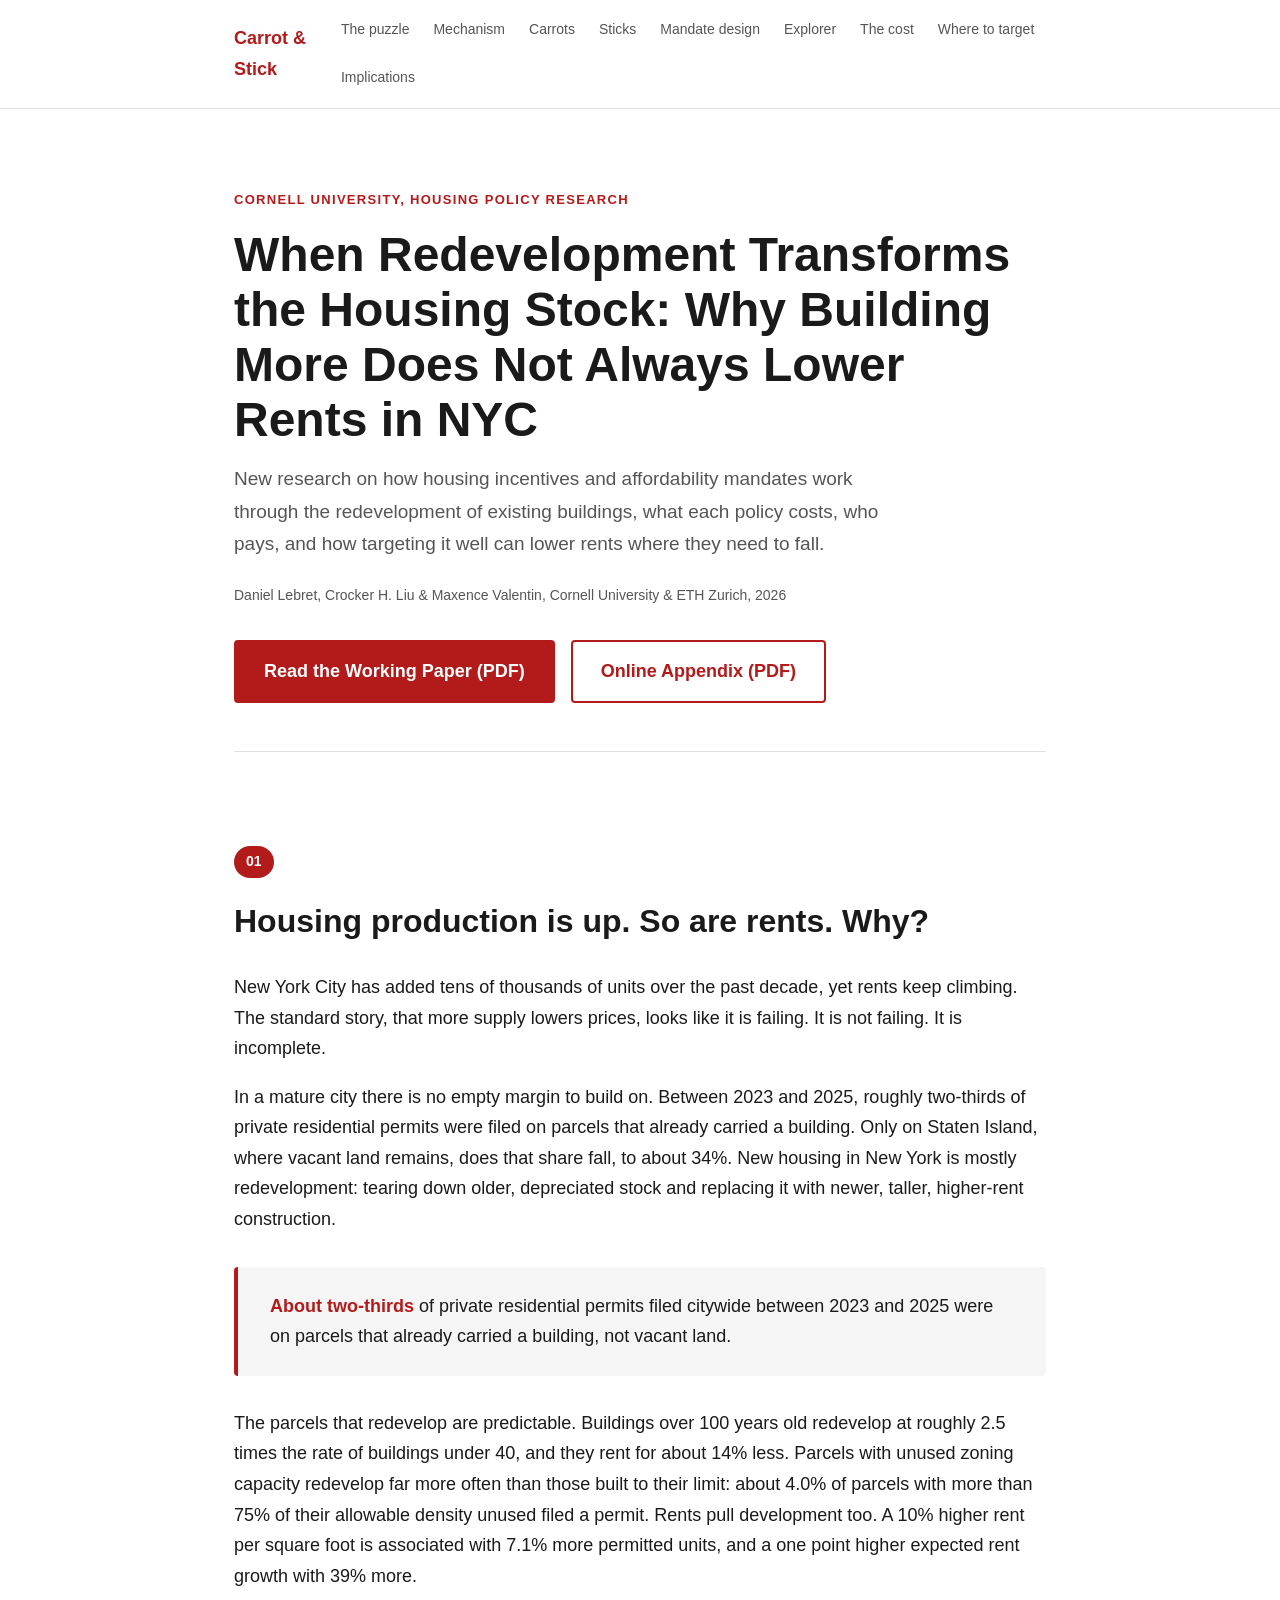
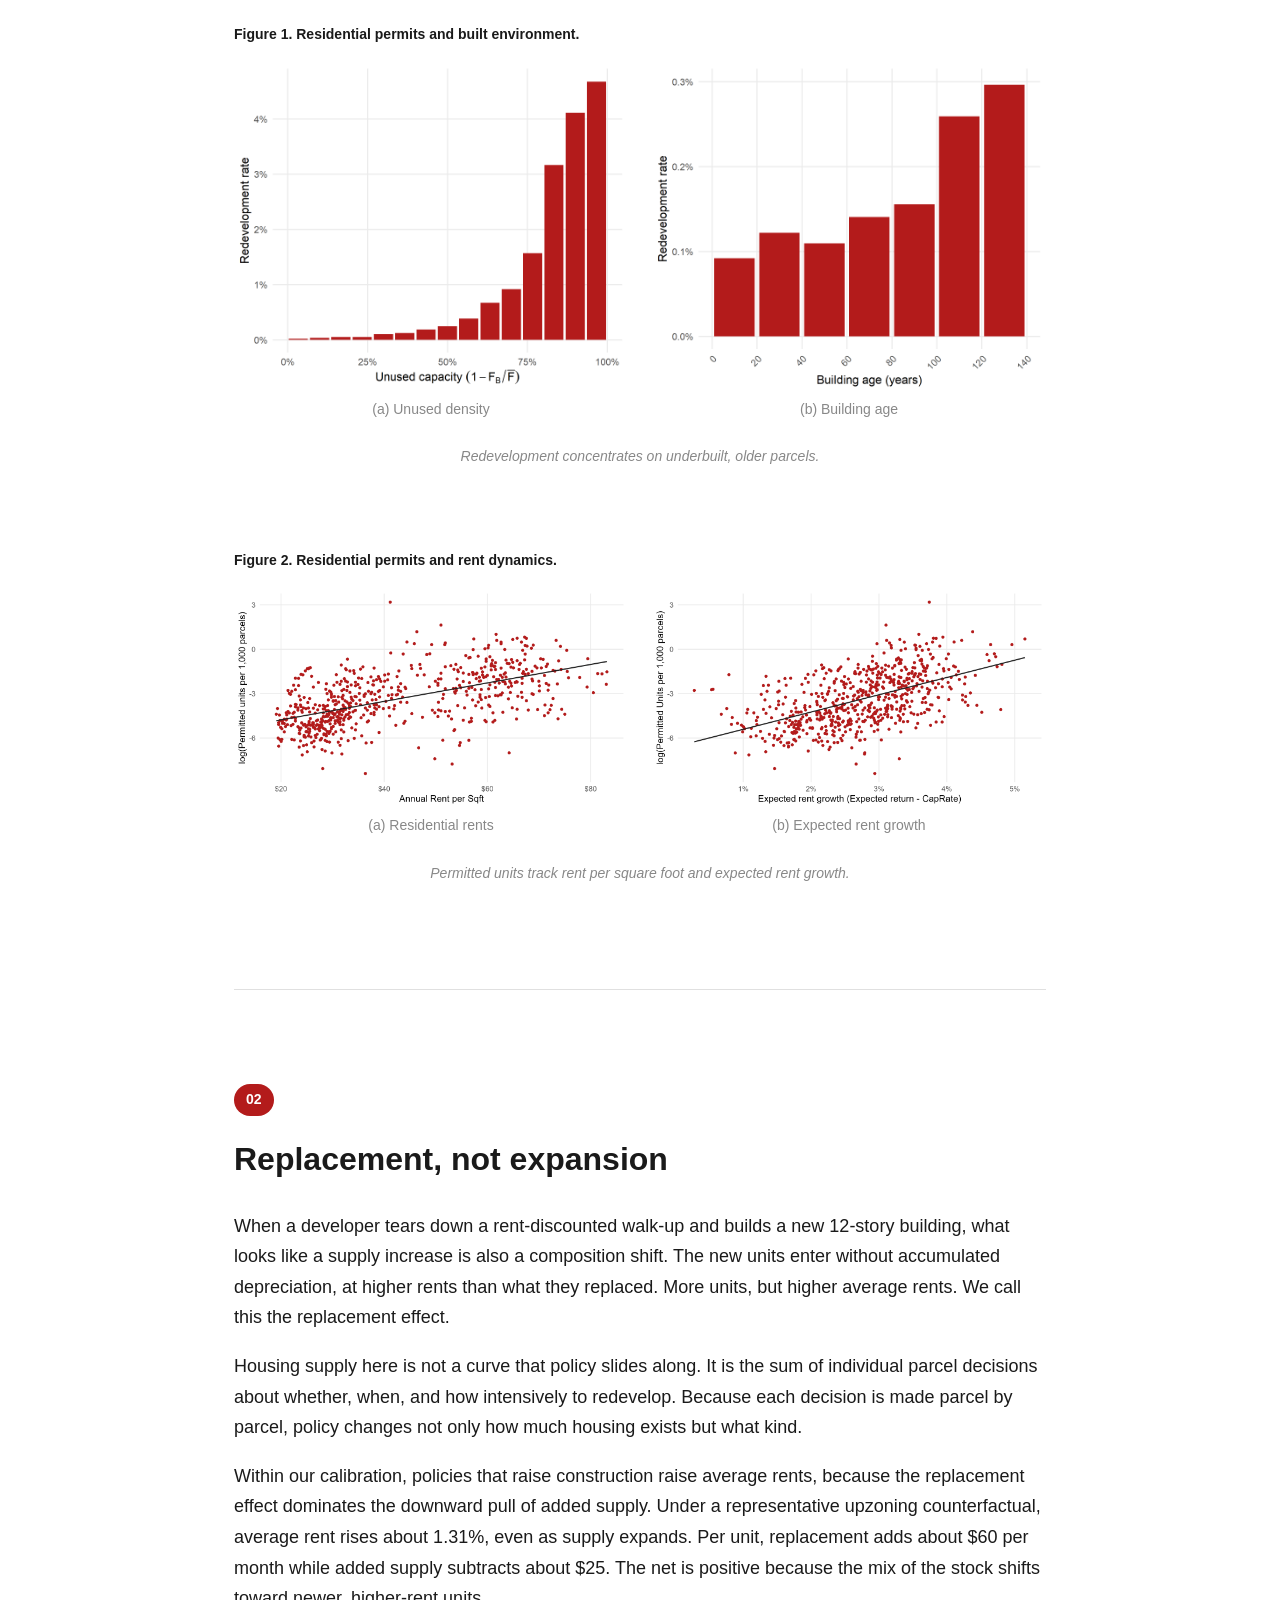
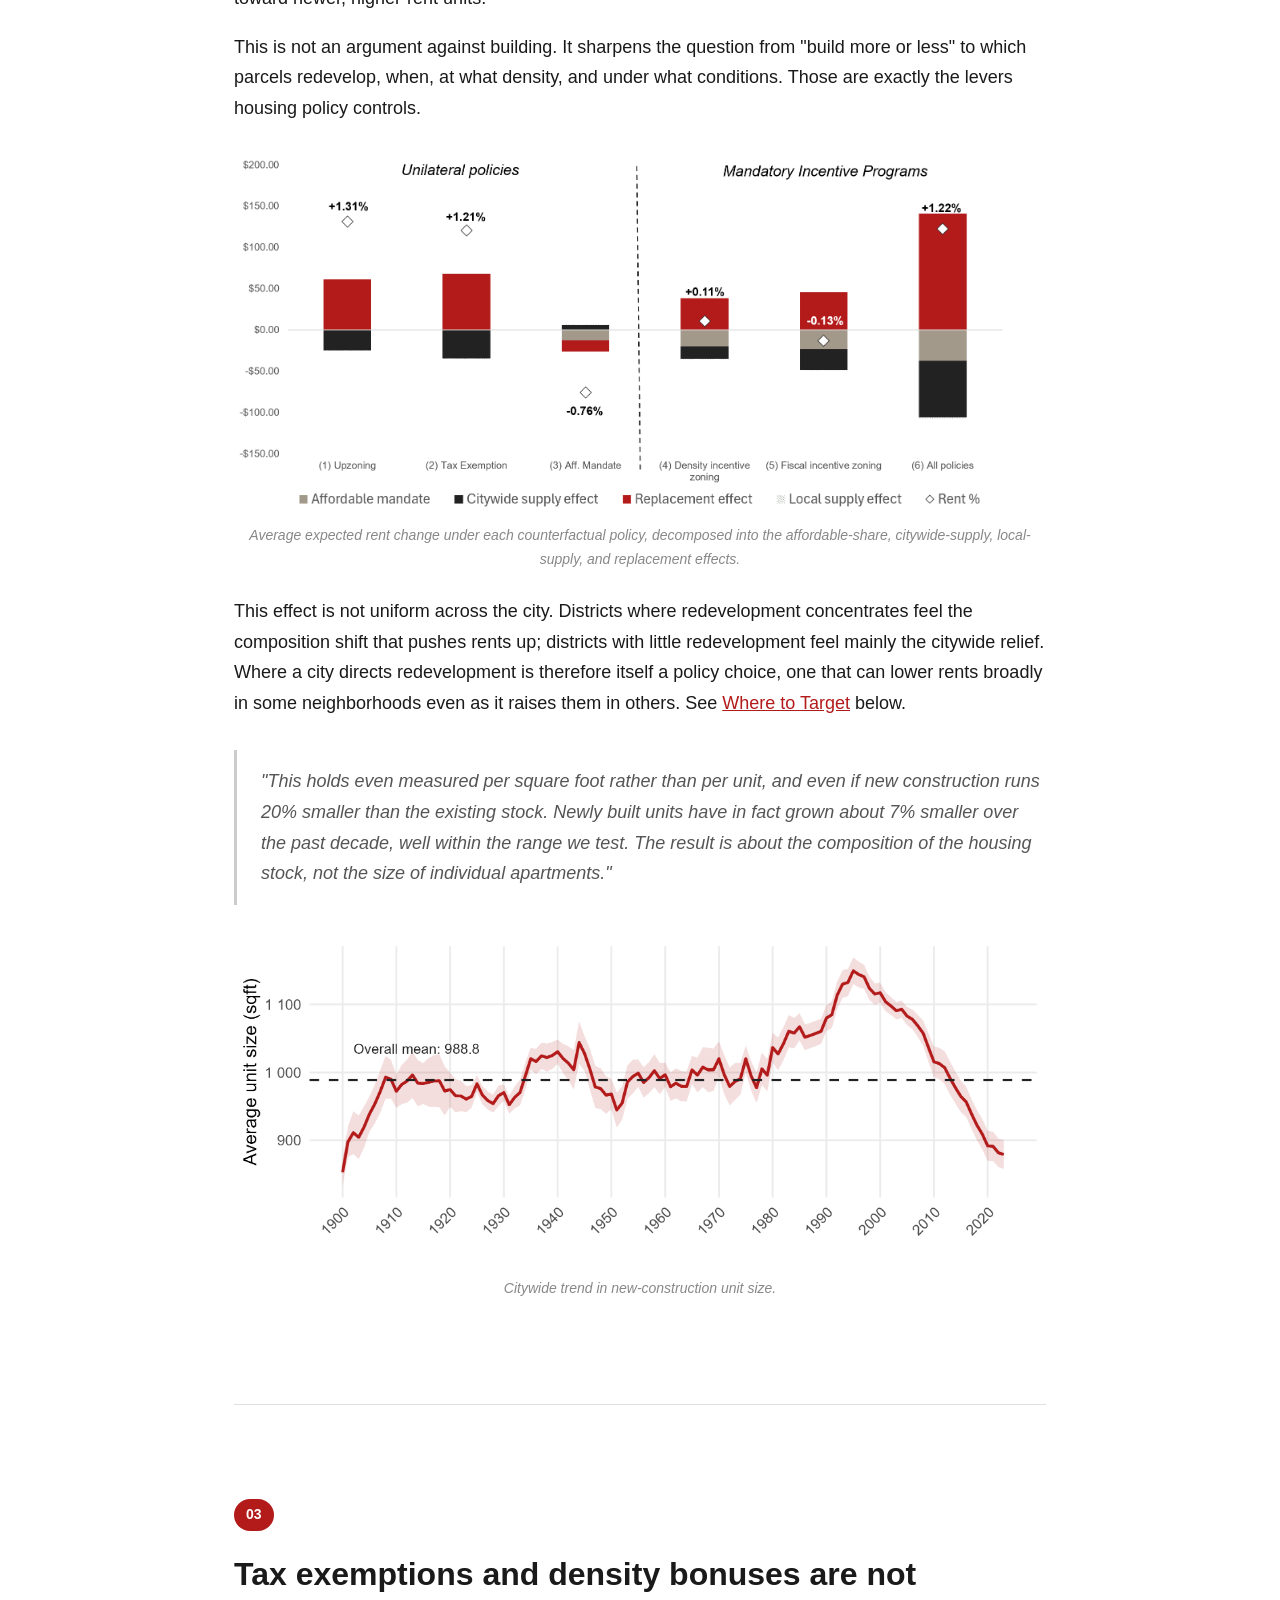
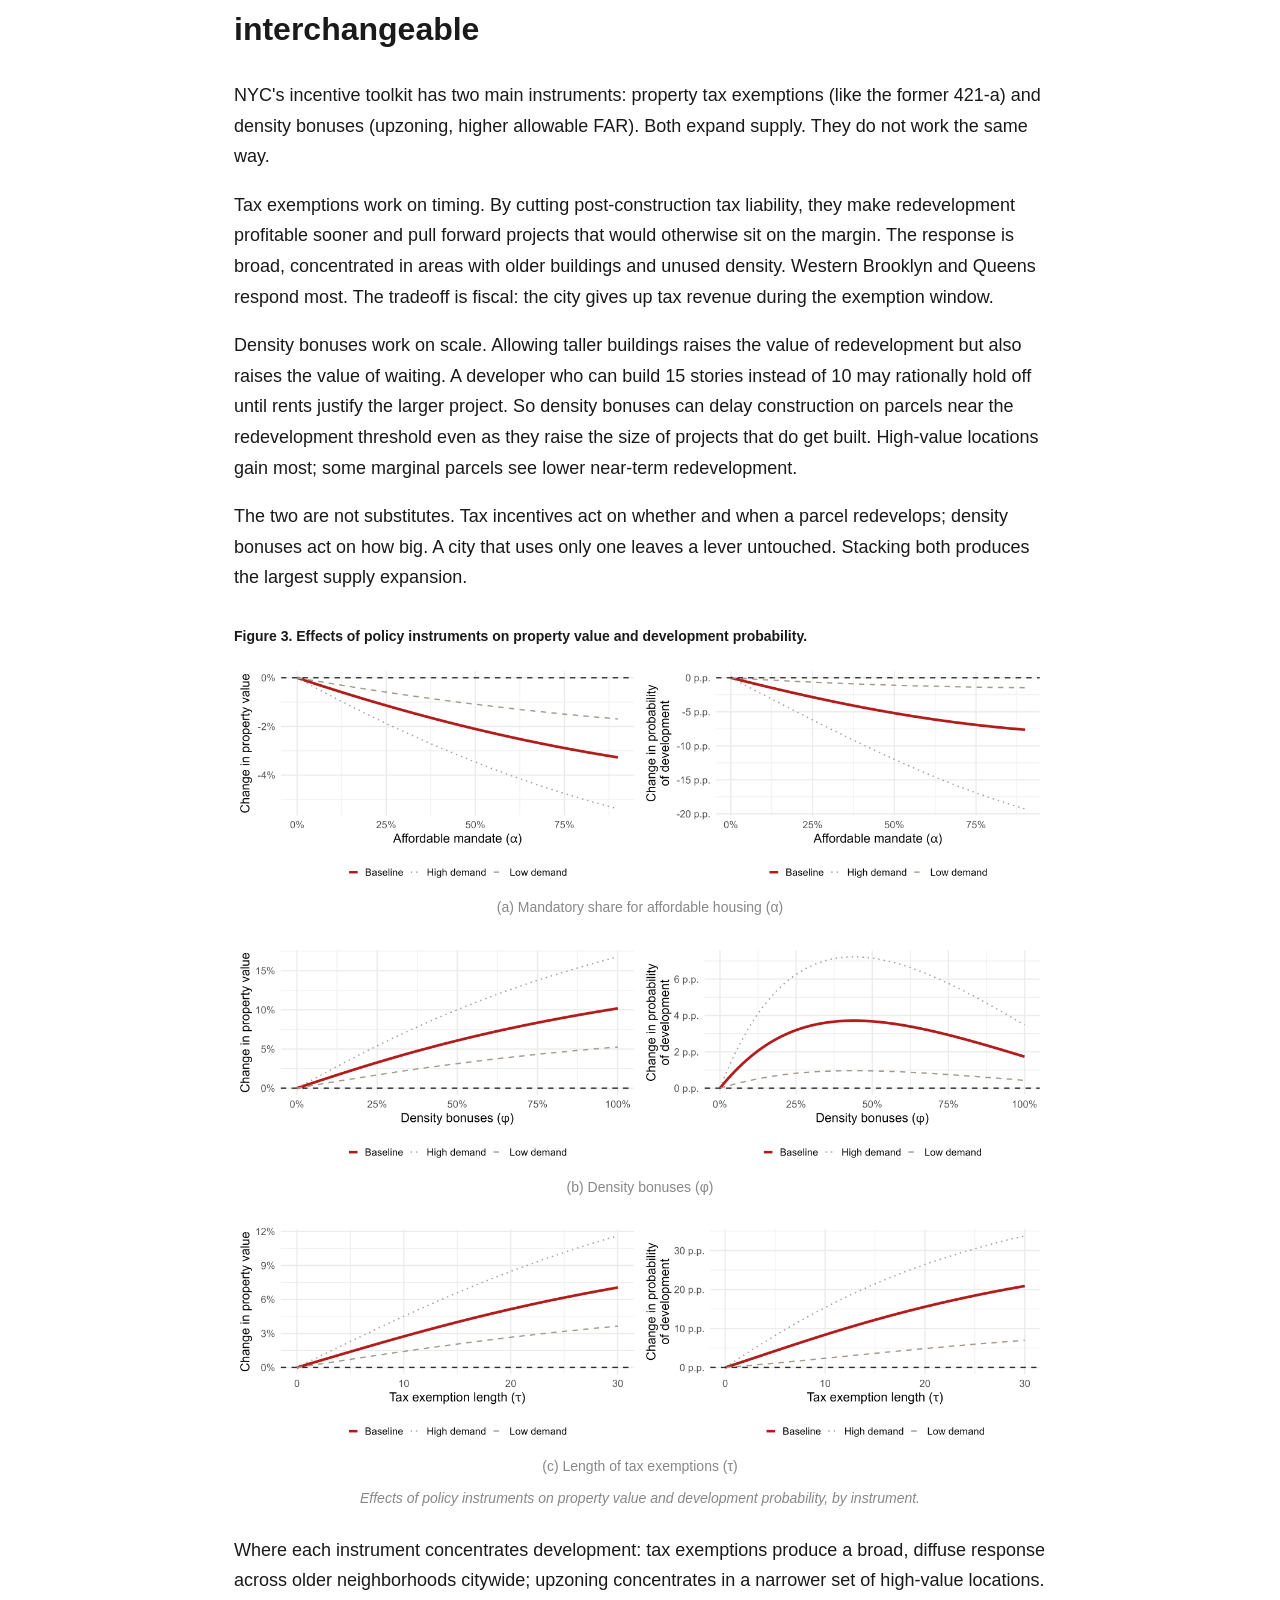
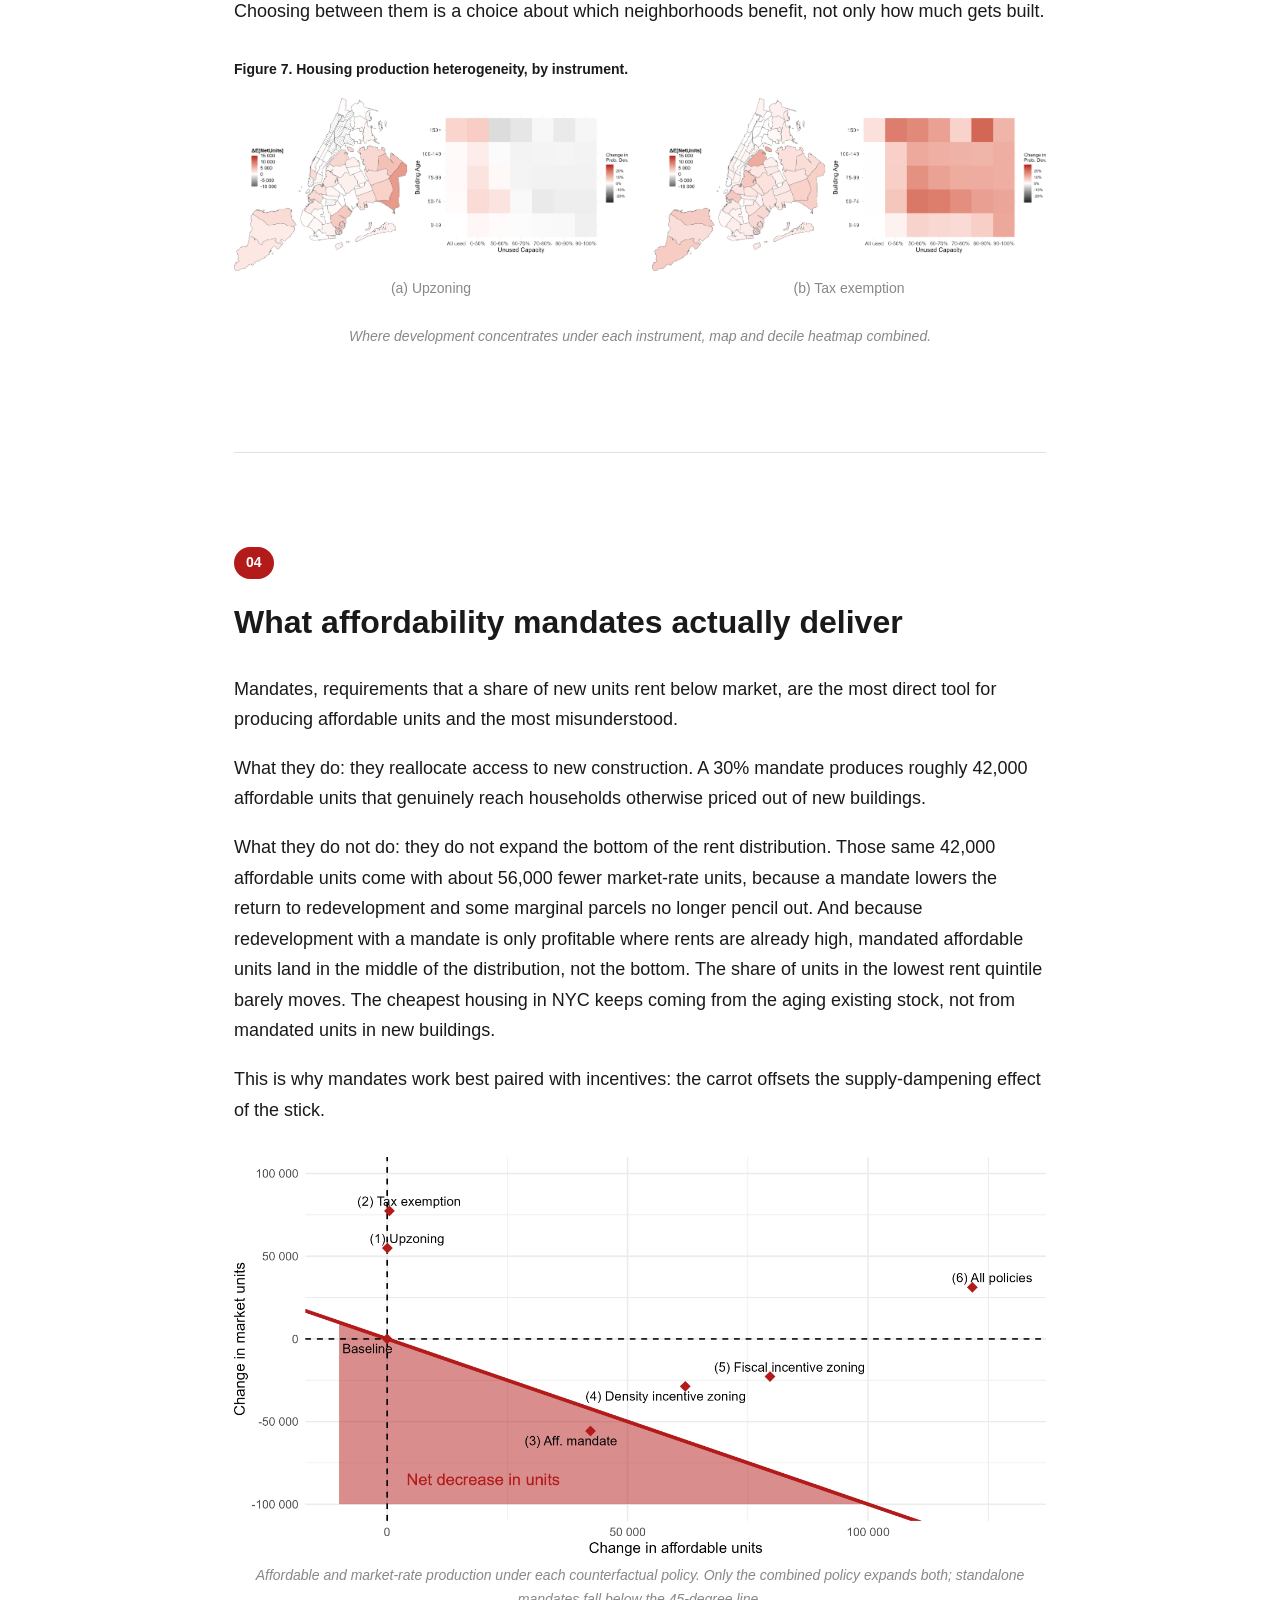
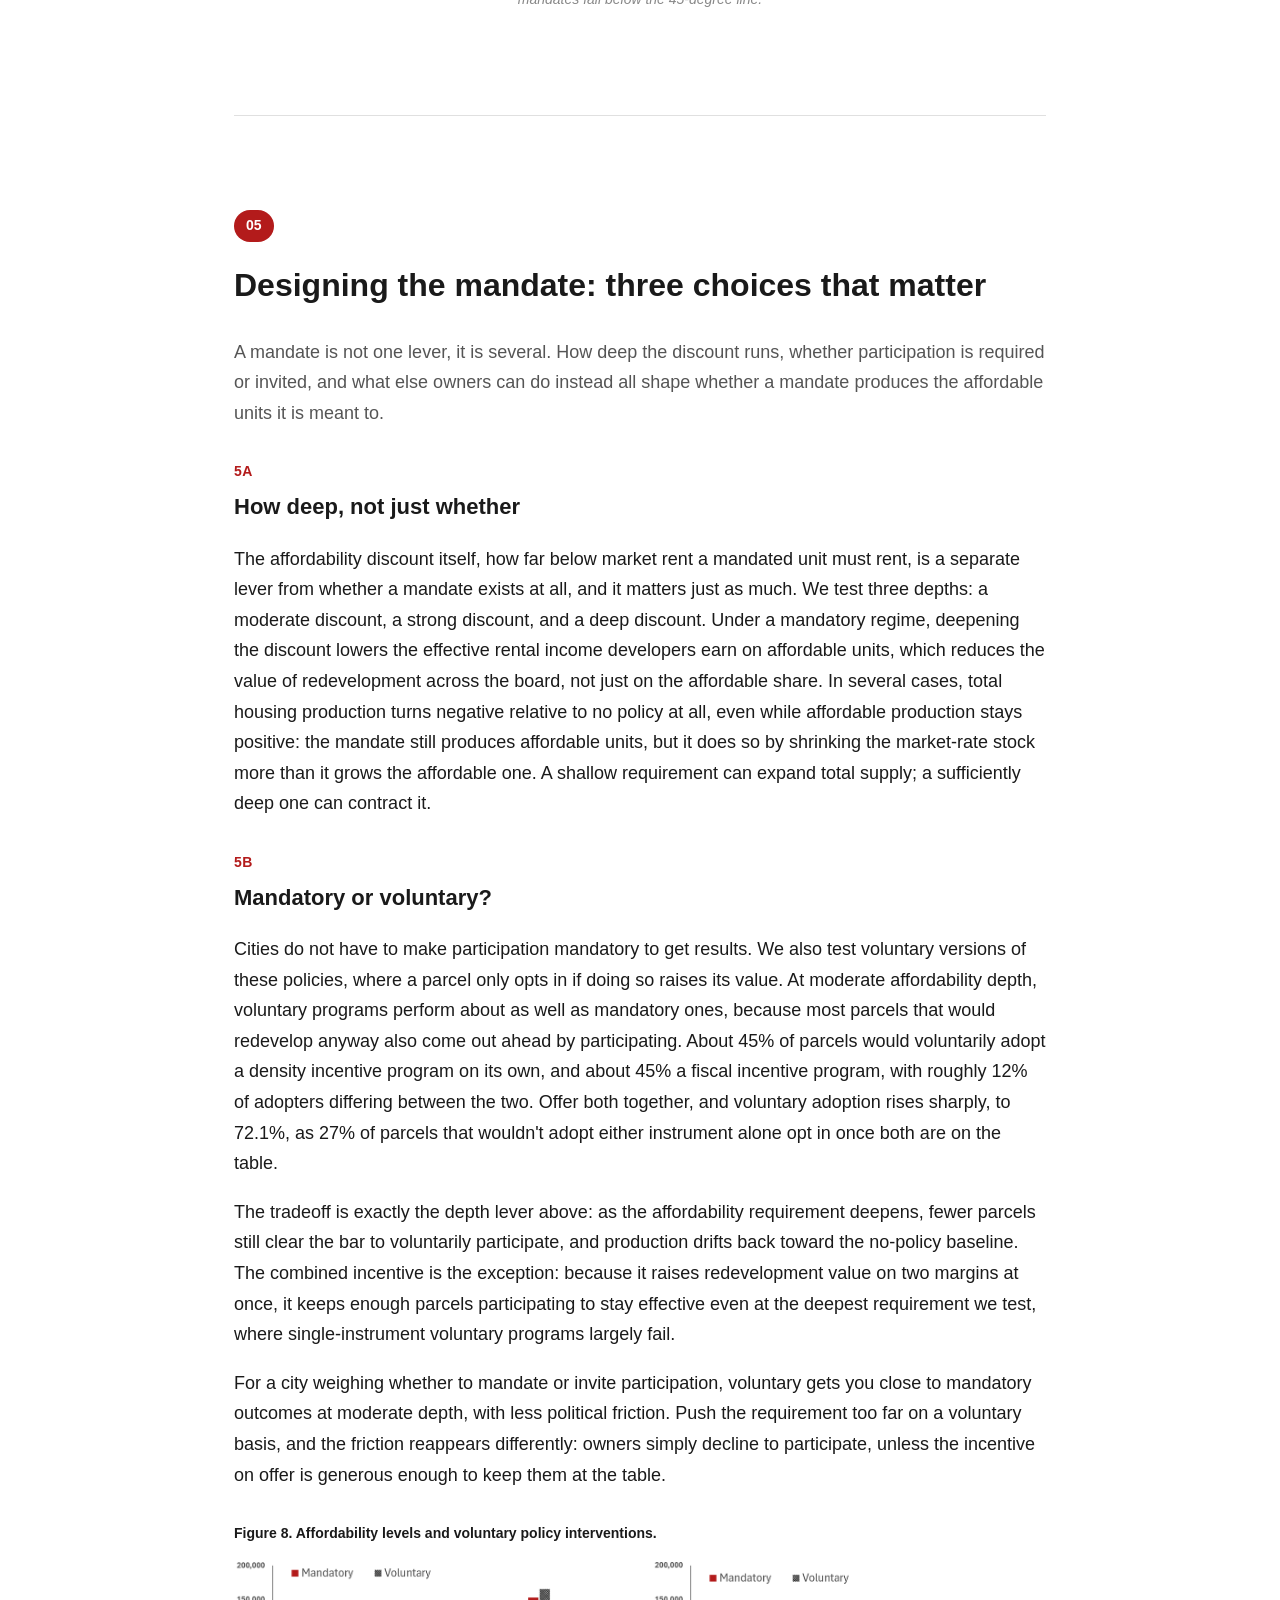
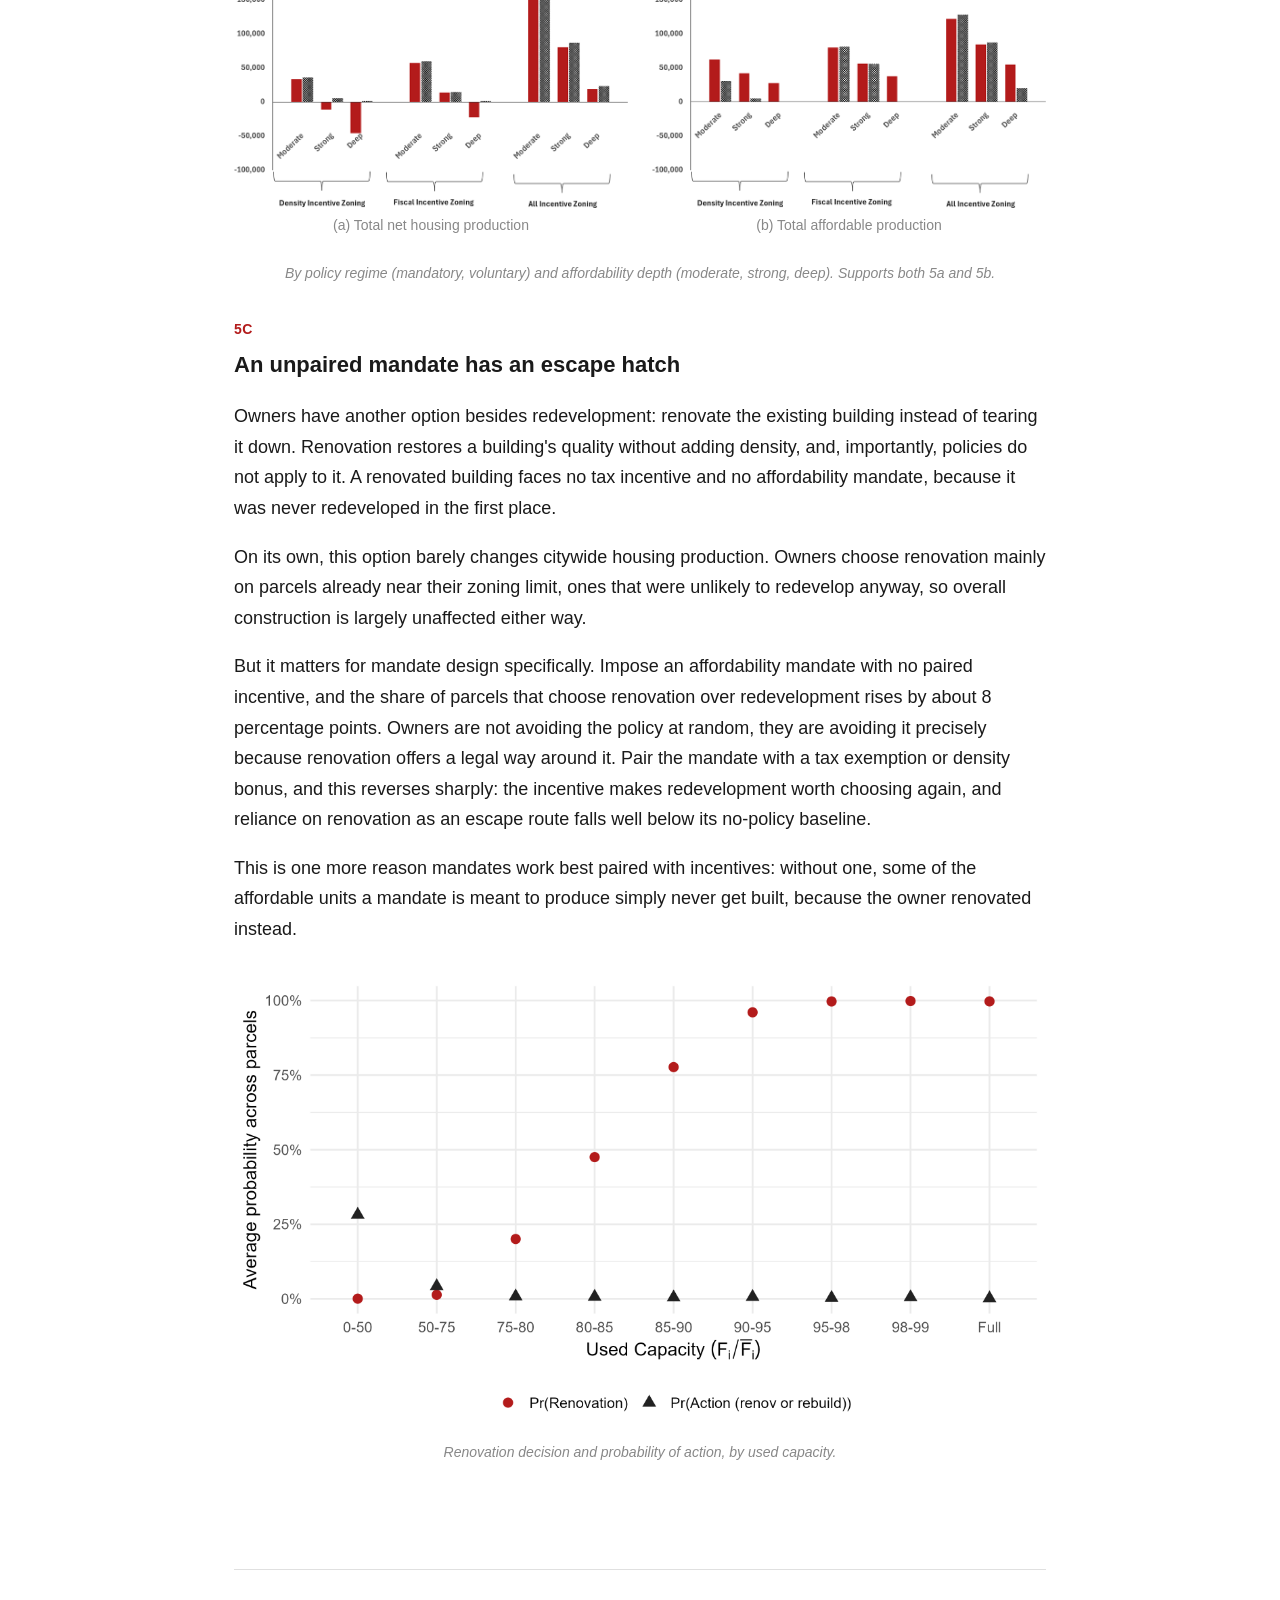
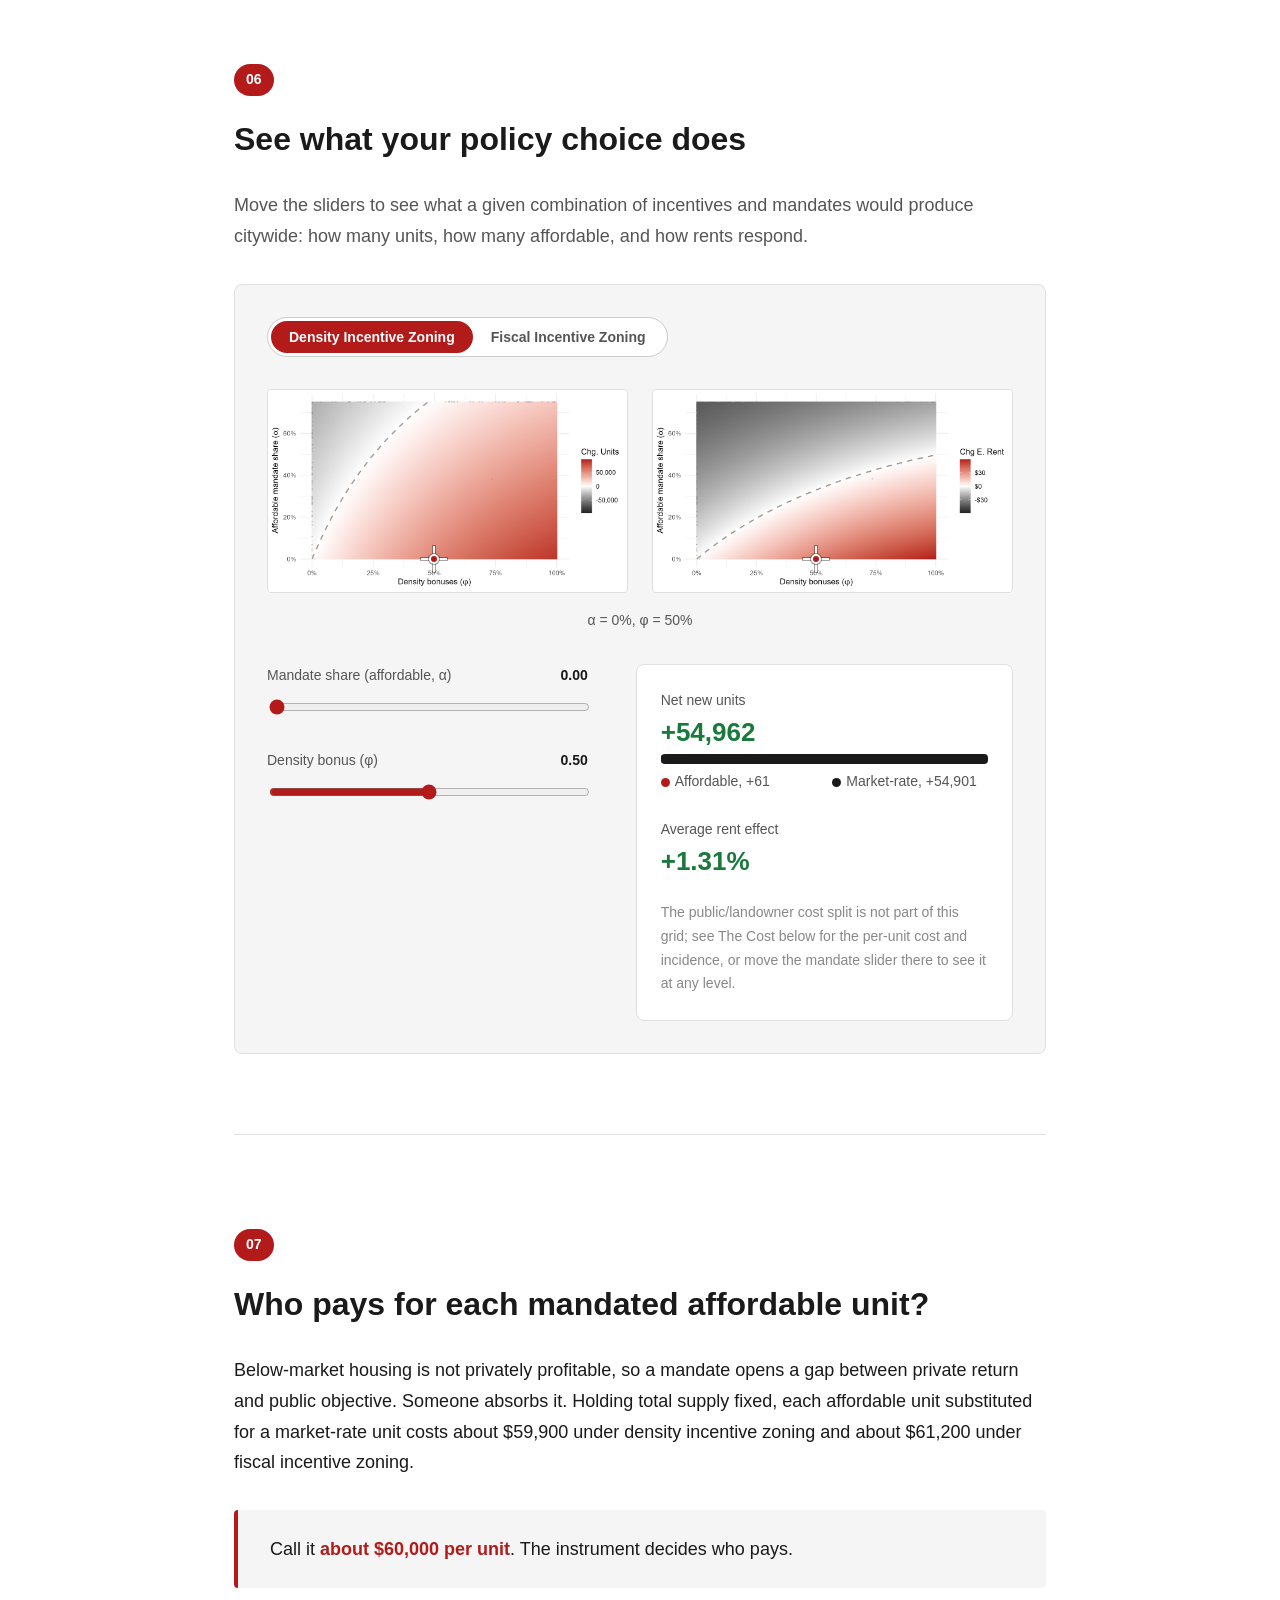
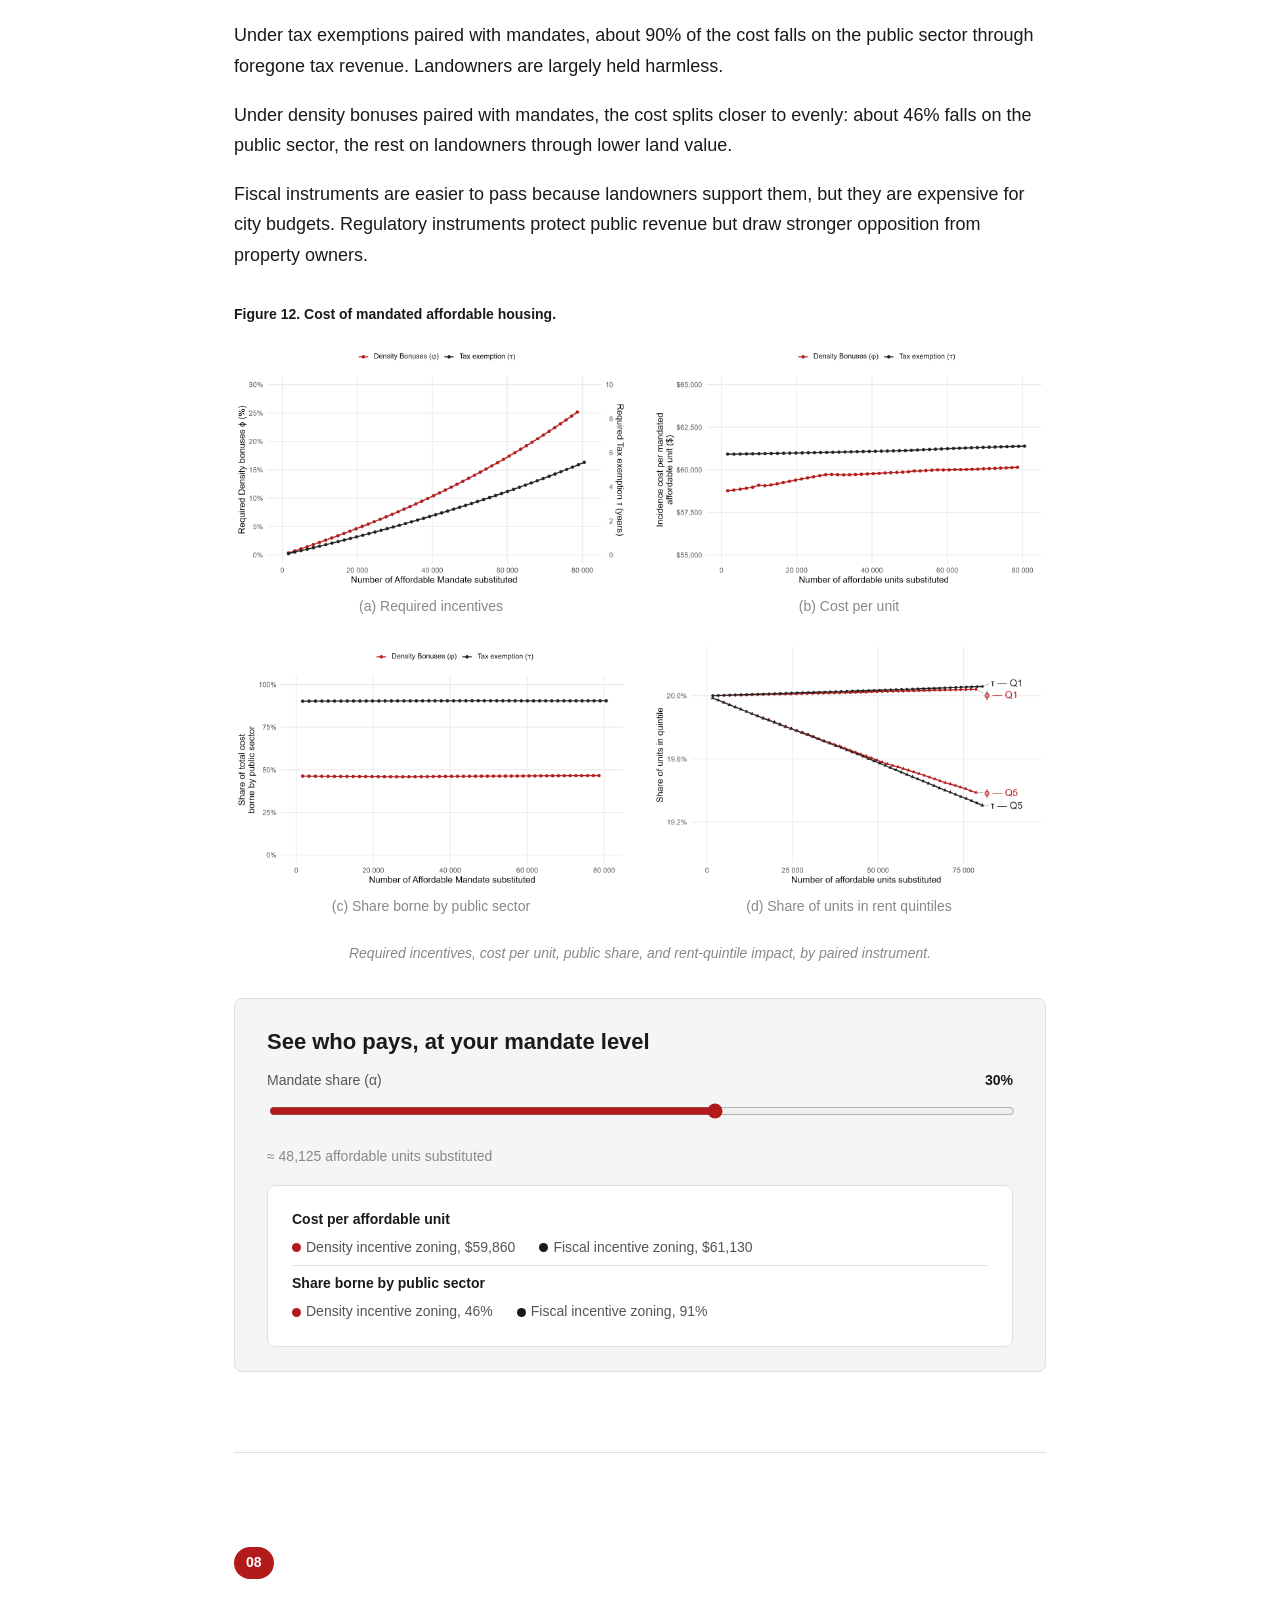
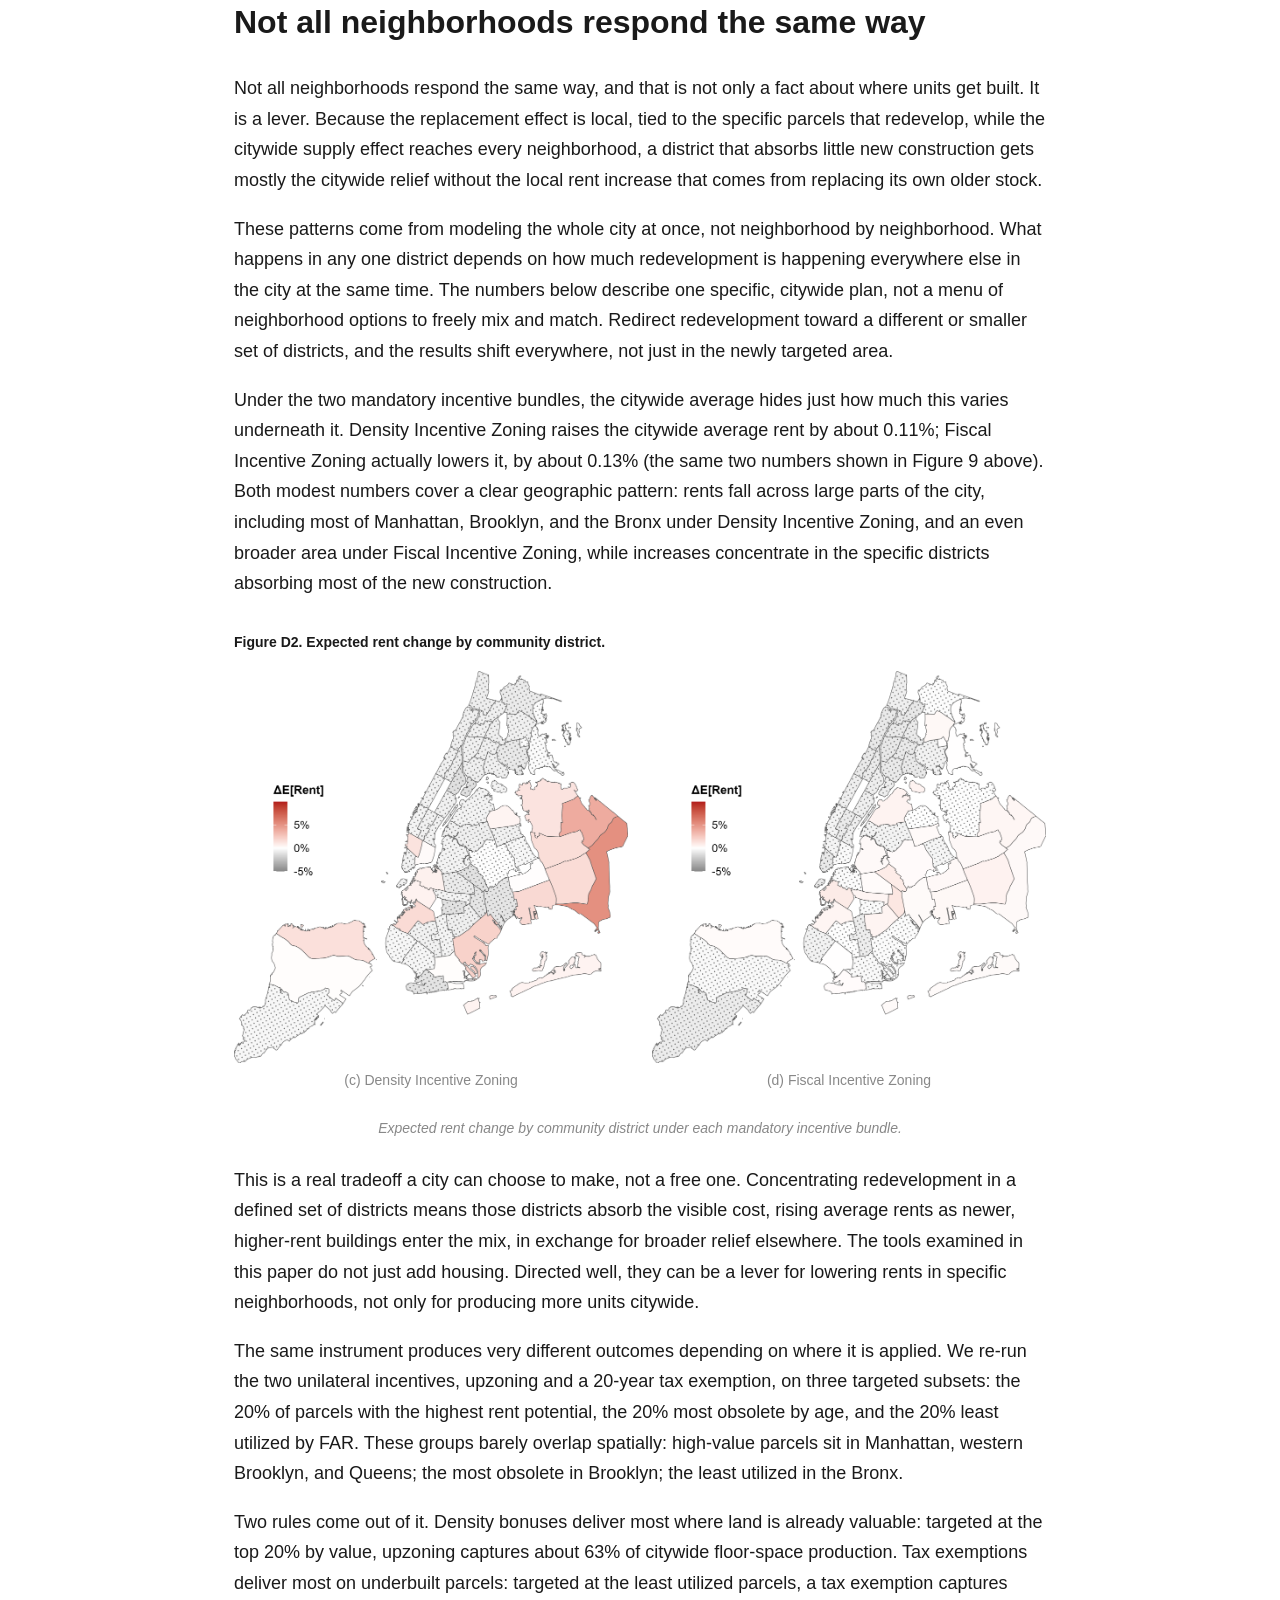
==== policy/index.html @ 5b058e52 "Make the Figure 9 callback explicit in the Where to Target lead-in The D2c/d lead-in paragraph now n" ====
<!DOCTYPE html>
<html lang="en">
<head>
<meta charset="UTF-8" />
<meta name="viewport" content="width=device-width, initial-scale=1.0" />
<title>When Redevelopment Transforms the Housing Stock: A Policy Brief</title>
<meta name="description" content="Why building more does not always lower rents in NYC: what tax exemptions, density bonuses, and affordability mandates each cost, who pays, and where to target them." />
<link rel="stylesheet" href="styles.css" />
<!-- Umami analytics. Same property as the academic site; custom events here
     are prefixed "policy_" (academic uses "academic_") since this property
     is shared across the academic, developer, and policy sites. -->
<script defer src="https://cloud.umami.is/script.js" data-website-id="394d1bdc-4a93-44ba-962a-d291e82db58c"></script>
<script>
  // Defined in <head>, ahead of any <img> in the body, so it exists before a
  // same-origin 404 on a figure can fire onerror. Same pattern as the
  // academic site: the wrapping div is a plain .figure-media box by default
  // (no border, no background) so a loaded image renders edge to edge; on
  // failure this adds .figure-placeholder (base.css: dashed border, gray
  // fill, min-height) and swaps the image for a centered text label. Every
  // figure this site references already exists in resources/figures/ as of
  // this build, so this is defensive, not currently load-bearing.
  function handleFigureImgError(img) {
    var wrapper = img.parentElement;
    if (wrapper) wrapper.classList.add("figure-placeholder");
    var span = document.createElement("span");
    span.textContent = img.alt;
    img.replaceWith(span);
  }
</script>
</head>
<body>

<header class="site-header">
  <div class="nav-container">
    <a class="brand" href="#top">Carrot &amp; Stick</a>
    <button class="nav-toggle" aria-label="Toggle navigation" aria-expanded="false">
      <span></span><span></span><span></span>
    </button>
    <nav class="nav-links">
      <a href="#puzzle">The puzzle</a>
      <a href="#mechanism">Mechanism</a>
      <a href="#carrots">Carrots</a>
      <a href="#sticks">Sticks</a>
      <a href="#mandate-design">Mandate design</a>
      <a href="#explorer">Explorer</a>
      <a href="#cost">The cost</a>
      <a href="#target">Where to target</a>
      <a href="#implications">Implications</a>
    </nav>
  </div>
</header>

<main id="top">

  <!-- ============================== HERO ============================== -->
  <section class="hero">
    <p class="eyebrow">Cornell University, Housing Policy Research</p>
    <h1>When Redevelopment Transforms the Housing Stock: Why Building More Does Not Always Lower Rents in NYC</h1>
    <p class="subtitle">
      New research on how housing incentives and affordability mandates work
      through the redevelopment of existing buildings, what each policy
      costs, who pays, and how targeting it well can lower rents where they
      need to fall.
    </p>
    <p class="byline">Daniel Lebret, Crocker H. Liu &amp; Maxence Valentin, Cornell University &amp; ETH Zurich, 2026</p>
    <div class="hero-actions">
      <a class="button button-primary" href="../resources/papers/Carrot_and_Stick_Policy.pdf" target="_blank" rel="noopener" data-umami-event="policy_download_working_paper">Read the Working Paper (PDF)</a>
      <a class="button button-secondary" href="../resources/papers/Carrot_and_Stick_Policy.pdf#page=61" target="_blank" rel="noopener" data-umami-event="policy_download_appendix">Online Appendix (PDF)</a>
    </div>
  </section>

  <!-- ============================== 01 THE PUZZLE ============================== -->
  <section id="puzzle">
    <p class="section-badge">01</p>
    <h2>Housing production is up. So are rents. Why?</h2>

    <p>
      New York City has added tens of thousands of units over the past
      decade, yet rents keep climbing. The standard story, that more supply
      lowers prices, looks like it is failing. It is not failing. It is
      incomplete.
    </p>

    <p>
      In a mature city there is no empty margin to build on. Between 2023
      and 2025, roughly two-thirds of private residential permits were
      filed on parcels that already carried a building. Only on Staten
      Island, where vacant land remains, does that share fall, to about
      34%. New housing in New York is mostly redevelopment: tearing down
      older, depreciated stock and replacing it with newer, taller,
      higher-rent construction.
    </p>

    <div class="key-finding">
      <p>
        <strong>About two-thirds</strong> of private residential permits
        filed citywide between 2023 and 2025 were on parcels that already
        carried a building, not vacant land.
      </p>
    </div>

    <p>
      The parcels that redevelop are predictable. Buildings over 100 years
      old redevelop at roughly 2.5 times the rate of buildings under 40,
      and they rent for about 14% less. Parcels with unused zoning
      capacity redevelop far more often than those built to their limit:
      about 4.0% of parcels with more than 75% of their allowable density
      unused filed a permit. Rents pull development too. A 10% higher rent
      per square foot is associated with 7.1% more permitted units, and a
      one point higher expected rent growth with 39% more.
    </p>

    <div class="figure-block">
      <p class="figure-group-title">Figure 1. Residential permits and built environment.</p>
      <div class="figure-grid">
        <figure class="figure-sub">
          <div class="figure-media">
            <img src="../resources/figures/figure-01a-permits-unused-density.png" alt="Figure 1a. Redevelopment by unused zoning capacity." onerror="handleFigureImgError(this)" />
          </div>
          <figcaption>(a) Unused density</figcaption>
        </figure>
        <figure class="figure-sub">
          <div class="figure-media">
            <img src="../resources/figures/figure-01b-permits-building-age.png" alt="Figure 1b. Redevelopment by building age." onerror="handleFigureImgError(this)" />
          </div>
          <figcaption>(b) Building age</figcaption>
        </figure>
      </div>
      <p class="figure-caption">Redevelopment concentrates on underbuilt, older parcels.</p>
    </div>

    <div class="figure-block">
      <p class="figure-group-title">Figure 2. Residential permits and rent dynamics.</p>
      <div class="figure-grid">
        <figure class="figure-sub">
          <div class="figure-media">
            <img src="../resources/figures/figure-02a-rent-vs-permits.png" alt="Figure 2a. Permitted units and residential rents." onerror="handleFigureImgError(this)" />
          </div>
          <figcaption>(a) Residential rents</figcaption>
        </figure>
        <figure class="figure-sub">
          <div class="figure-media">
            <img src="../resources/figures/figure-02b-rent-growth-vs-permits.png" alt="Figure 2b. Permitted units and expected rent growth." onerror="handleFigureImgError(this)" />
          </div>
          <figcaption>(b) Expected rent growth</figcaption>
        </figure>
      </div>
      <p class="figure-caption">Permitted units track rent per square foot and expected rent growth.</p>
    </div>
  </section>

  <!-- ============================== 02 THE MECHANISM ============================== -->
  <section id="mechanism">
    <p class="section-badge">02</p>
    <h2>Replacement, not expansion</h2>

    <p>
      When a developer tears down a rent-discounted walk-up and builds a
      new 12-story building, what looks like a supply increase is also a
      composition shift. The new units enter without accumulated
      depreciation, at higher rents than what they replaced. More units,
      but higher average rents. We call this the replacement effect.
    </p>

    <p>
      Housing supply here is not a curve that policy slides along. It is
      the sum of individual parcel decisions about whether, when, and how
      intensively to redevelop. Because each decision is made parcel by
      parcel, policy changes not only how much housing exists but what
      kind.
    </p>

    <p>
      Within our calibration, policies that raise construction raise
      average rents, because the replacement effect dominates the downward
      pull of added supply. Under a representative upzoning
      counterfactual, average rent rises about 1.31%, even as supply
      expands. Per unit, replacement adds about $60 per month while added
      supply subtracts about $25. The net is positive because the mix of
      the stock shifts toward newer, higher-rent units.
    </p>

    <p>
      This is not an argument against building. It sharpens the question
      from "build more or less" to which parcels redevelop, when, at what
      density, and under what conditions. Those are exactly the levers
      housing policy controls.
    </p>

    <div class="figure-block">
      <div class="figure-media">
        <img src="../resources/figures/figure-09-rent-decomposition.png" alt="Figure 9. Expected rent decomposition, by counterfactual policy." onerror="handleFigureImgError(this)" />
      </div>
      <p class="figure-caption">
        Average expected rent change under each counterfactual policy,
        decomposed into the affordable-share, citywide-supply, local-supply,
        and replacement effects.
      </p>
    </div>

    <p>
      This effect is not uniform across the city. Districts where
      redevelopment concentrates feel the composition shift that pushes
      rents up; districts with little redevelopment feel mainly the
      citywide relief. Where a city directs redevelopment is therefore
      itself a policy choice, one that can lower rents broadly in some
      neighborhoods even as it raises them in others. See
      <a href="#target">Where to Target</a> below.
    </p>

    <div class="quote-block">
      <p>
        "This holds even measured per square foot rather than per unit, and
        even if new construction runs 20% smaller than the existing stock.
        Newly built units have in fact grown about 7% smaller over the past
        decade, well within the range we test. The result is about the
        composition of the housing stock, not the size of individual
        apartments."
      </p>
    </div>

    <div class="figure-block">
      <div class="figure-media">
        <img src="../resources/figures/figure-d7-unit-size-trend.png" alt="Figure D7. Citywide unit-size trend, new construction." onerror="handleFigureImgError(this)" />
      </div>
      <p class="figure-caption">Citywide trend in new-construction unit size.</p>
    </div>
  </section>

  <!-- ============================== 03 CARROTS ============================== -->
  <section id="carrots">
    <p class="section-badge">03</p>
    <h2>Tax exemptions and density bonuses are not interchangeable</h2>

    <p>
      NYC's incentive toolkit has two main instruments: property tax
      exemptions (like the former 421-a) and density bonuses (upzoning,
      higher allowable FAR). Both expand supply. They do not work the same
      way.
    </p>

    <p>
      Tax exemptions work on timing. By cutting post-construction tax
      liability, they make redevelopment profitable sooner and pull
      forward projects that would otherwise sit on the margin. The
      response is broad, concentrated in areas with older buildings and
      unused density. Western Brooklyn and Queens respond most. The
      tradeoff is fiscal: the city gives up tax revenue during the
      exemption window.
    </p>

    <p>
      Density bonuses work on scale. Allowing taller buildings raises the
      value of redevelopment but also raises the value of waiting. A
      developer who can build 15 stories instead of 10 may rationally hold
      off until rents justify the larger project. So density bonuses can
      delay construction on parcels near the redevelopment threshold even
      as they raise the size of projects that do get built. High-value
      locations gain most; some marginal parcels see lower near-term
      redevelopment.
    </p>

    <p>
      The two are not substitutes. Tax incentives act on whether and when
      a parcel redevelops; density bonuses act on how big. A city that
      uses only one leaves a lever untouched. Stacking both produces the
      largest supply expansion.
    </p>

    <div class="figure-block">
      <p class="figure-group-title">Figure 3. Effects of policy instruments on property value and development probability.</p>
      <div class="figure-stack">
        <figure class="figure-sub">
          <div class="figure-media">
            <img src="../resources/figures/figure-03a-policy-instrument-alpha.png" alt="Figure 3a. Mandatory share for affordable housing, alpha." onerror="handleFigureImgError(this)" />
          </div>
          <figcaption>(a) Mandatory share for affordable housing (&alpha;)</figcaption>
        </figure>
        <figure class="figure-sub">
          <div class="figure-media">
            <img src="../resources/figures/figure-03b-policy-instrument-phi.png" alt="Figure 3b. Density bonuses, phi." onerror="handleFigureImgError(this)" />
          </div>
          <figcaption>(b) Density bonuses (&phi;)</figcaption>
        </figure>
        <figure class="figure-sub">
          <div class="figure-media">
            <img src="../resources/figures/figure-03c-policy-instrument-tau.png" alt="Figure 3c. Length of tax exemptions, tau." onerror="handleFigureImgError(this)" />
          </div>
          <figcaption>(c) Length of tax exemptions (&tau;)</figcaption>
        </figure>
      </div>
      <p class="figure-caption">Effects of policy instruments on property value and development probability, by instrument.</p>
    </div>

    <p>
      Where each instrument concentrates development: tax exemptions
      produce a broad, diffuse response across older neighborhoods
      citywide; upzoning concentrates in a narrower set of high-value
      locations. Choosing between them is a choice about which
      neighborhoods benefit, not only how much gets built.
    </p>

    <div class="figure-block">
      <p class="figure-group-title">Figure 7. Housing production heterogeneity, by instrument.</p>
      <div class="figure-grid">
        <figure class="figure-sub">
          <div class="figure-media">
            <img src="../resources/figures/figure-07a-upzoning.png" alt="Figure 7a. Housing production heterogeneity, upzoning." onerror="handleFigureImgError(this)" />
          </div>
          <figcaption>(a) Upzoning</figcaption>
        </figure>
        <figure class="figure-sub">
          <div class="figure-media">
            <img src="../resources/figures/figure-07b-tax-exemption.png" alt="Figure 7b. Housing production heterogeneity, tax exemption." onerror="handleFigureImgError(this)" />
          </div>
          <figcaption>(b) Tax exemption</figcaption>
        </figure>
      </div>
      <p class="figure-caption">Where development concentrates under each instrument, map and decile heatmap combined.</p>
    </div>
  </section>

  <!-- ============================== 04 STICKS ============================== -->
  <section id="sticks">
    <p class="section-badge">04</p>
    <h2>What affordability mandates actually deliver</h2>

    <p>
      Mandates, requirements that a share of new units rent below market,
      are the most direct tool for producing affordable units and the most
      misunderstood.
    </p>

    <p>
      What they do: they reallocate access to new construction. A 30%
      mandate produces roughly 42,000 affordable units that genuinely
      reach households otherwise priced out of new buildings.
    </p>

    <p>
      What they do not do: they do not expand the bottom of the rent
      distribution. Those same 42,000 affordable units come with about
      56,000 fewer market-rate units, because a mandate lowers the return
      to redevelopment and some marginal parcels no longer pencil out. And
      because redevelopment with a mandate is only profitable where rents
      are already high, mandated affordable units land in the middle of
      the distribution, not the bottom. The share of units in the lowest
      rent quintile barely moves. The cheapest housing in NYC keeps coming
      from the aging existing stock, not from mandated units in new
      buildings.
    </p>

    <p>
      This is why mandates work best paired with incentives: the carrot
      offsets the supply-dampening effect of the stick.
    </p>

    <div class="figure-block">
      <div class="figure-media">
        <img src="../resources/figures/figure-06-production-counterfactuals.png" alt="Figure 6. Housing production counterfactuals: affordable vs. market-rate scatter." onerror="handleFigureImgError(this)" />
      </div>
      <p class="figure-caption">
        Affordable and market-rate production under each counterfactual
        policy. Only the combined policy expands both; standalone mandates
        fall below the 45-degree line.
      </p>
    </div>
  </section>

  <!-- ============================== 05 DESIGNING THE MANDATE ============================== -->
  <section id="mandate-design">
    <p class="section-badge">05</p>
    <h2>Designing the mandate: three choices that matter</h2>
    <p class="section-intro">
      A mandate is not one lever, it is several. How deep the discount
      runs, whether participation is required or invited, and what else
      owners can do instead all shape whether a mandate produces the
      affordable units it is meant to.
    </p>

    <div class="subsection">
      <p class="subsection-badge">5a</p>
      <h3>How deep, not just whether</h3>
      <p>
        The affordability discount itself, how far below market rent a
        mandated unit must rent, is a separate lever from whether a
        mandate exists at all, and it matters just as much. We test three
        depths: a moderate discount, a strong discount, and a deep
        discount. Under a mandatory regime, deepening the discount lowers
        the effective rental income developers earn on affordable units,
        which reduces the value of redevelopment across the board, not
        just on the affordable share. In several cases, total housing
        production turns negative relative to no policy at all, even while
        affordable production stays positive: the mandate still produces
        affordable units, but it does so by shrinking the market-rate
        stock more than it grows the affordable one. A shallow requirement
        can expand total supply; a sufficiently deep one can contract it.
      </p>
    </div>

    <div class="subsection">
      <p class="subsection-badge">5b</p>
      <h3>Mandatory or voluntary?</h3>
      <p>
        Cities do not have to make participation mandatory to get results.
        We also test voluntary versions of these policies, where a parcel
        only opts in if doing so raises its value. At moderate
        affordability depth, voluntary programs perform about as well as
        mandatory ones, because most parcels that would redevelop anyway
        also come out ahead by participating. About 45% of parcels would
        voluntarily adopt a density incentive program on its own, and
        about 45% a fiscal incentive program, with roughly 12% of adopters
        differing between the two. Offer both together, and voluntary
        adoption rises sharply, to 72.1%, as 27% of parcels that wouldn't
        adopt either instrument alone opt in once both are on the table.
      </p>
      <p>
        The tradeoff is exactly the depth lever above: as the
        affordability requirement deepens, fewer parcels still clear the
        bar to voluntarily participate, and production drifts back toward
        the no-policy baseline. The combined incentive is the exception:
        because it raises redevelopment value on two margins at once, it
        keeps enough parcels participating to stay effective even at the
        deepest requirement we test, where single-instrument voluntary
        programs largely fail.
      </p>
      <p>
        For a city weighing whether to mandate or invite participation,
        voluntary gets you close to mandatory outcomes at moderate depth,
        with less political friction. Push the requirement too far on a
        voluntary basis, and the friction reappears differently: owners
        simply decline to participate, unless the incentive on offer is
        generous enough to keep them at the table.
      </p>
    </div>

    <div class="figure-block">
      <p class="figure-group-title">Figure 8. Affordability levels and voluntary policy interventions.</p>
      <div class="figure-grid">
        <figure class="figure-sub">
          <div class="figure-media">
            <img src="../resources/figures/figure-08a-affordability-levels-total.png" alt="Figure 8a. Total net housing production, by policy regime and affordability depth." onerror="handleFigureImgError(this)" />
          </div>
          <figcaption>(a) Total net housing production</figcaption>
        </figure>
        <figure class="figure-sub">
          <div class="figure-media">
            <img src="../resources/figures/figure-08b-affordability-levels-affordable.png" alt="Figure 8b. Total affordable production, by policy regime and affordability depth." onerror="handleFigureImgError(this)" />
          </div>
          <figcaption>(b) Total affordable production</figcaption>
        </figure>
      </div>
      <p class="figure-caption">
        By policy regime (mandatory, voluntary) and affordability depth
        (moderate, strong, deep). Supports both 5a and 5b.
      </p>
    </div>

    <div class="subsection">
      <p class="subsection-badge">5c</p>
      <h3>An unpaired mandate has an escape hatch</h3>
      <p>
        Owners have another option besides redevelopment: renovate the
        existing building instead of tearing it down. Renovation restores
        a building's quality without adding density, and, importantly,
        policies do not apply to it. A renovated building faces no tax
        incentive and no affordability mandate, because it was never
        redeveloped in the first place.
      </p>
      <p>
        On its own, this option barely changes citywide housing
        production. Owners choose renovation mainly on parcels already
        near their zoning limit, ones that were unlikely to redevelop
        anyway, so overall construction is largely unaffected either way.
      </p>
      <p>
        But it matters for mandate design specifically. Impose an
        affordability mandate with no paired incentive, and the share of
        parcels that choose renovation over redevelopment rises by about 8
        percentage points. Owners are not avoiding the policy at random,
        they are avoiding it precisely because renovation offers a legal
        way around it. Pair the mandate with a tax exemption or density
        bonus, and this reverses sharply: the incentive makes
        redevelopment worth choosing again, and reliance on renovation as
        an escape route falls well below its no-policy baseline.
      </p>
      <p>
        This is one more reason mandates work best paired with incentives:
        without one, some of the affordable units a mandate is meant to
        produce simply never get built, because the owner renovated
        instead.
      </p>
      <div class="figure-block">
        <div class="figure-media">
          <img src="../resources/figures/figure-e1-renovation-probability.png" alt="Figure E1. Renovation decision and probability of action by used capacity." onerror="handleFigureImgError(this)" />
        </div>
        <p class="figure-caption">Renovation decision and probability of action, by used capacity.</p>
      </div>
    </div>
  </section>

  <!-- ============================== 06 EXPLORE THE POLICY SPACE ============================== -->
  <section id="explorer">
    <p class="section-badge">06</p>
    <h2>See what your policy choice does</h2>
    <p class="section-intro">
      Move the sliders to see what a given combination of incentives and
      mandates would produce citywide: how many units, how many
      affordable, and how rents respond.
    </p>

    <div id="explorer-root" class="explorer" aria-label="Policy explorer">
      <!-- Populated by resources/explorer/explorer.js via explorer-config.js -->
      <noscript>The interactive explorer requires JavaScript. The same policy points are reported as figures throughout this page.</noscript>
    </div>
  </section>

  <!-- ============================== 07 THE COST ============================== -->
  <section id="cost">
    <p class="section-badge">07</p>
    <h2>Who pays for each mandated affordable unit?</h2>

    <p>
      Below-market housing is not privately profitable, so a mandate opens
      a gap between private return and public objective. Someone absorbs
      it. Holding total supply fixed, each affordable unit substituted for
      a market-rate unit costs about $59,900 under density incentive
      zoning and about $61,200 under fiscal incentive zoning.
    </p>

    <div class="key-finding">
      <p>Call it <strong>about $60,000 per unit</strong>. The instrument decides who pays.</p>
    </div>

    <p>
      Under tax exemptions paired with mandates, about 90% of the cost
      falls on the public sector through foregone tax revenue. Landowners
      are largely held harmless.
    </p>

    <p>
      Under density bonuses paired with mandates, the cost splits closer
      to evenly: about 46% falls on the public sector, the rest on
      landowners through lower land value.
    </p>

    <p>
      Fiscal instruments are easier to pass because landowners support
      them, but they are expensive for city budgets. Regulatory
      instruments protect public revenue but draw stronger opposition from
      property owners.
    </p>

    <div class="figure-block">
      <p class="figure-group-title">Figure 12. Cost of mandated affordable housing.</p>
      <div class="figure-grid">
        <figure class="figure-sub">
          <div class="figure-media">
            <img src="../resources/figures/figure-12a-required-incentives.png" alt="Figure 12a. Required incentives." onerror="handleFigureImgError(this)" />
          </div>
          <figcaption>(a) Required incentives</figcaption>
        </figure>
        <figure class="figure-sub">
          <div class="figure-media">
            <img src="../resources/figures/figure-12b-cost-per-unit.png" alt="Figure 12b. Cost per unit." onerror="handleFigureImgError(this)" />
          </div>
          <figcaption>(b) Cost per unit</figcaption>
        </figure>
        <figure class="figure-sub">
          <div class="figure-media">
            <img src="../resources/figures/figure-12c-public-share.png" alt="Figure 12c. Share borne by public sector." onerror="handleFigureImgError(this)" />
          </div>
          <figcaption>(c) Share borne by public sector</figcaption>
        </figure>
        <figure class="figure-sub">
          <div class="figure-media">
            <img src="../resources/figures/figure-12d-rent-quintiles.png" alt="Figure 12d. Share of units in rent quintiles." onerror="handleFigureImgError(this)" />
          </div>
          <figcaption>(d) Share of units in rent quintiles</figcaption>
        </figure>
      </div>
      <p class="figure-caption">Required incentives, cost per unit, public share, and rent-quintile impact, by paired instrument.</p>
    </div>

    <div class="incidence-widget">
      <h3>See who pays, at your mandate level</h3>
      <div class="incidence-slider-row">
        <label for="incidence-alpha">Mandate share (&alpha;)
          <output id="incidence-alpha-out">30%</output>
        </label>
        <input type="range" id="incidence-alpha" min="0" max="50" step="1" value="30" />
      </div>
      <p class="incidence-note">
        <span data-out="units-note">&asymp; 48,125 affordable units substituted</span>
      </p>

      <!-- Reuses the main explorer's dot-legend pattern (resources/explorer/
           explorer.css: .explorer-legend, .dot.affordable = red, .dot.market
           = black), same as the academic site, not rebuilt as separate
           cards. Colors map to density/fiscal here, matching the red/black
           convention already used in the Figure 12 legend above. -->
      <div class="incidence-card">
        <div class="incidence-row">
          <div class="incidence-row-label">Cost per affordable unit</div>
          <div class="explorer-legend">
            <span><span class="dot affordable"></span>Density incentive zoning, <span data-out="cost-density">$59,860</span></span>
            <span><span class="dot market"></span>Fiscal incentive zoning, <span data-out="cost-fiscal">$61,130</span></span>
          </div>
        </div>
        <div class="incidence-row">
          <div class="incidence-row-label">Share borne by public sector</div>
          <div class="explorer-legend">
            <span><span class="dot affordable"></span>Density incentive zoning, <span data-out="share-density">46%</span></span>
            <span><span class="dot market"></span>Fiscal incentive zoning, <span data-out="share-fiscal">91%</span></span>
          </div>
        </div>
      </div>
    </div>
  </section>

  <!-- ============================== 08 WHERE TO TARGET ============================== -->
  <section id="target">
    <p class="section-badge">08</p>
    <h2>Not all neighborhoods respond the same way</h2>

    <p>
      Not all neighborhoods respond the same way, and that is not only a
      fact about where units get built. It is a lever. Because the
      replacement effect is local, tied to the specific parcels that
      redevelop, while the citywide supply effect reaches every
      neighborhood, a district that absorbs little new construction gets
      mostly the citywide relief without the local rent increase that comes
      from replacing its own older stock.
    </p>

    <p>
      These patterns come from modeling the whole city at once, not
      neighborhood by neighborhood. What happens in any one district
      depends on how much redevelopment is happening everywhere else in
      the city at the same time. The numbers below describe one specific,
      citywide plan, not a menu of neighborhood options to freely mix and
      match. Redirect redevelopment toward a different or smaller set of
      districts, and the results shift everywhere, not just in the newly
      targeted area.
    </p>

    <p>
      Under the two mandatory incentive bundles, the citywide average hides
      just how much this varies underneath it. Density Incentive Zoning
      raises the citywide average rent by about 0.11%; Fiscal Incentive
      Zoning actually lowers it, by about 0.13% (the same two numbers shown
      in Figure 9 above). Both modest numbers cover a clear geographic
      pattern: rents fall across large parts of the city, including most
      of Manhattan, Brooklyn, and the Bronx under Density Incentive Zoning,
      and an even broader area under Fiscal Incentive Zoning, while
      increases concentrate in the specific districts absorbing most of
      the new construction.
    </p>

    <div class="figure-block">
      <p class="figure-group-title">Figure D2. Expected rent change by community district.</p>
      <div class="figure-grid">
        <figure class="figure-sub">
          <div class="figure-media">
            <img src="../resources/figures/figure-d2c-rent-map-diz.png" alt="Figure D2c. Expected rent change by community district, Density Incentive Zoning." onerror="handleFigureImgError(this)" />
          </div>
          <figcaption>(c) Density Incentive Zoning</figcaption>
        </figure>
        <figure class="figure-sub">
          <div class="figure-media">
            <img src="../resources/figures/figure-d2d-rent-map-fiz.png" alt="Figure D2d. Expected rent change by community district, Fiscal Incentive Zoning." onerror="handleFigureImgError(this)" />
          </div>
          <figcaption>(d) Fiscal Incentive Zoning</figcaption>
        </figure>
      </div>
      <p class="figure-caption">Expected rent change by community district under each mandatory incentive bundle.</p>
    </div>

    <p>
      This is a real tradeoff a city can choose to make, not a free one.
      Concentrating redevelopment in a defined set of districts means those
      districts absorb the visible cost, rising average rents as newer,
      higher-rent buildings enter the mix, in exchange for broader relief
      elsewhere. The tools examined in this paper do not just add housing.
      Directed well, they can be a lever for lowering rents in specific
      neighborhoods, not only for producing more units citywide.
    </p>

    <p>
      The same instrument produces very different outcomes depending on
      where it is applied. We re-run the two unilateral incentives,
      upzoning and a 20-year tax exemption, on three targeted subsets: the
      20% of parcels with the highest rent potential, the 20% most
      obsolete by age, and the 20% least utilized by FAR. These groups
      barely overlap spatially: high-value parcels sit in Manhattan,
      western Brooklyn, and Queens; the most obsolete in Brooklyn; the
      least utilized in the Bronx.
    </p>

    <p>
      Two rules come out of it. Density bonuses deliver most where land is
      already valuable: targeted at the top 20% by value, upzoning
      captures about 63% of citywide floor-space production. Tax
      exemptions deliver most on underbuilt parcels: targeted at the least
      utilized parcels, a tax exemption captures about 79% of citywide
      production. Match the instrument to the parcel.
    </p>

    <p>
      Targeting the least-utilized parcels also produces the smallest rent
      increase of any scenario. That is the cleanest confirmation of the
      replacement effect: those parcels are closer to vacant, so
      redevelopment there expands the stock rather than replacing it, and
      the upward rent pressure that defines dense-city redevelopment is
      largely absent.
    </p>

    <div class="targeting-table-wrap">
      <table class="targeting-table">
        <thead>
          <tr>
            <th rowspan="2">Target group</th>
            <th colspan="2">Upzoning</th>
            <th colspan="2">Tax exemption</th>
          </tr>
          <tr>
            <th>Net units</th>
            <th>Rent</th>
            <th>Net units</th>
            <th>Rent</th>
          </tr>
        </thead>
        <tbody>
          <tr>
            <td>All parcels</td>
            <td>+55,008</td>
            <td>+1.31%</td>
            <td>+77,877</td>
            <td>+1.21%</td>
          </tr>
          <tr>
            <td>Most valuable (20%)</td>
            <td>+38,159</td>
            <td>+1.19%</td>
            <td>+40,341</td>
            <td>+1.28%</td>
          </tr>
          <tr>
            <td>Most obsolete (20%)</td>
            <td>+16,918</td>
            <td>+0.59%</td>
            <td>+22,501</td>
            <td>+0.66%</td>
          </tr>
          <tr>
            <td>Least utilized (20%)</td>
            <td>+27,490</td>
            <td>+0.23%</td>
            <td>+60,827</td>
            <td>+0.28%</td>
          </tr>
        </tbody>
      </table>
    </div>

    <div class="figure-block">
      <div class="figure-media">
        <img src="../resources/figures/figure-d5-targeted-parcels.png" alt="Figure D5. Targeted parcels by criterion: rent potential, age, and unused capacity." onerror="handleFigureImgError(this)" />
      </div>
      <p class="figure-caption">
        Targeted parcels by criterion: top 20% by rent potential, top 20% by
        age, bottom 20% by unused capacity.
      </p>
    </div>
  </section>

  <!-- ============================== 09 POLICY IMPLICATIONS ============================== -->
  <section id="implications">
    <p class="section-badge">09</p>
    <h2>Policy implications</h2>

    <div class="implication-grid">
      <div class="implication-card">
        <span class="implication-number">01</span>
        <h3>Stack the tools</h3>
        <p>
          The largest gains in both market-rate and affordable units come
          from combining tax exemptions, density bonuses, and mandates.
          Each acts on a different margin.
        </p>
      </div>
      <div class="implication-card">
        <span class="implication-number">02</span>
        <h3>Target deliberately, for both production and rents</h3>
        <p>
          Parcels near their threshold respond to tax incentives but
          weakly to density bonuses; high-value parcels respond to density
          bonuses. And because the rent effect is local, not just the
          production effect, directing redevelopment toward specific
          districts can lower rents broadly elsewhere in the city, not
          only shift where units get built.
        </p>
      </div>
      <div class="implication-card">
        <span class="implication-number">03</span>
        <h3>Mandates will not reach the lowest-rent households</h3>
        <p>
          Mandated units cluster in new buildings on higher-value sites,
          above the bottom quintile. Reaching the lowest incomes means
          preserving and improving the aging stock, not only mandating
          affordability in new construction.
        </p>
      </div>
    </div>
  </section>

</main>

<footer class="site-footer">
  <div class="footer-inner">
    <div class="footer-left">
      <p class="footer-brand">Carrot &amp; Stick</p>
      <p class="footer-small">
        Cornell University Housing Policy Research &middot; 2026<br />
        Daniel Lebret &middot; Crocker H. Liu &middot; Maxence Valentin
      </p>
      <p class="footer-small">
        This research is based on a forward-looking spatial model
        calibrated to 765,305 residential parcels in New York City.
      </p>
    </div>
    <div class="footer-right">
      <a class="footer-link" href="../resources/papers/Carrot_and_Stick_Policy.pdf" target="_blank" rel="noopener" data-umami-event="policy_download_working_paper">Working Paper (PDF)</a><br />
      <a class="footer-link" href="../resources/papers/Carrot_and_Stick_Policy.pdf#page=61" target="_blank" rel="noopener" data-umami-event="policy_download_appendix">Online Appendix (PDF)</a><br />
      <a class="footer-link" href="../academic/index.html">Full technical paper and model details</a><br />
      <!-- Temporary: developer/ isn't built in this repo yet, so this points
           to the existing live developer site. Replace with
           ../developer/index.html once that subfolder is built here. -->
      <a class="footer-link" href="https://daniellebret.github.io/carrot-and-stick-developer">For development professionals</a>
    </div>
  </div>
  <p class="footer-note">Cornell University &amp; ETH Zurich, 2026</p>
</footer>

<script>
  // Mobile nav toggle
  (function () {
    var toggle = document.querySelector(".nav-toggle");
    var links = document.querySelector(".nav-links");
    var header = document.querySelector(".site-header");
    if (toggle && links) {
      toggle.addEventListener("click", function () {
        var open = links.classList.toggle("open");
        toggle.setAttribute("aria-expanded", open ? "true" : "false");
      });
    }
    window.addEventListener("scroll", function () {
      if (header) header.classList.toggle("scrolled", window.scrollY > 4);
    });
  })();

  // Explore the incidence (The Cost companion widget). Same implementation
  // as the academic site's: one slider driving four numbers, each looked up
  // from Max's real incidence-diz.csv/incidence-fiz.csv (alpha, 0-50% in 1%
  // steps) with linear interpolation between adjacent rows. No chart, no
  // "approximate" caveat, this is exact data.
  (function () {
    var slider = document.getElementById("incidence-alpha");
    if (!slider) return;

    var dataPath = "../resources/explorer/";

    function parseCSV(text) {
      var lines = text.trim().split(/\r?\n/);
      var headers = lines[0].split(",").map(function (h) { return h.trim(); });
      return lines.slice(1).filter(Boolean).map(function (line) {
        var cells = line.split(",");
        var row = {};
        headers.forEach(function (h, i) { row[h] = parseFloat(cells[i]); });
        return row;
      }).sort(function (a, b) { return a.alpha - b.alpha; });
    }

    function lookup(rows, alphaPct, key) {
      var alpha = alphaPct / 100;
      var first = rows[0], last = rows[rows.length - 1];
      if (alpha <= first.alpha) return first[key];
      if (alpha >= last.alpha) return last[key];
      for (var i = 0; i < rows.length - 1; i++) {
        var r0 = rows[i], r1 = rows[i + 1];
        if (alpha >= r0.alpha && alpha <= r1.alpha) {
          var t = r1.alpha === r0.alpha ? 0 : (alpha - r0.alpha) / (r1.alpha - r0.alpha);
          return r0[key] + (r1[key] - r0[key]) * t;
        }
      }
      return last[key];
    }

    function fmtDollar(n) {
      return "$" + (Math.round(n / 10) * 10).toLocaleString("en-US");
    }

    var out = document.getElementById("incidence-alpha-out");
    var costDensityEl = document.querySelector('[data-out="cost-density"]');
    var costFiscalEl = document.querySelector('[data-out="cost-fiscal"]');
    var shareDensityEl = document.querySelector('[data-out="share-density"]');
    var shareFiscalEl = document.querySelector('[data-out="share-fiscal"]');
    var unitsNoteEl = document.querySelector('[data-out="units-note"]');

    var dizRows = null;
    var fizRows = null;

    function render() {
      if (!dizRows || !fizRows) return;
      var alphaPct = parseFloat(slider.value);
      out.textContent = alphaPct.toFixed(0) + "%";

      costDensityEl.textContent = fmtDollar(lookup(dizRows, alphaPct, "cost_per_unit"));
      costFiscalEl.textContent = fmtDollar(lookup(fizRows, alphaPct, "cost_per_unit"));
      shareDensityEl.textContent = Math.round(lookup(dizRows, alphaPct, "public_share_pct")) + "%";
      shareFiscalEl.textContent = Math.round(lookup(fizRows, alphaPct, "public_share_pct")) + "%";

      var units = Math.round(lookup(dizRows, alphaPct, "affordable_units"));
      unitsNoteEl.textContent = "≈ " + units.toLocaleString("en-US") + " affordable units substituted";
    }

    slider.addEventListener("input", render);

    Promise.all([
      fetch(dataPath + "incidence-diz.csv").then(function (r) { return r.text(); }),
      fetch(dataPath + "incidence-fiz.csv").then(function (r) { return r.text(); })
    ]).then(function (results) {
      dizRows = parseCSV(results[0]);
      fizRows = parseCSV(results[1]);
      render();
    }).catch(function (err) {
      console.error("Incidence widget data failed to load:", err);
    });
  })();

  // Umami: fire once, the first time a visitor moves any slider in either
  // the main explorer (its sliders are created dynamically by explorer.js,
  // hence delegation on document) or the incidence widget above.
  (function () {
    var fired = false;
    document.addEventListener("input", function (e) {
      if (fired) return;
      var el = e.target;
      if (!el || el.tagName !== "INPUT" || el.type !== "range") return;
      var id = el.id || "";
      if (id.indexOf("explorer-") !== 0 && id !== "incidence-alpha") return;
      fired = true;
      if (typeof umami !== "undefined") {
        umami.track("policy_explorer_interaction");
      }
    }, true);
  })();

  // Umami: track each major section scrolling into view, once per page load
  // per section, measured against the viewport's own center line (see the
  // academic site for why: a literal 50%-of-target threshold never fires
  // for sections taller than the viewport). Deferred to DOMContentLoaded so
  // the umami.track guard sees the real global rather than racing the
  // <script defer> Umami tag in <head>.
  document.addEventListener("DOMContentLoaded", function () {
    if (!("IntersectionObserver" in window)) return;

    var sectionEvents = {
      puzzle: "policy_view_puzzle",
      mechanism: "policy_view_mechanism",
      carrots: "policy_view_carrots",
      sticks: "policy_view_sticks",
      "mandate-design": "policy_view_mandate_design",
      explorer: "policy_view_explorer",
      cost: "policy_view_cost",
      target: "policy_view_target",
      implications: "policy_view_implications"
    };

    var observer = new IntersectionObserver(function (entries) {
      entries.forEach(function (entry) {
        if (!entry.isIntersecting) return;
        observer.unobserve(entry.target);
        var eventName = sectionEvents[entry.target.id];
        if (eventName && typeof umami !== "undefined") {
          umami.track(eventName);
        }
      });
    }, { rootMargin: "-50% 0px -50% 0px", threshold: 0 });

    Object.keys(sectionEvents).forEach(function (id) {
      var el = document.getElementById(id);
      if (el) observer.observe(el);
    });
  });
</script>
<script src="../resources/explorer/explorer.js"></script>
<script src="explorer-config.js"></script>

</body>
</html>
---- policy/styles.css ----
@import url("../resources/tokens.css");
@import url("../resources/base.css");
@import url("../resources/explorer/explorer.css");

/*
  Policy site layout and section styling. Register: direct, concrete, "here
  is what this costs and who pays," not hedged academic caveating (see
  policy/CLAUDE.md). Persuasion-register components (.section-badge,
  .key-finding, .quote-block, .implication-grid/.implication-card,
  .targeting-table) are deliberately not in resources/base.css (see its
  header comment) and are built here using the shared tokens. There is no
  reference-policy-styles.css in resources/ despite root CLAUDE.md
  mentioning one; these were designed fresh against the class names that
  file's absence implies (base.css's own "deliberately excluded" comment
  names them), not copied from a source file.
*/

main {
  max-width: var(--content-max-width);
  margin: 0 auto;
  padding: 0 var(--space-3);
}

section {
  padding: var(--space-6) 0;
  border-bottom: 1px solid var(--border-light);
}

section:last-of-type {
  border-bottom: none;
}

section h2 {
  font-size: var(--font-size-h2);
  margin: 0 0 var(--space-3);
}

section h3 {
  font-size: var(--font-size-h3);
  margin: var(--space-4) 0 var(--space-1);
}

section > .section-intro {
  color: var(--text-mid);
  margin: 0 0 var(--space-4);
}

/* Hero: text and buttons only, no hero figure (Figure 9 runs in Mechanism
   instead, per content-draft.md; unlike academic, which leads with it). */

.hero {
  padding: var(--space-6) 0 var(--space-5);
  border-bottom: 1px solid var(--border-light);
}

.hero .eyebrow {
  margin-bottom: var(--space-2);
}

.hero h1 {
  font-size: var(--font-size-h1);
  line-height: 1.15;
  margin: 0 0 var(--space-2);
}

.hero .subtitle {
  font-size: 19px;
  color: var(--text-mid);
  margin: 0 0 var(--space-3);
  max-width: 680px;
}

.hero .byline {
  color: var(--text-mid);
  font-size: var(--font-size-small);
  margin: 0 0 var(--space-4);
}

.hero-actions {
  display: flex;
  flex-wrap: wrap;
  gap: var(--space-2);
}

/* Figures: same treatment as the academic site (capped at the text column,
   centered, images render edge to edge with no placeholder chrome unless
   handleFigureImgError actually fires). */

.figure-block,
.figure-grid,
.figure-stack {
  max-width: var(--content-max-width);
}

.figure-block {
  margin-left: auto;
  margin-right: auto;
}

.figure-block img {
  max-width: 100%;
}

.figure-block + .figure-block {
  margin-top: var(--space-6);
}

.figure-media {
}

.figure-group-title {
  font-weight: 600;
  font-size: var(--font-size-small);
  color: var(--text-dark);
  margin: 0 0 var(--space-2);
}

.figure-sub {
  margin: 0;
}

.figure-sub figcaption {
  font-size: var(--font-size-small);
  color: var(--text-light);
  text-align: center;
  margin-top: 6px;
}

.figure-stack .figure-sub {
  margin-bottom: var(--space-3);
}

.figure-stack .figure-sub:last-child {
  margin-bottom: 0;
}

/* Section badge: a numbered pill above each major heading (01-08), matching
   content-draft.md's own numbering. The one deliberately "generic tell"
   pattern the academic site avoids on purpose; here it's appropriate: this
   register is meant to read as a structured briefing, not a paper. */

.section-badge {
  display: inline-block;
  background: var(--red);
  color: var(--white);
  font-size: var(--font-size-small);
  font-weight: 700;
  padding: 4px 12px;
  border-radius: var(--radius-pill);
  margin-bottom: var(--space-2);
}

/* Key finding: a highlighted callout around one standout number or claim.
   Used sparingly (Puzzle, The Cost), not on every section. */

.key-finding {
  background: var(--gray-100);
  border-left: 4px solid var(--red);
  border-radius: var(--radius-sm);
  padding: var(--space-3) var(--space-4);
  margin: var(--space-4) 0;
}

.key-finding p {
  margin: 0;
}

.key-finding strong {
  color: var(--red);
}

/* Quote block: muted pull-quote, visually distinct from body text. Used for
   the unit-size robustness callout in Mechanism. */

.quote-block {
  border-left: 3px solid var(--gray-300);
  padding: var(--space-2) 0 var(--space-2) var(--space-3);
  margin: var(--space-4) 0;
  font-style: italic;
  color: var(--text-mid);
}

.quote-block p {
  margin: 0 0 var(--space-1);
}

.quote-block p:last-child {
  margin-bottom: 0;
}

/* Designing the mandate (05): three lettered subsections (5a/5b/5c) inside
   one section. .subsection-badge is a lighter-weight echo of .section-badge
   (text, not a filled pill) so each subsection reads as part of section 05
   rather than a peer section of its own. */

.subsection {
  margin-top: var(--space-4);
}

.subsection-badge {
  display: block;
  color: var(--red);
  font-weight: 700;
  font-size: var(--font-size-small);
  letter-spacing: 0.04em;
  text-transform: uppercase;
  margin: 0 0 4px;
}

.subsection h3 {
  margin-top: 0;
}

/* Implication cards: 3-up grid for Policy Implications. */

.implication-grid {
  display: grid;
  grid-template-columns: repeat(3, 1fr);
  gap: var(--space-3);
  margin-top: var(--space-4);
}

@media (max-width: 768px) {
  .implication-grid {
    grid-template-columns: 1fr;
  }
}

.implication-card {
  background: var(--white);
  border: 1px solid var(--border-light);
  border-radius: var(--radius-md);
  padding: var(--space-3);
  box-shadow: 0 2px 8px rgba(0, 0, 0, 0.05);
}

.implication-card .implication-number {
  display: block;
  color: var(--red);
  font-weight: 800;
  font-size: 22px;
  margin-bottom: var(--space-1);
}

.implication-card h3 {
  margin: 0 0 var(--space-1);
  font-size: 18px;
}

.implication-card p {
  margin: 0;
  color: var(--text-mid);
  font-size: var(--font-size-small);
}

/* Targeting table (Where to Target). Scrolls horizontally on narrow screens
   rather than squeezing five columns of numbers. */

.targeting-table-wrap {
  overflow-x: auto;
  margin: var(--space-4) 0;
}

.targeting-table {
  width: 100%;
  min-width: 560px;
  border-collapse: collapse;
  font-size: var(--font-size-small);
}

.targeting-table th,
.targeting-table td {
  padding: 10px var(--space-2);
  text-align: left;
  border-bottom: 1px solid var(--border-light);
}

.targeting-table thead th {
  background: var(--gray-100);
  font-weight: 600;
  color: var(--text-dark);
}

.targeting-table tbody tr:hover {
  background: var(--gray-100);
}

.targeting-table td:not(:first-child),
.targeting-table th:not(:first-child) {
  text-align: right;
}

.targeting-table tbody tr:first-child {
  font-weight: 600;
}

/* Explore the incidence widget: identical pattern to the academic site's
   (resources/explorer/explorer.css supplies .explorer-legend/.dot; only the
   card shell and row label are defined here), reused rather than rebuilt as
   separate cards, per policy/CLAUDE.md. */

.incidence-widget {
  margin-top: var(--space-4);
  padding: var(--space-3) var(--space-4);
  border: 1px solid var(--border-light);
  border-radius: var(--radius-md);
  background: var(--gray-100);
}

.incidence-widget h3 {
  margin-top: 0;
}

.incidence-slider-row {
  margin-bottom: var(--space-2);
}

.incidence-slider-row label {
  display: flex;
  justify-content: space-between;
  font-size: var(--font-size-small);
  color: var(--text-mid);
  margin-bottom: 6px;
}

.incidence-slider-row output {
  font-weight: 600;
  color: var(--text-dark);
}

.incidence-slider-row input[type="range"] {
  width: 100%;
  accent-color: var(--red);
}

.incidence-note {
  font-size: var(--font-size-small);
  color: var(--text-light);
  margin: 0 0 var(--space-2);
}

.incidence-card {
  background: var(--white);
  border: 1px solid var(--border-light);
  border-radius: var(--radius-md);
  padding: var(--space-2) var(--space-3);
}

.incidence-row {
  padding: 6px 0;
  border-bottom: 1px solid var(--border-light);
}

.incidence-row:last-child {
  border-bottom: none;
}

.incidence-row-label {
  font-size: var(--font-size-small);
  font-weight: 600;
  color: var(--text-dark);
}

.incidence-row .explorer-legend {
  margin-top: 4px;
}

/* Explorer section wrapper */

#explorer-root {
  margin-top: var(--space-3);
}

/* Footer links (Working Paper, Appendix, cross-links to academic/developer) */

.footer-links-row {
  display: flex;
  flex-wrap: wrap;
  gap: var(--space-1) var(--space-3);
  margin-top: var(--space-2);
}
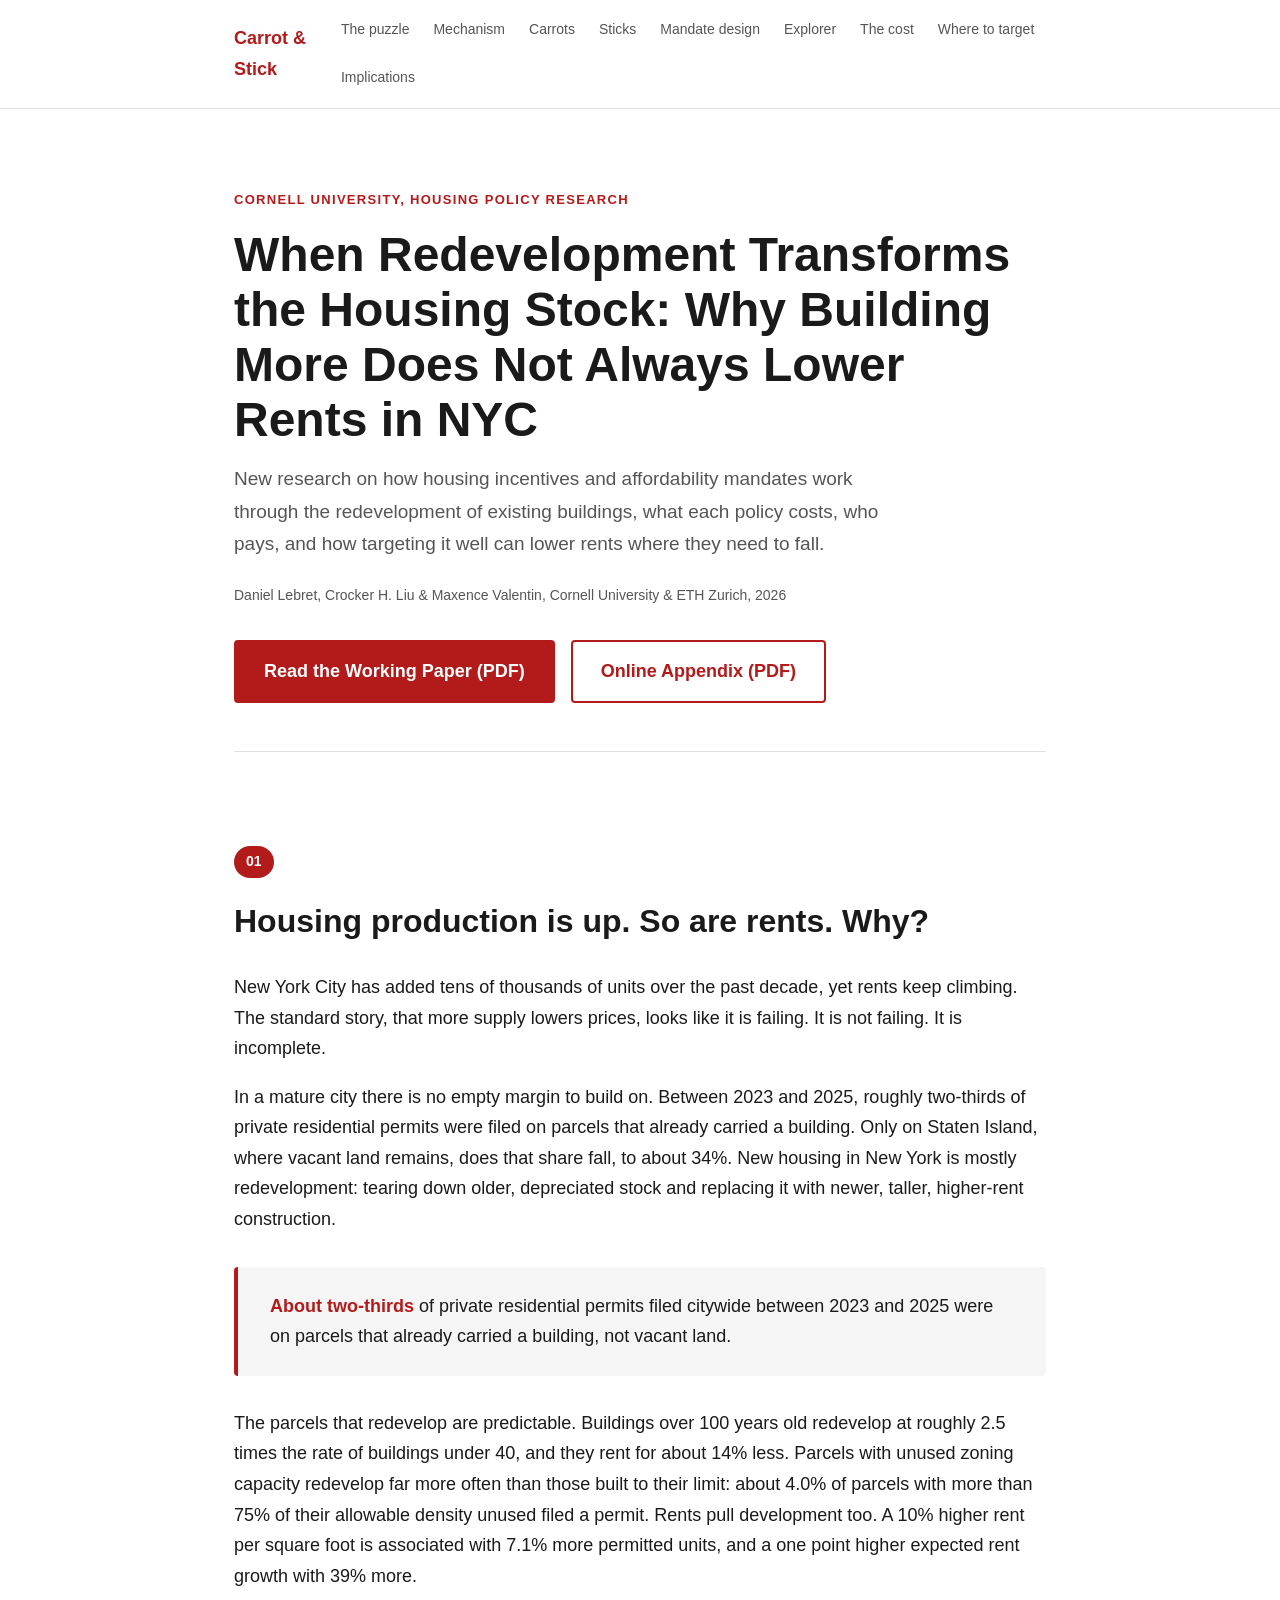
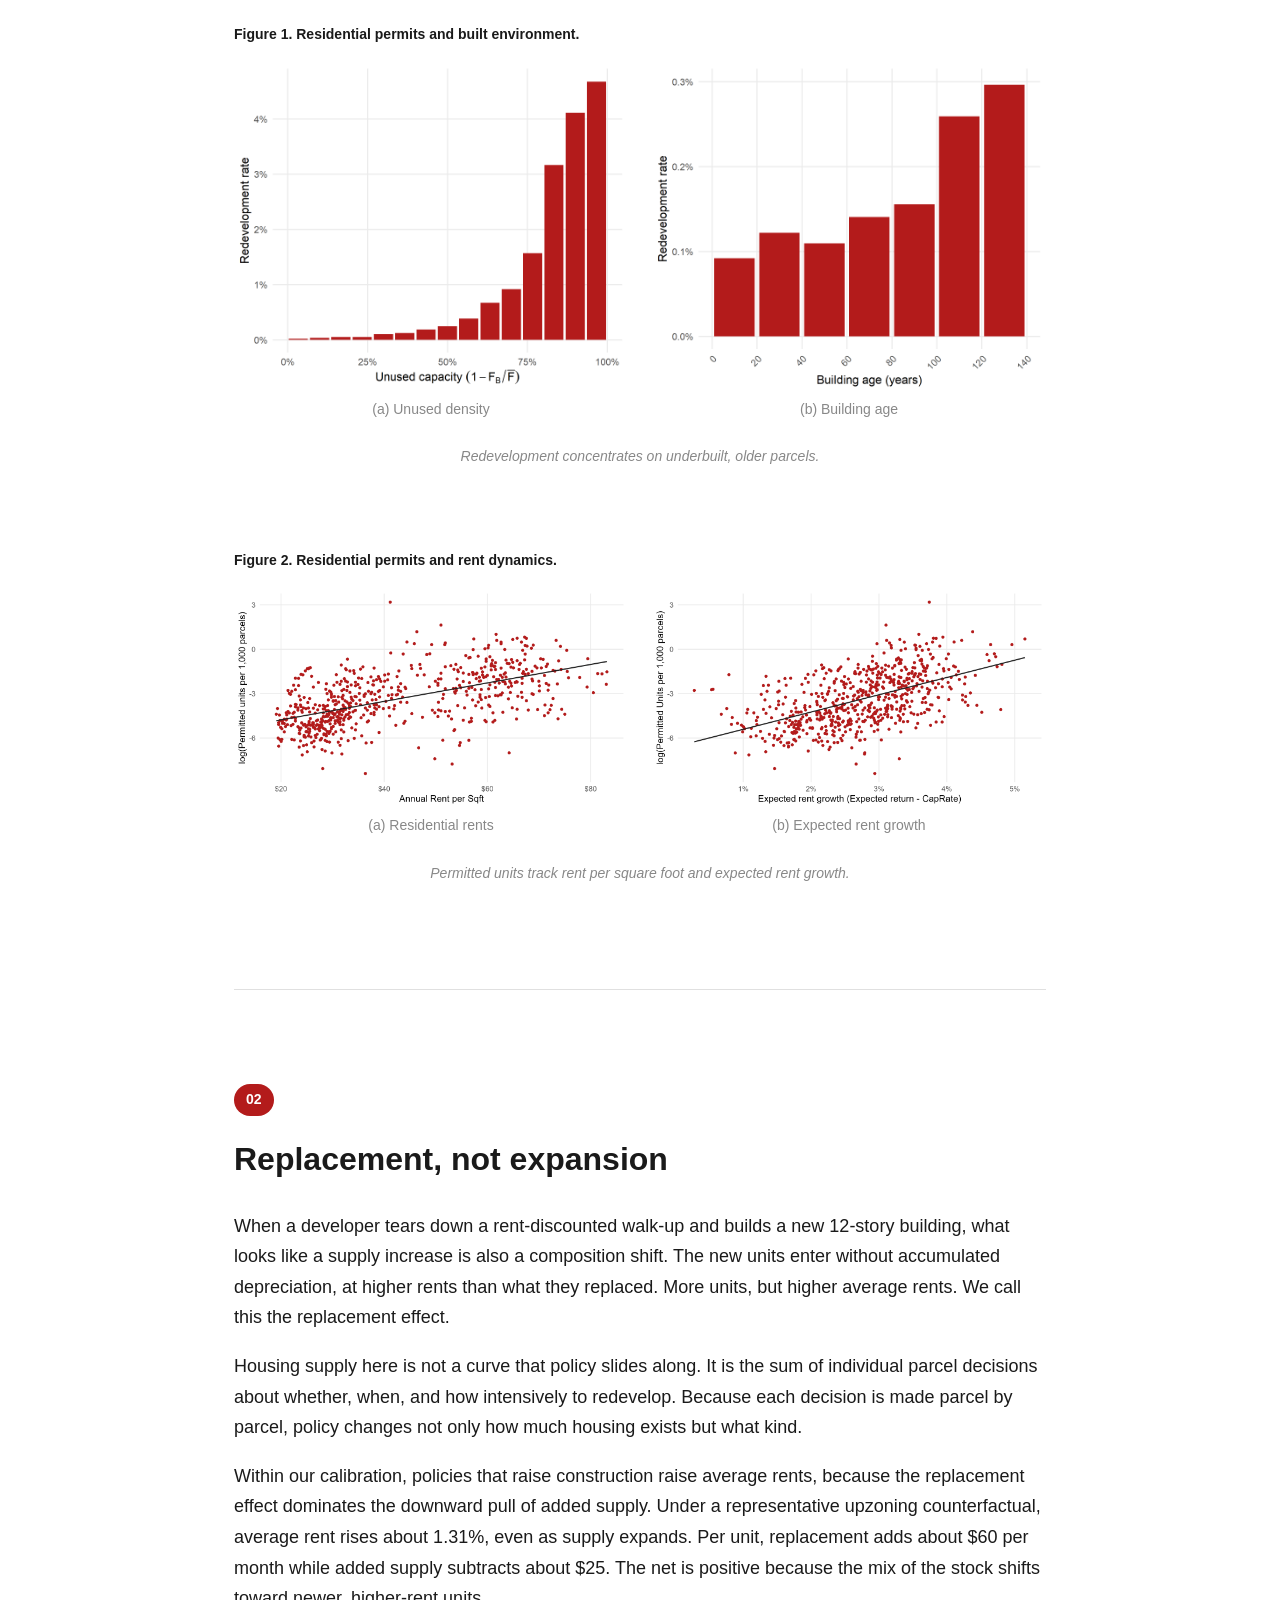
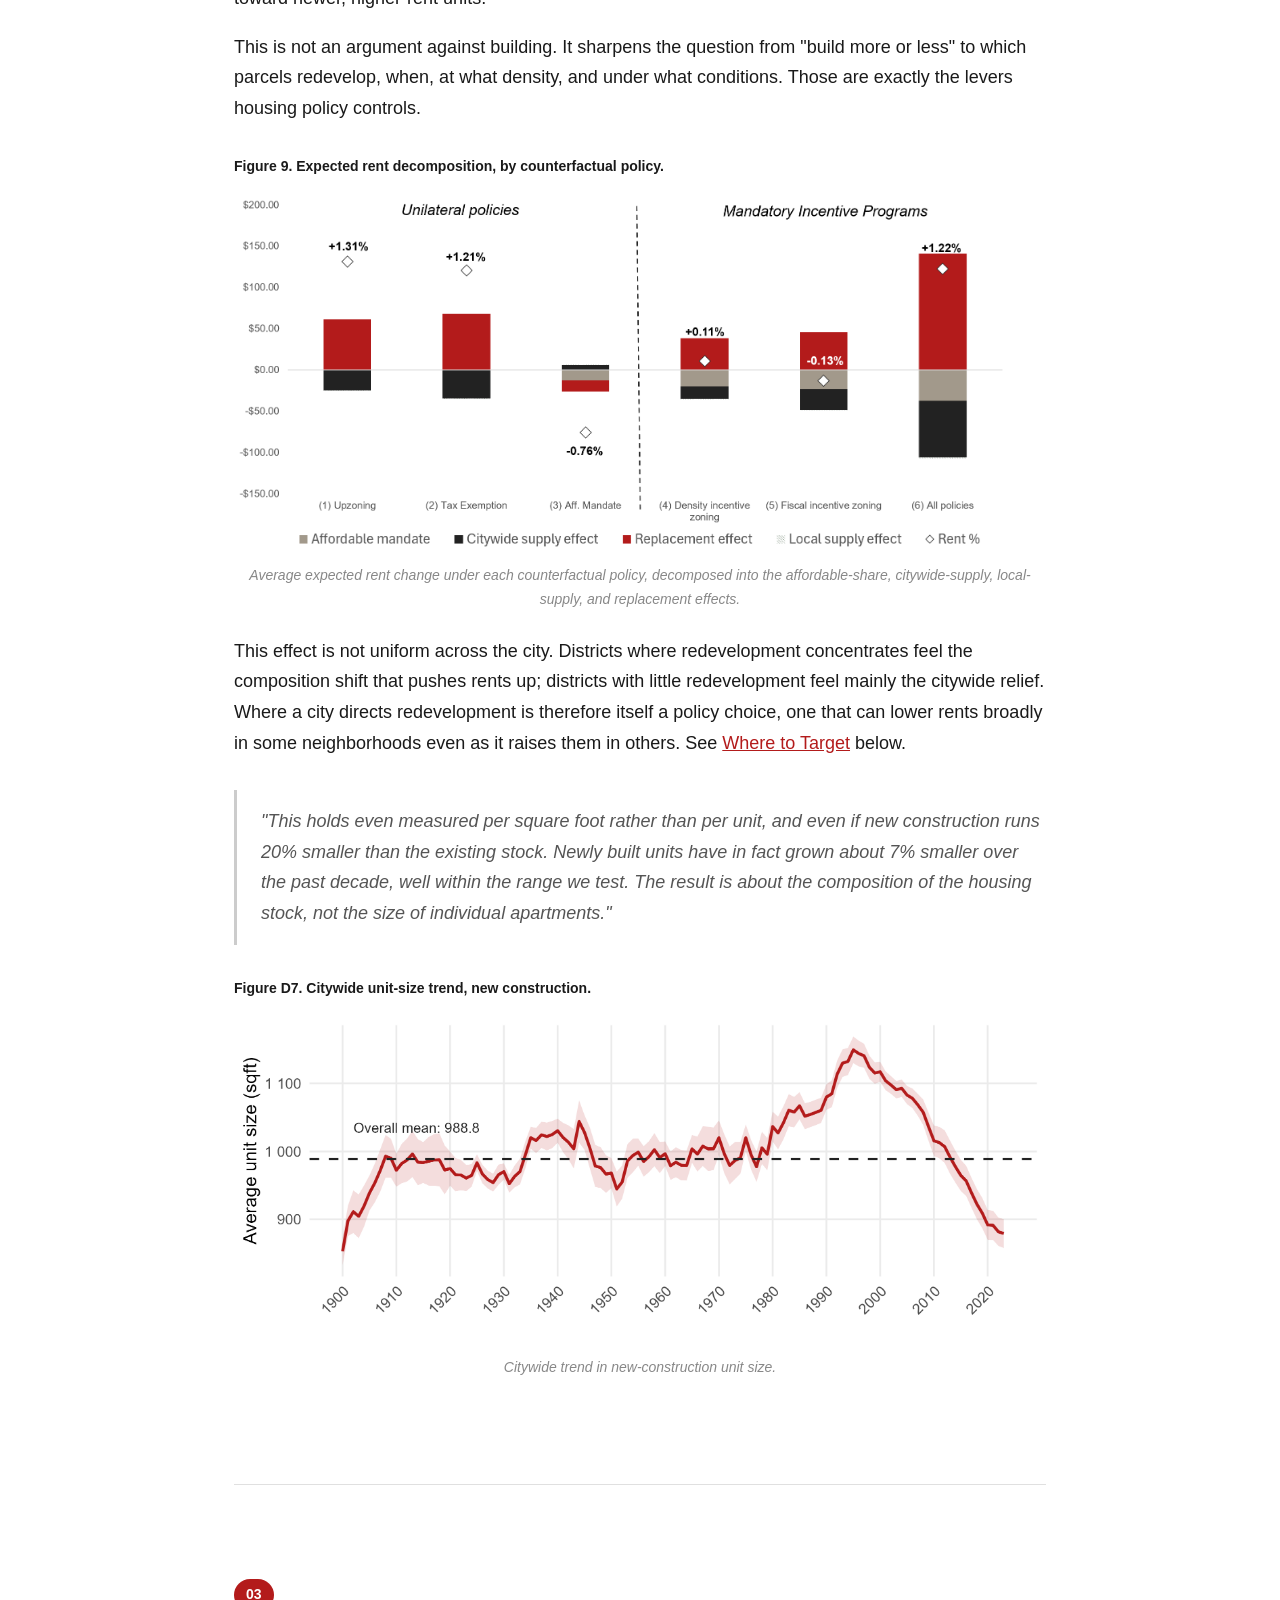
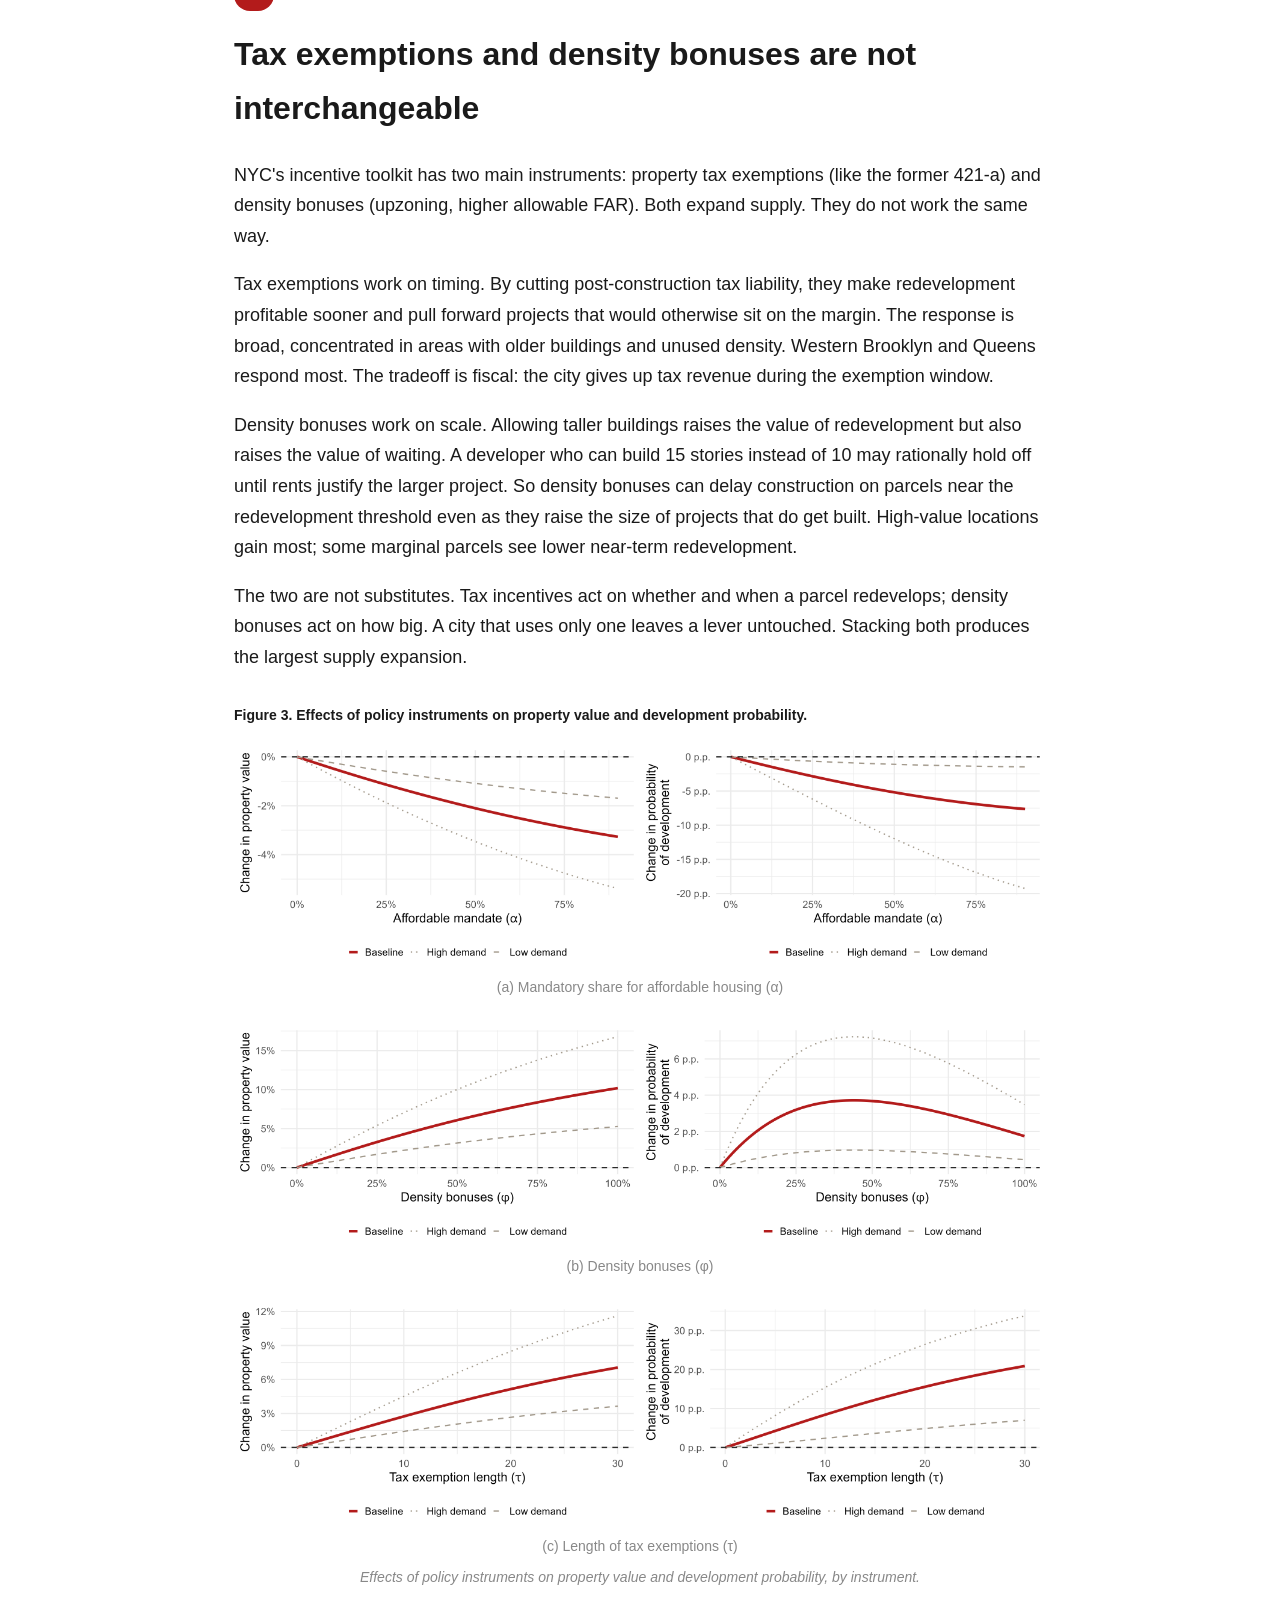
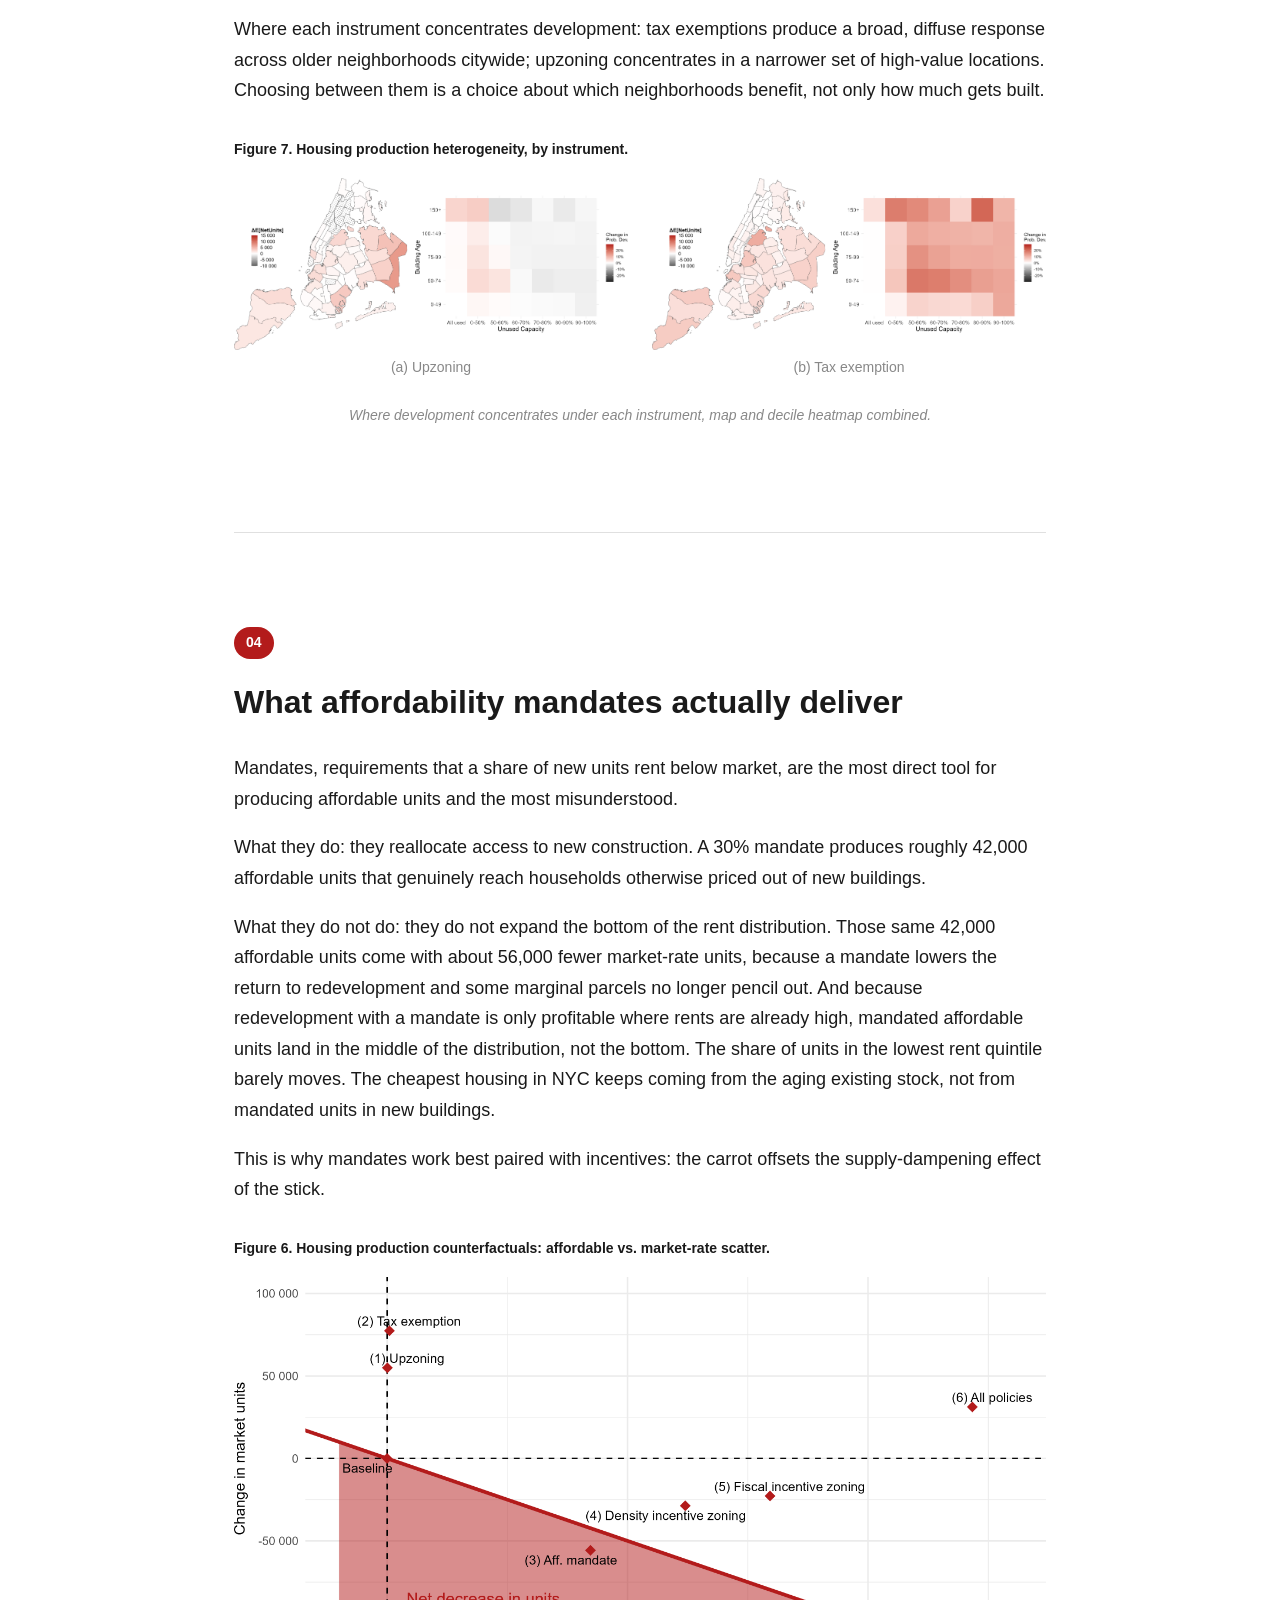
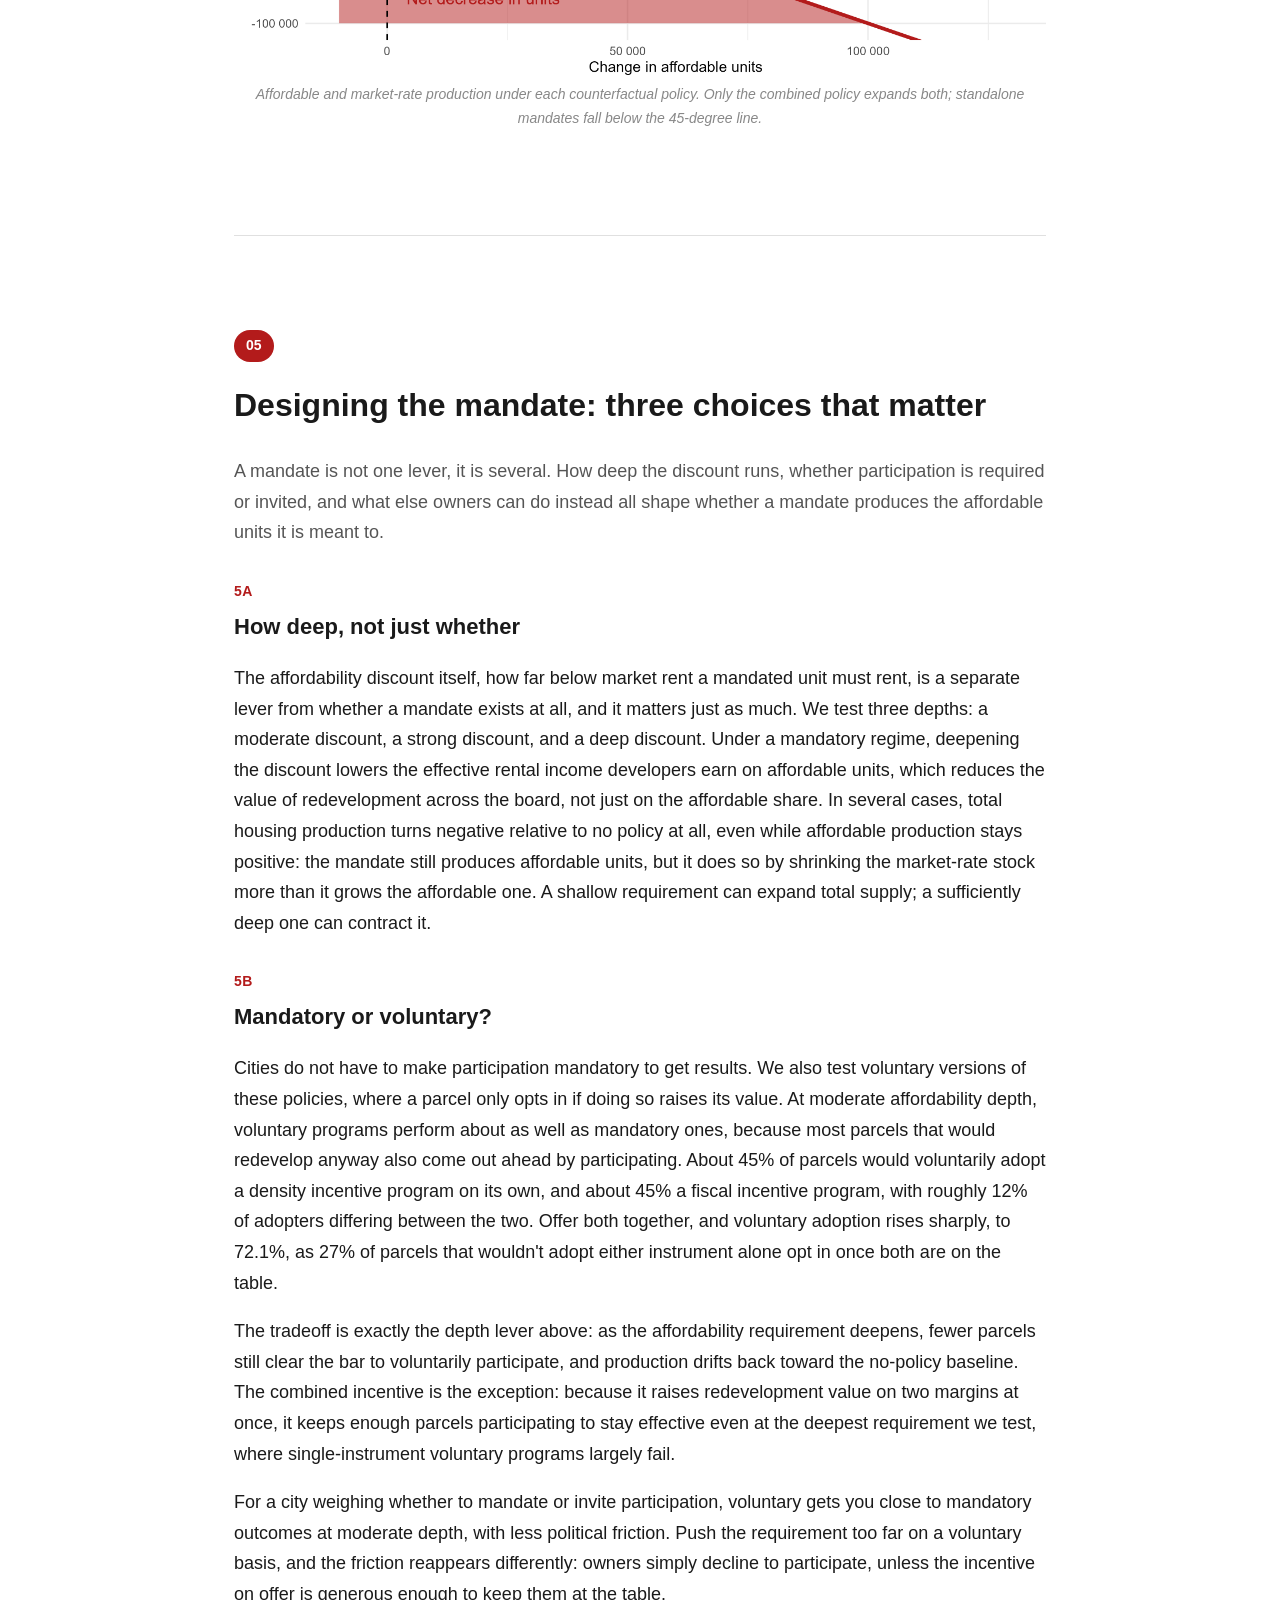
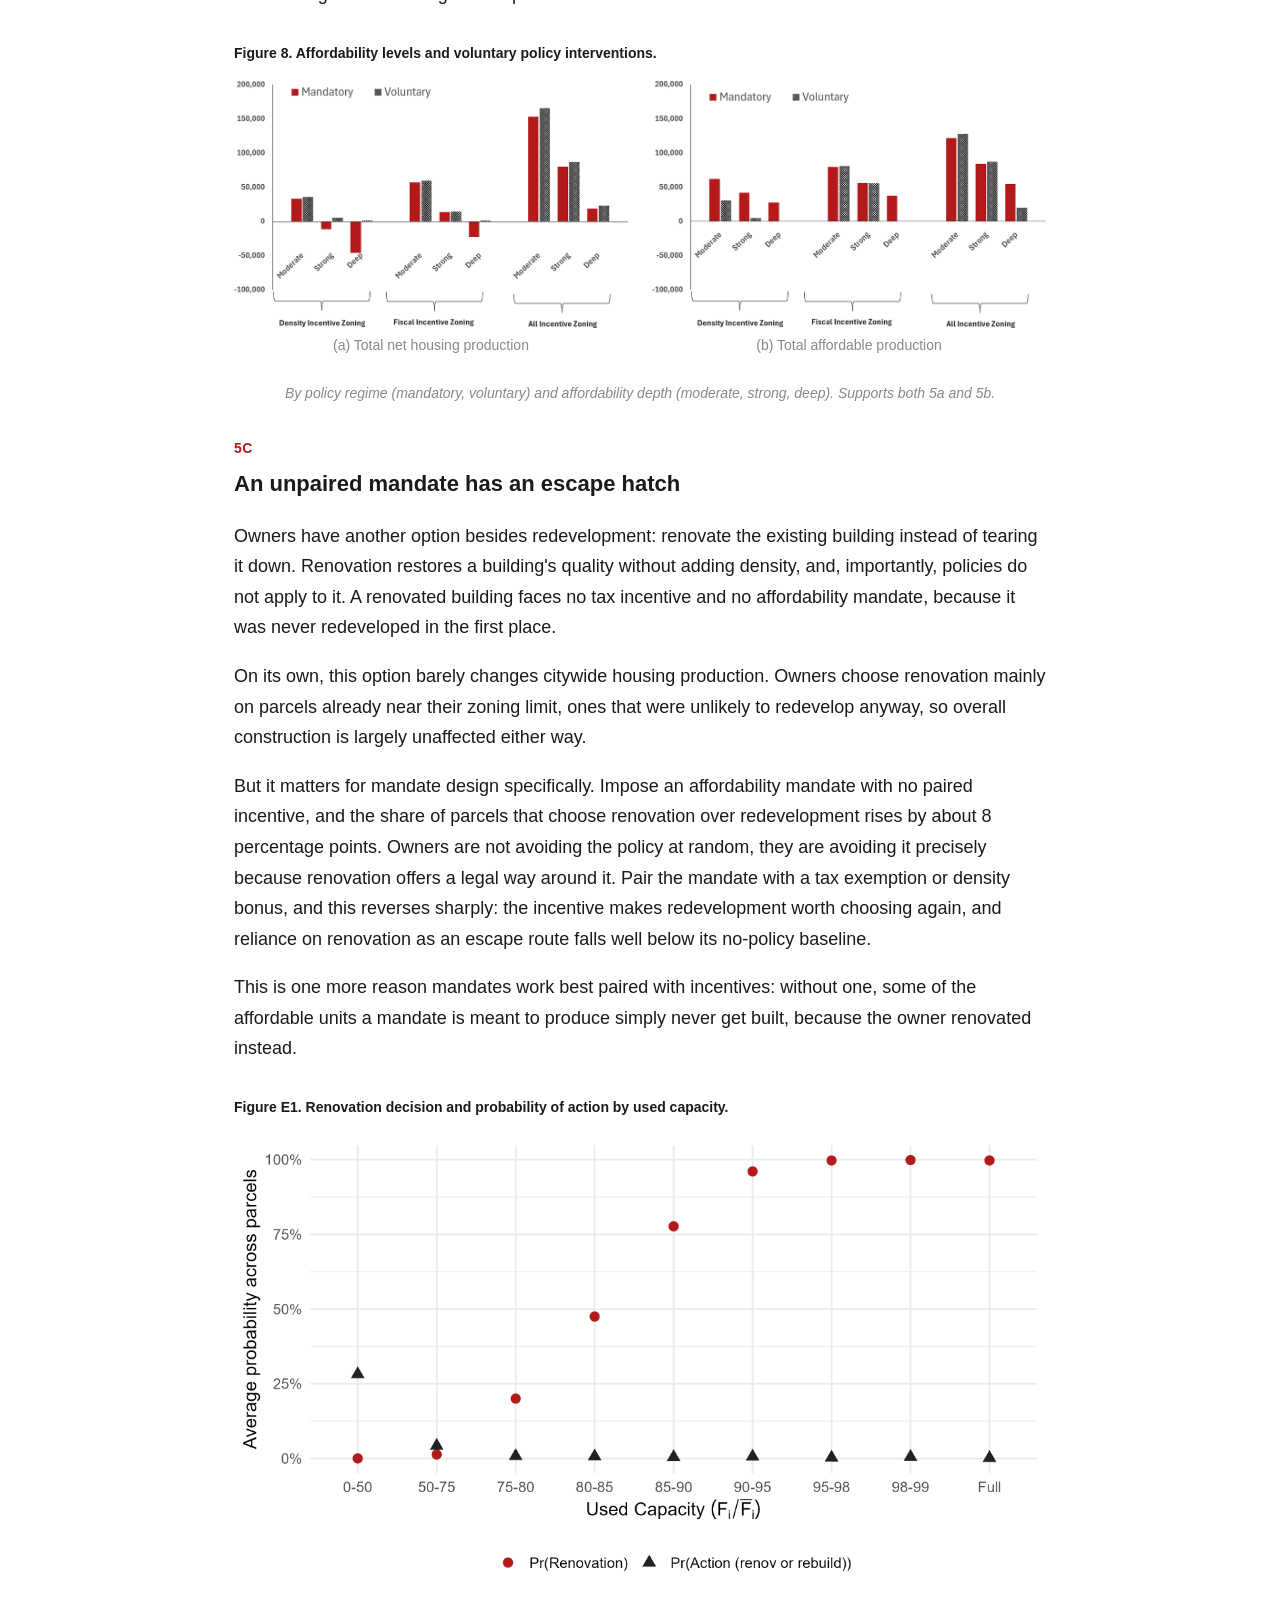
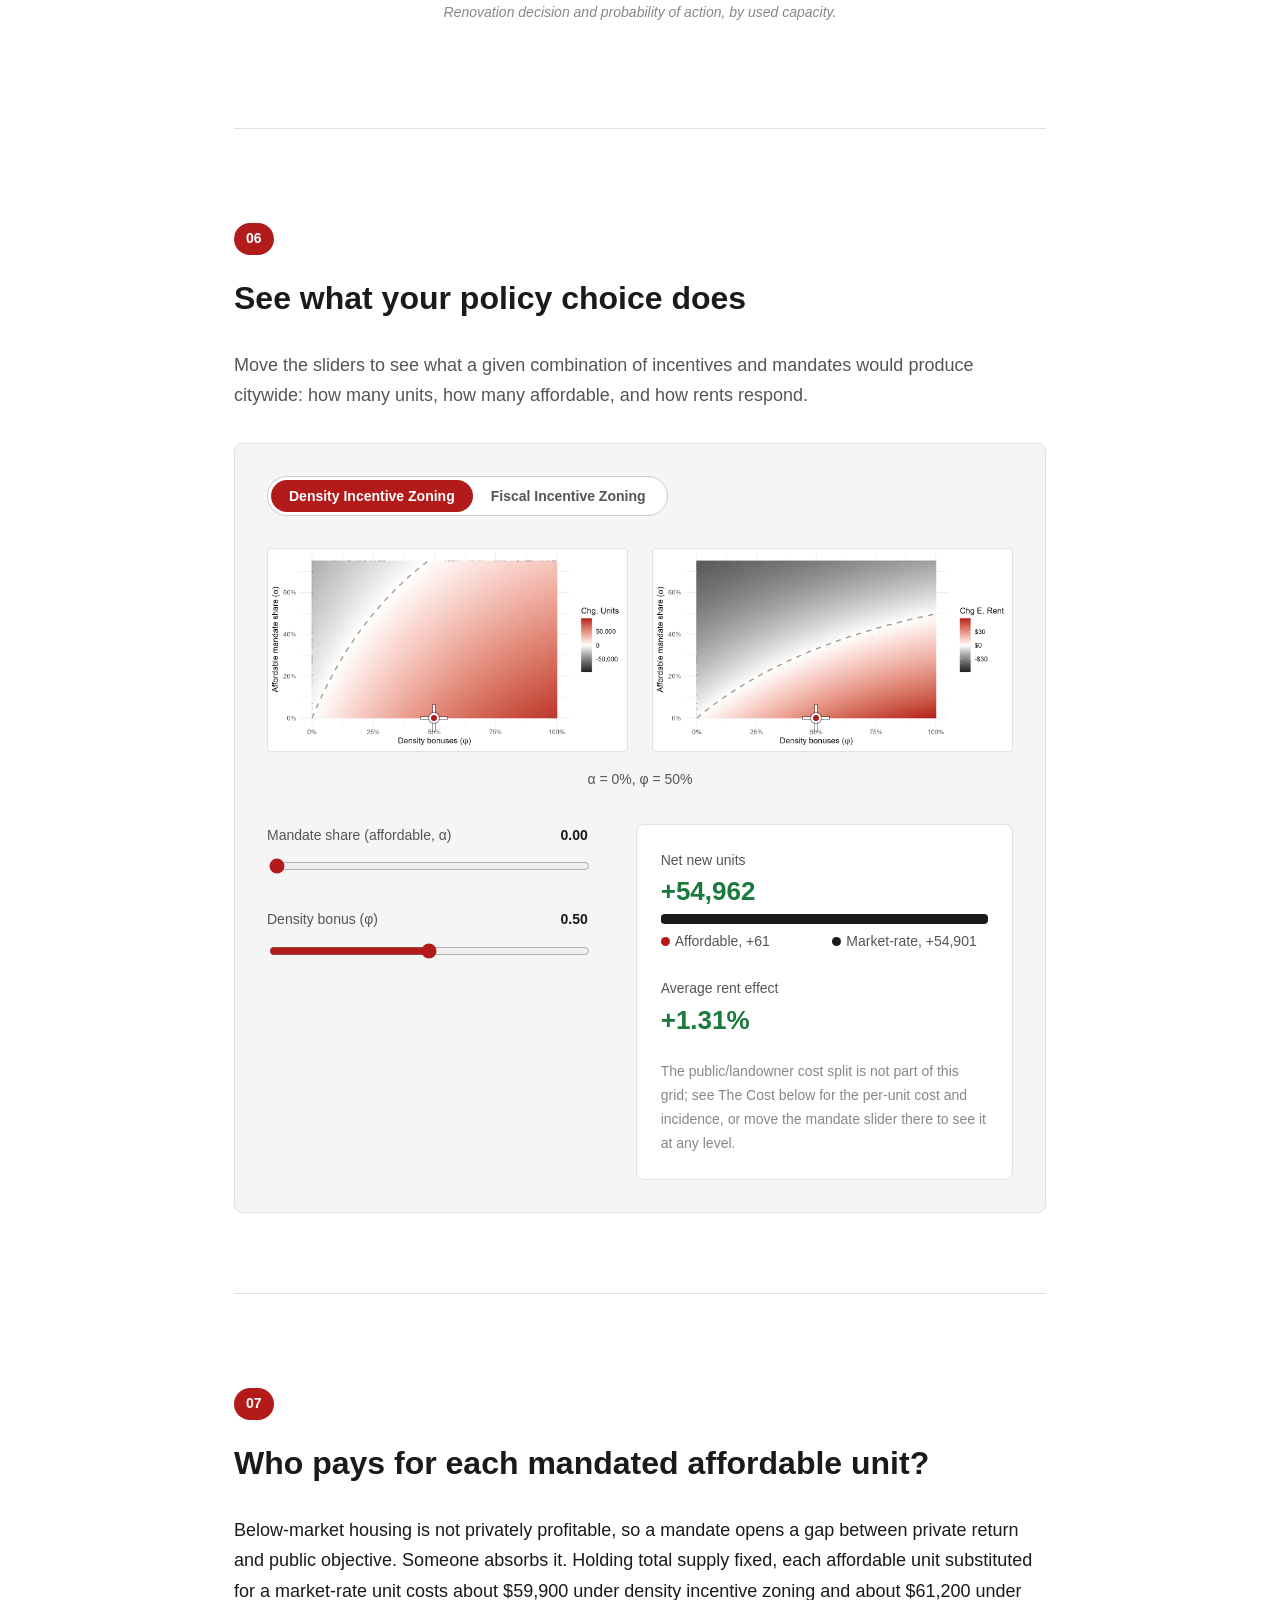
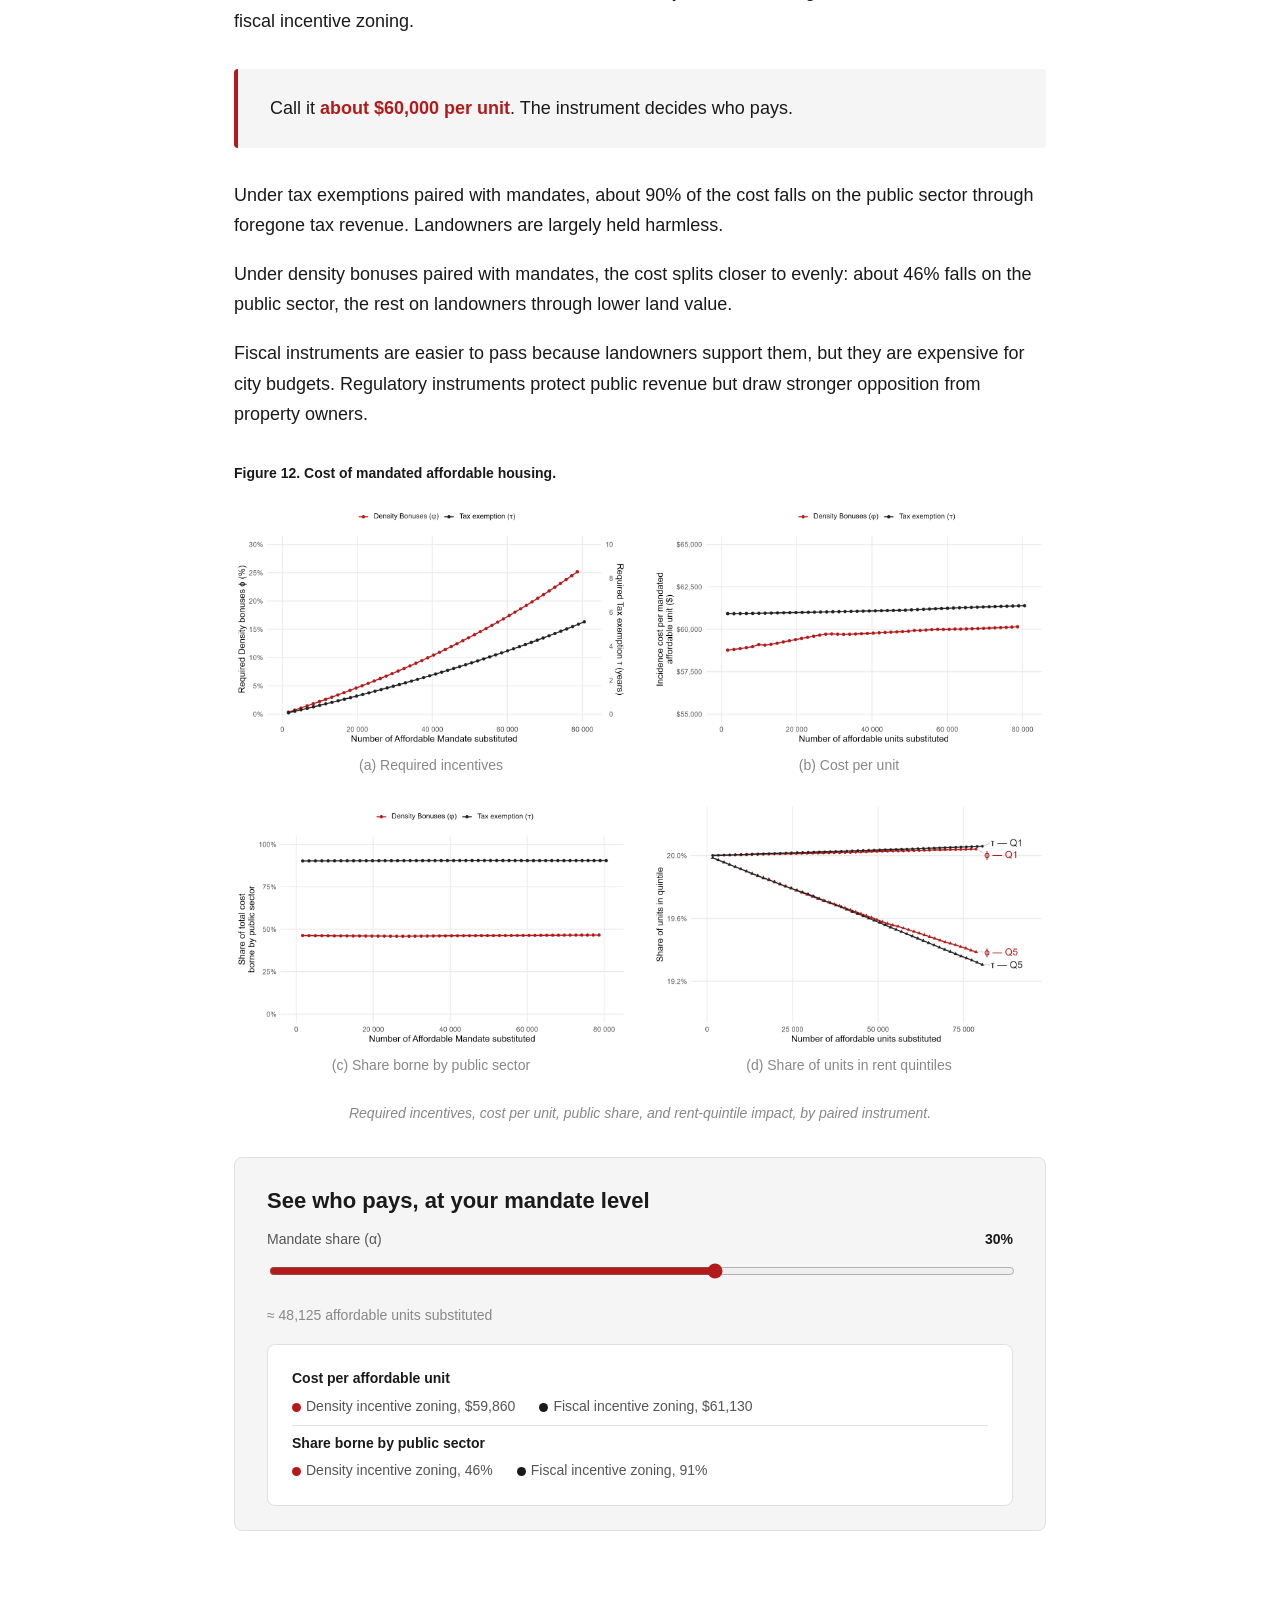
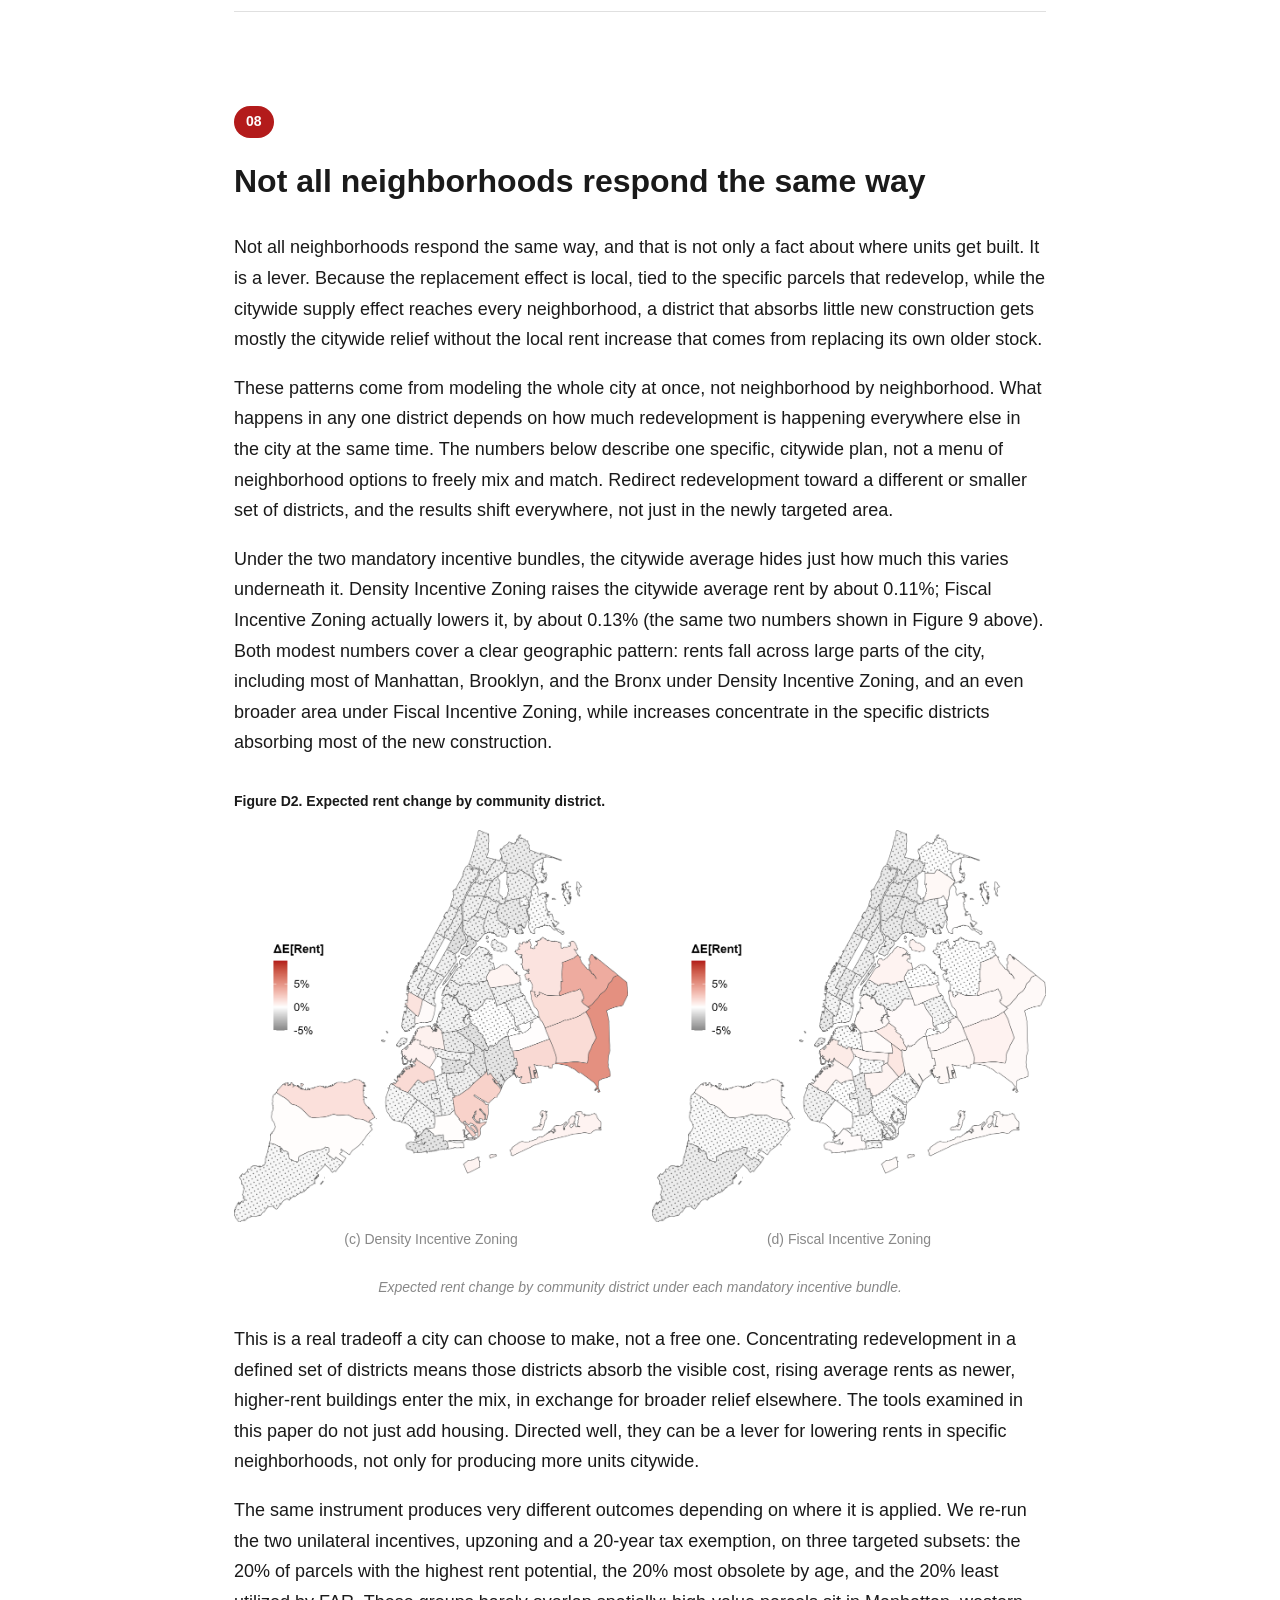
==== commit bac1976f: "Add visible figure captions to the five single-image figures Figures 6, 9, D5, D7, and E1 only had t" ====
--- a/policy/index.html
+++ b/policy/index.html
@@ -188,6 +188,7 @@
     </p>
 
     <div class="figure-block">
+      <p class="figure-group-title">Figure 9. Expected rent decomposition, by counterfactual policy.</p>
       <div class="figure-media">
         <img src="../resources/figures/figure-09-rent-decomposition.png" alt="Figure 9. Expected rent decomposition, by counterfactual policy." onerror="handleFigureImgError(this)" />
       </div>
@@ -220,6 +221,7 @@
     </div>
 
     <div class="figure-block">
+      <p class="figure-group-title">Figure D7. Citywide unit-size trend, new construction.</p>
       <div class="figure-media">
         <img src="../resources/figures/figure-d7-unit-size-trend.png" alt="Figure D7. Citywide unit-size trend, new construction." onerror="handleFigureImgError(this)" />
       </div>
@@ -356,6 +358,7 @@
     </p>
 
     <div class="figure-block">
+      <p class="figure-group-title">Figure 6. Housing production counterfactuals: affordable vs. market-rate scatter.</p>
       <div class="figure-media">
         <img src="../resources/figures/figure-06-production-counterfactuals.png" alt="Figure 6. Housing production counterfactuals: affordable vs. market-rate scatter." onerror="handleFigureImgError(this)" />
       </div>
@@ -491,6 +494,7 @@
         instead.
       </p>
       <div class="figure-block">
+        <p class="figure-group-title">Figure E1. Renovation decision and probability of action by used capacity.</p>
         <div class="figure-media">
           <img src="../resources/figures/figure-e1-renovation-probability.png" alt="Figure E1. Renovation decision and probability of action by used capacity." onerror="handleFigureImgError(this)" />
         </div>
@@ -764,6 +768,7 @@
     </div>
 
     <div class="figure-block">
+      <p class="figure-group-title">Figure D5. Targeted parcels by criterion: rent potential, age, and unused capacity.</p>
       <div class="figure-media">
         <img src="../resources/figures/figure-d5-targeted-parcels.png" alt="Figure D5. Targeted parcels by criterion: rent potential, age, and unused capacity." onerror="handleFigureImgError(this)" />
       </div>
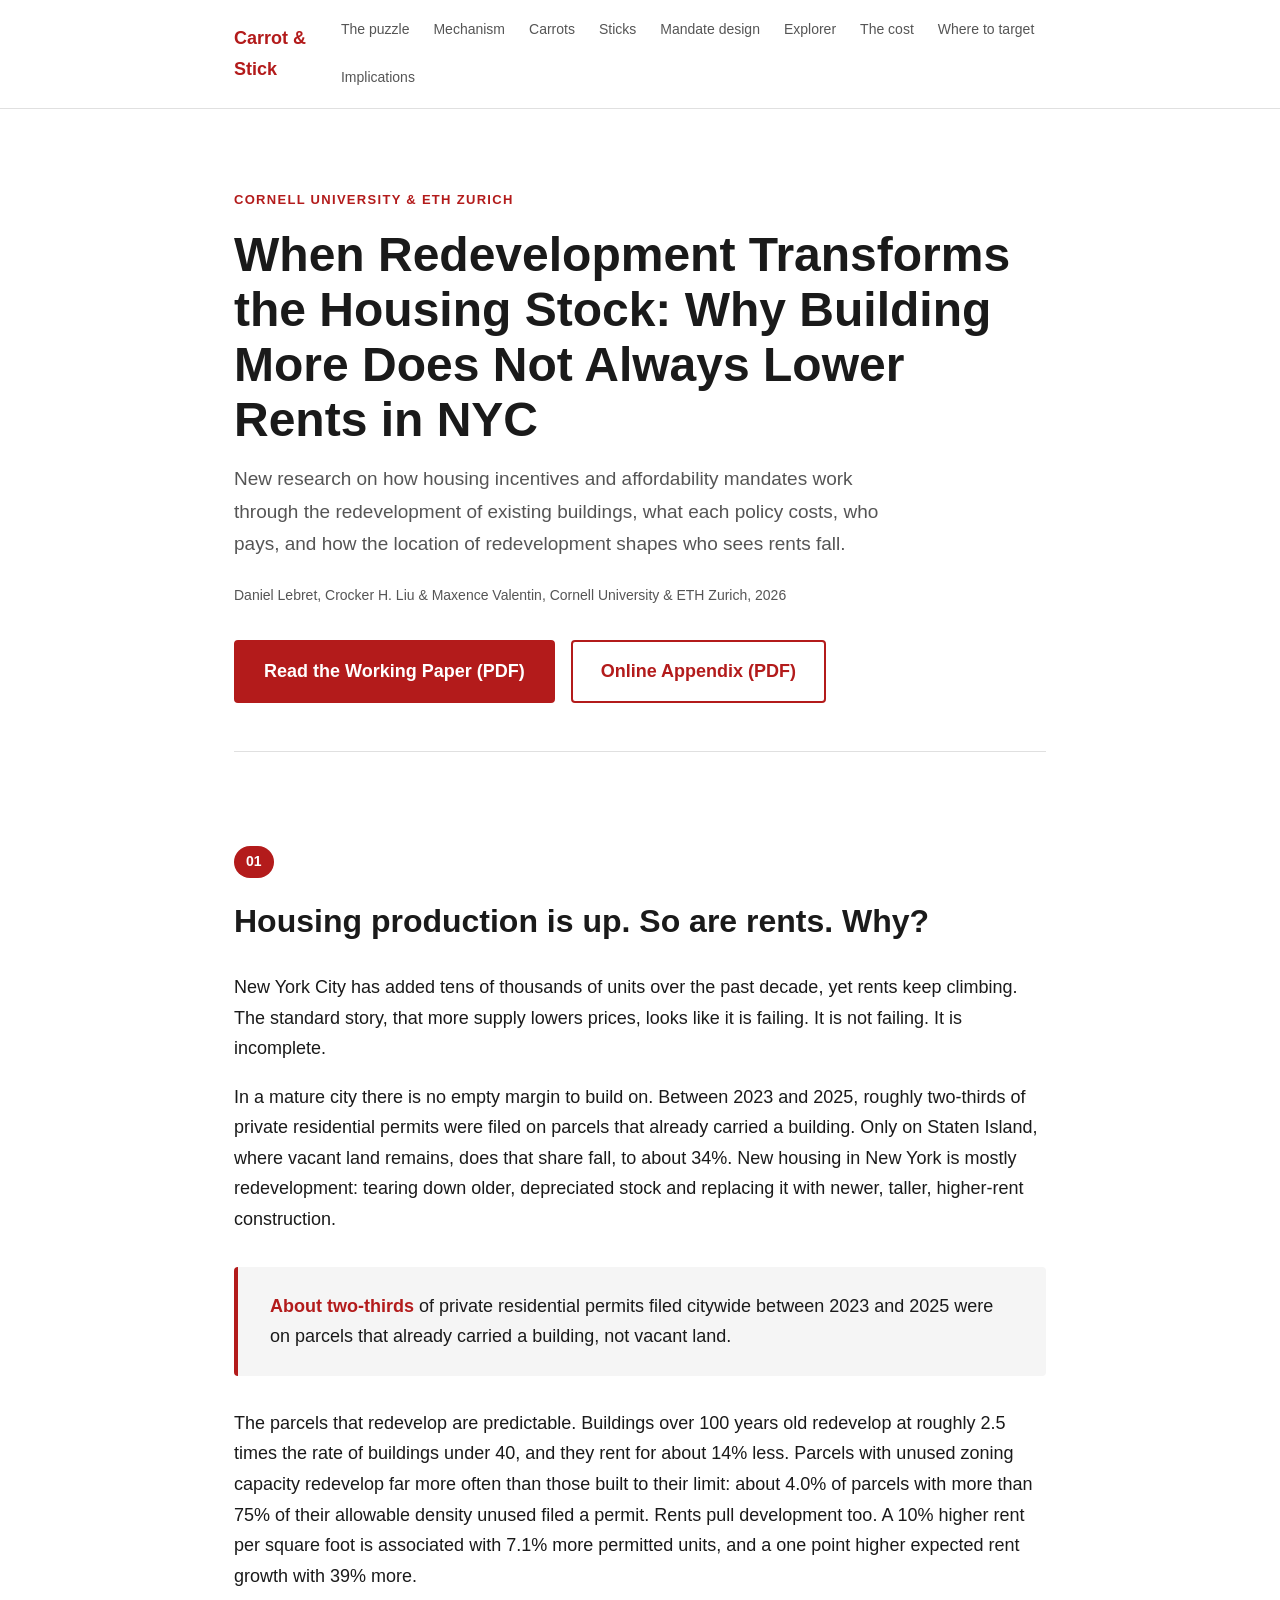
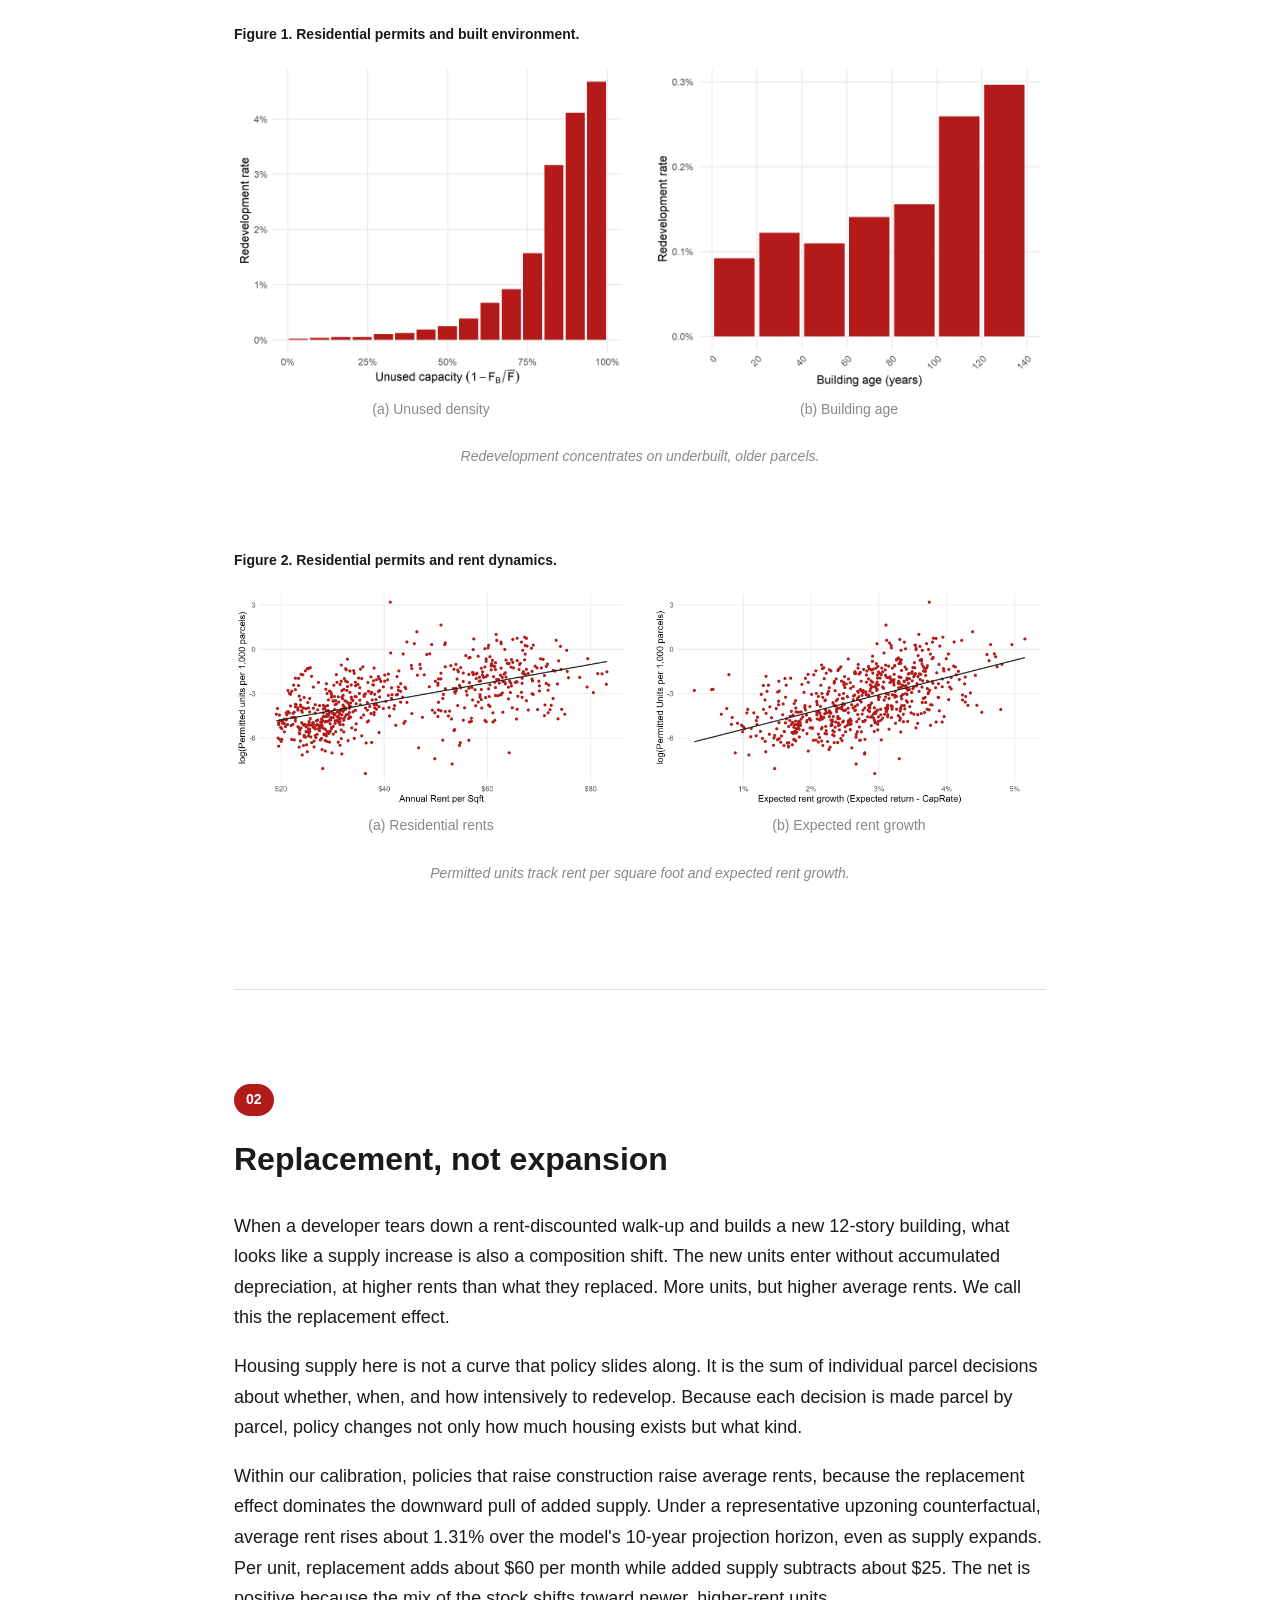
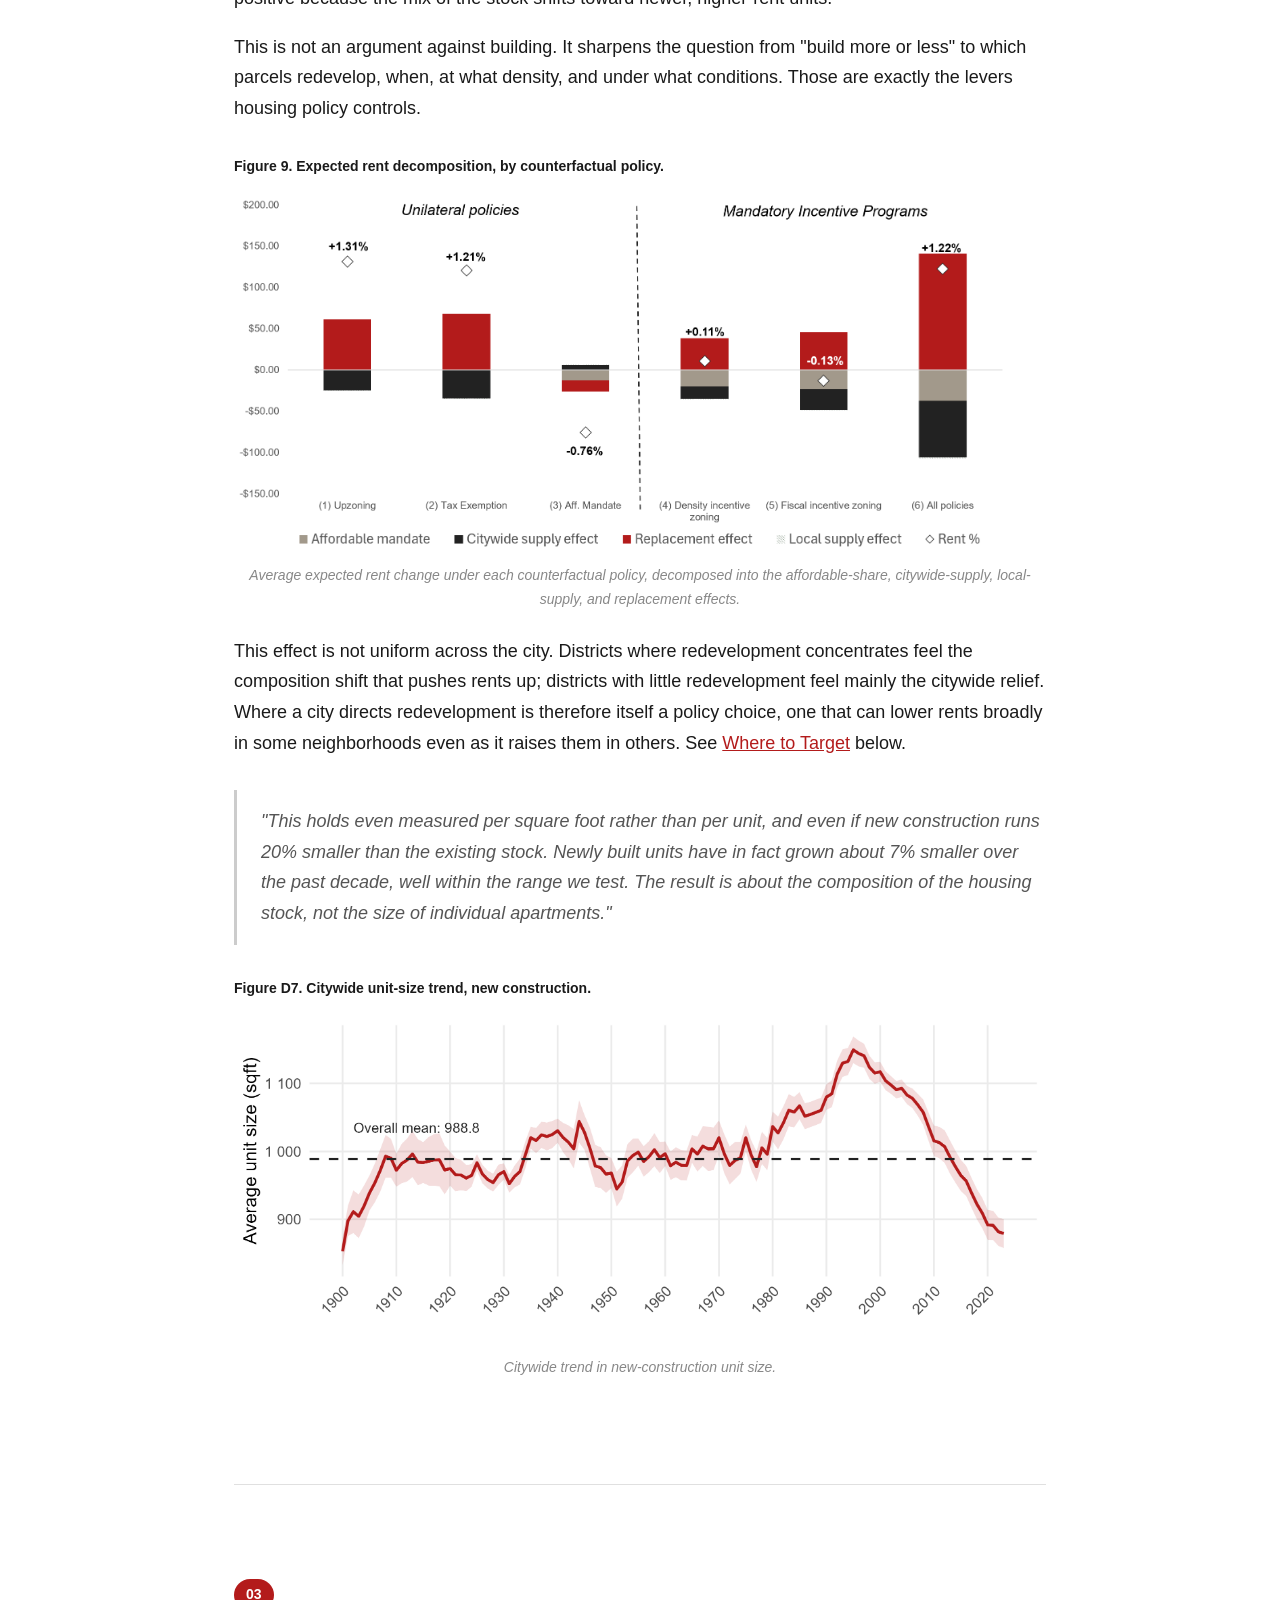
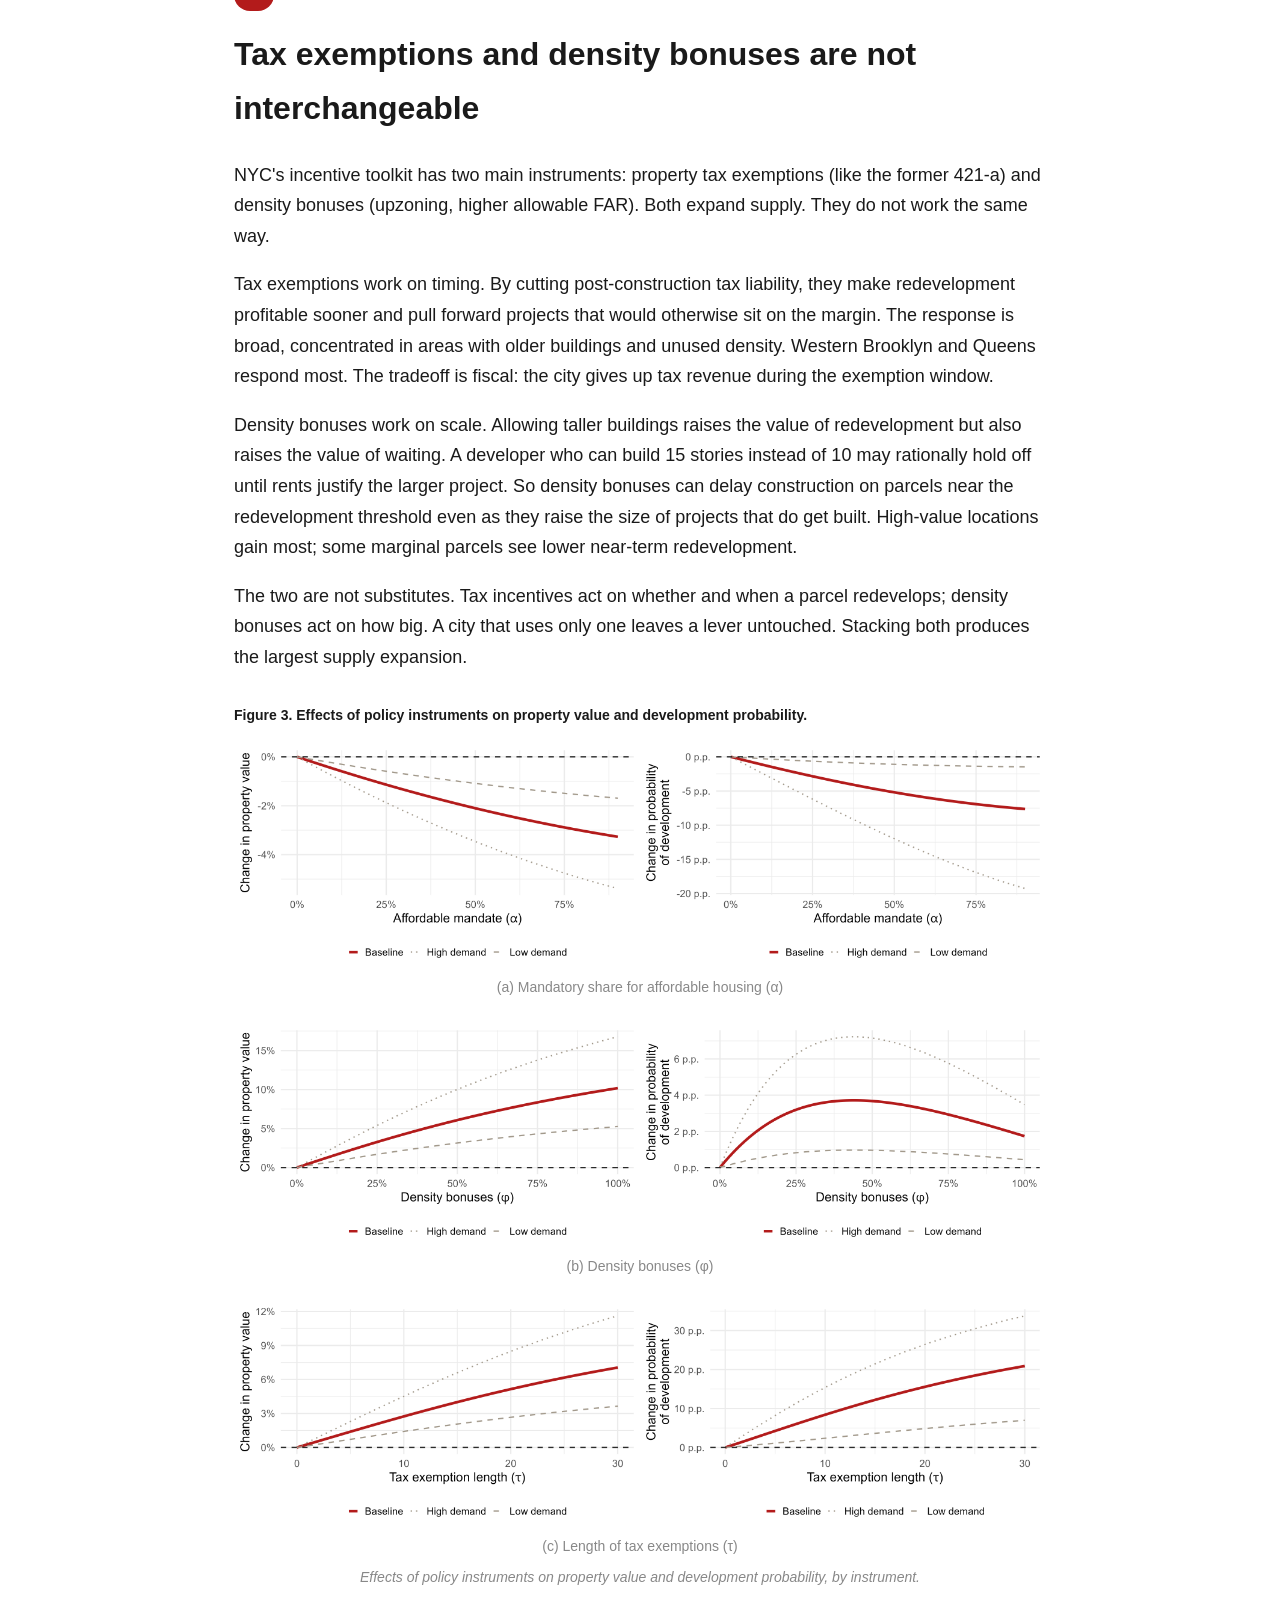
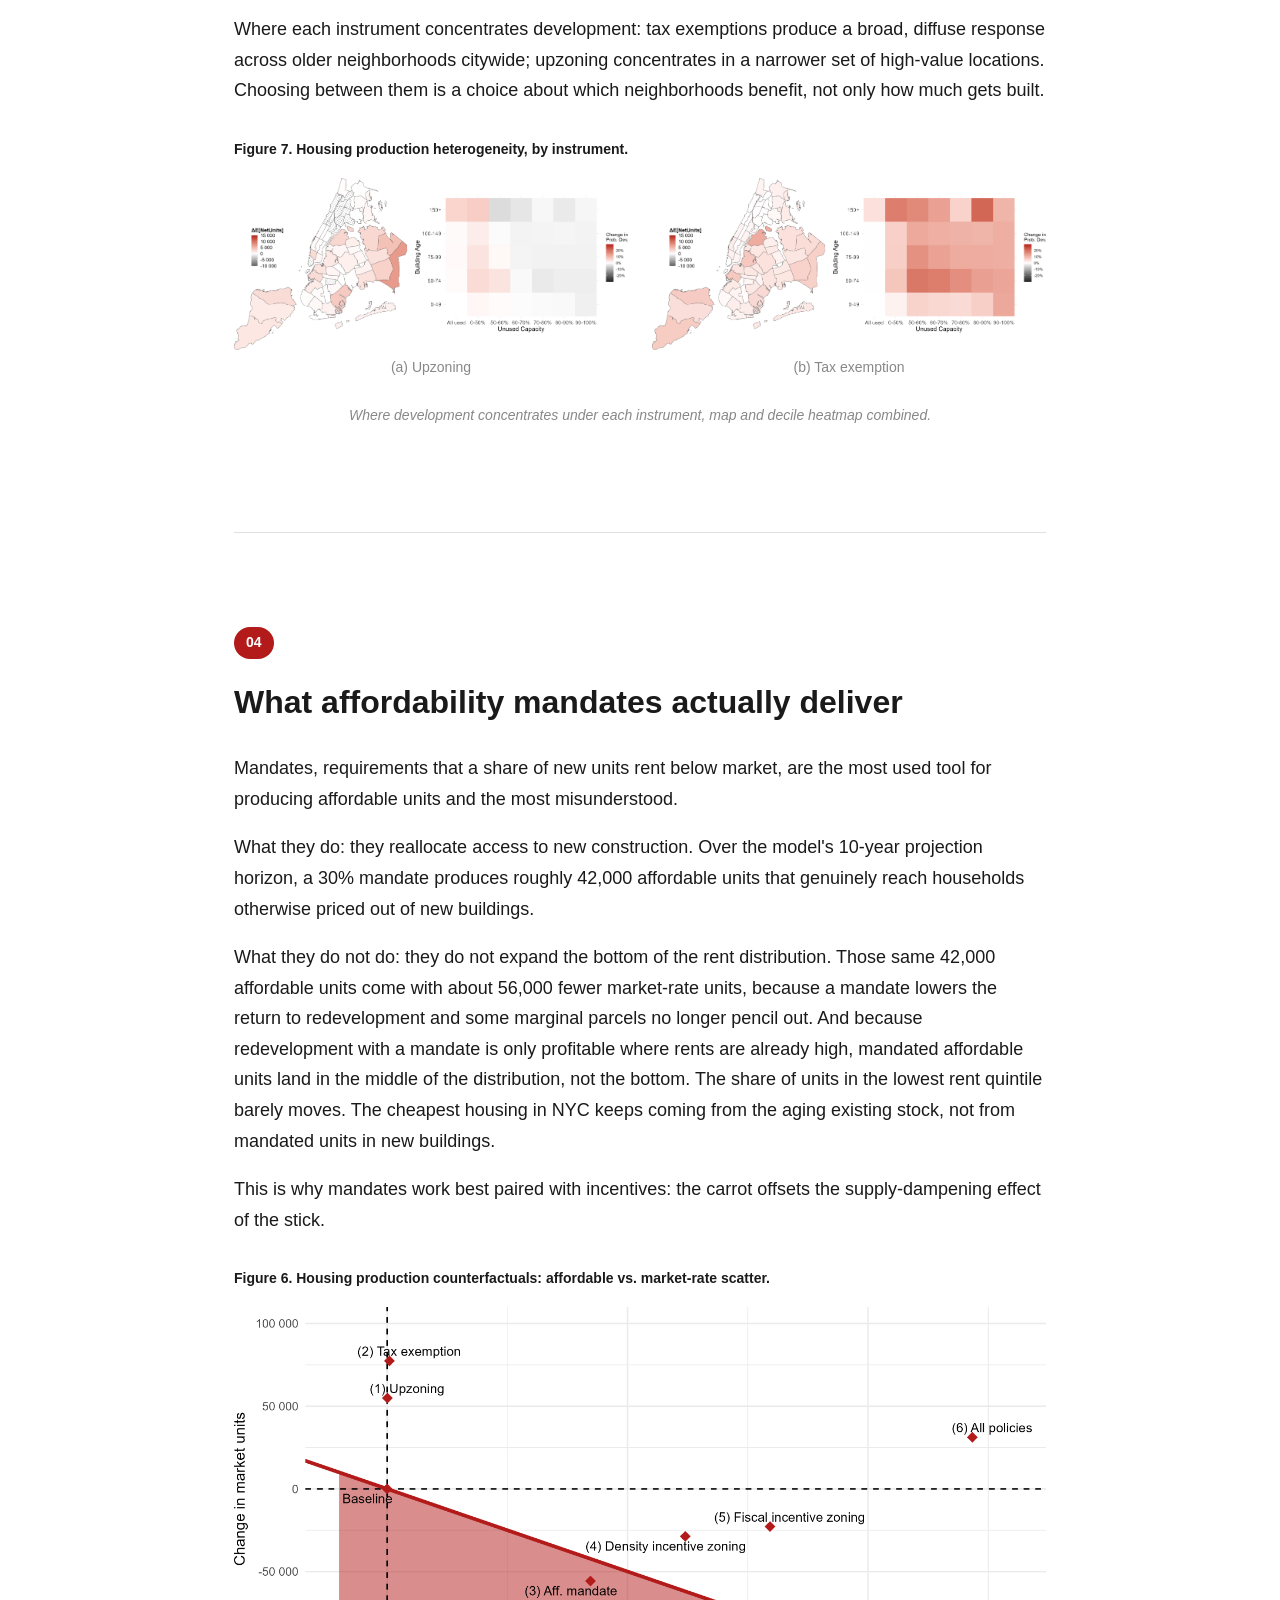
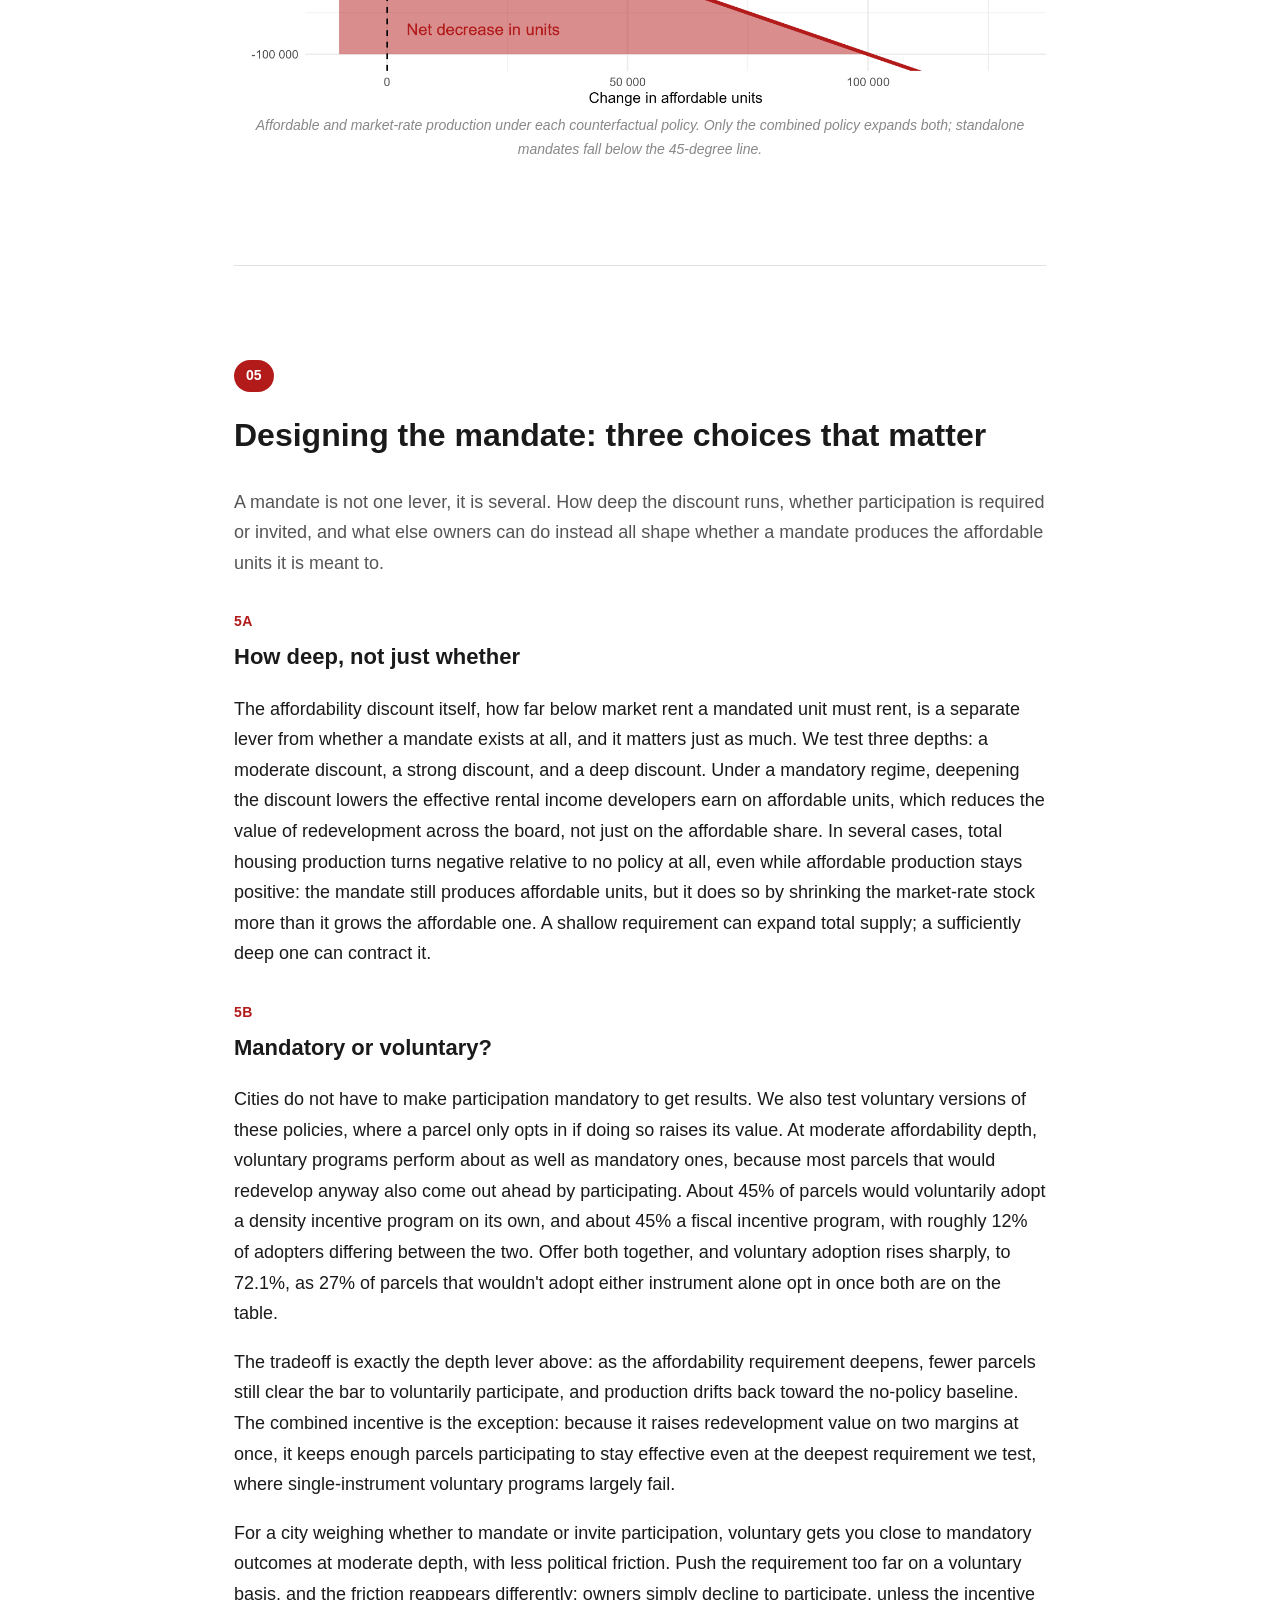
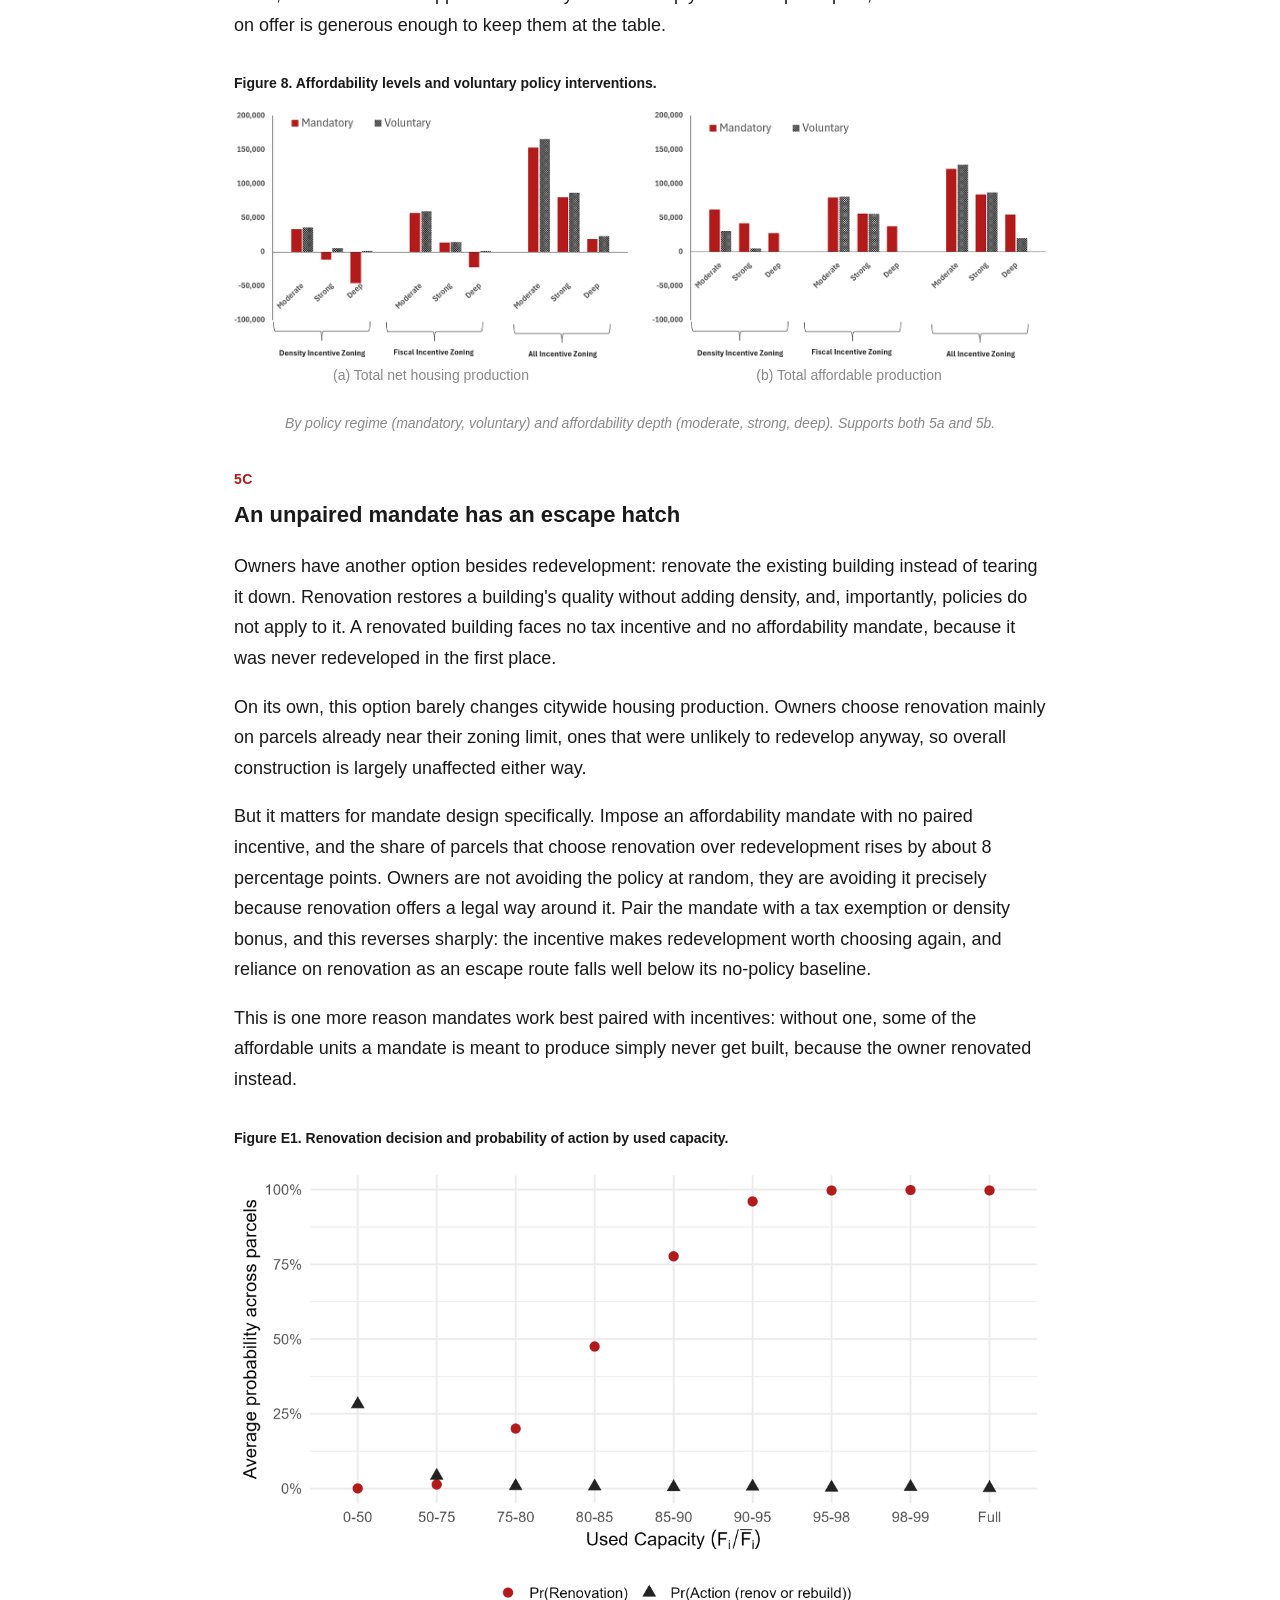
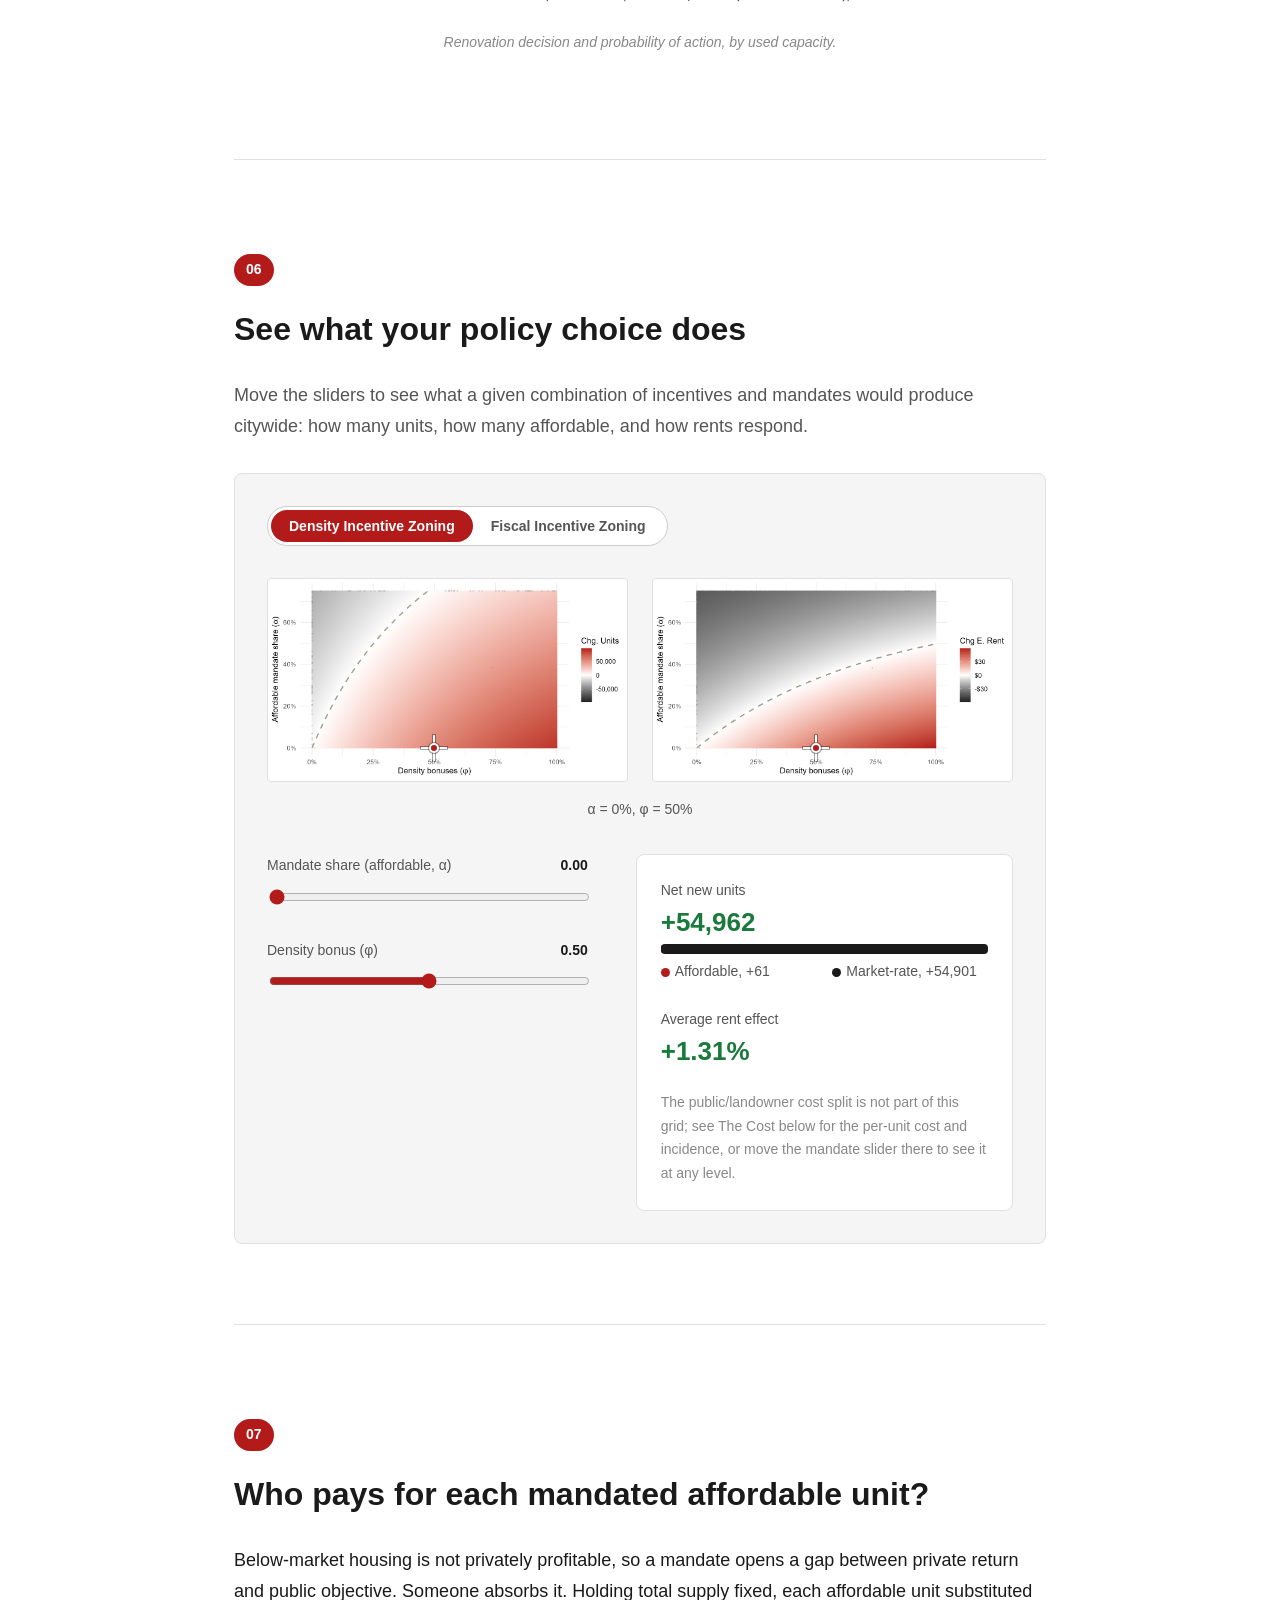
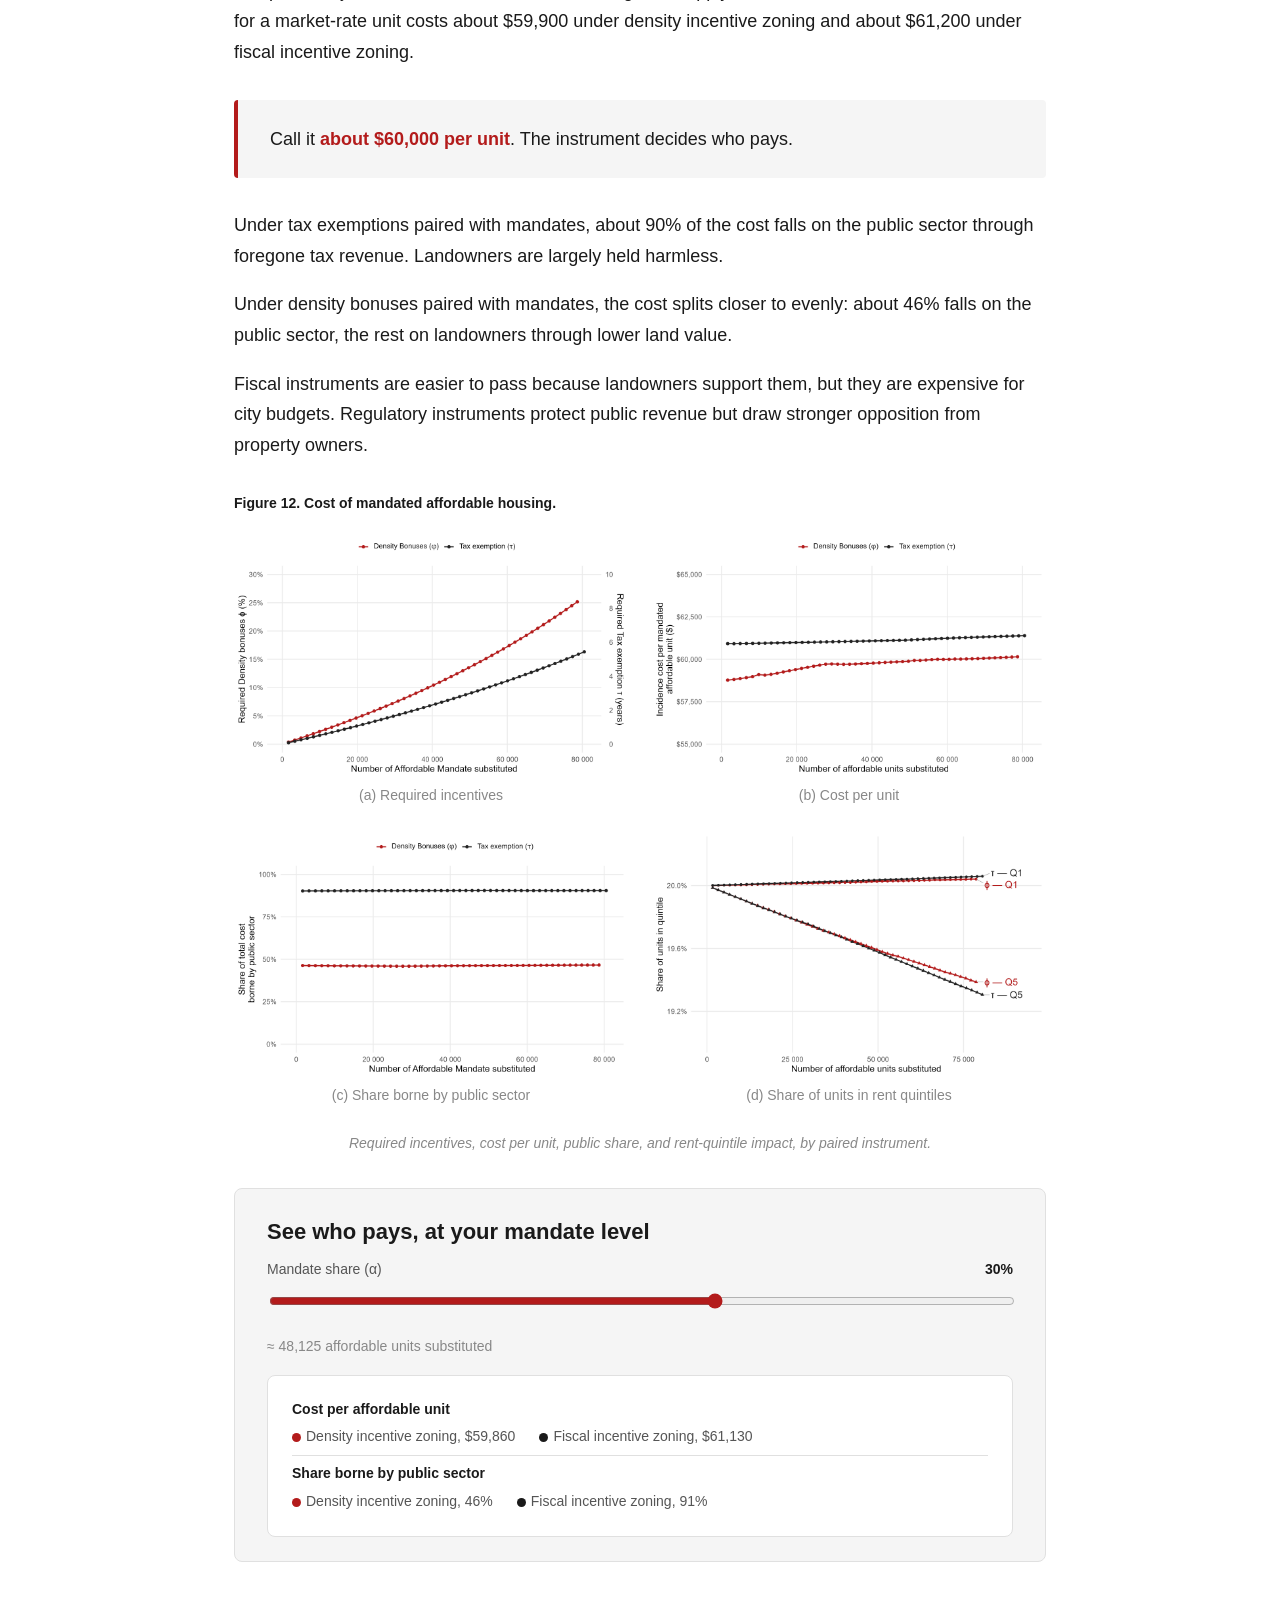
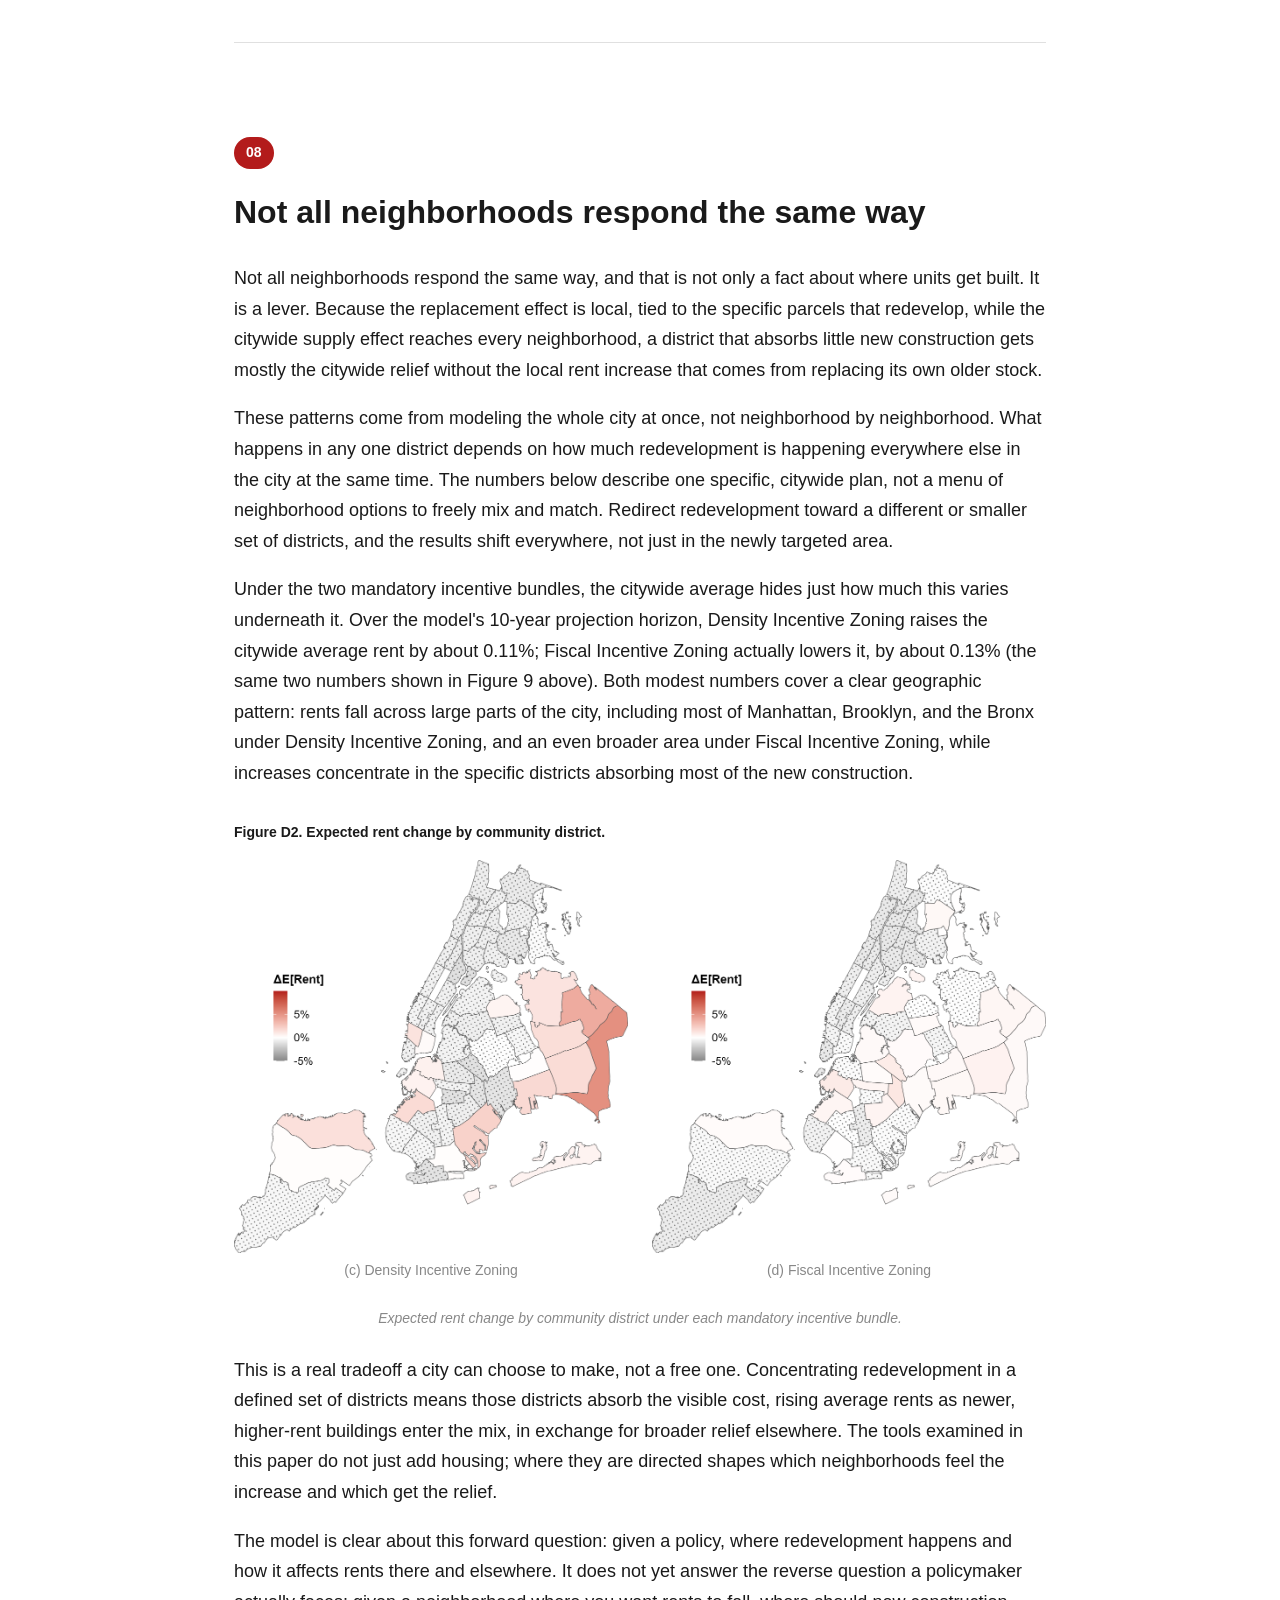
==== commit a5f6248f: "Address Crocker and Max coauthor feedback: targeting-claim framing, branding fix, horizon labeling, " ====
--- a/policy/index.html
+++ b/policy/index.html
@@ -54,13 +54,13 @@
 
   <!-- ============================== HERO ============================== -->
   <section class="hero">
-    <p class="eyebrow">Cornell University, Housing Policy Research</p>
+    <p class="eyebrow">Cornell University &amp; ETH Zurich</p>
     <h1>When Redevelopment Transforms the Housing Stock: Why Building More Does Not Always Lower Rents in NYC</h1>
     <p class="subtitle">
       New research on how housing incentives and affordability mandates work
       through the redevelopment of existing buildings, what each policy
-      costs, who pays, and how targeting it well can lower rents where they
-      need to fall.
+      costs, who pays, and how the location of redevelopment shapes who
+      sees rents fall.
     </p>
     <p class="byline">Daniel Lebret, Crocker H. Liu &amp; Maxence Valentin, Cornell University &amp; ETH Zurich, 2026</p>
     <div class="hero-actions">
@@ -174,10 +174,11 @@
       Within our calibration, policies that raise construction raise
       average rents, because the replacement effect dominates the downward
       pull of added supply. Under a representative upzoning
-      counterfactual, average rent rises about 1.31%, even as supply
-      expands. Per unit, replacement adds about $60 per month while added
-      supply subtracts about $25. The net is positive because the mix of
-      the stock shifts toward newer, higher-rent units.
+      counterfactual, average rent rises about 1.31% over the model's
+      10-year projection horizon, even as supply expands. Per unit,
+      replacement adds about $60 per month while added supply subtracts
+      about $25. The net is positive because the mix of the stock shifts
+      toward newer, higher-rent units.
     </p>
 
     <p>
@@ -329,14 +330,15 @@
 
     <p>
       Mandates, requirements that a share of new units rent below market,
-      are the most direct tool for producing affordable units and the most
+      are the most used tool for producing affordable units and the most
       misunderstood.
     </p>
 
     <p>
-      What they do: they reallocate access to new construction. A 30%
-      mandate produces roughly 42,000 affordable units that genuinely
-      reach households otherwise priced out of new buildings.
+      What they do: they reallocate access to new construction. Over the
+      model's 10-year projection horizon, a 30% mandate produces roughly
+      42,000 affordable units that genuinely reach households otherwise
+      priced out of new buildings.
     </p>
 
     <p>
@@ -576,7 +578,7 @@
           </div>
           <figcaption>(c) Share borne by public sector</figcaption>
         </figure>
-        <figure class="figure-sub">
+        <figure class="figure-sub" id="figure-12d">
           <div class="figure-media">
             <img src="../resources/figures/figure-12d-rent-quintiles.png" alt="Figure 12d. Share of units in rent quintiles." onerror="handleFigureImgError(this)" />
           </div>
@@ -650,15 +652,16 @@
 
     <p>
       Under the two mandatory incentive bundles, the citywide average hides
-      just how much this varies underneath it. Density Incentive Zoning
-      raises the citywide average rent by about 0.11%; Fiscal Incentive
-      Zoning actually lowers it, by about 0.13% (the same two numbers shown
-      in Figure 9 above). Both modest numbers cover a clear geographic
-      pattern: rents fall across large parts of the city, including most
-      of Manhattan, Brooklyn, and the Bronx under Density Incentive Zoning,
-      and an even broader area under Fiscal Incentive Zoning, while
-      increases concentrate in the specific districts absorbing most of
-      the new construction.
+      just how much this varies underneath it. Over the model's 10-year
+      projection horizon, Density Incentive Zoning raises the citywide
+      average rent by about 0.11%; Fiscal Incentive Zoning actually lowers
+      it, by about 0.13% (the same two numbers shown in Figure 9 above).
+      Both modest numbers cover a clear geographic pattern: rents fall
+      across large parts of the city, including most of Manhattan,
+      Brooklyn, and the Bronx under Density Incentive Zoning, and an even
+      broader area under Fiscal Incentive Zoning, while increases
+      concentrate in the specific districts absorbing most of the new
+      construction.
     </p>
 
     <div class="figure-block">
@@ -685,9 +688,19 @@
       Concentrating redevelopment in a defined set of districts means those
       districts absorb the visible cost, rising average rents as newer,
       higher-rent buildings enter the mix, in exchange for broader relief
-      elsewhere. The tools examined in this paper do not just add housing.
-      Directed well, they can be a lever for lowering rents in specific
-      neighborhoods, not only for producing more units citywide.
+      elsewhere. The tools examined in this paper do not just add housing;
+      where they are directed shapes which neighborhoods feel the increase
+      and which get the relief.
+    </p>
+
+    <p>
+      The model is clear about this forward question: given a policy,
+      where redevelopment happens and how it affects rents there and
+      elsewhere. It does not yet answer the reverse question a
+      policymaker actually faces: given a neighborhood where you want
+      rents to fall, where should new construction happen instead, and
+      how much, to achieve it. That is a harder, genuinely open problem,
+      one this research raises rather than solves.
     </p>
 
     <p>
@@ -801,19 +814,23 @@
           Parcels near their threshold respond to tax incentives but
           weakly to density bonuses; high-value parcels respond to density
           bonuses. And because the rent effect is local, not just the
-          production effect, directing redevelopment toward specific
-          districts can lower rents broadly elsewhere in the city, not
-          only shift where units get built.
+          production effect, where redevelopment happens shapes which
+          neighborhoods feel the increase and which mainly get the
+          citywide relief. That is a real pattern worth factoring into
+          siting decisions, not yet a formula for hitting a specific rent
+          target in a specific neighborhood, see
+          <a href="#target">Where to Target</a> above.
         </p>
       </div>
       <div class="implication-card">
         <span class="implication-number">03</span>
-        <h3>Mandates will not reach the lowest-rent households</h3>
+        <h3>Do not expect mandates to reach the lowest-rent households</h3>
         <p>
           Mandated units cluster in new buildings on higher-value sites,
-          above the bottom quintile. Reaching the lowest incomes means
-          preserving and improving the aging stock, not only mandating
-          affordability in new construction.
+          above the bottom quintile (see the rent-quintile breakdown in
+          <a href="#figure-12d">Figure 12d</a>, The Cost). Reaching the
+          lowest incomes means preserving and improving the aging stock,
+          not only mandating affordability in new construction.
         </p>
       </div>
     </div>
@@ -826,8 +843,8 @@
     <div class="footer-left">
       <p class="footer-brand">Carrot &amp; Stick</p>
       <p class="footer-small">
-        Cornell University Housing Policy Research &middot; 2026<br />
-        Daniel Lebret &middot; Crocker H. Liu &middot; Maxence Valentin
+        Daniel Lebret &middot; Crocker H. Liu &middot; Maxence Valentin<br />
+        Cornell University &amp; ETH Zurich &middot; 2026
       </p>
       <p class="footer-small">
         This research is based on a forward-looking spatial model
@@ -837,14 +854,14 @@
     <div class="footer-right">
       <a class="footer-link" href="../resources/papers/Carrot_and_Stick_Policy.pdf" target="_blank" rel="noopener" data-umami-event="policy_download_working_paper">Working Paper (PDF)</a><br />
       <a class="footer-link" href="../resources/papers/Carrot_and_Stick_Policy.pdf#page=61" target="_blank" rel="noopener" data-umami-event="policy_download_appendix">Online Appendix (PDF)</a><br />
-      <a class="footer-link" href="../academic/index.html">Full technical paper and model details</a><br />
-      <!-- Temporary: developer/ isn't built in this repo yet, so this points
-           to the existing live developer site. Replace with
-           ../developer/index.html once that subfolder is built here. -->
-      <a class="footer-link" href="https://daniellebret.github.io/carrot-and-stick-developer">For development professionals</a>
+      <a class="footer-link" href="../academic/index.html">Full technical paper and model details</a>
+      <!-- Developer site link deliberately removed: the old standalone
+           developer site's content reads as negotiation/lobbying advice
+           toward developers, which we don't want actively surfaced from
+           this site while a proper rebuild is pending. Re-add once
+           ../developer/index.html exists in this repo. -->
     </div>
   </div>
-  <p class="footer-note">Cornell University &amp; ETH Zurich, 2026</p>
 </footer>
 
 <script>
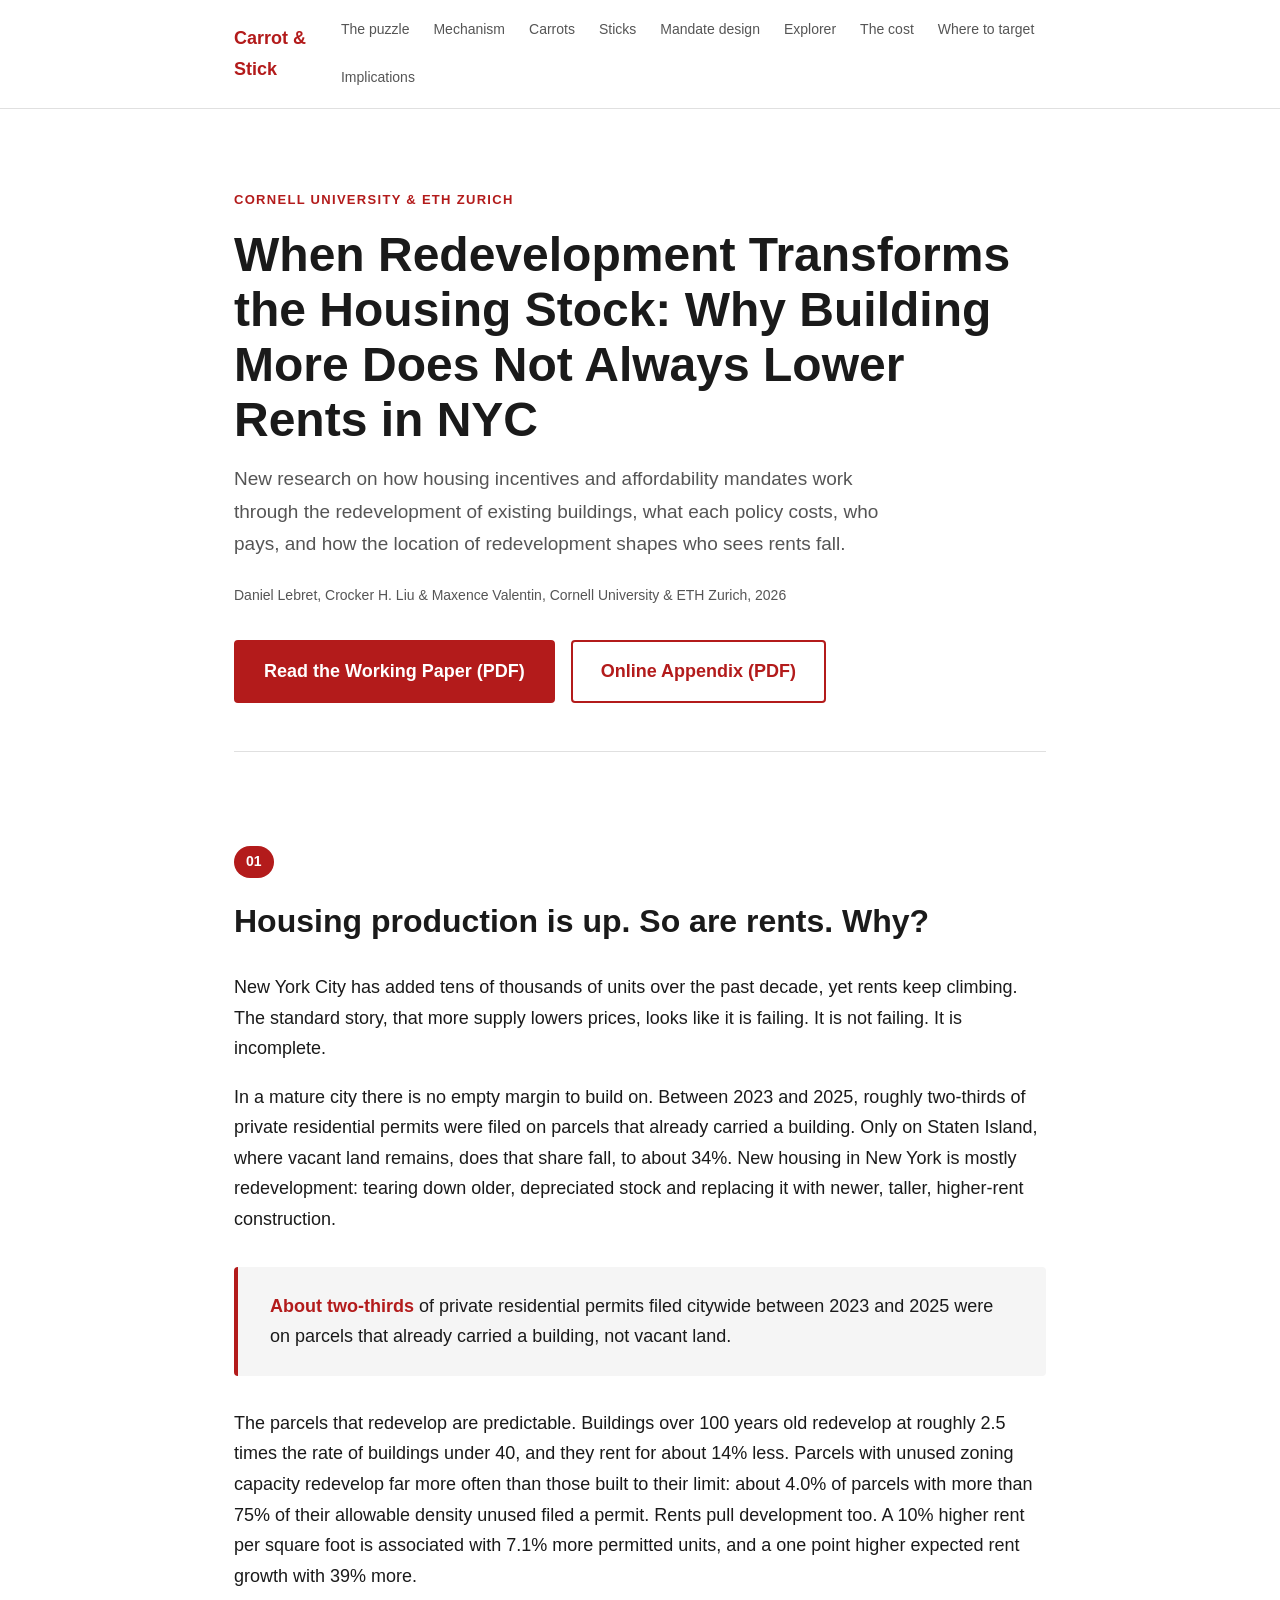
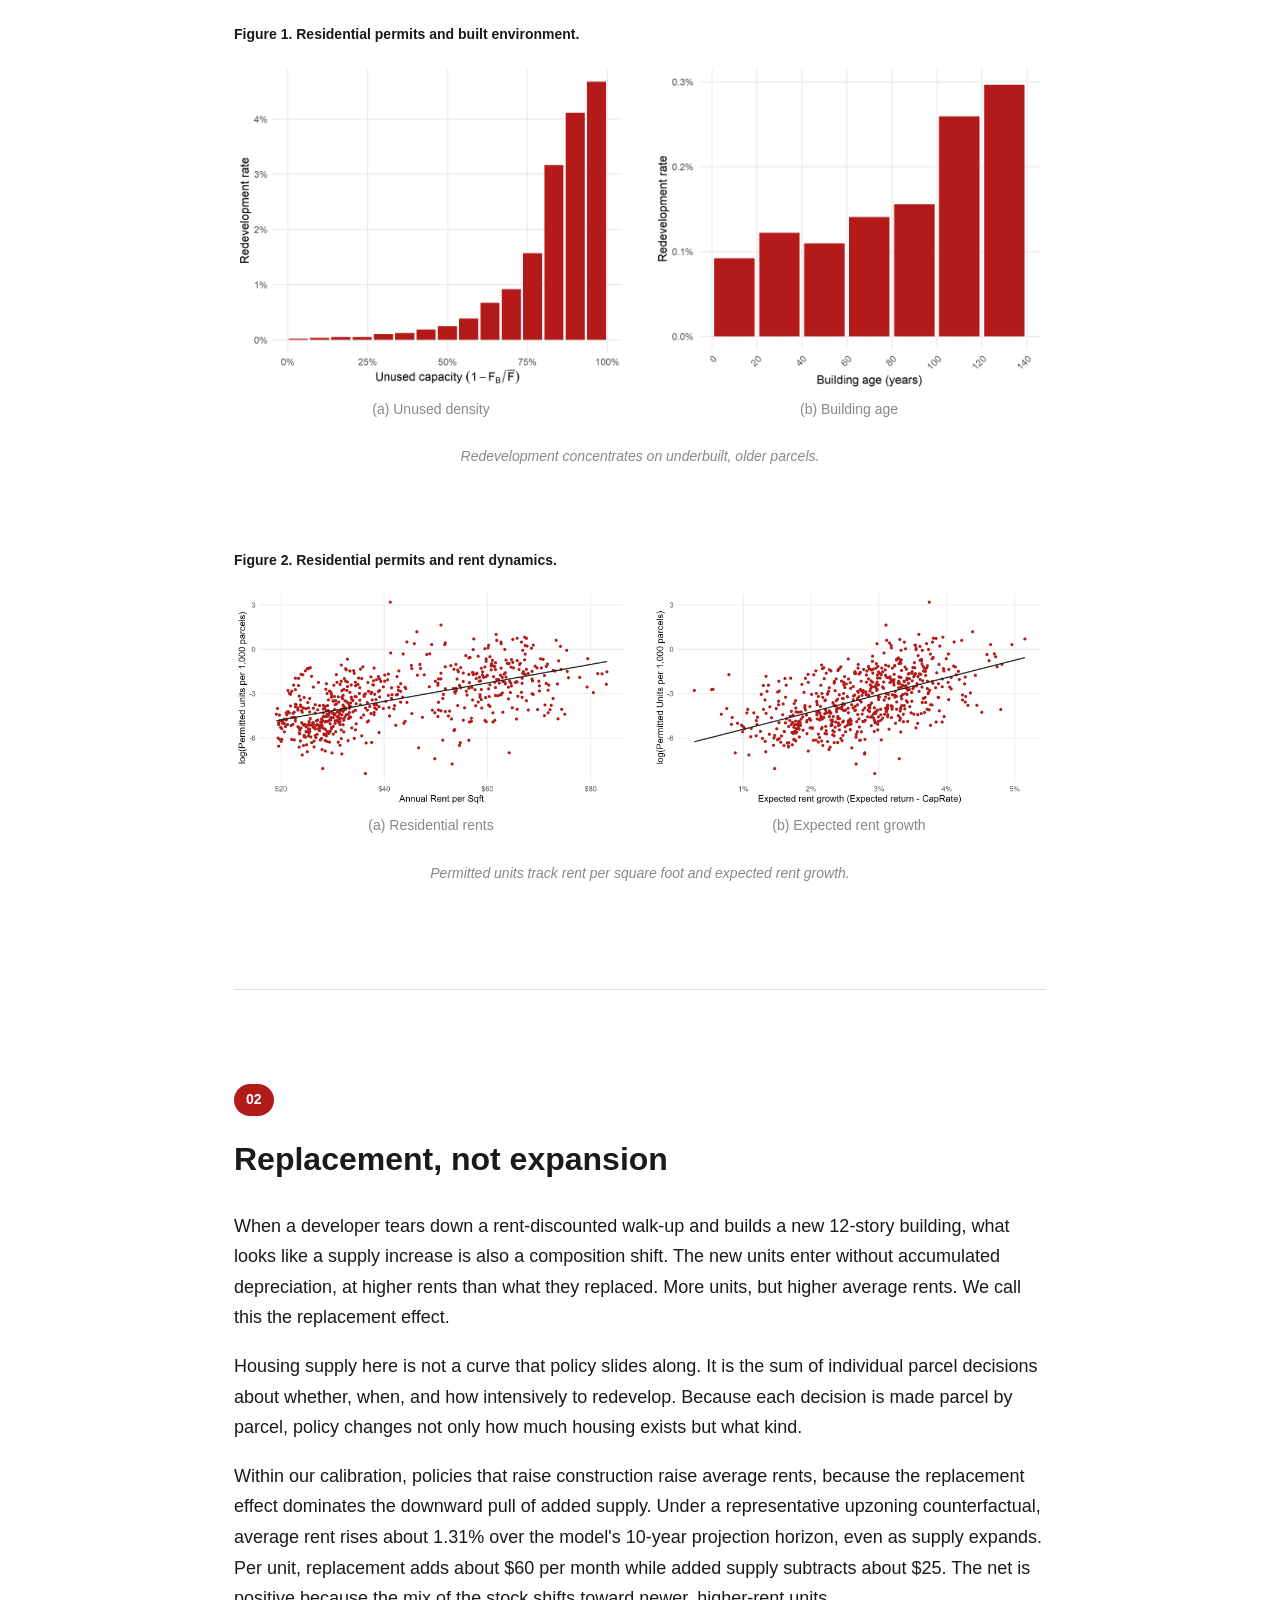
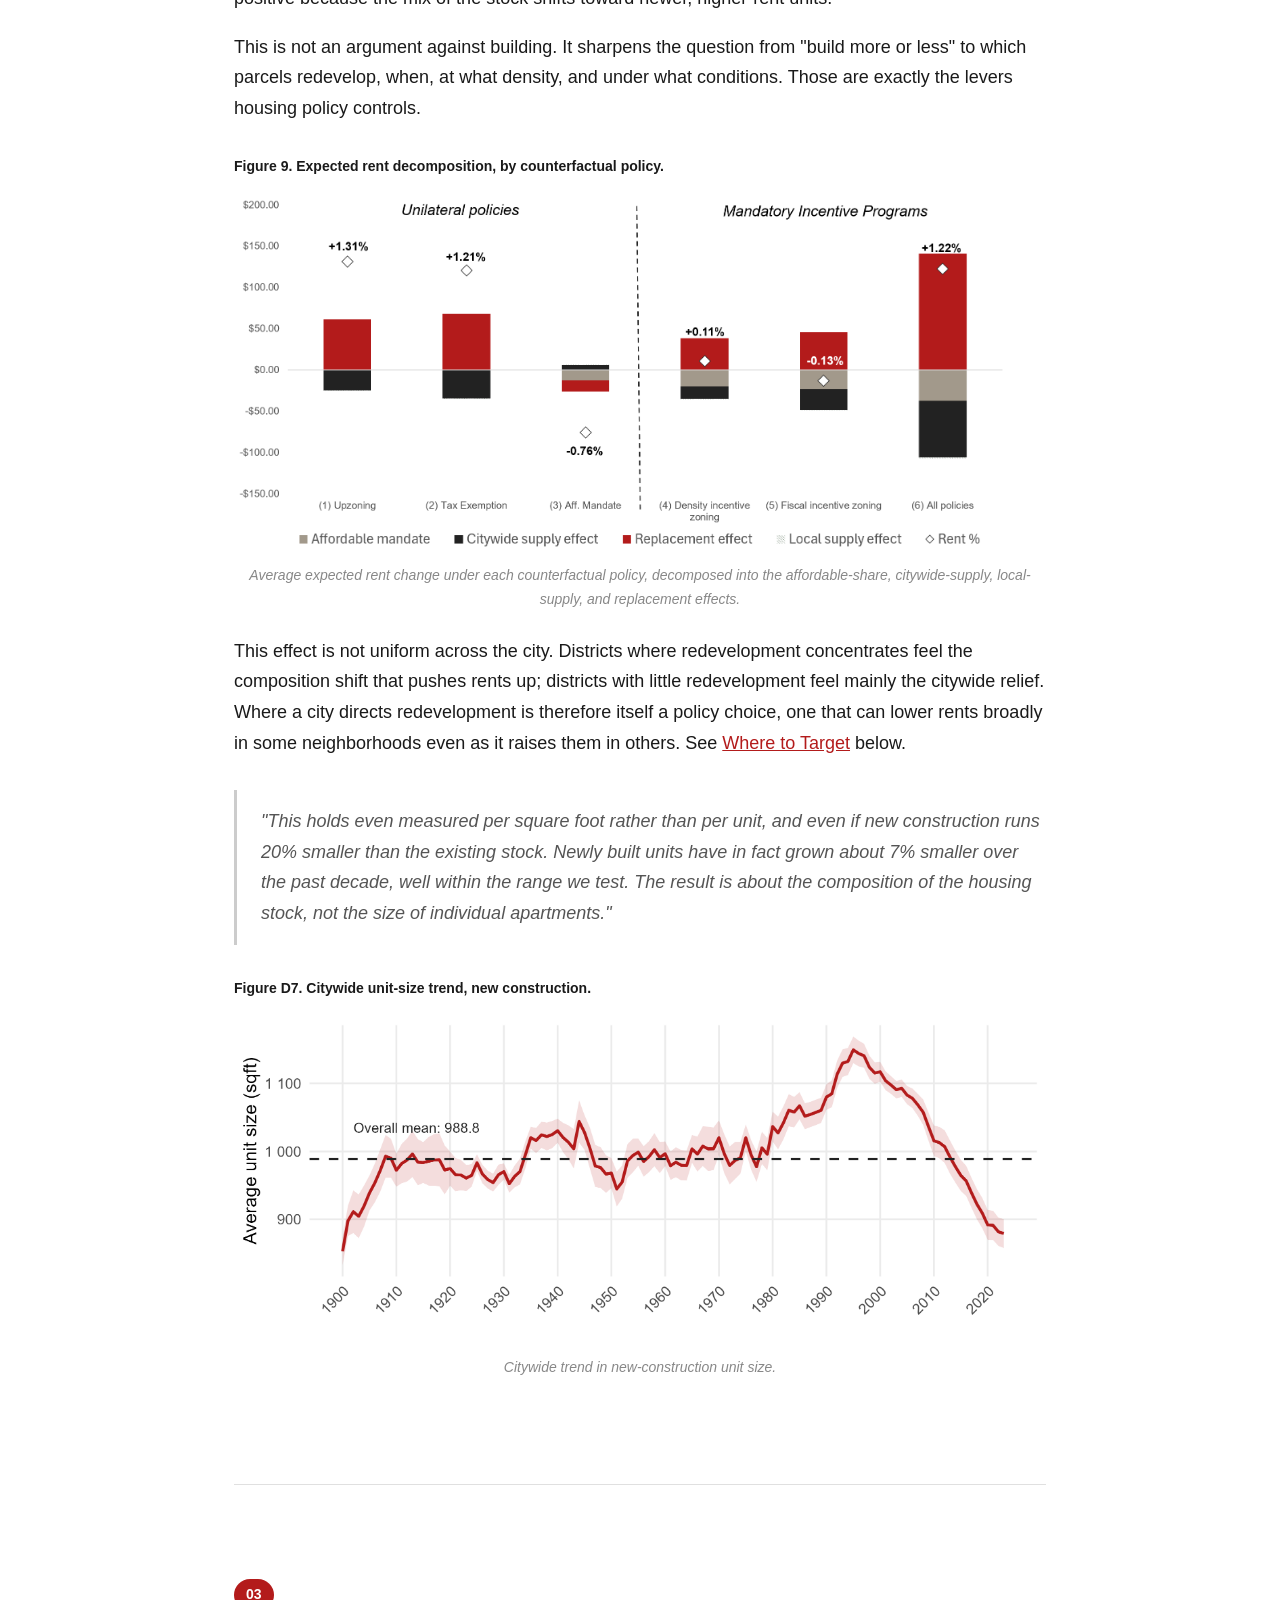
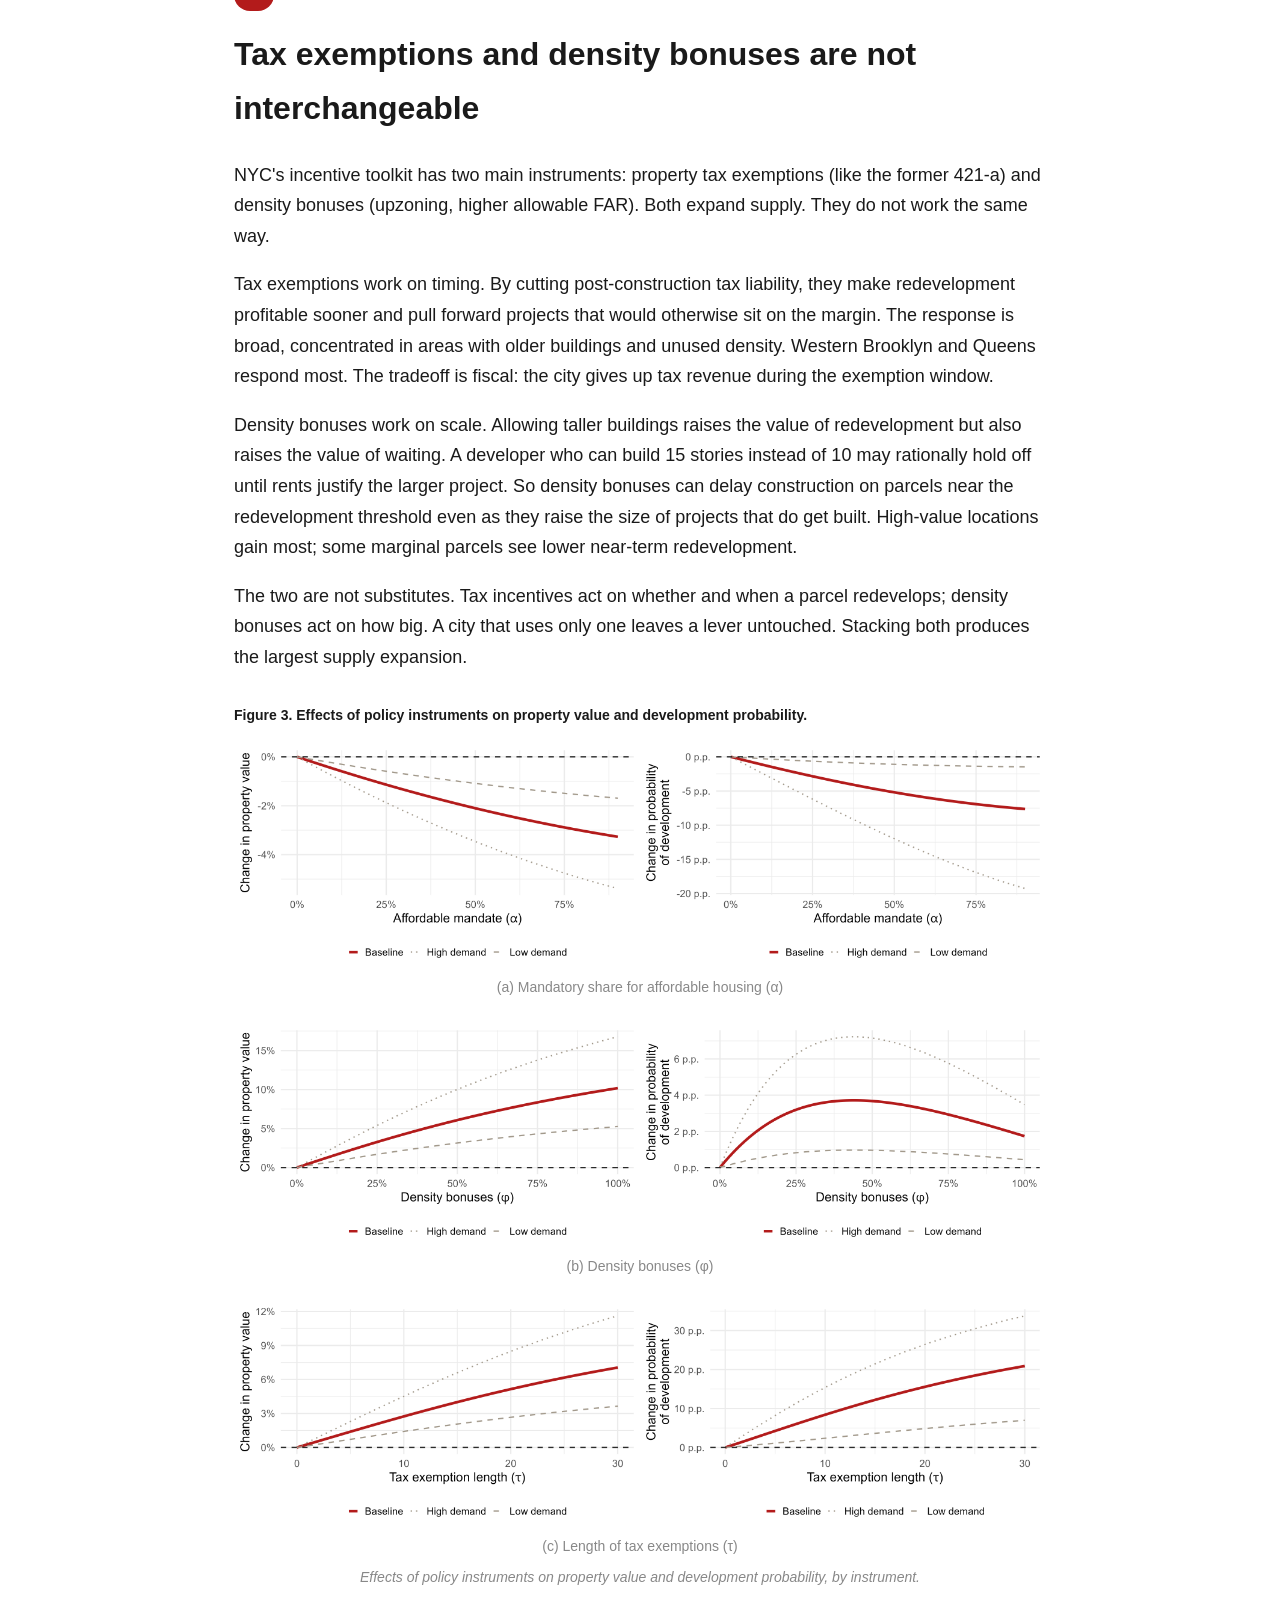
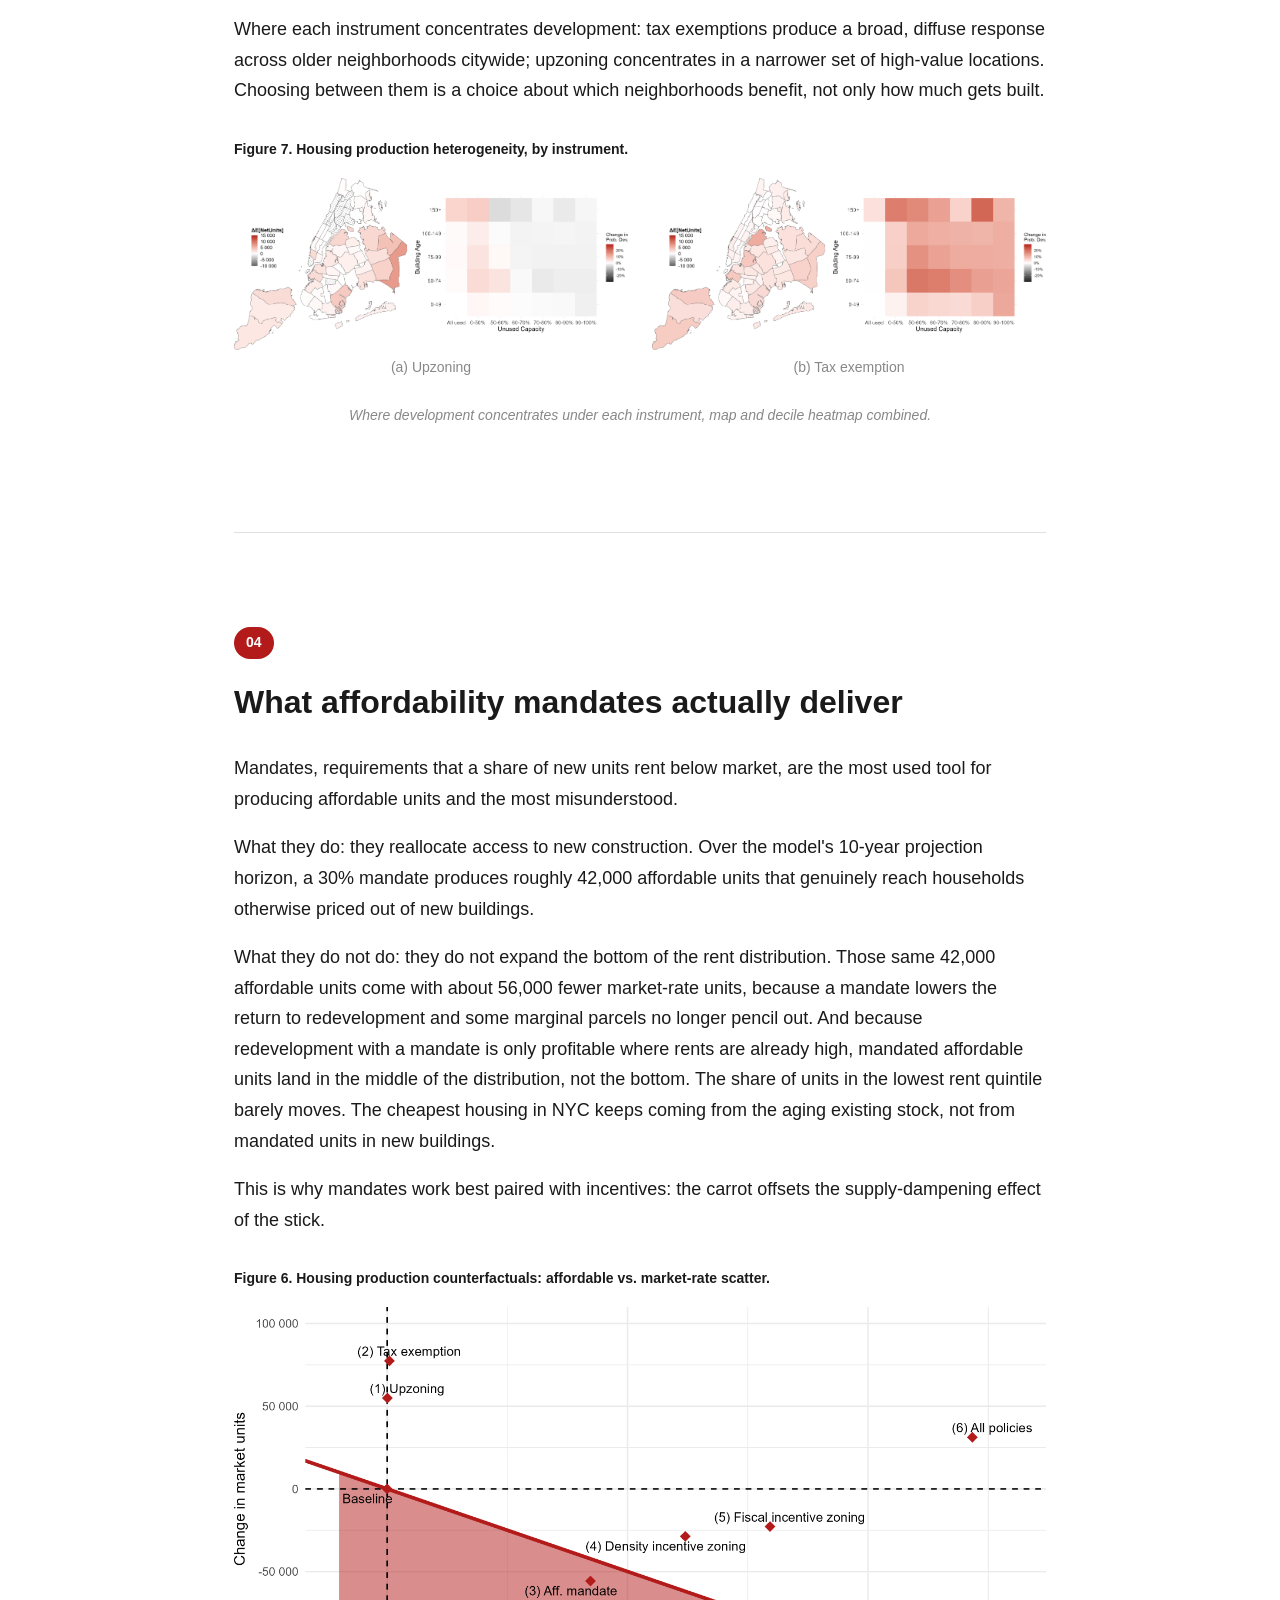
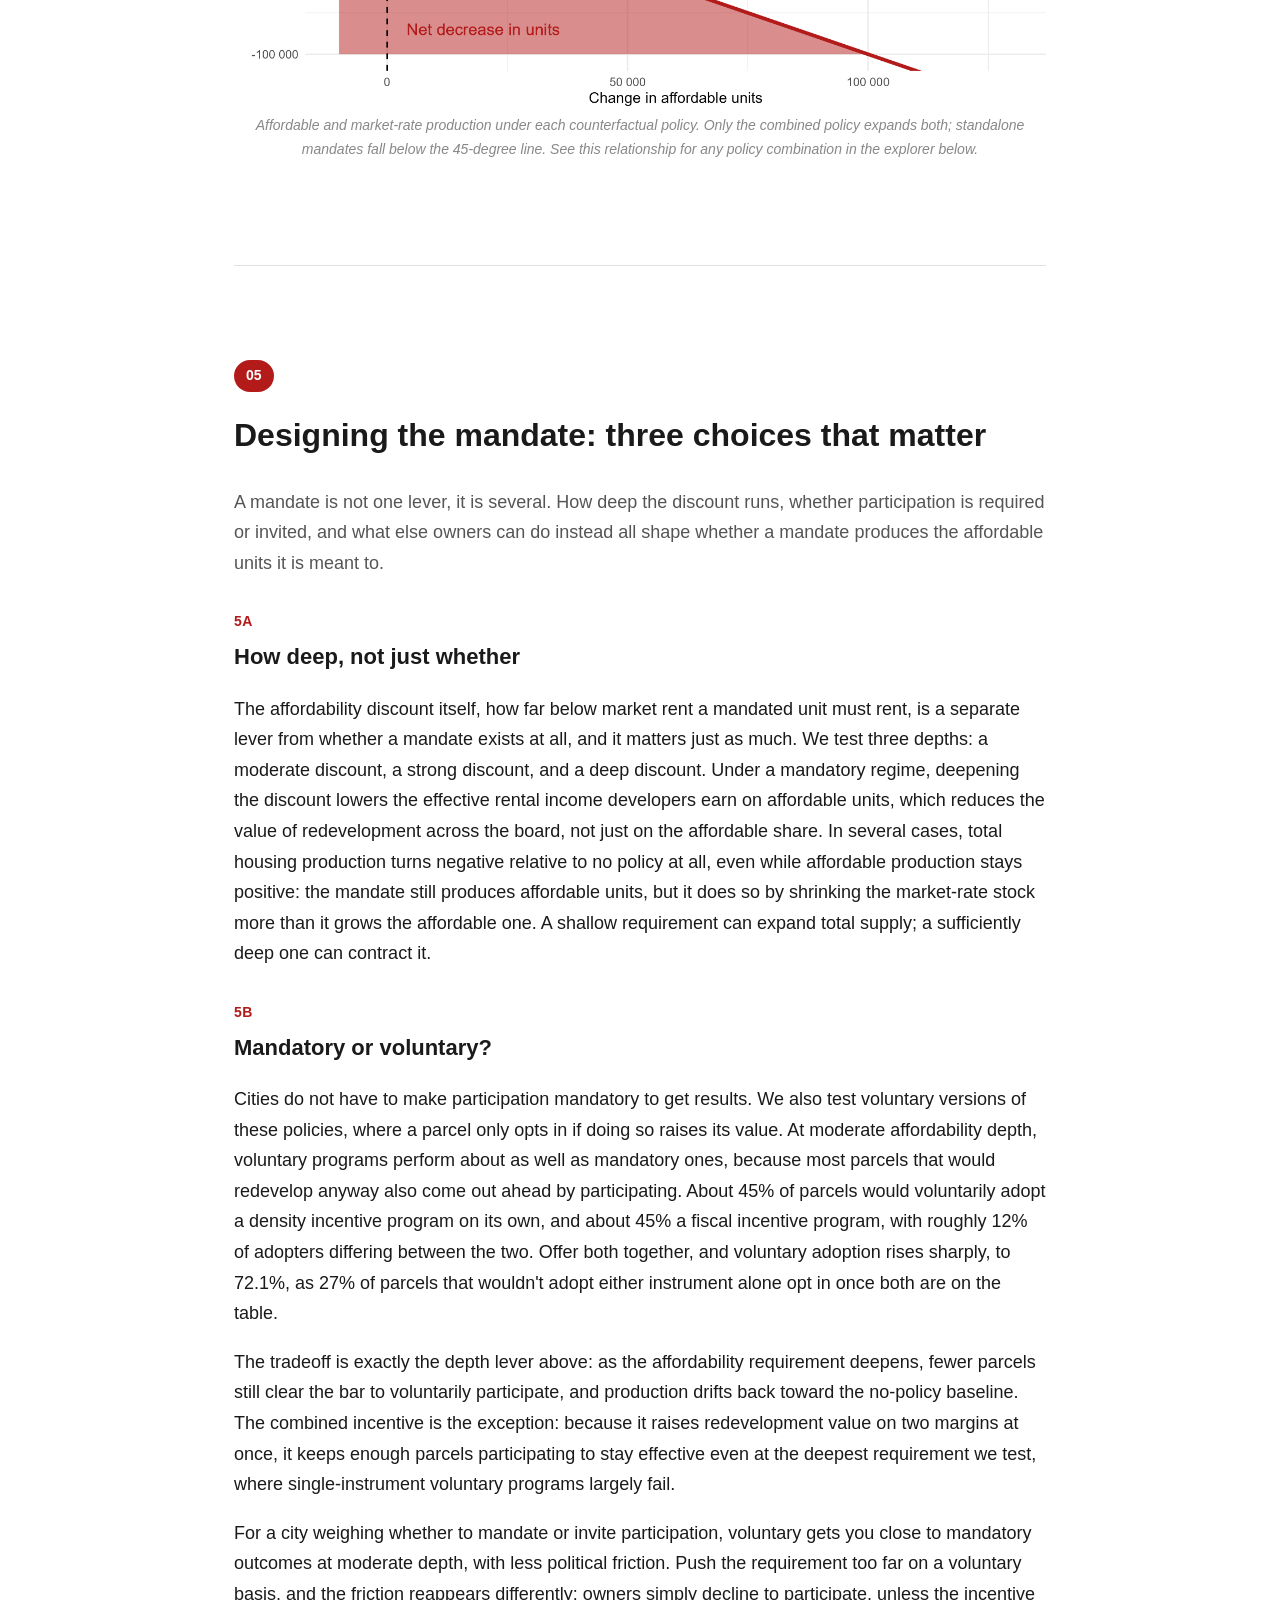
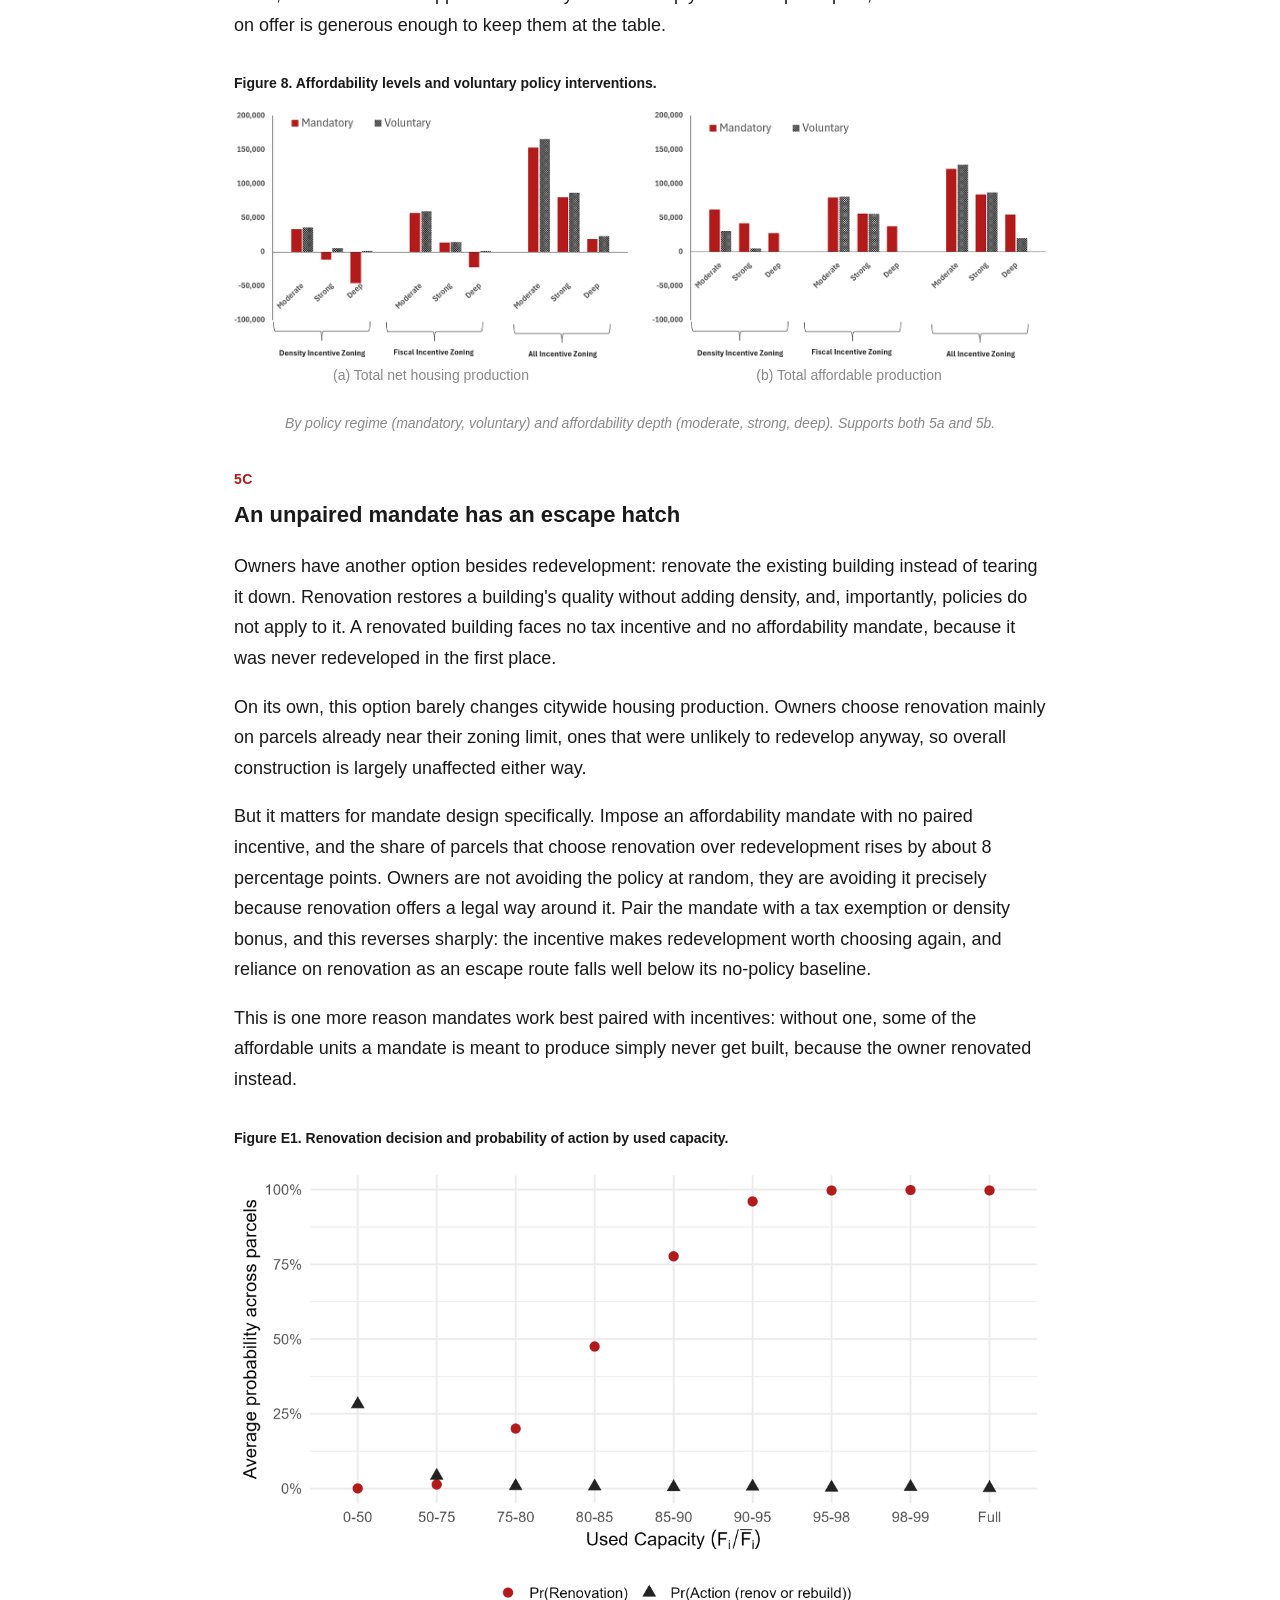
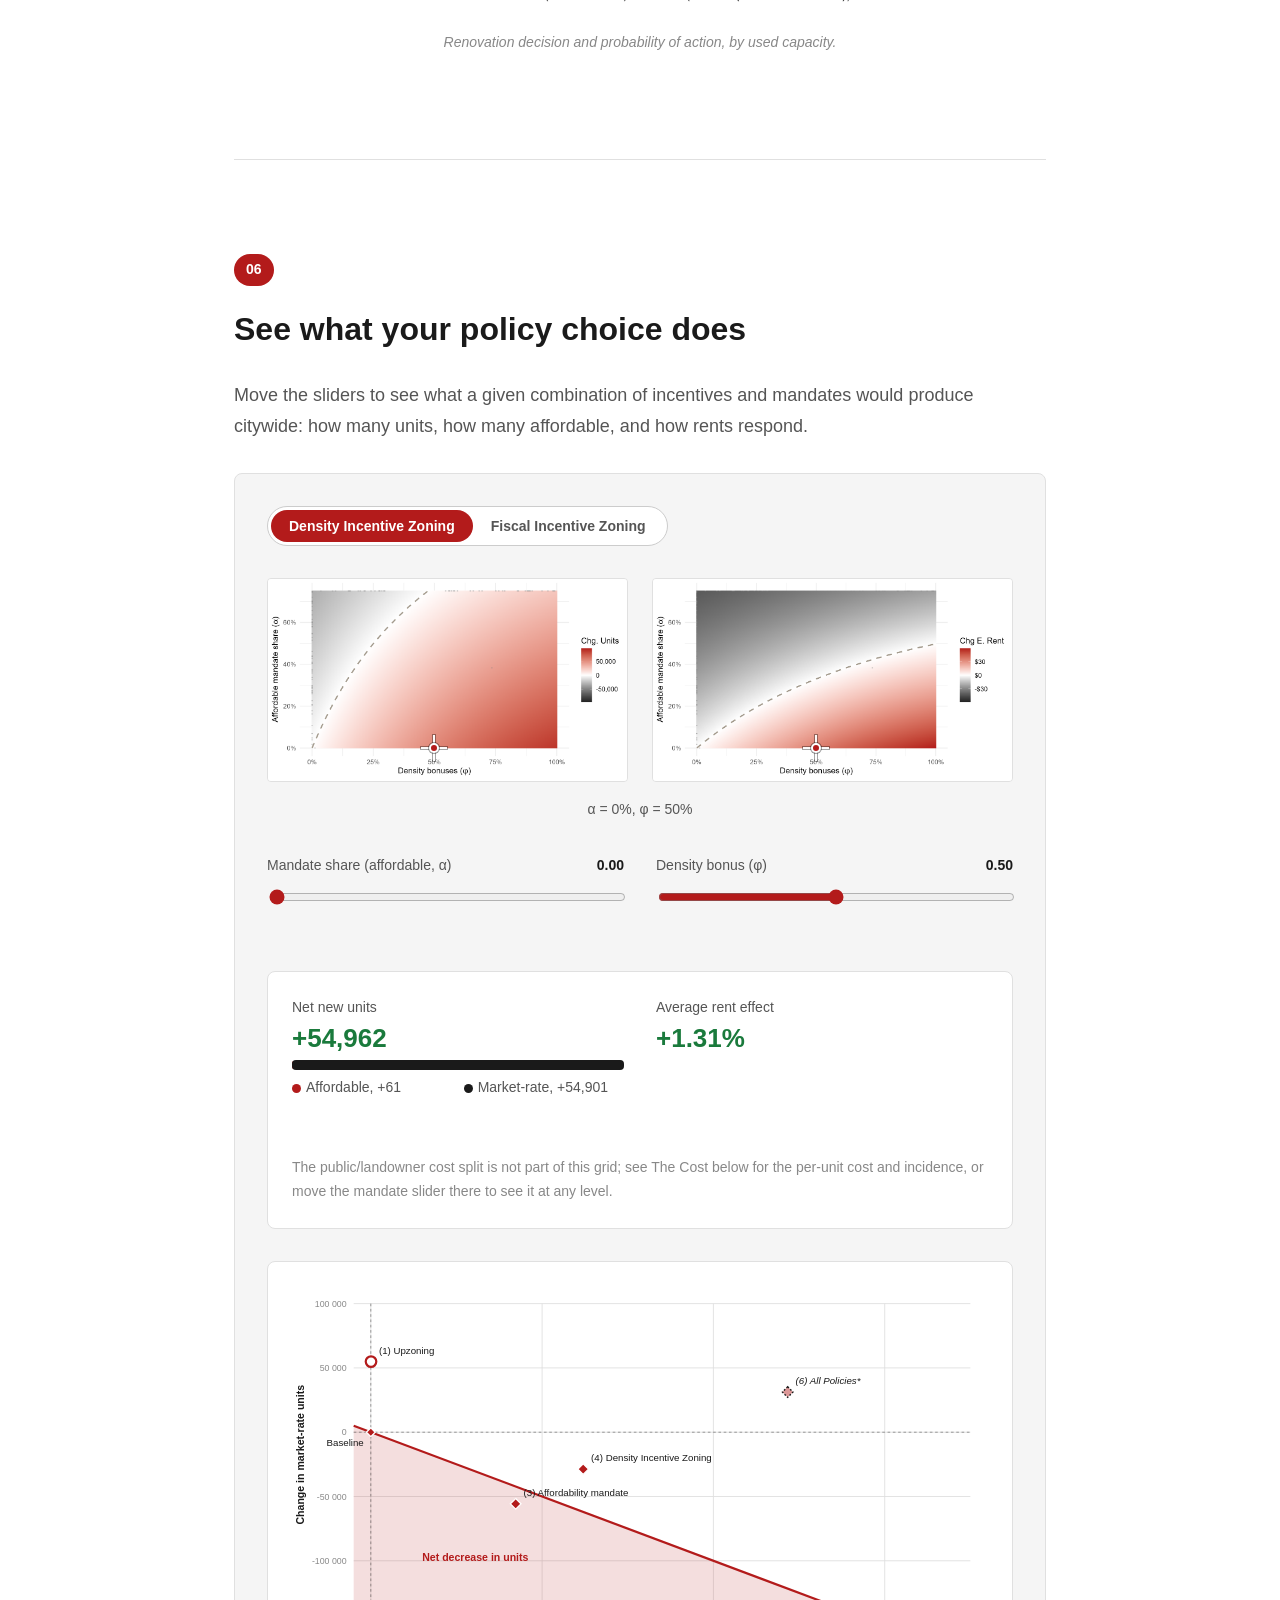
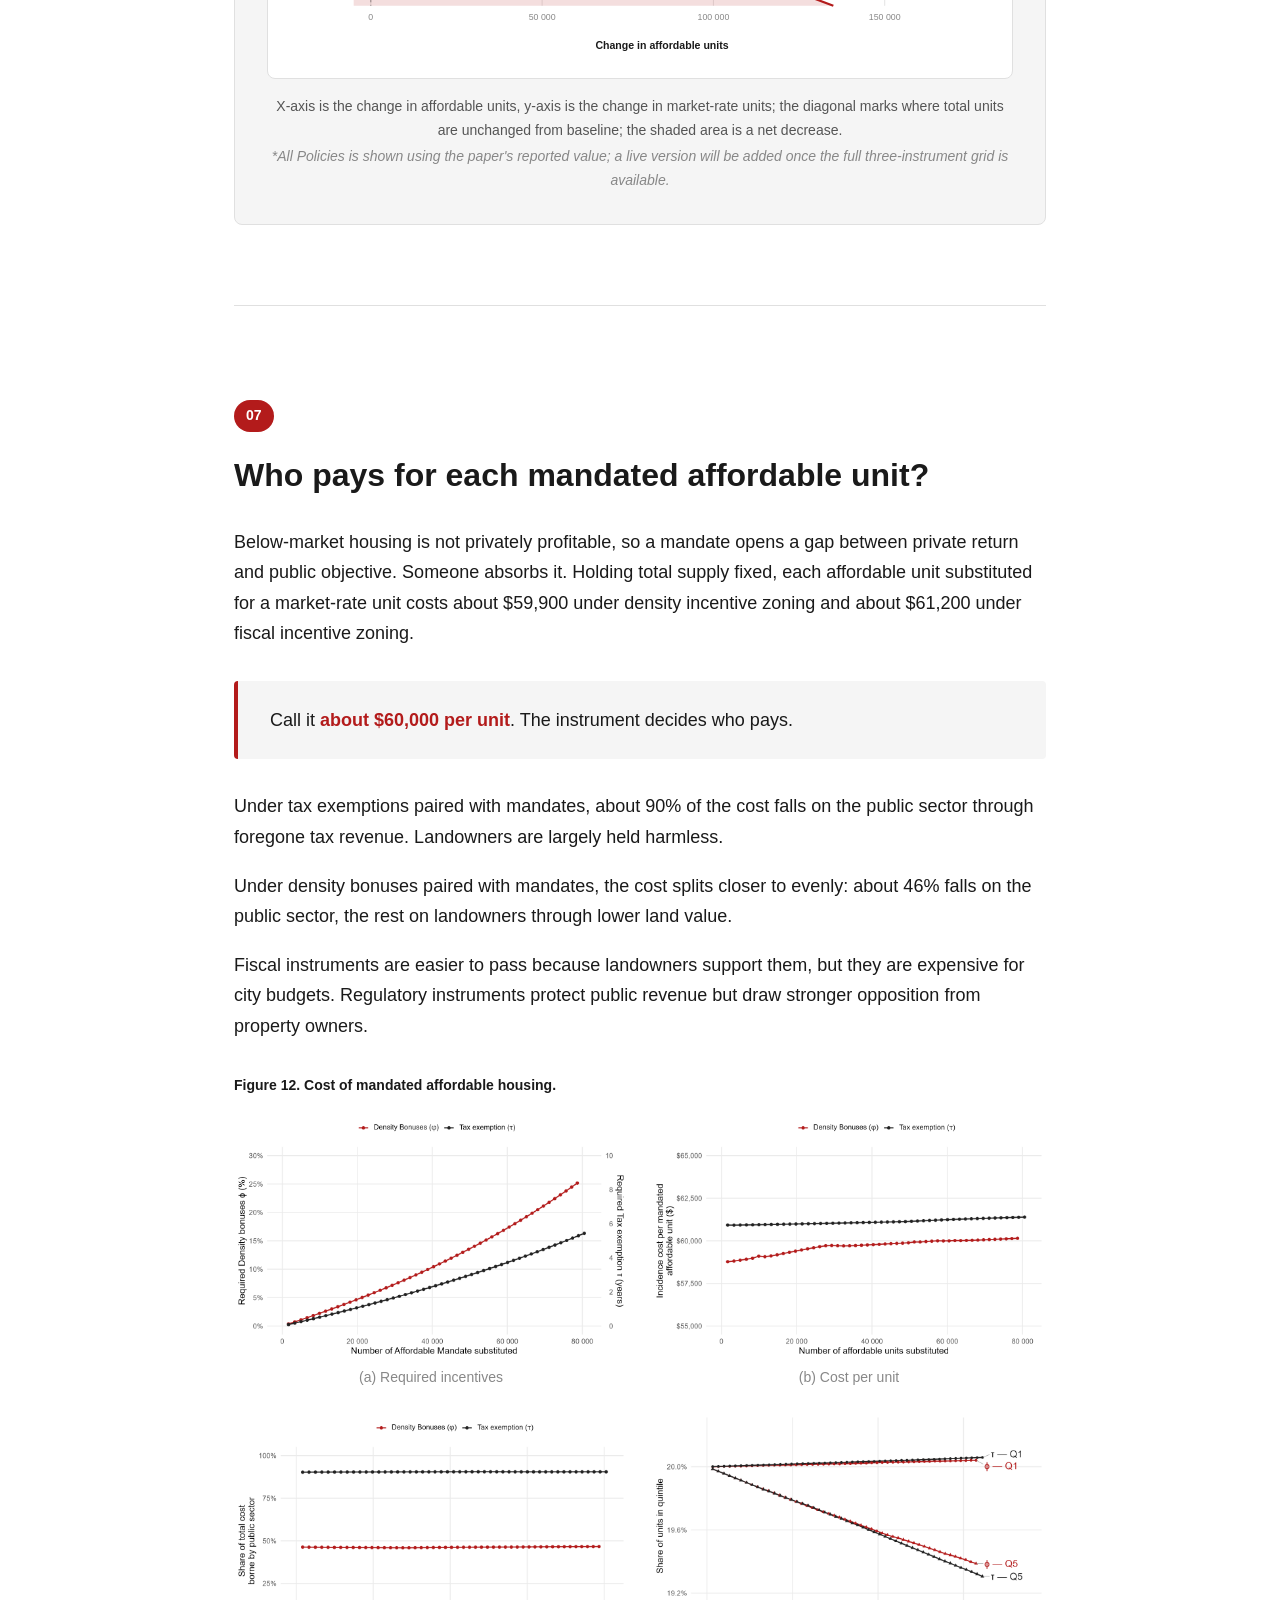
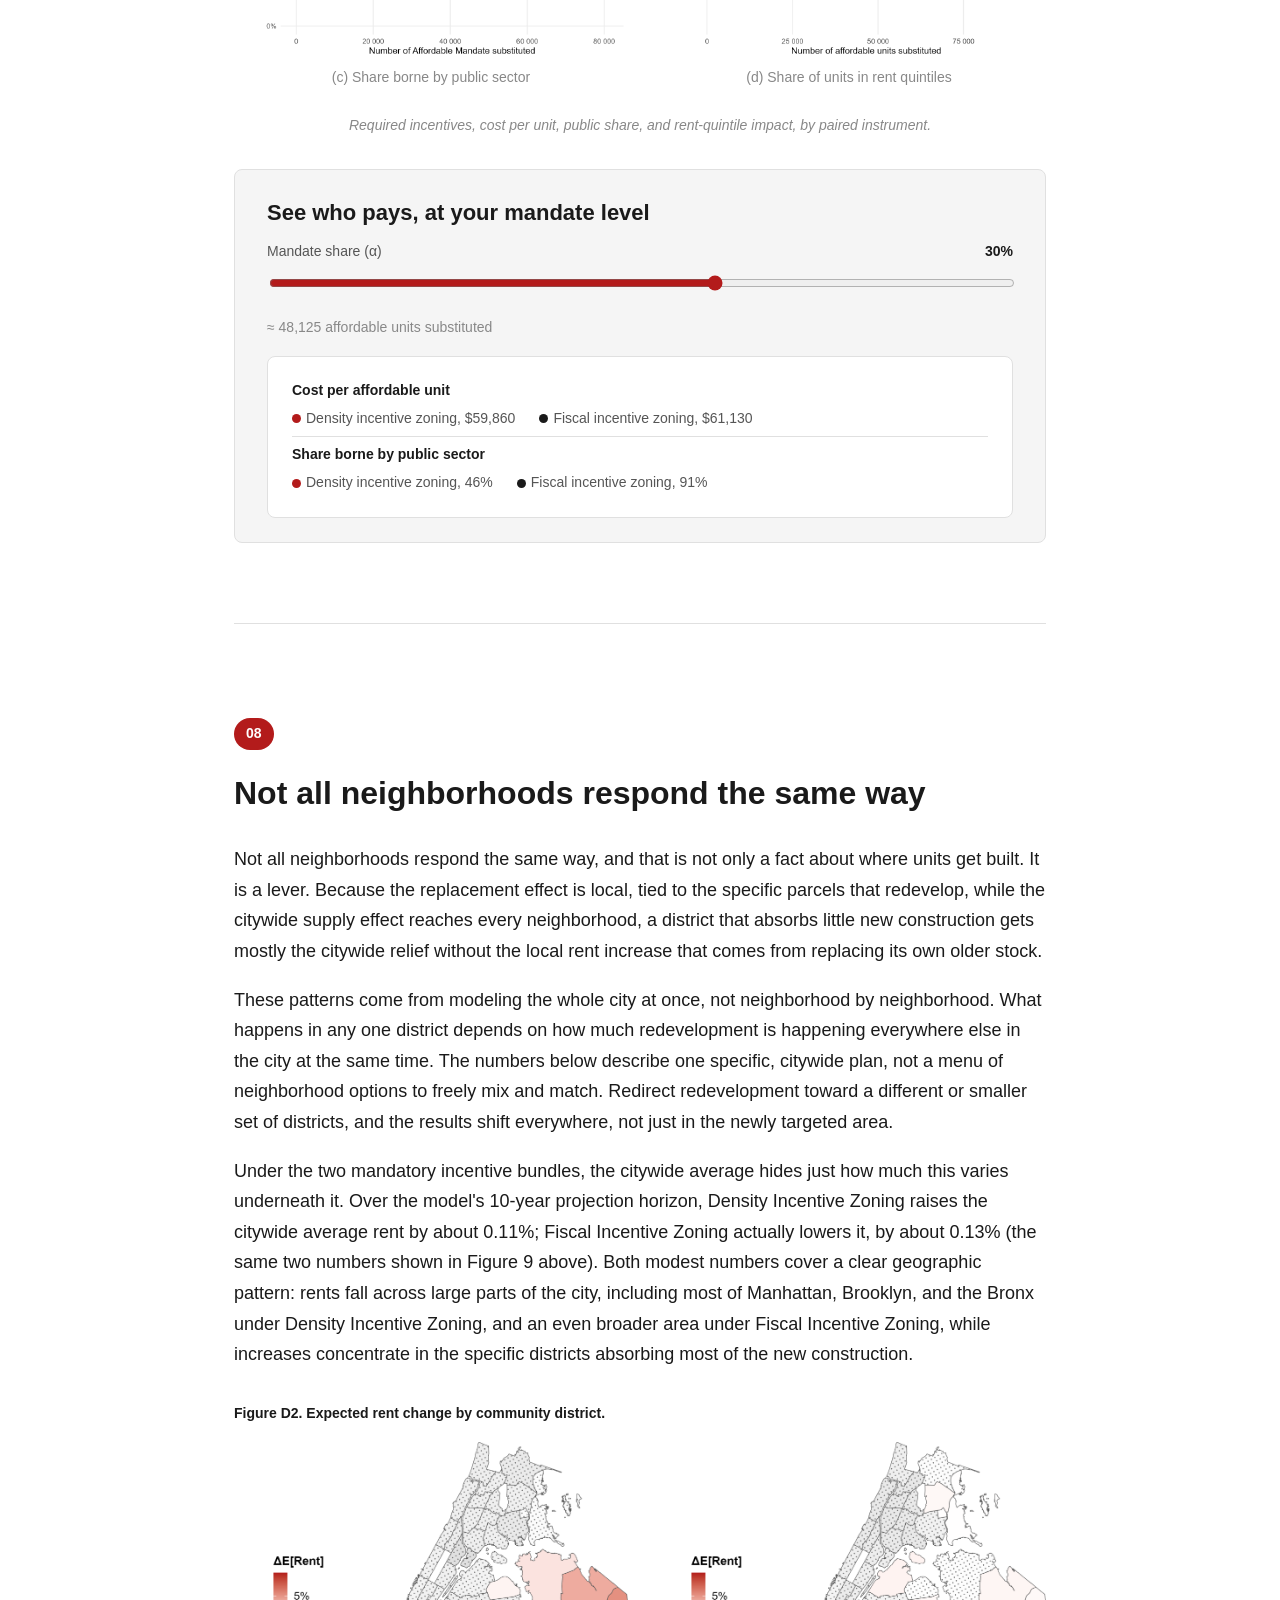
==== commit aa0d29e1: "Add live production-tradeoff scatter to Explorer, restructure layout, address Crocker/Max coauthor f" ====
--- a/policy/index.html
+++ b/policy/index.html
@@ -367,7 +367,8 @@
       <p class="figure-caption">
         Affordable and market-rate production under each counterfactual
         policy. Only the combined policy expands both; standalone mandates
-        fall below the 45-degree line.
+        fall below the 45-degree line. See this relationship for any policy
+        combination in the explorer below.
       </p>
     </div>
   </section>
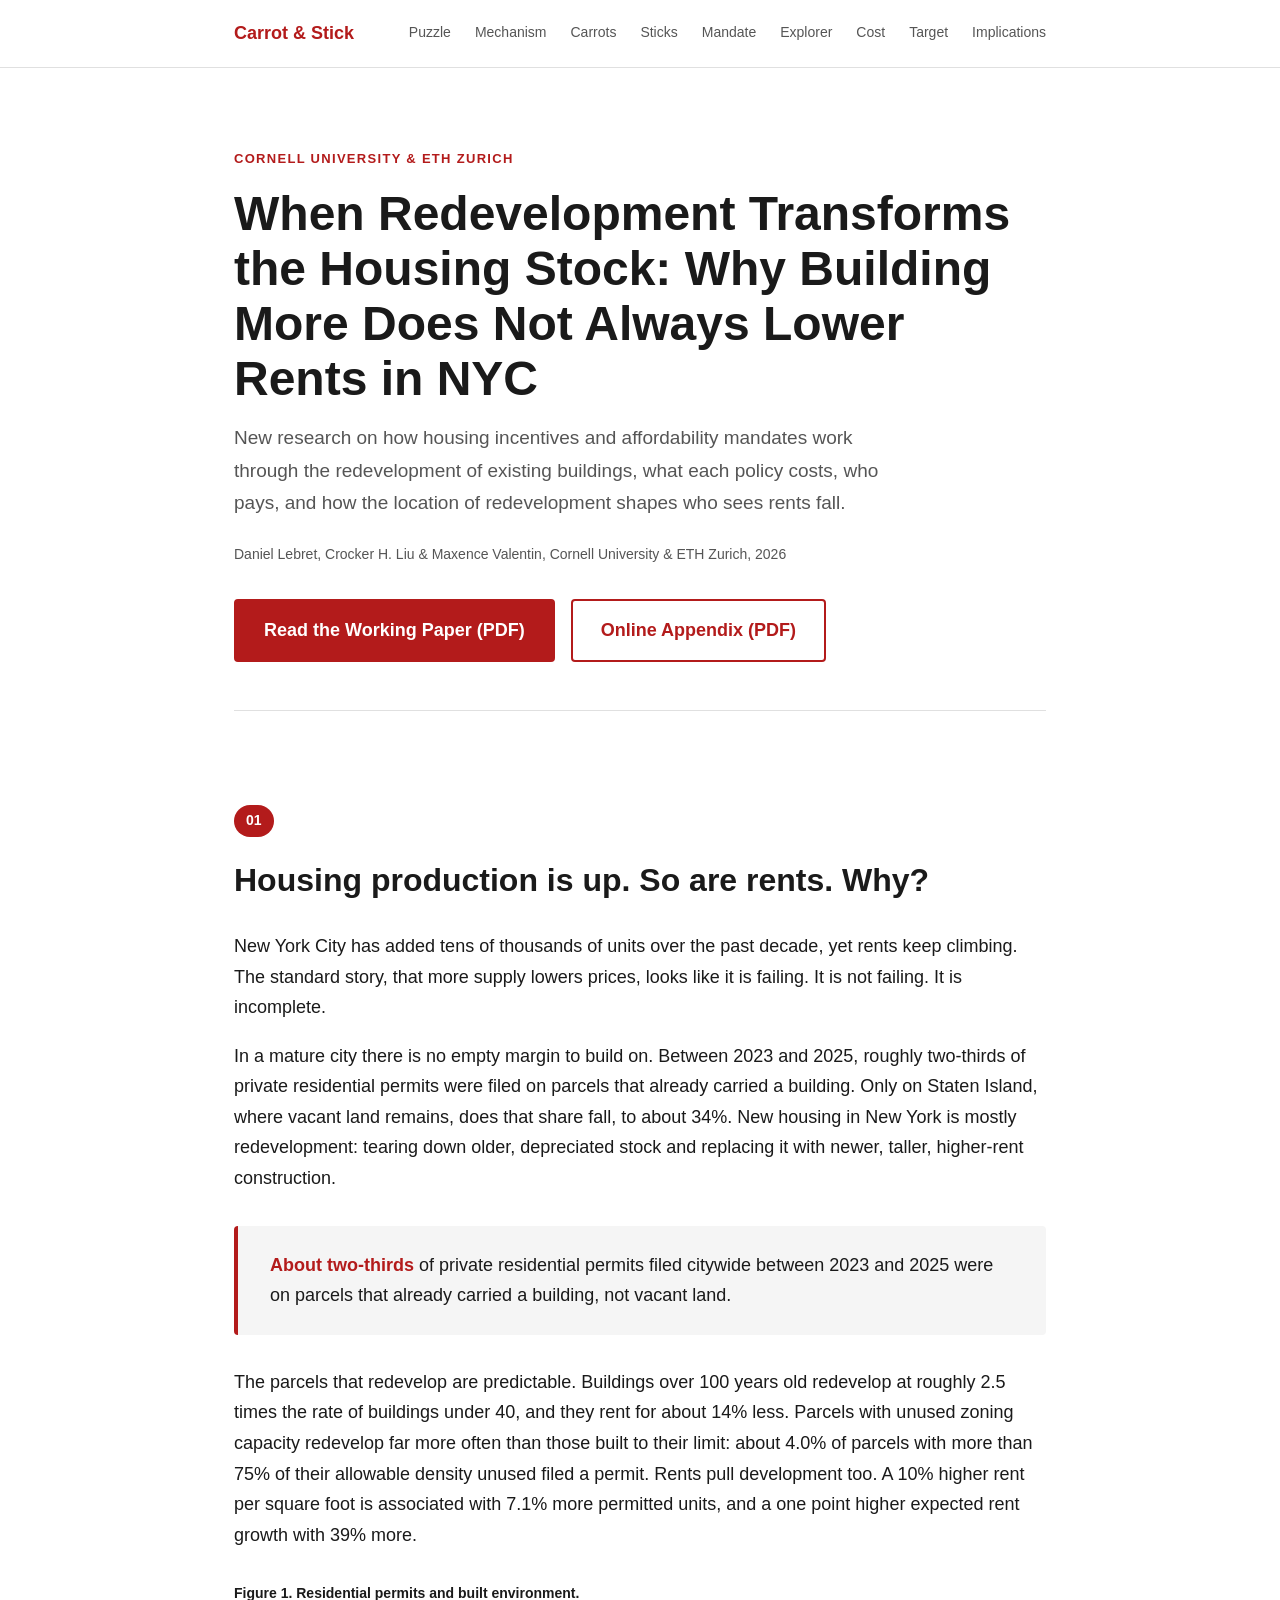
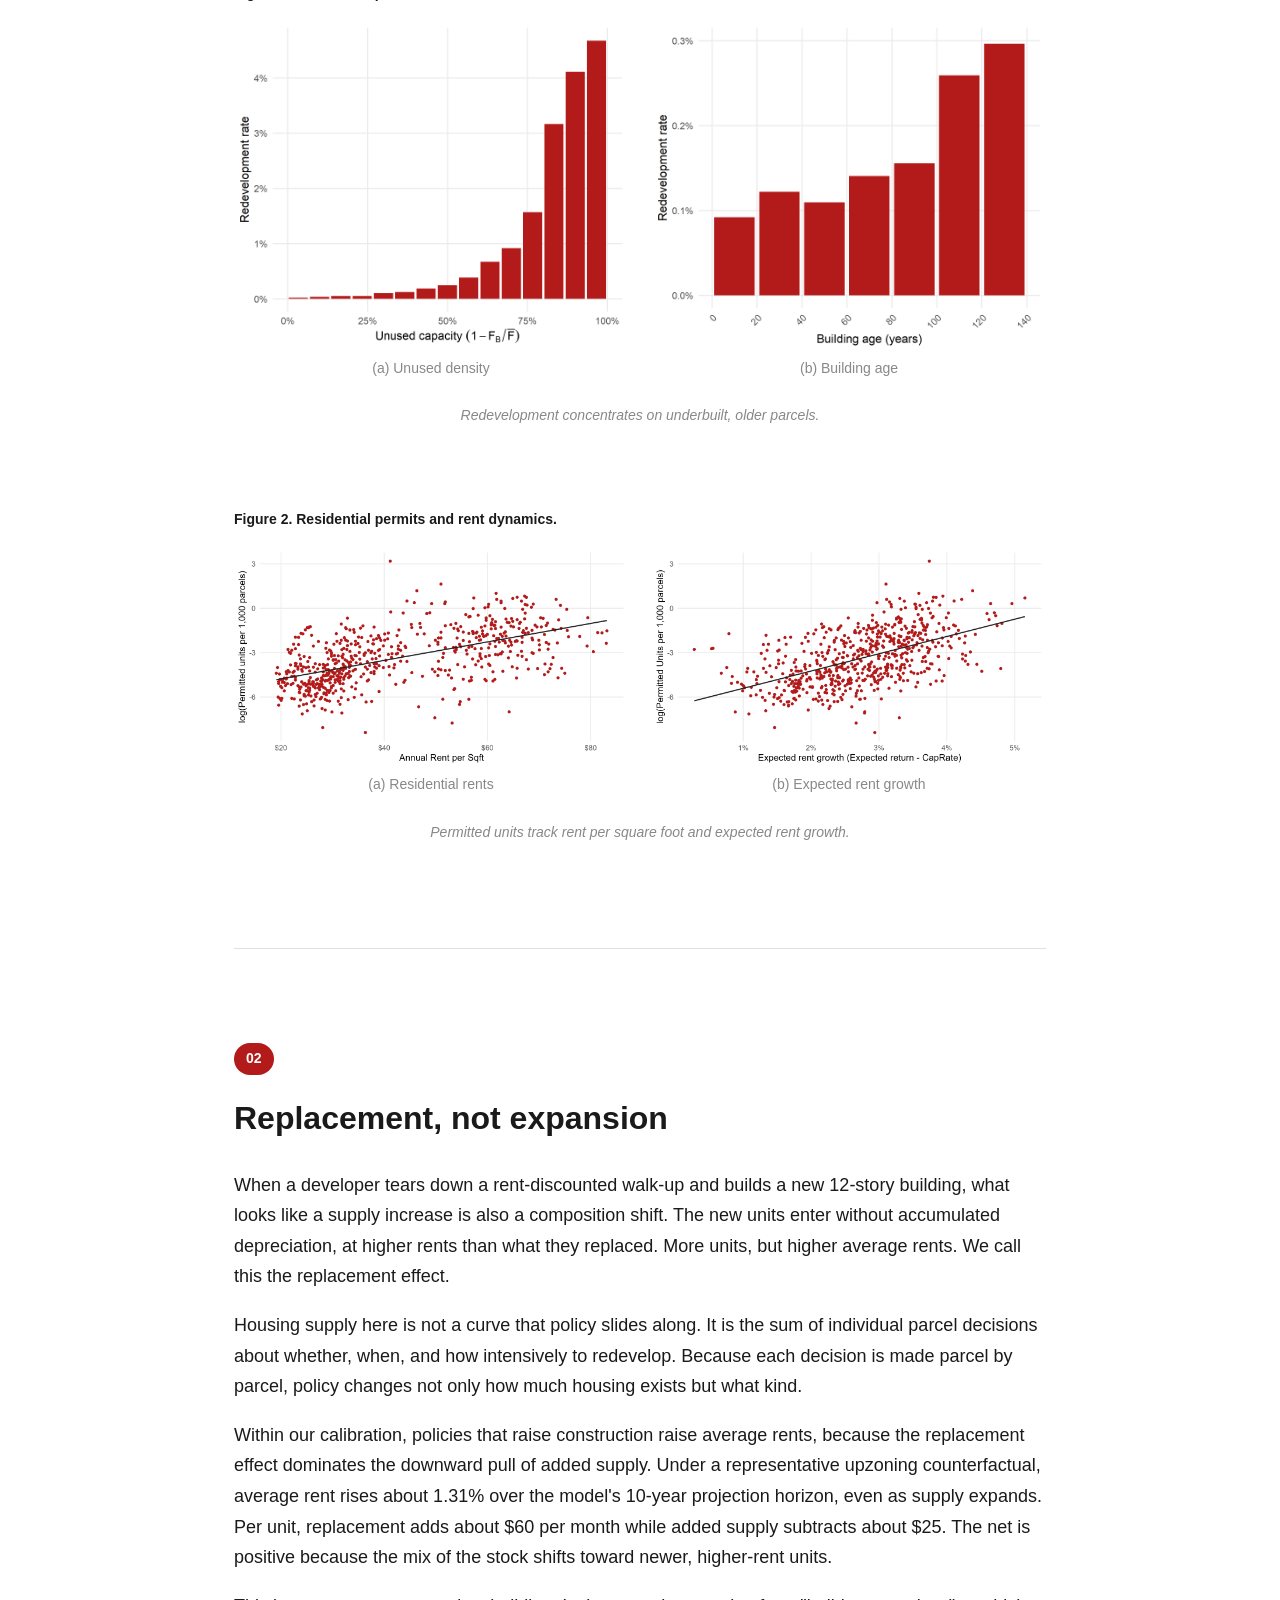
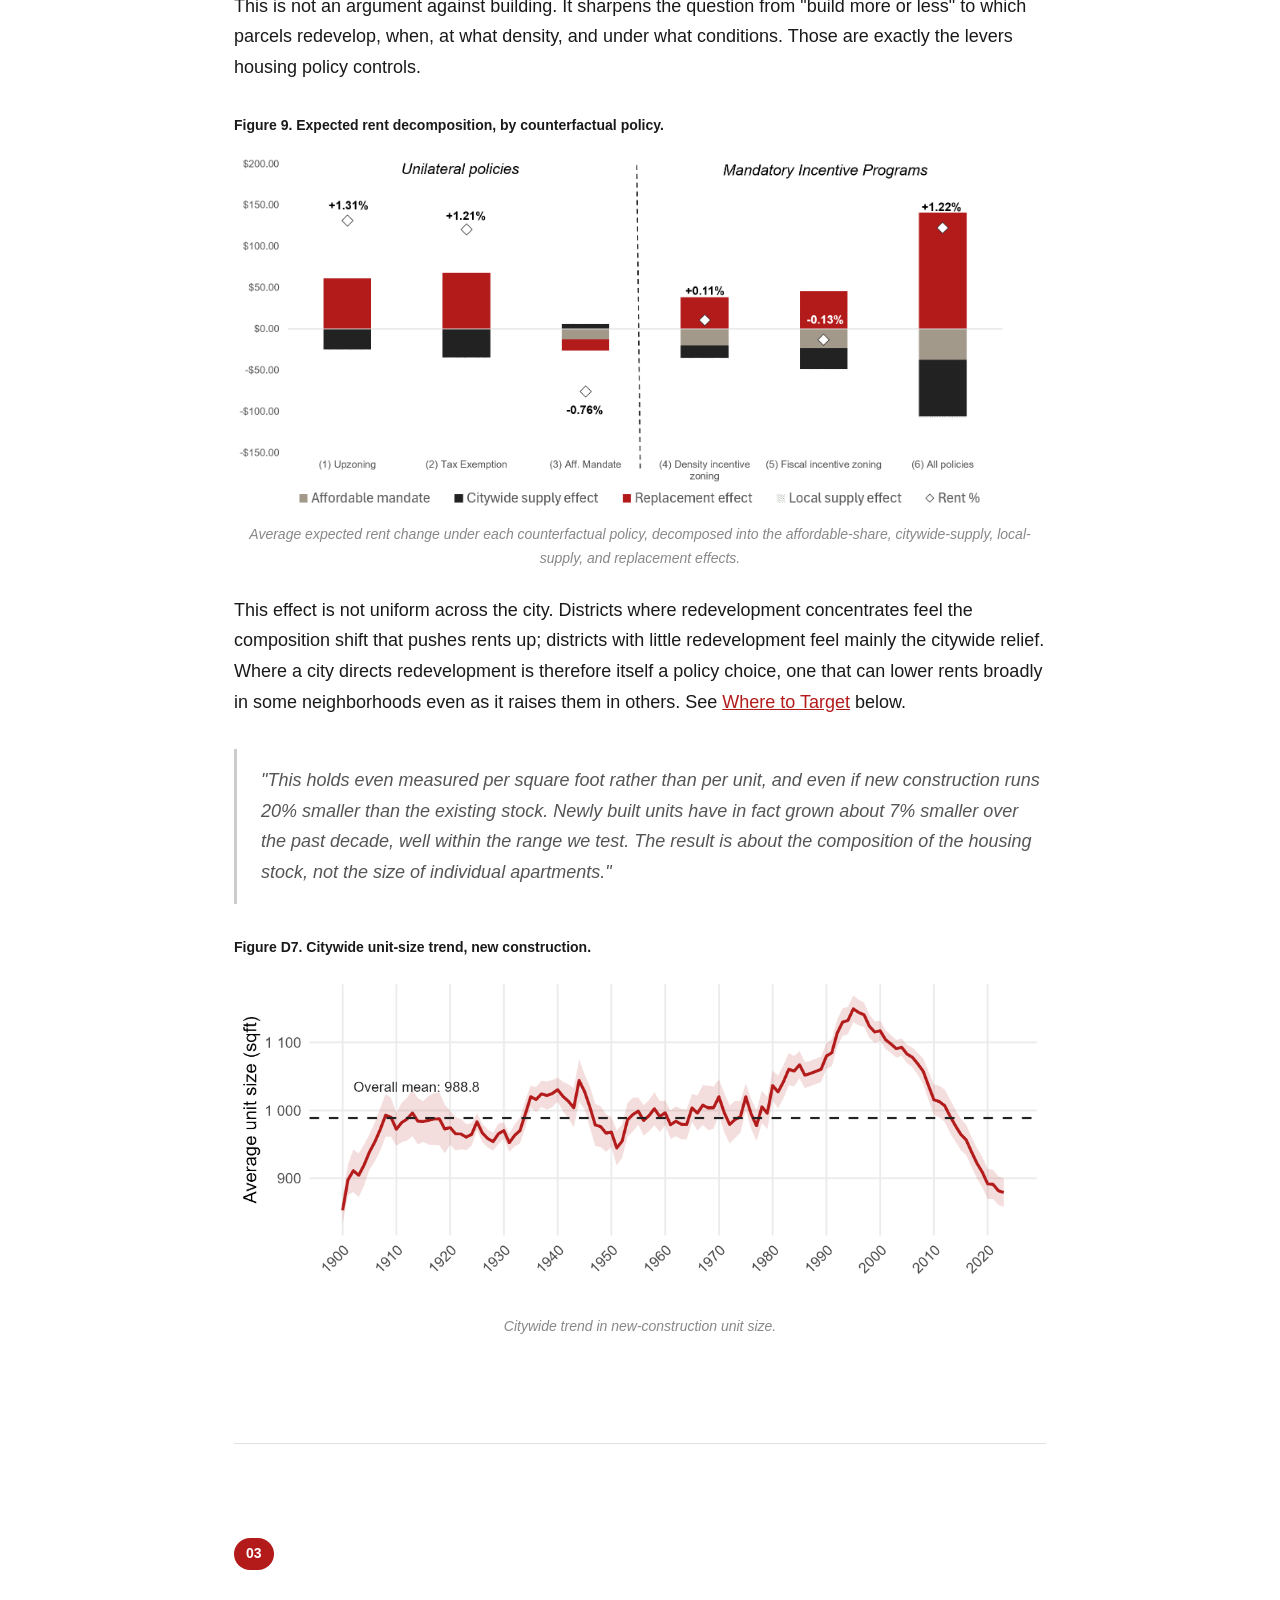
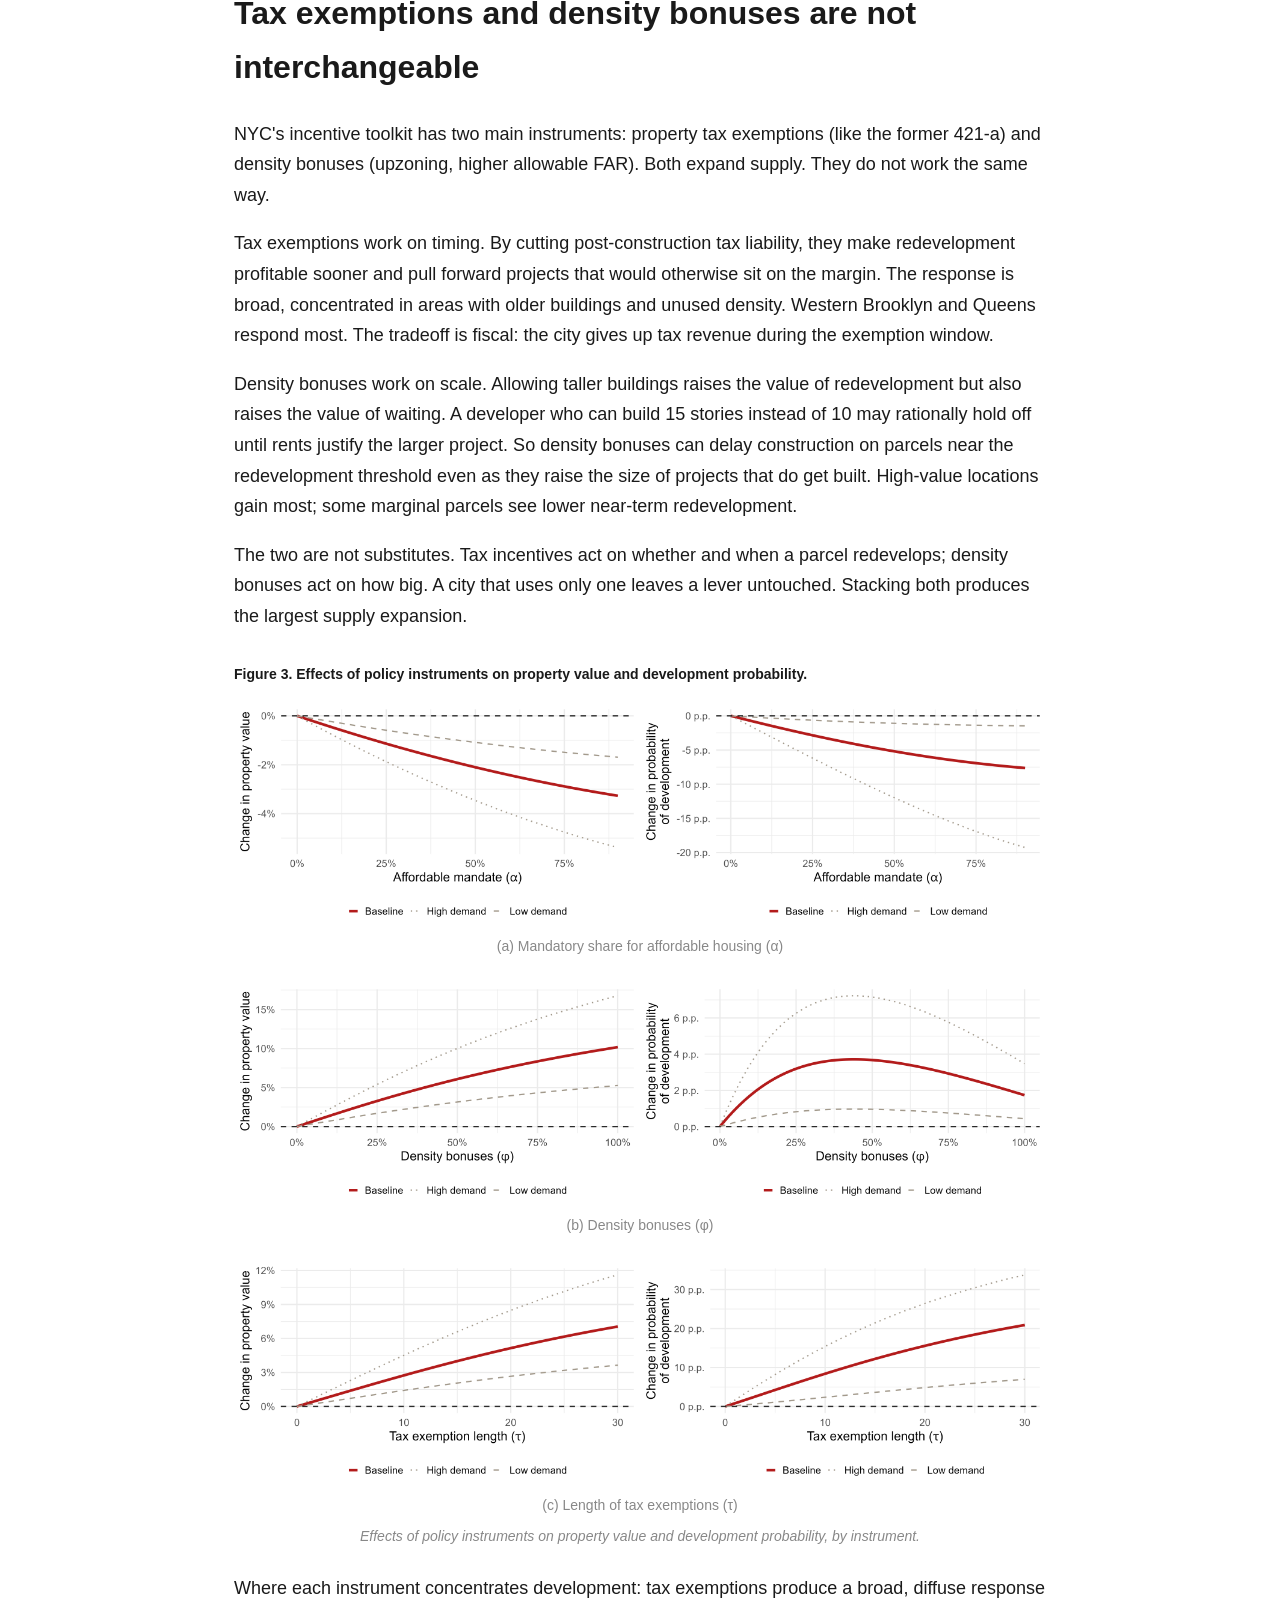
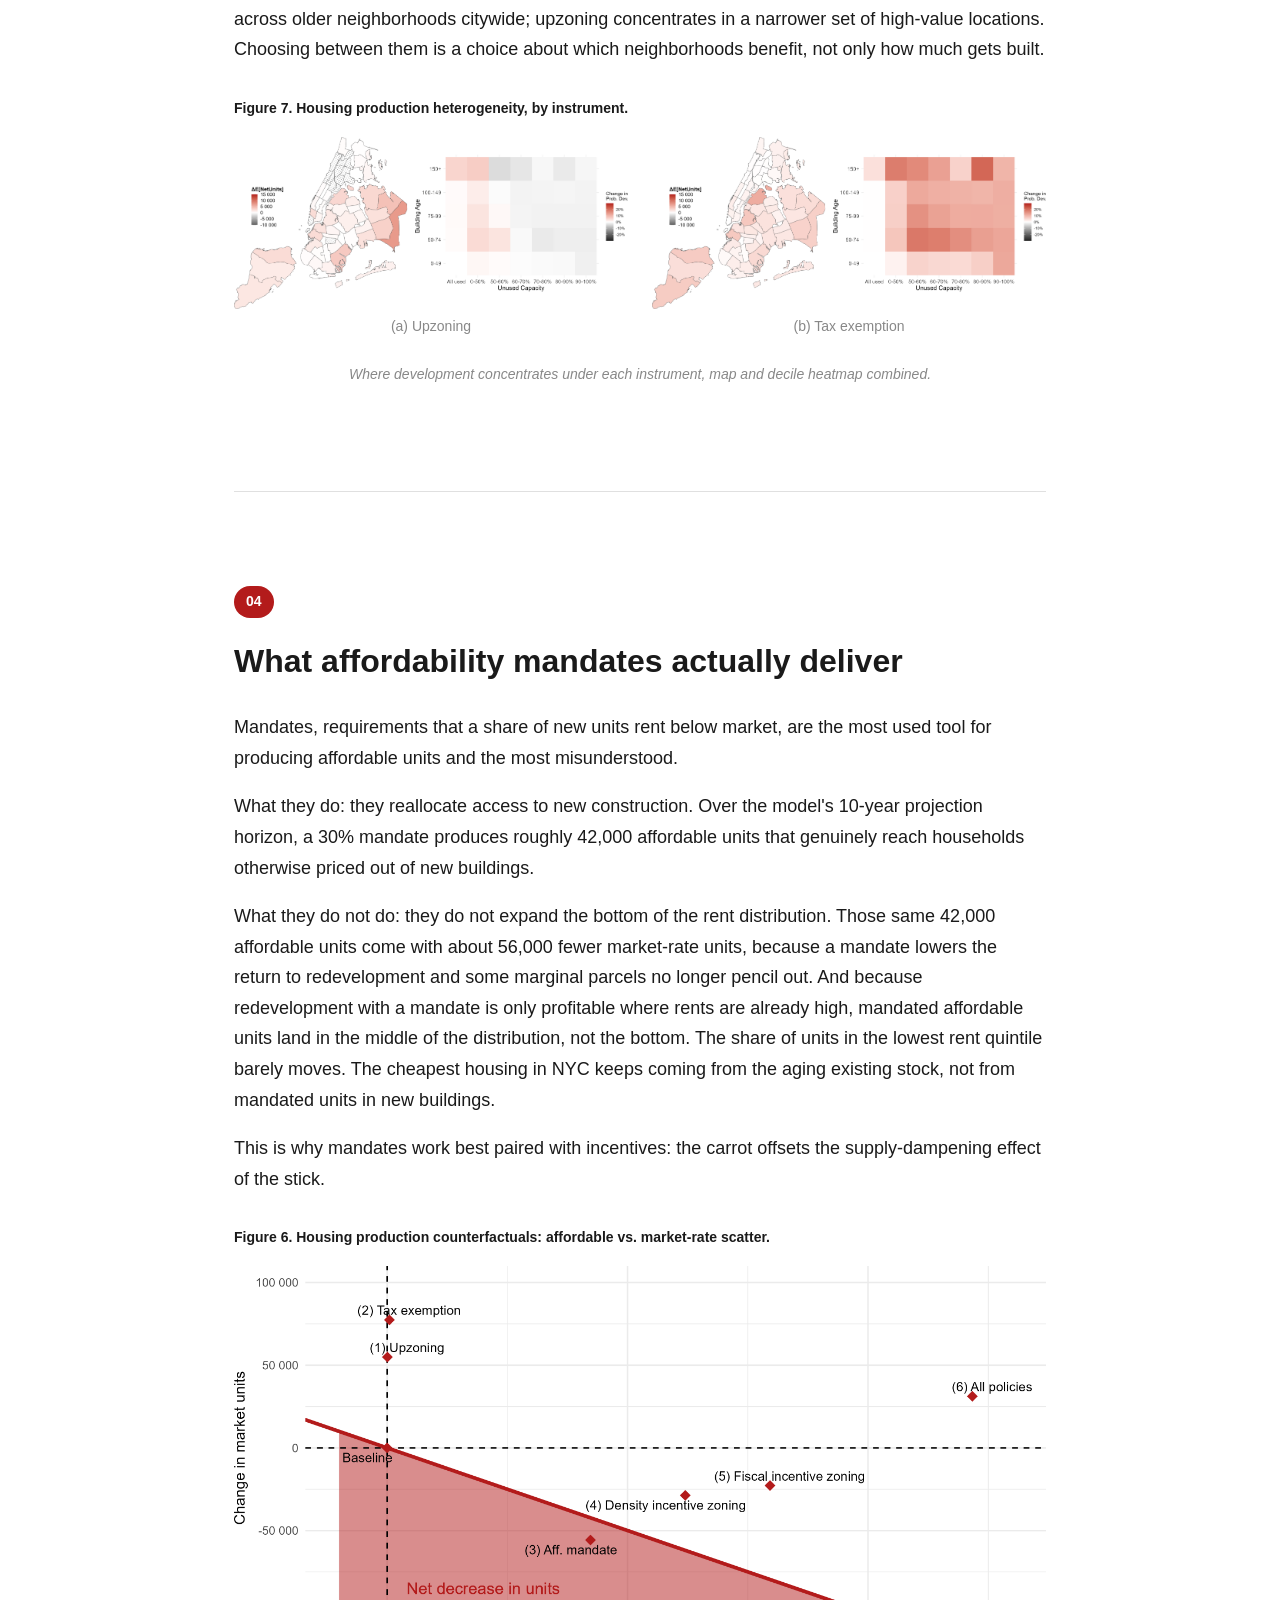
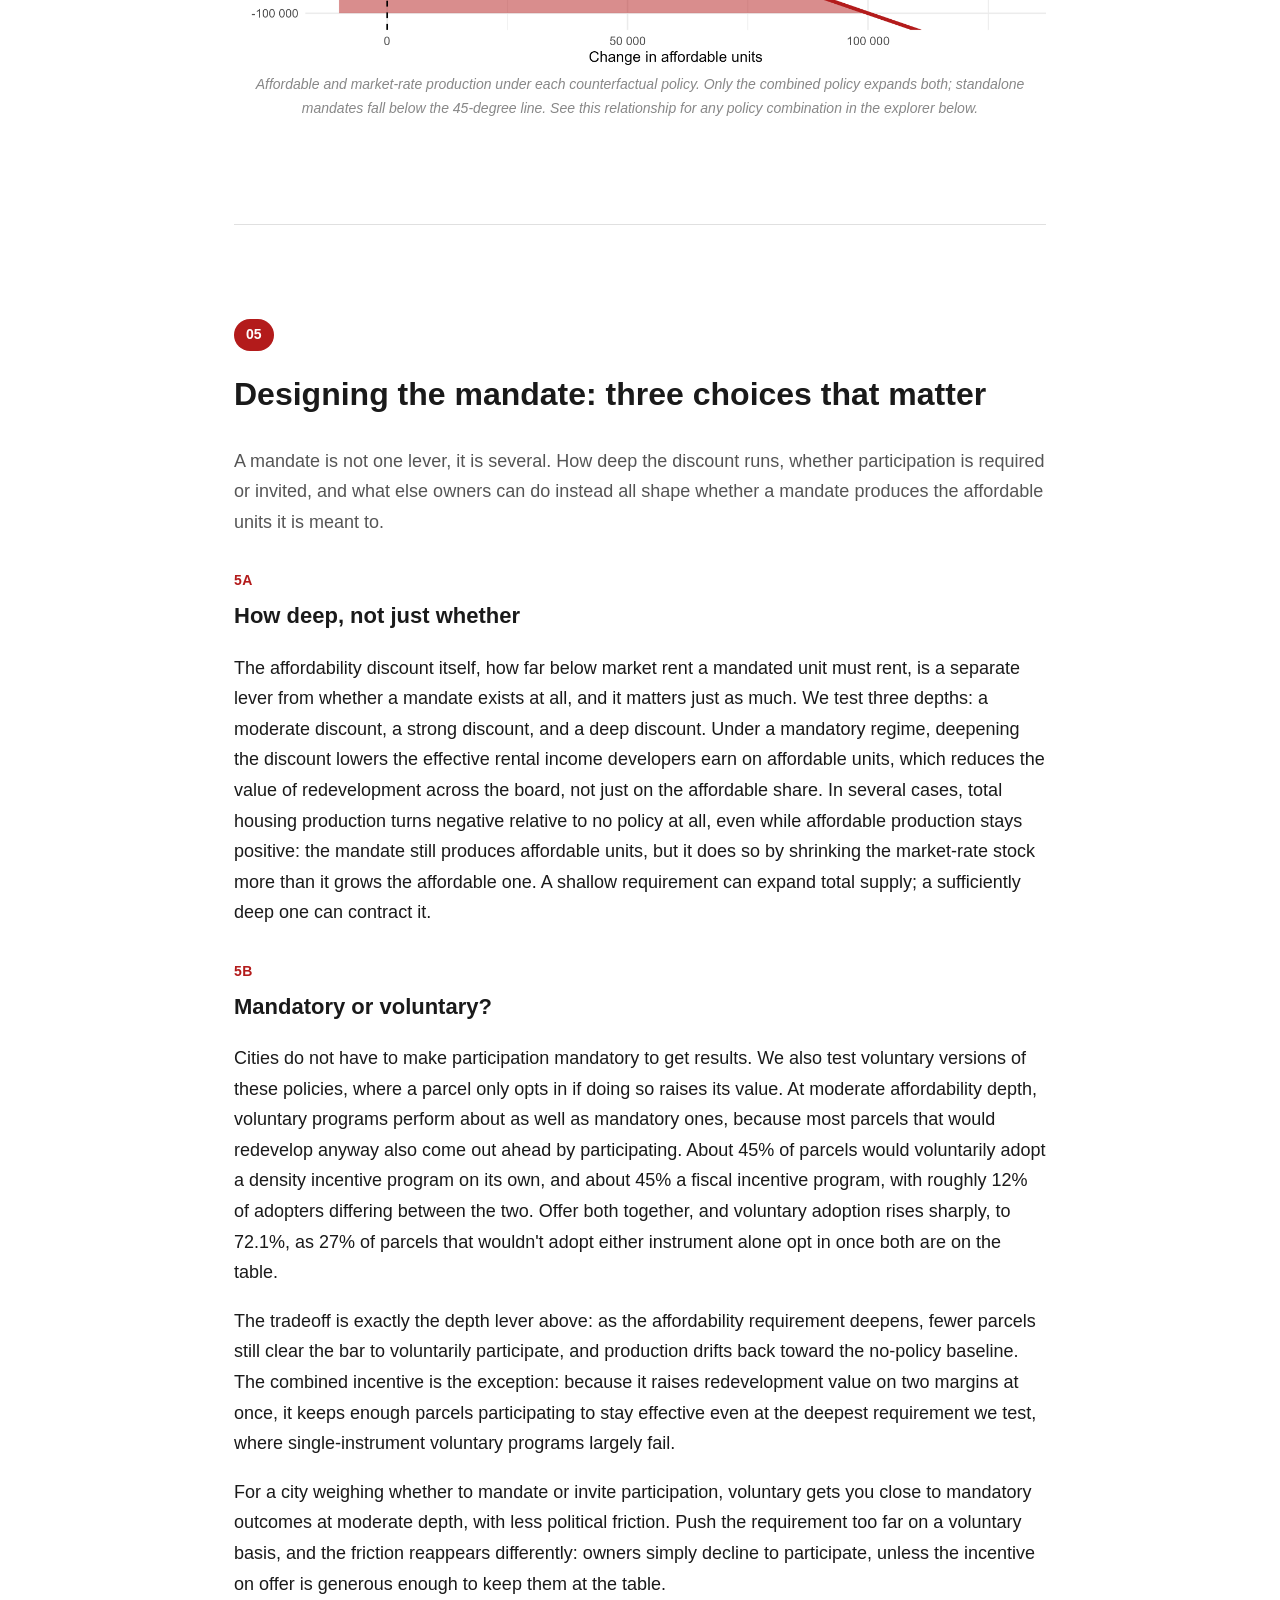
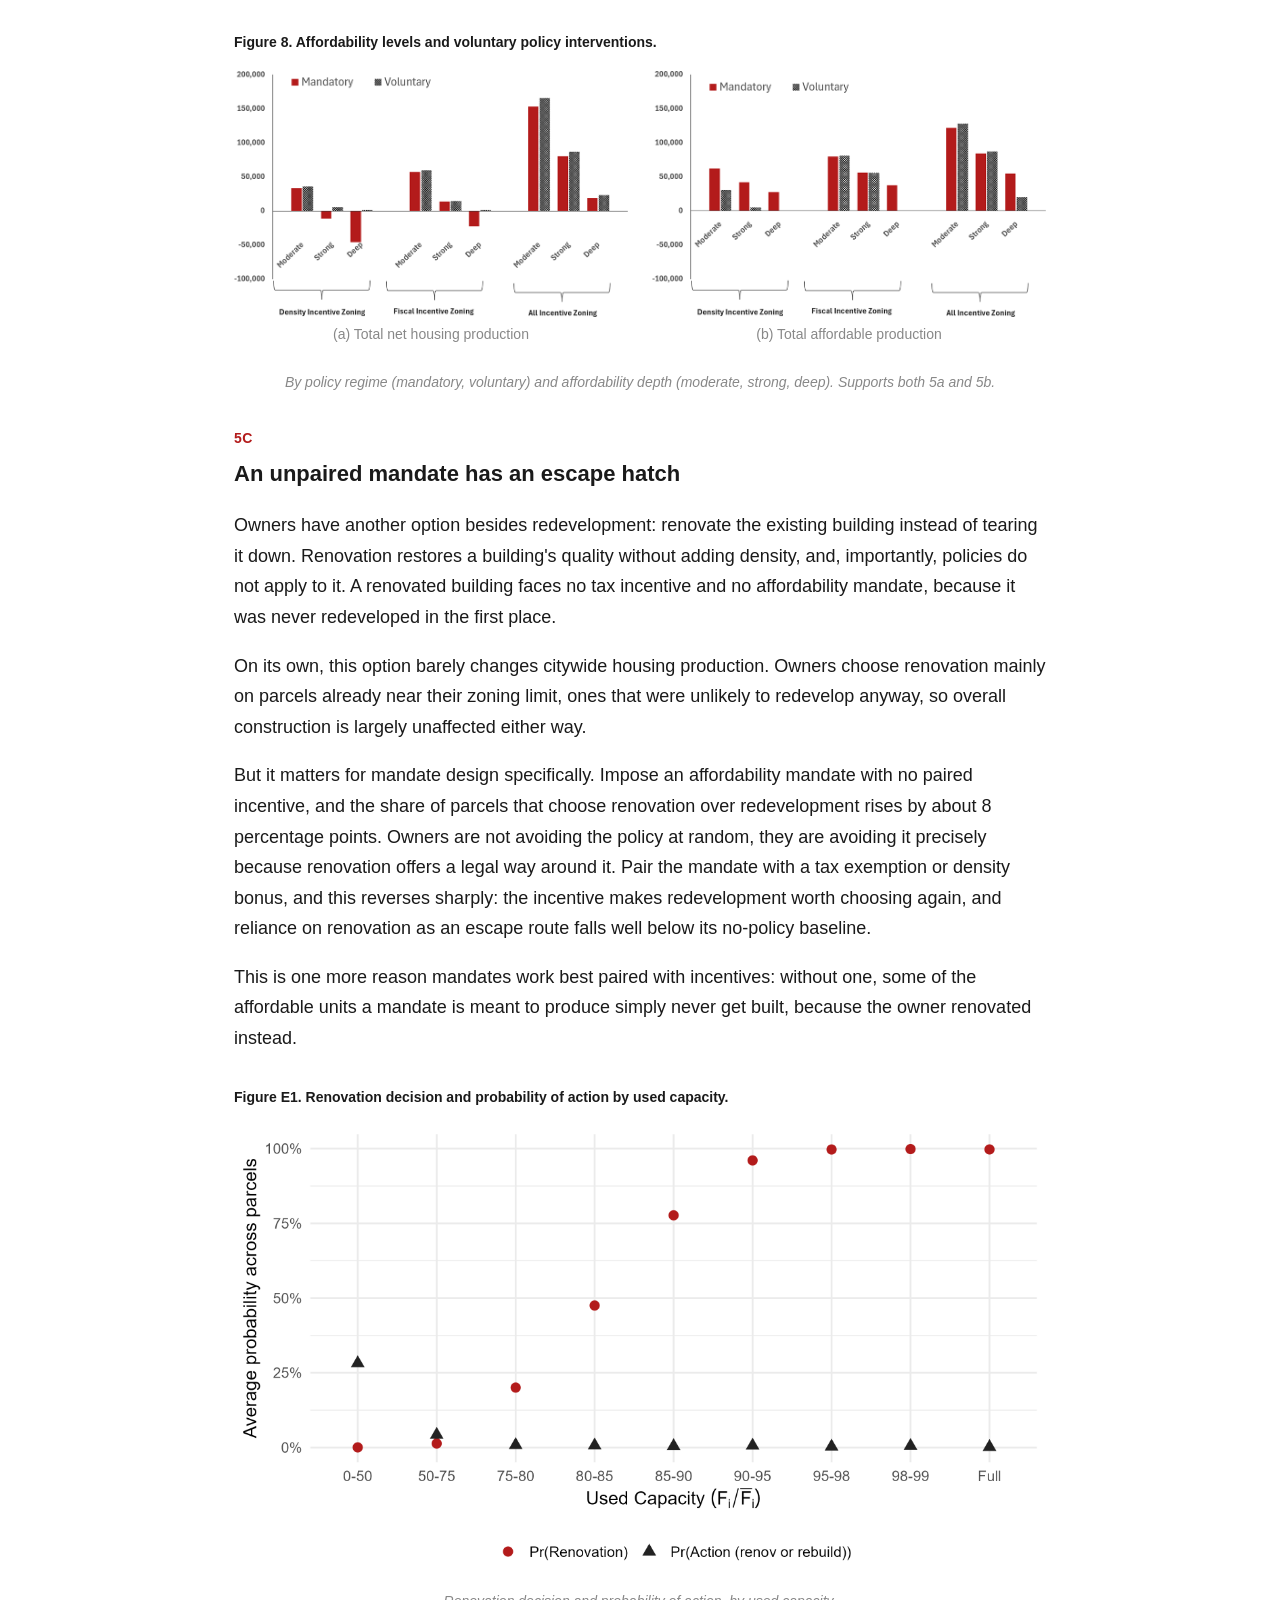
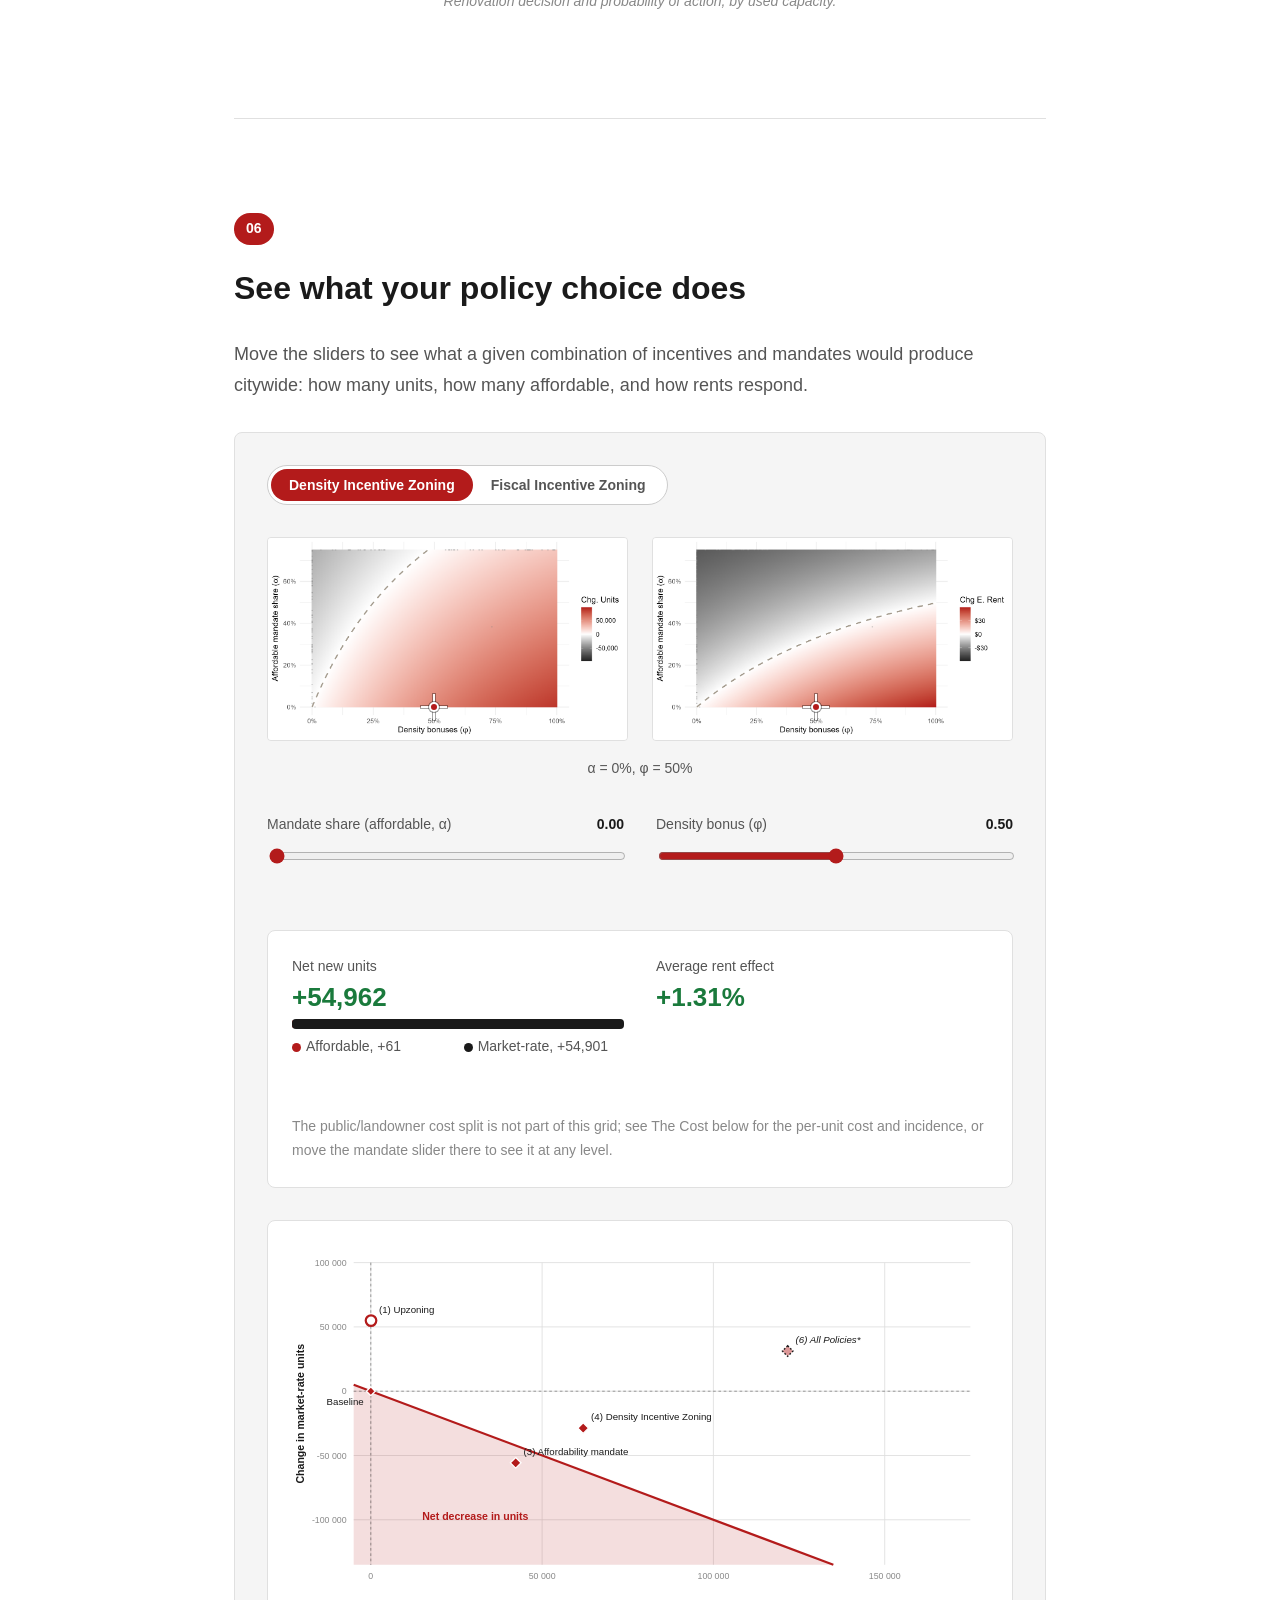
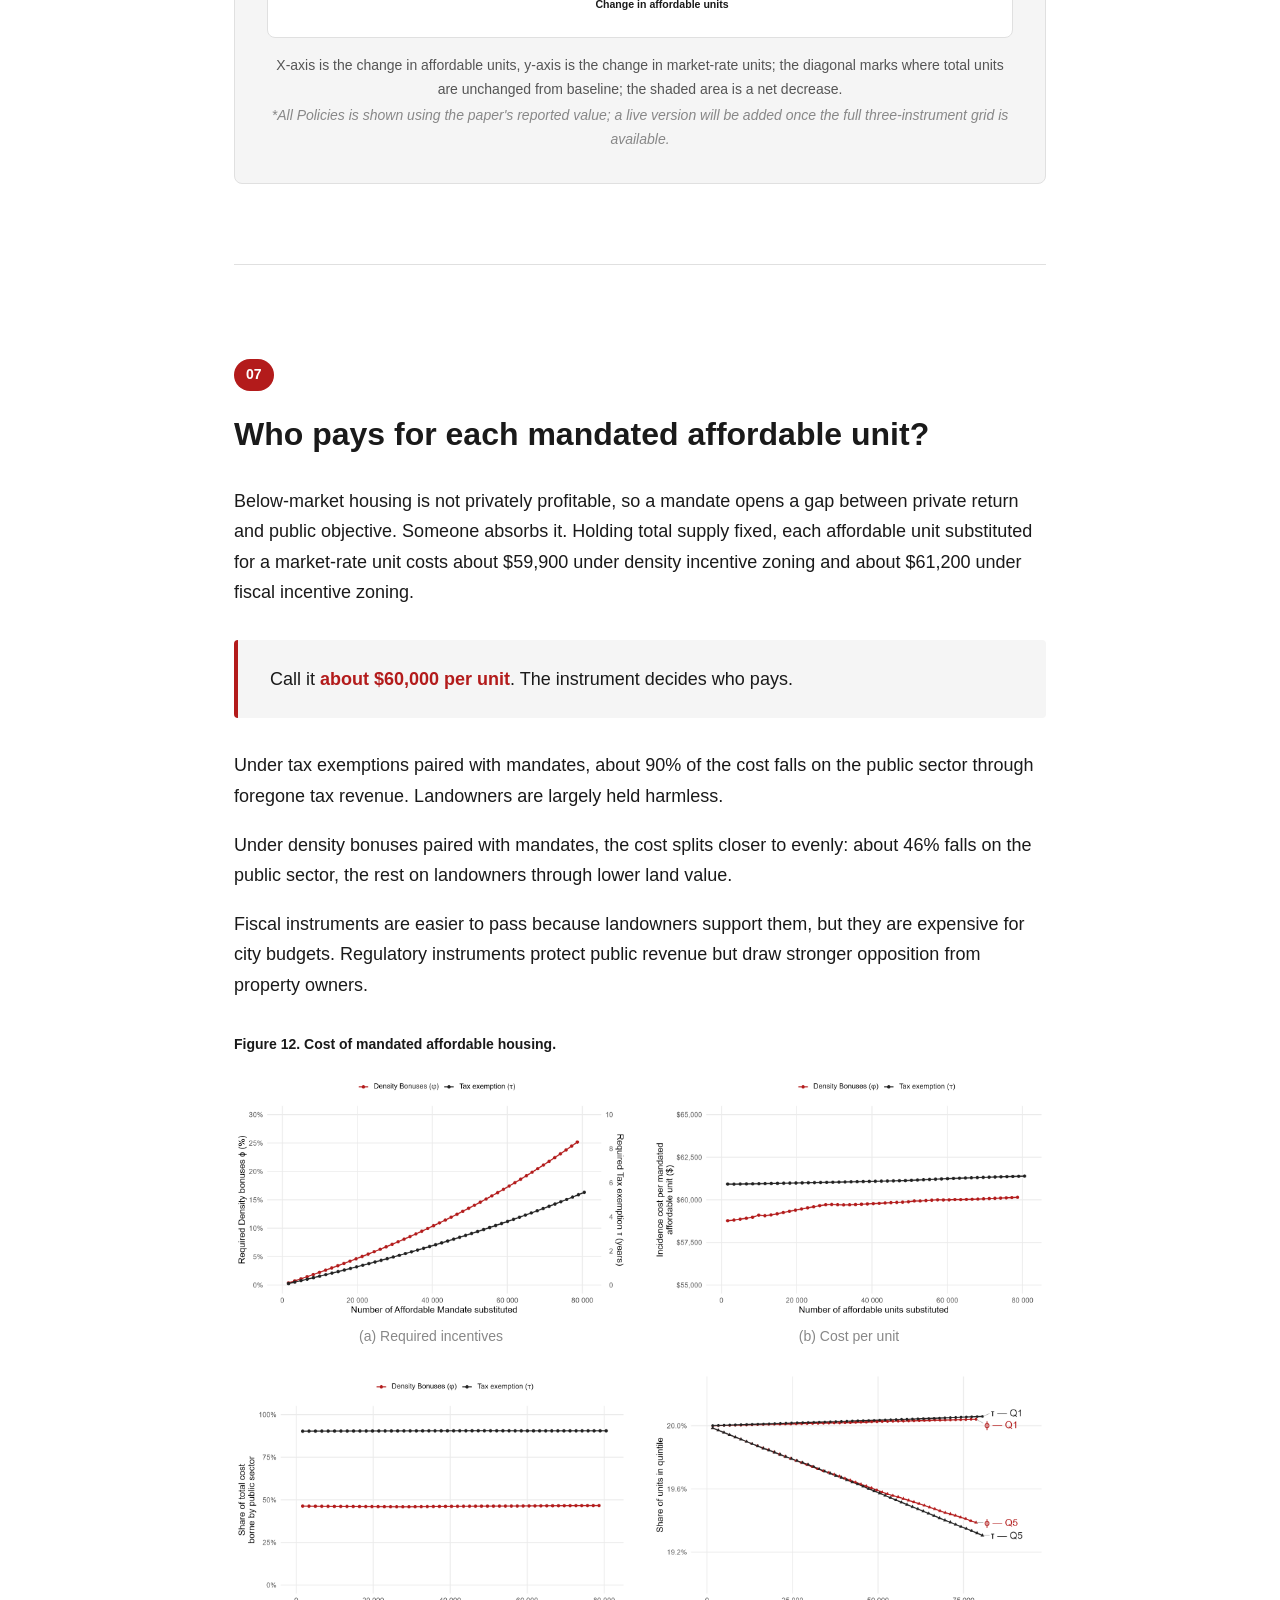
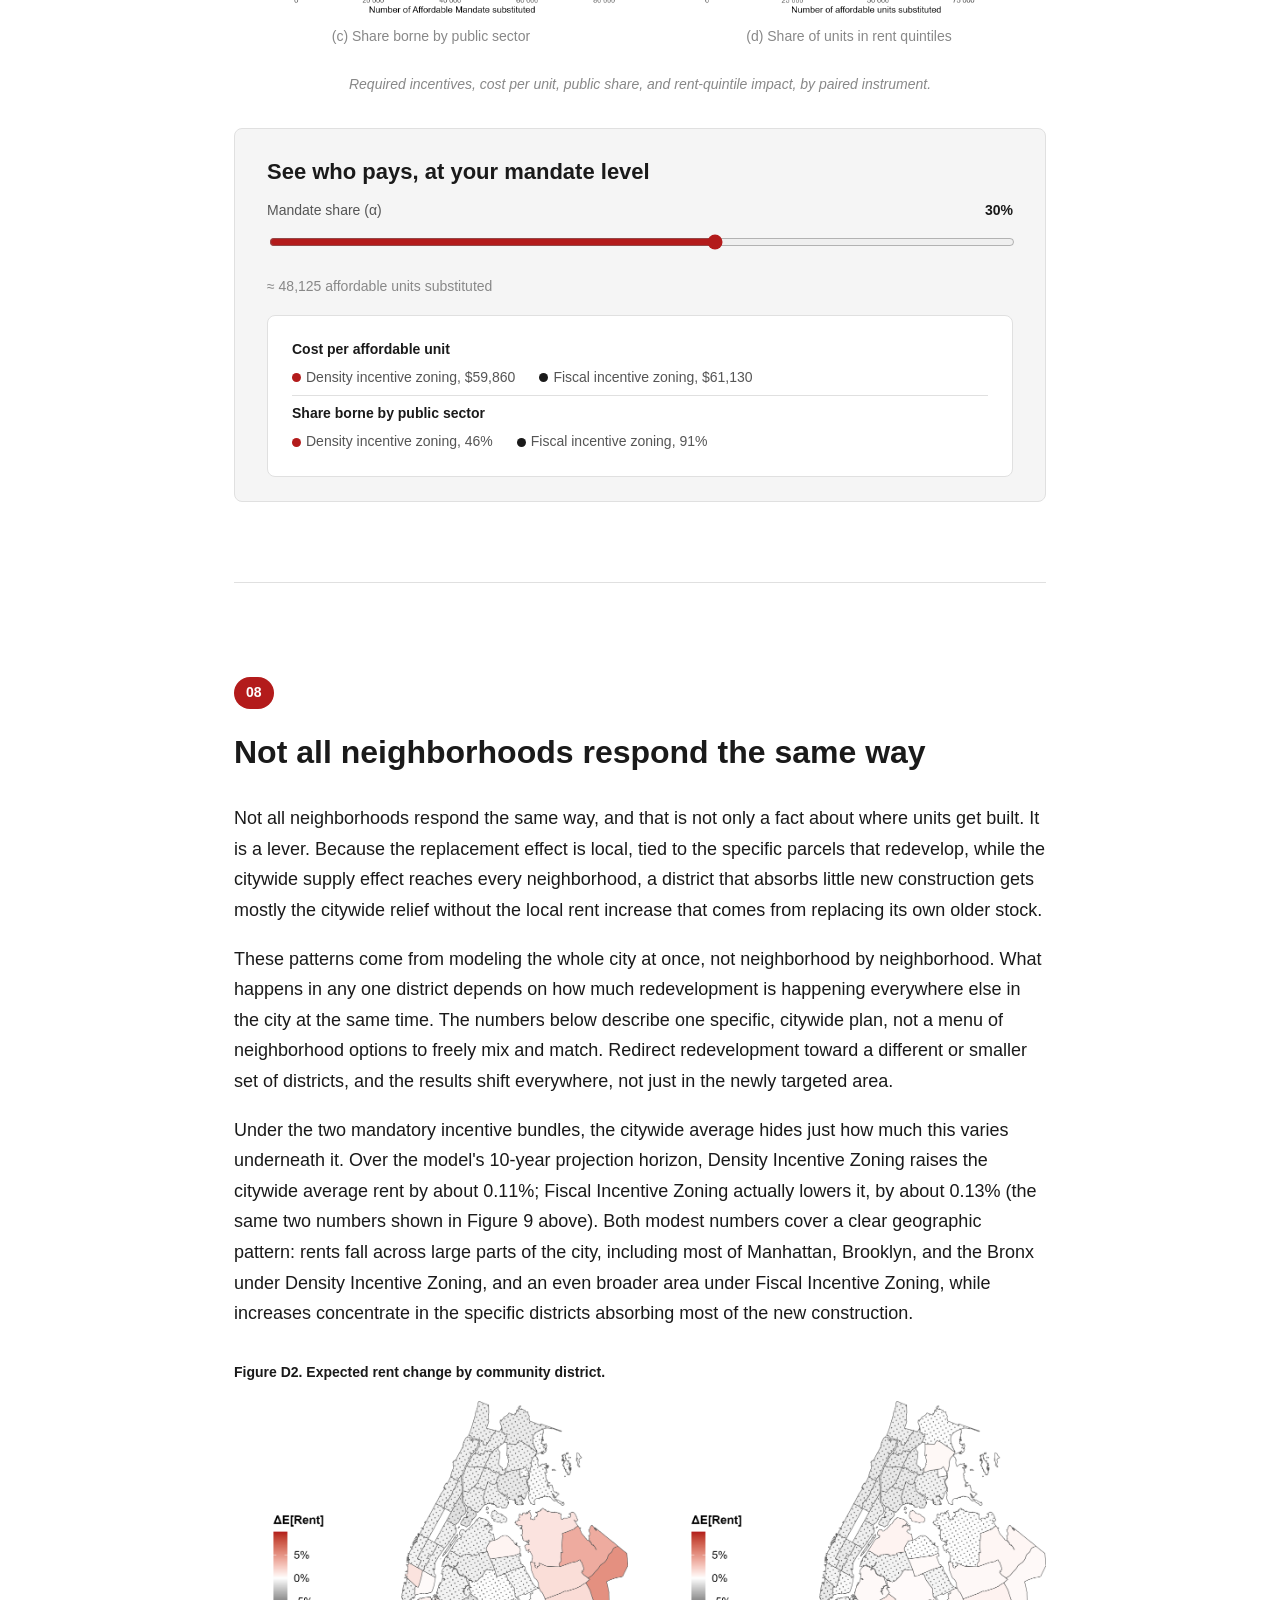
==== commit 634883e1: "Shorten policy site nav labels and prevent logo wrapping in shared header Fixes header nav wrapping " ====
--- a/policy/index.html
+++ b/policy/index.html
@@ -37,14 +37,14 @@
       <span></span><span></span><span></span>
     </button>
     <nav class="nav-links">
-      <a href="#puzzle">The puzzle</a>
+      <a href="#puzzle">Puzzle</a>
       <a href="#mechanism">Mechanism</a>
       <a href="#carrots">Carrots</a>
       <a href="#sticks">Sticks</a>
-      <a href="#mandate-design">Mandate design</a>
+      <a href="#mandate-design">Mandate</a>
       <a href="#explorer">Explorer</a>
-      <a href="#cost">The cost</a>
-      <a href="#target">Where to target</a>
+      <a href="#cost">Cost</a>
+      <a href="#target">Target</a>
       <a href="#implications">Implications</a>
     </nav>
   </div>
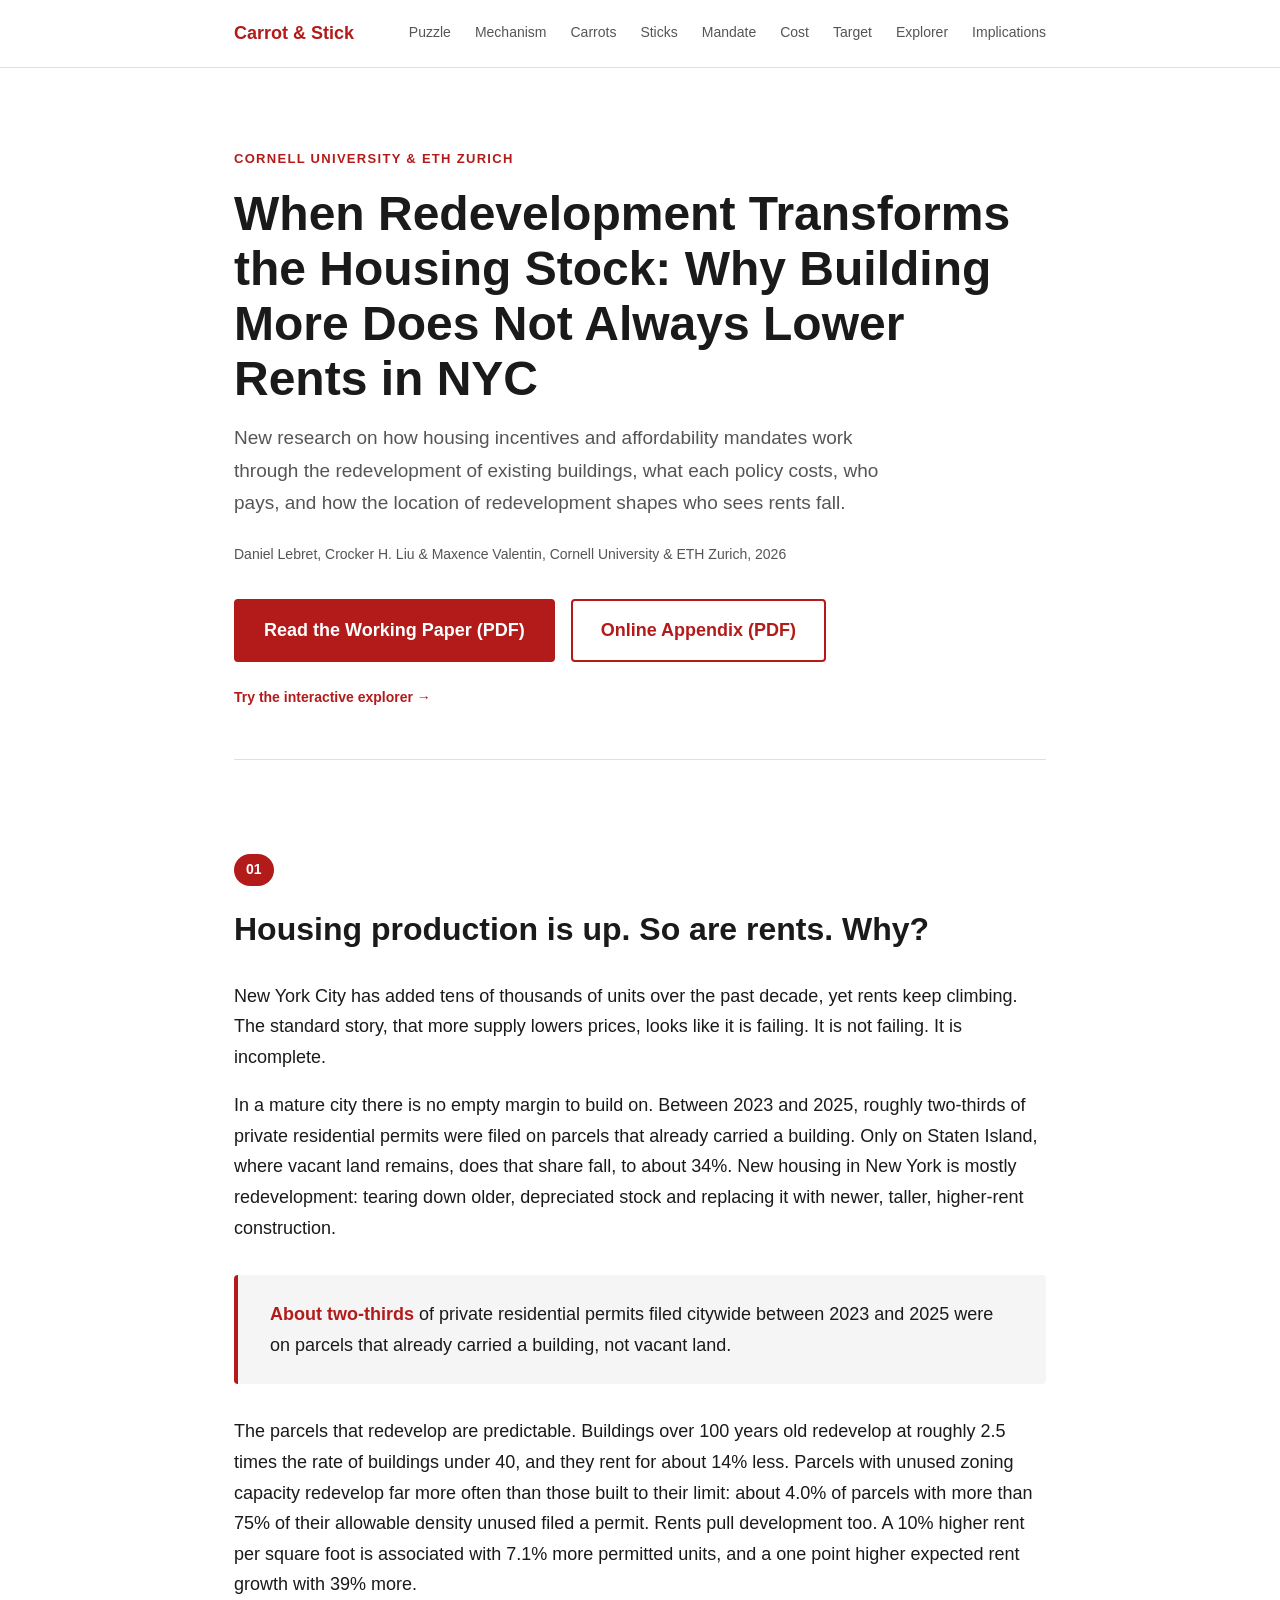
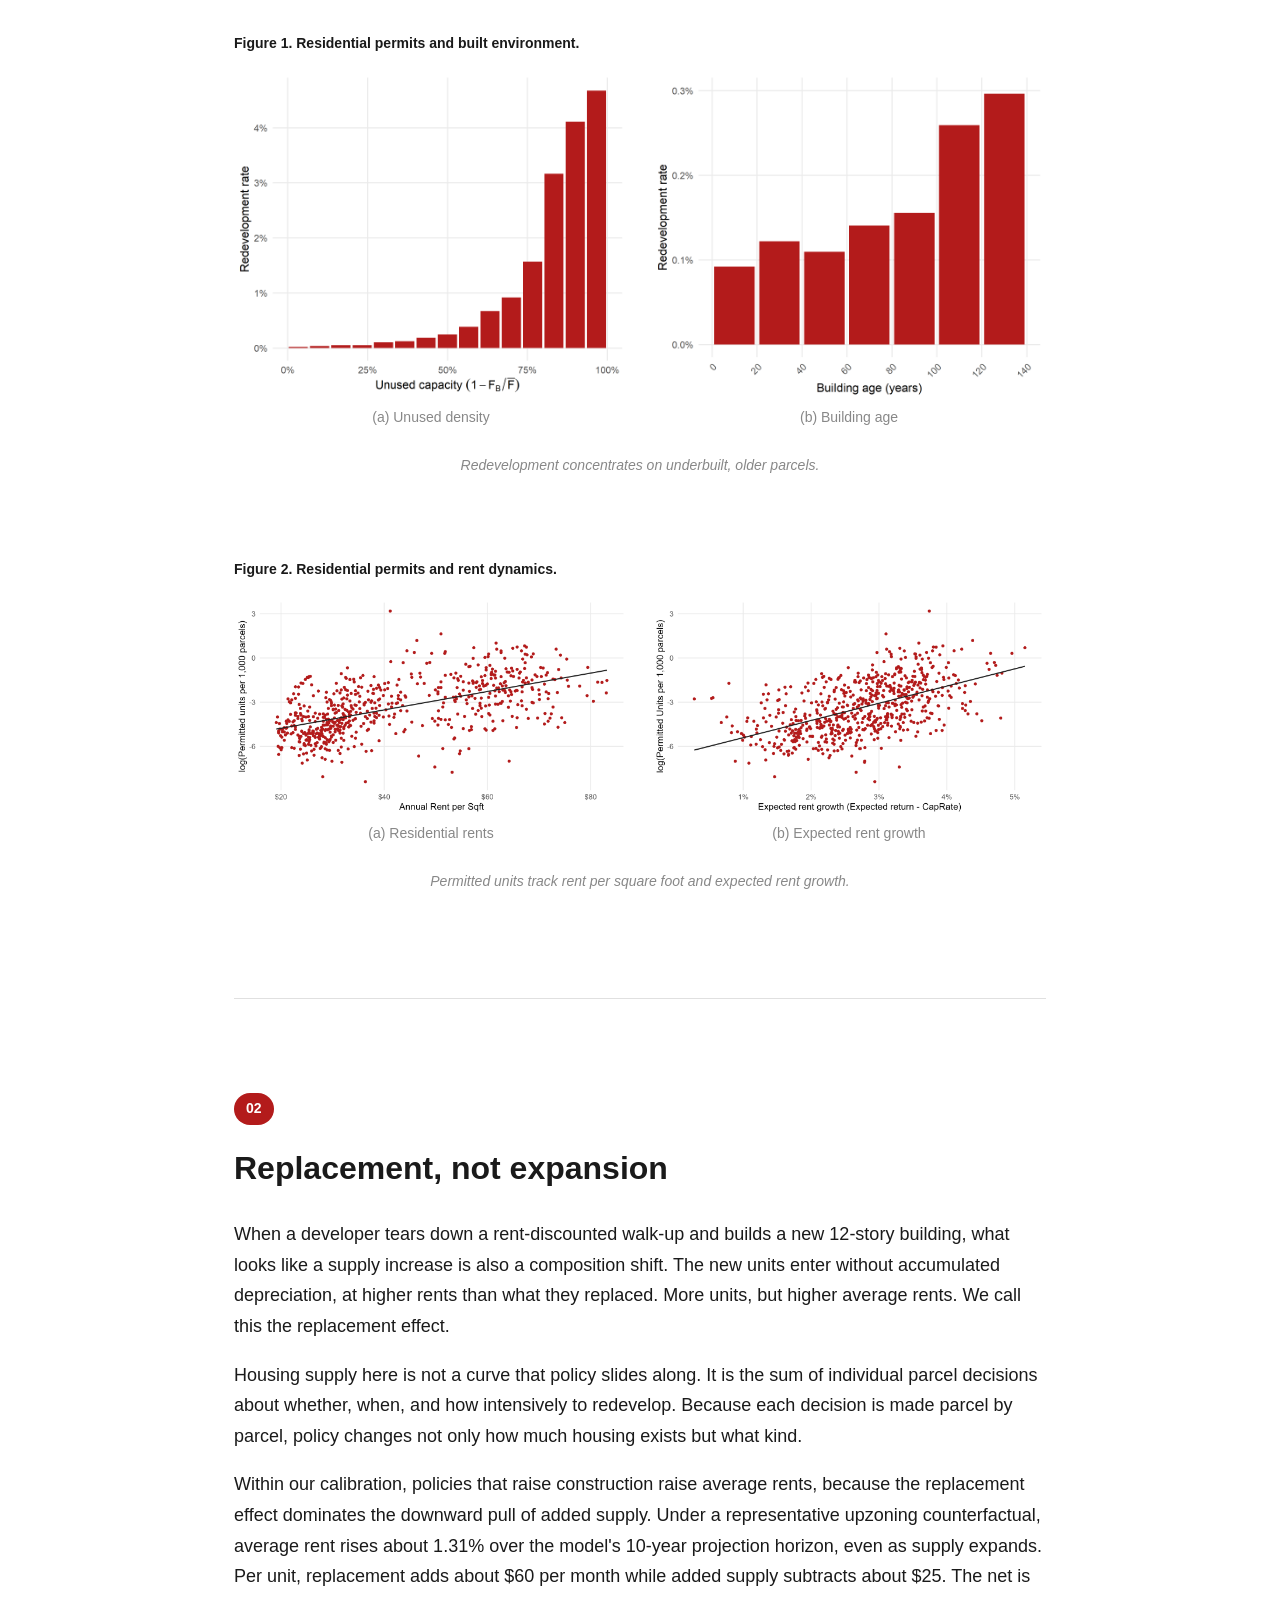
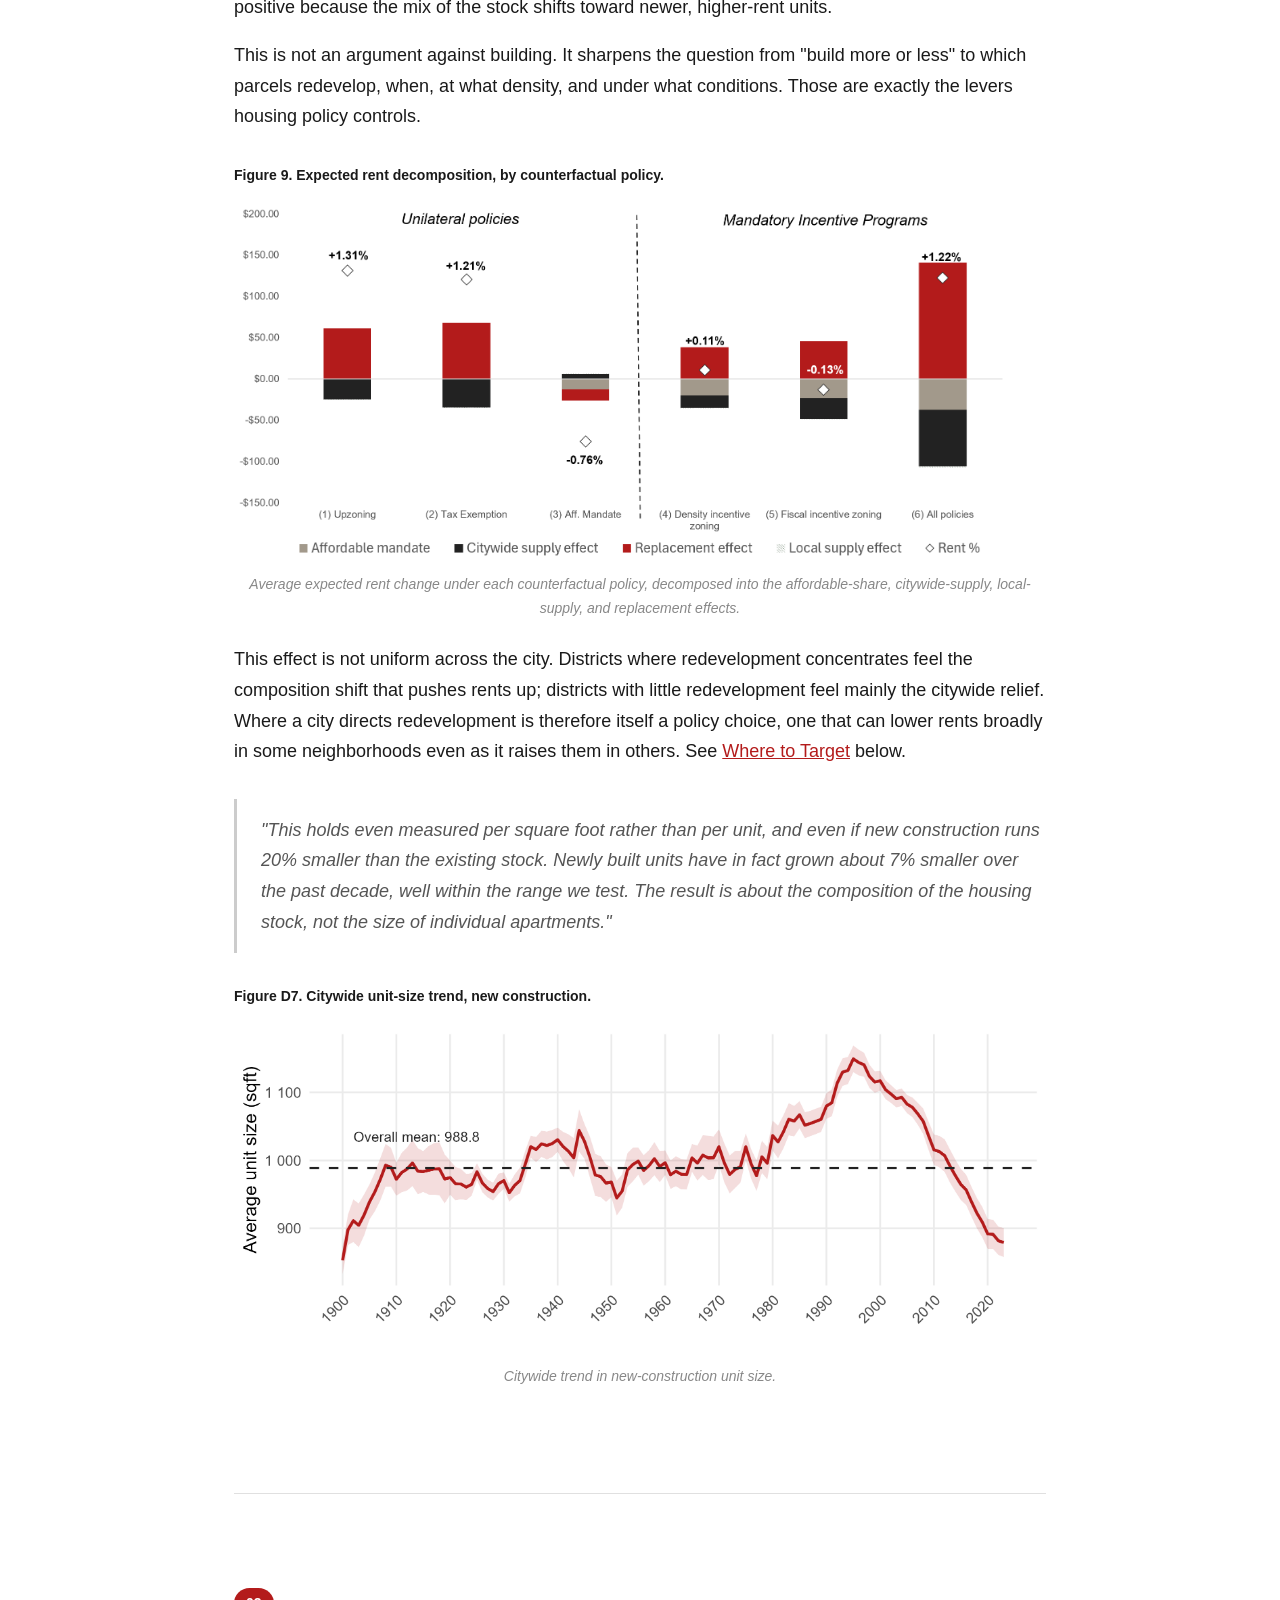
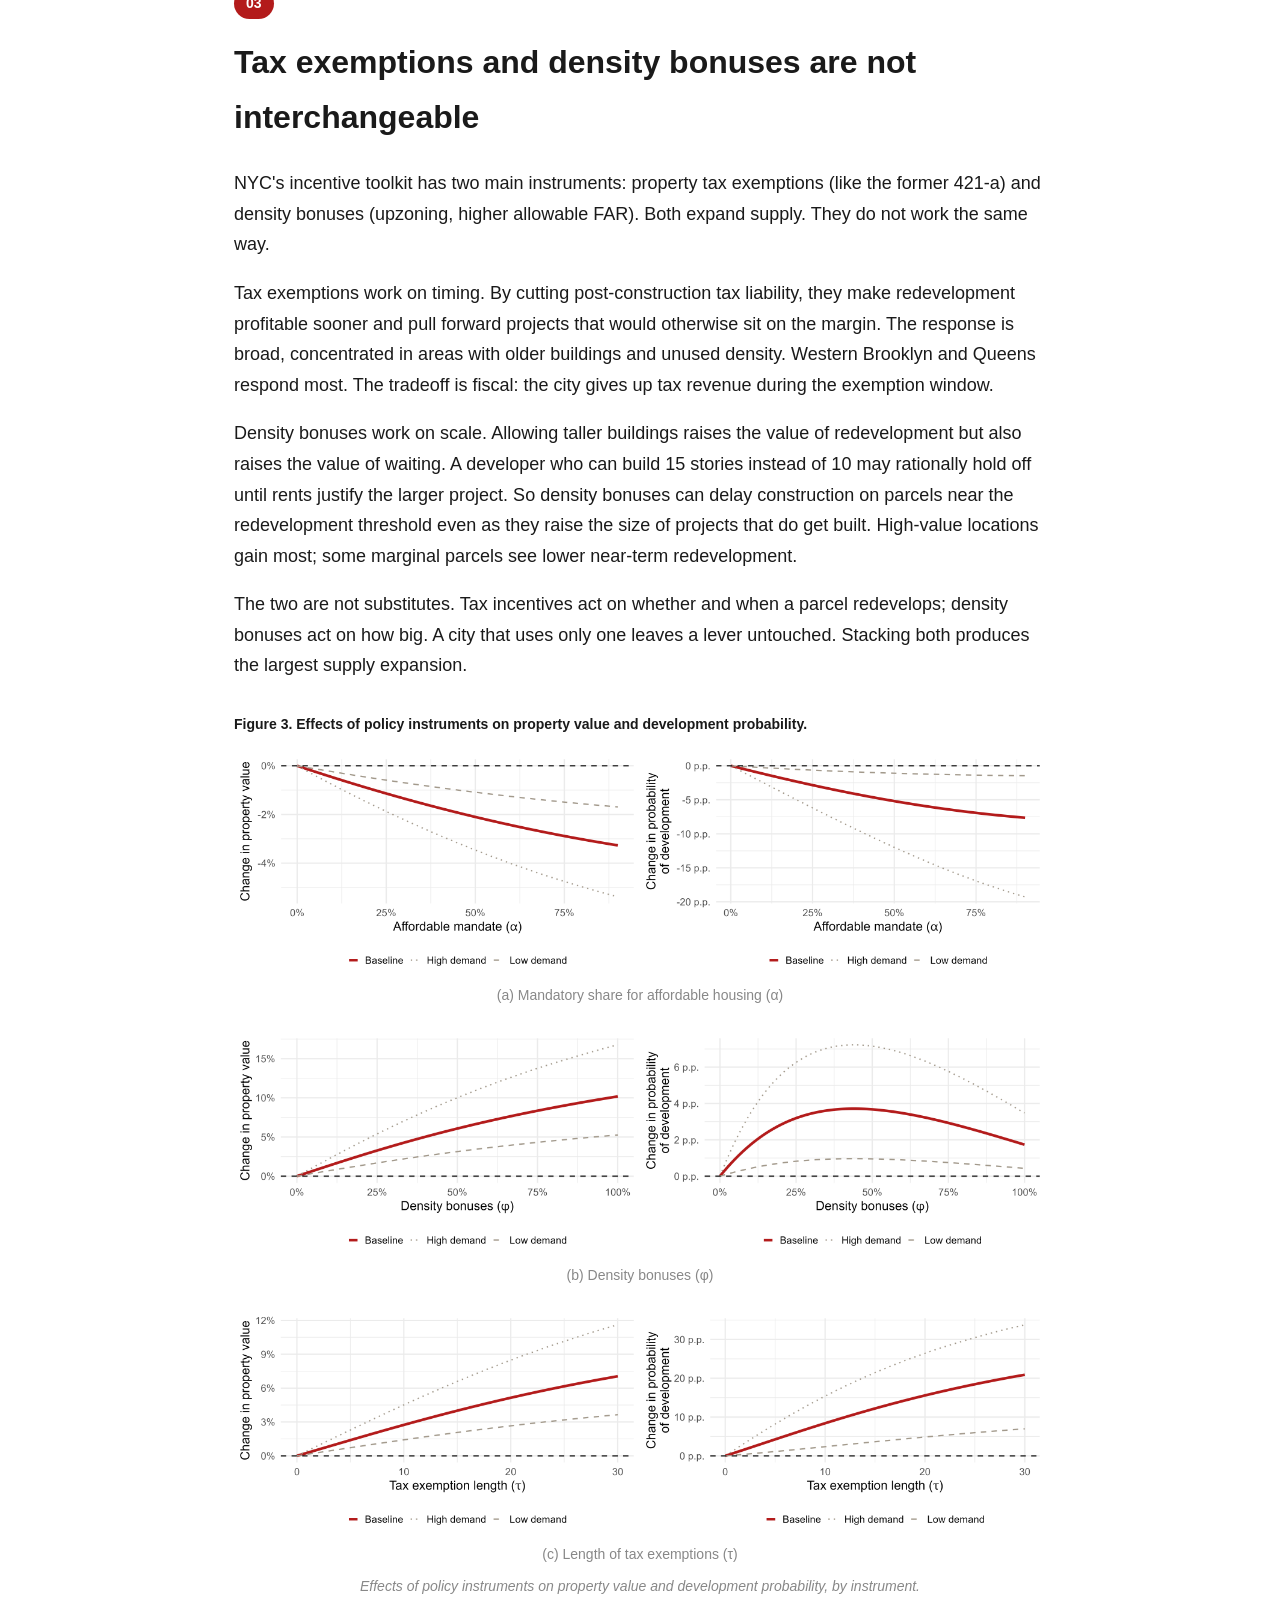
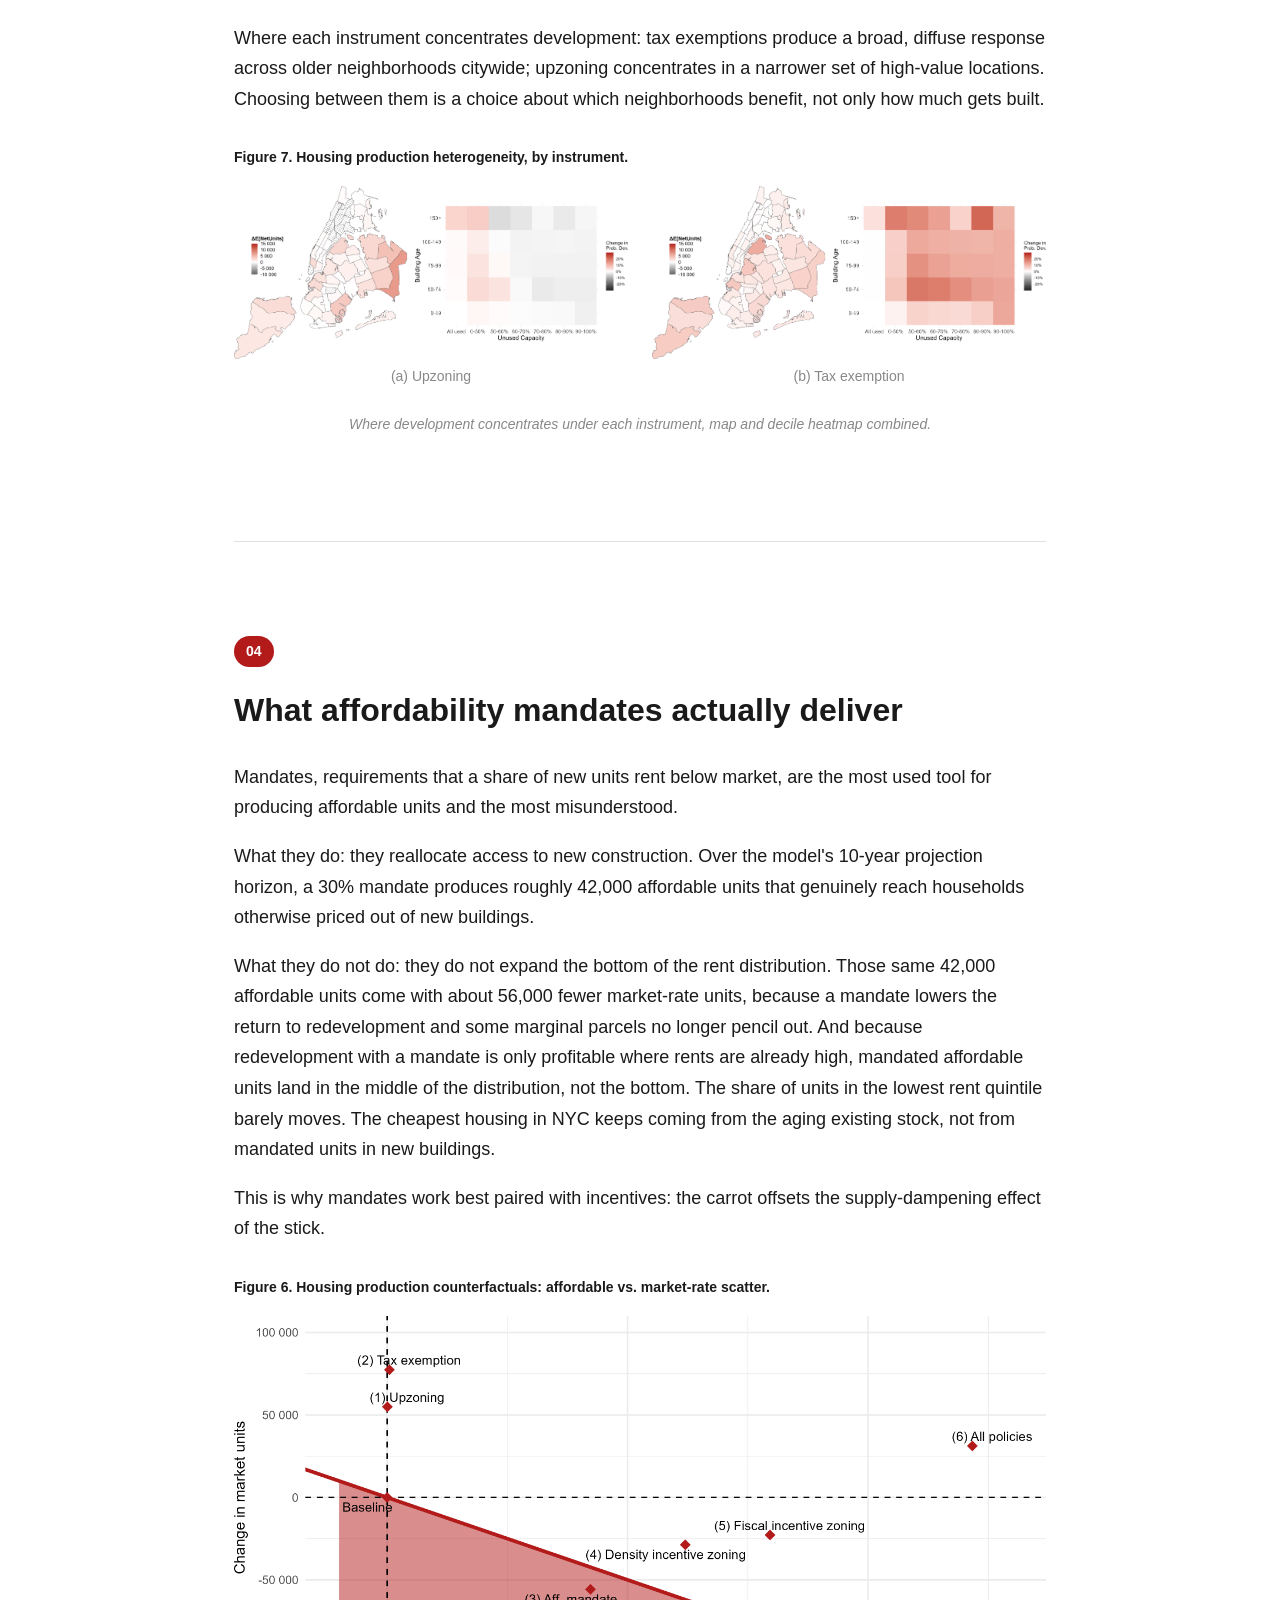
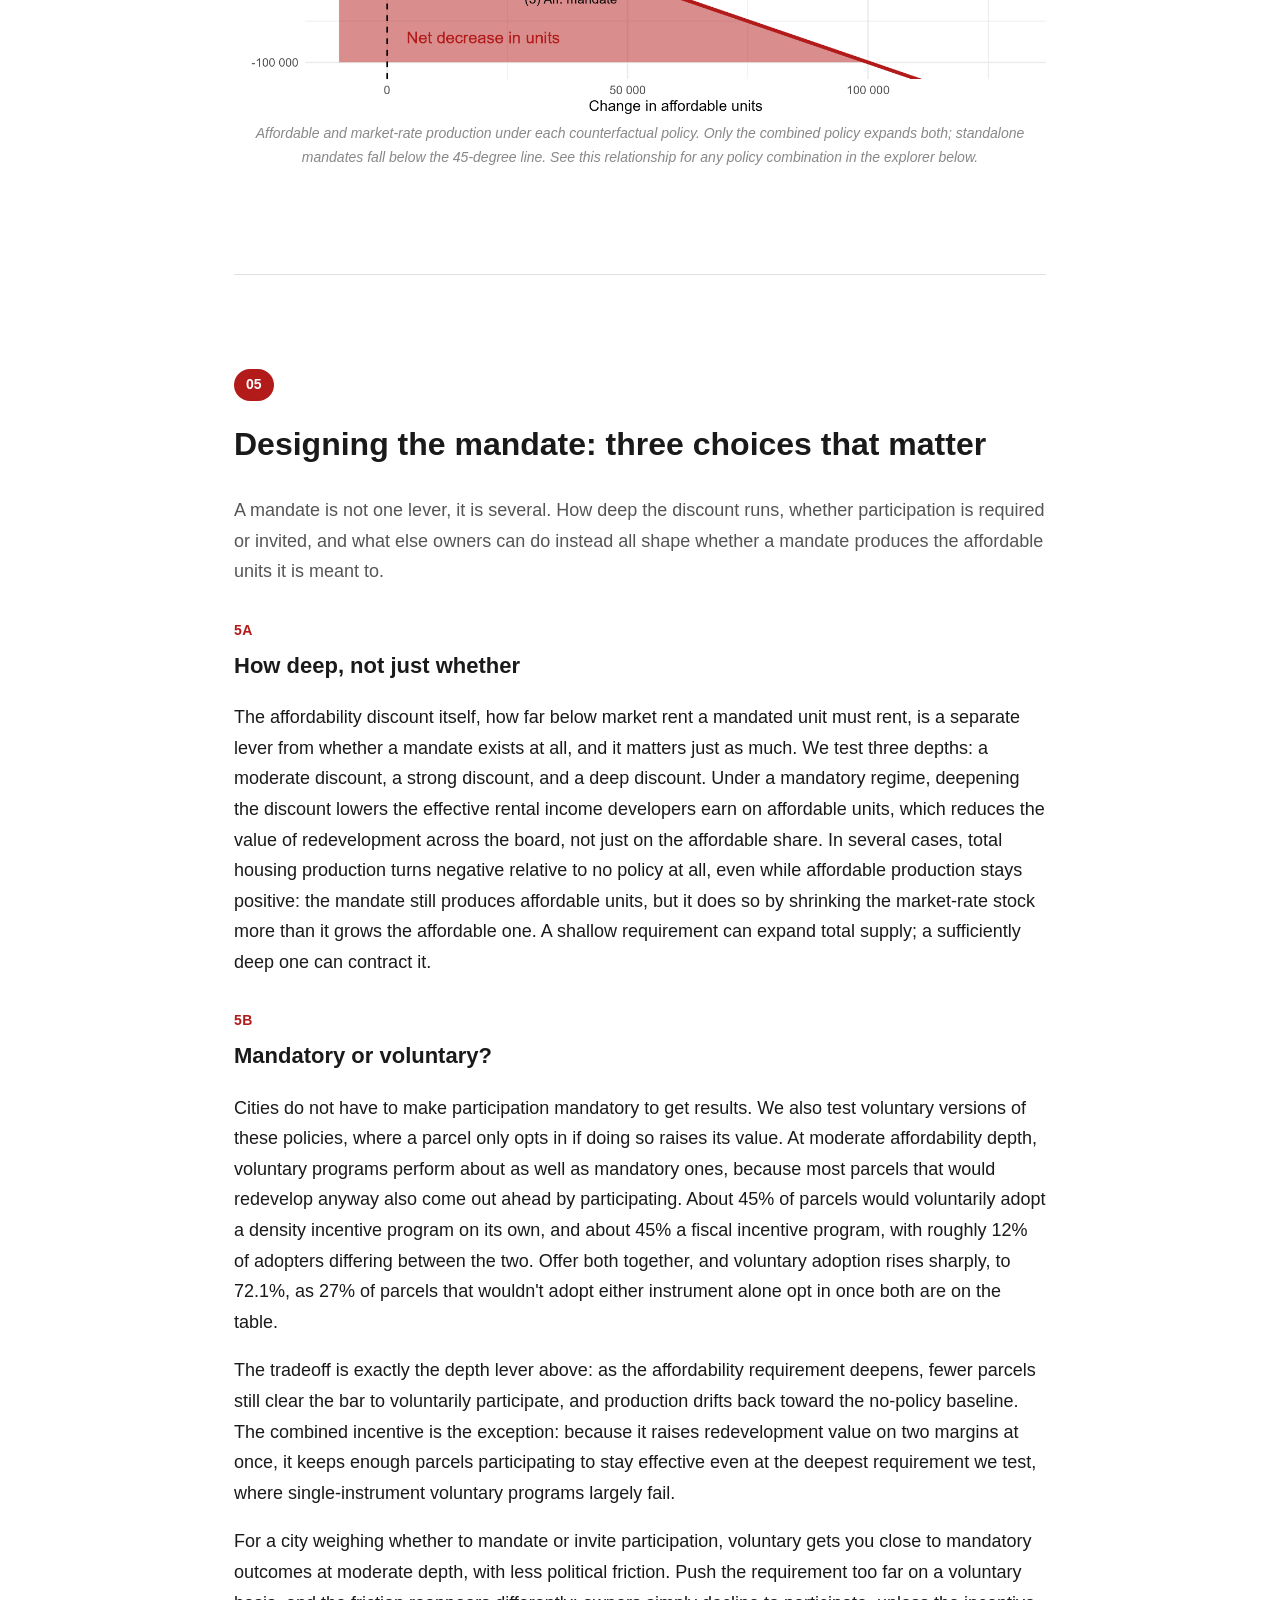
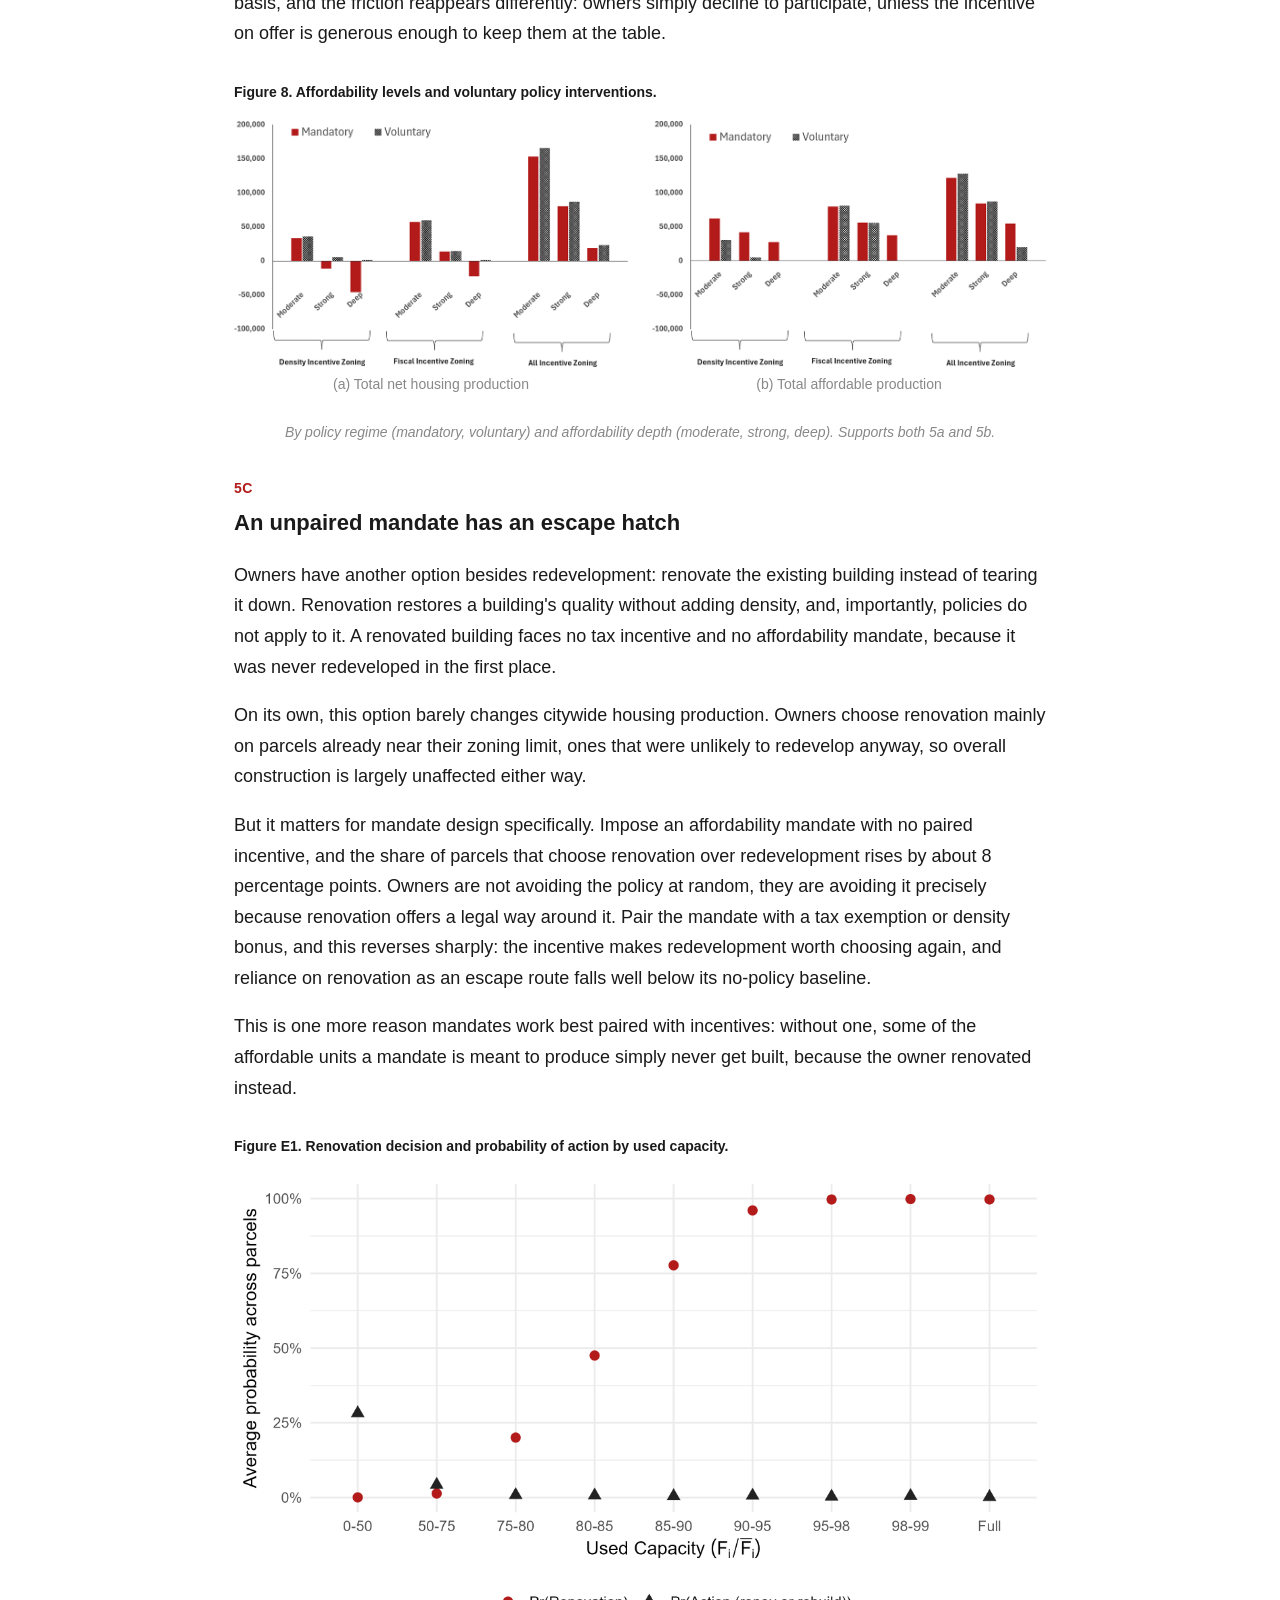
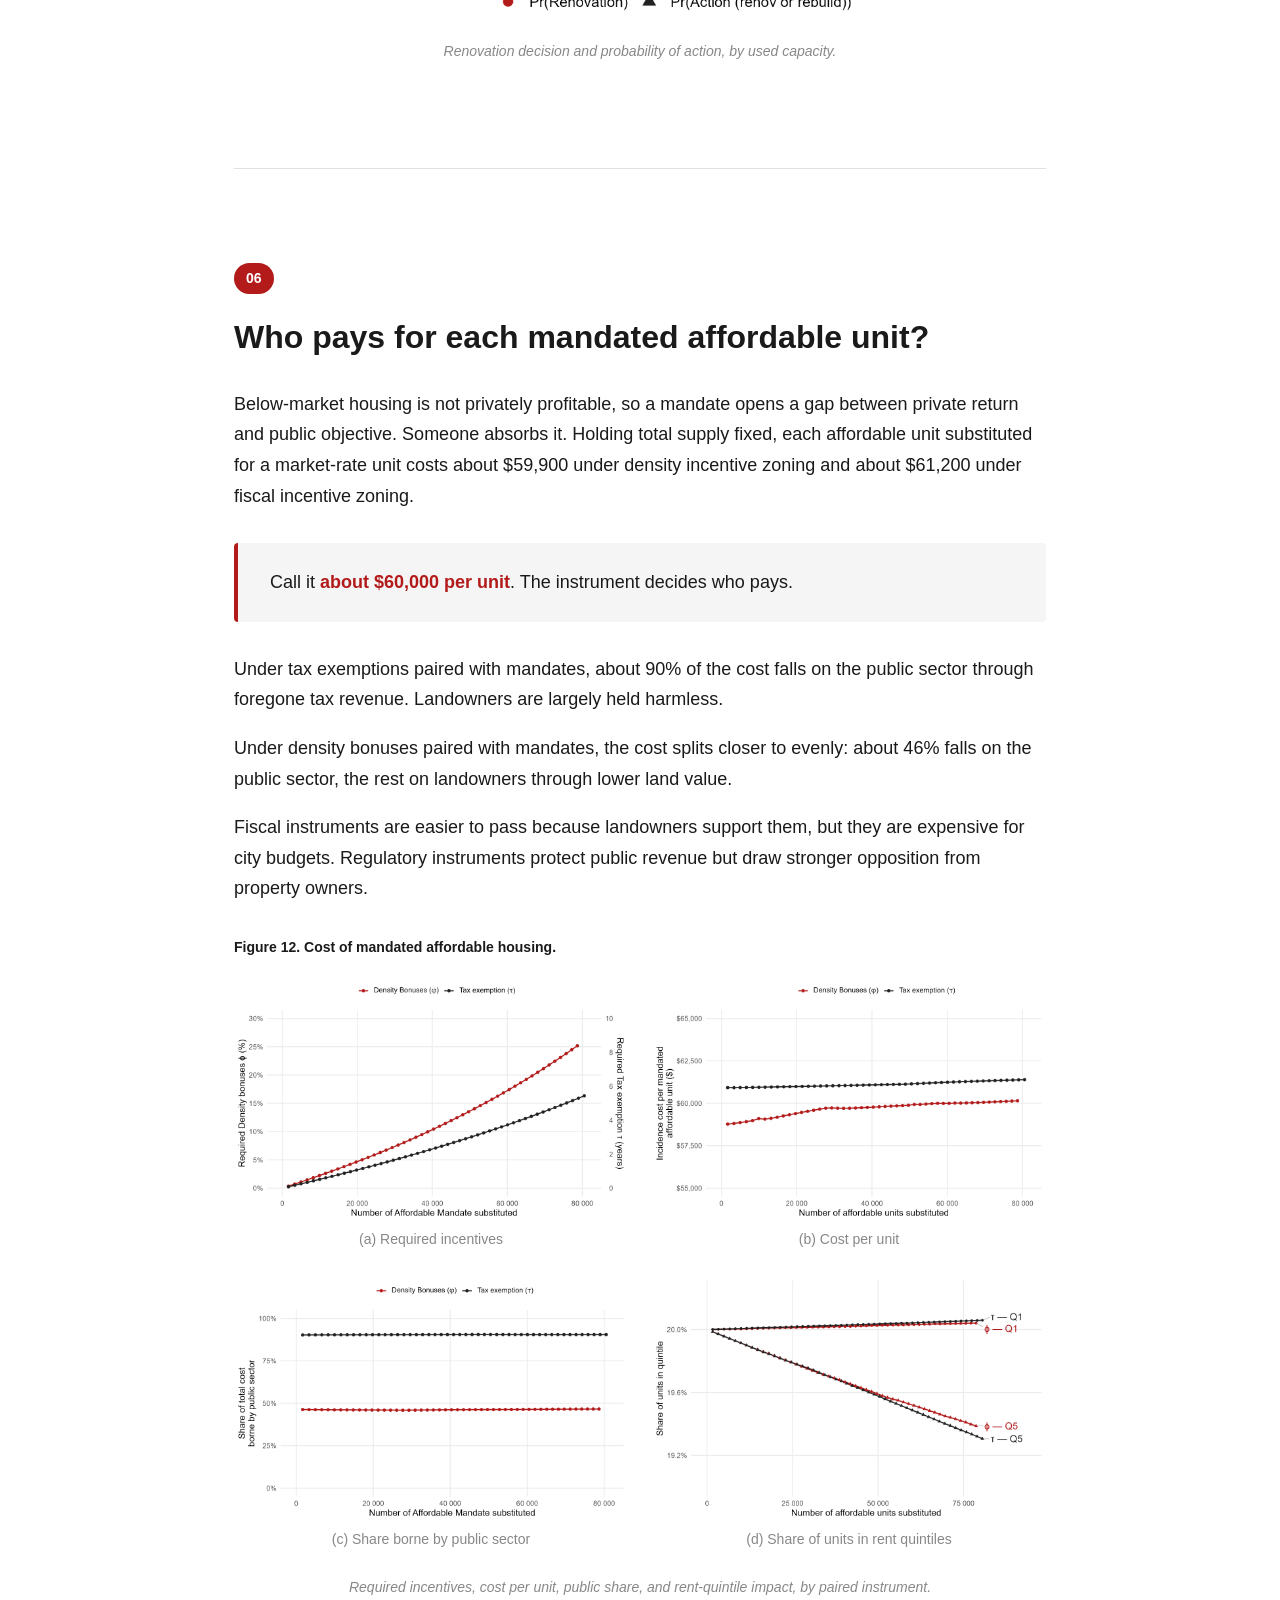
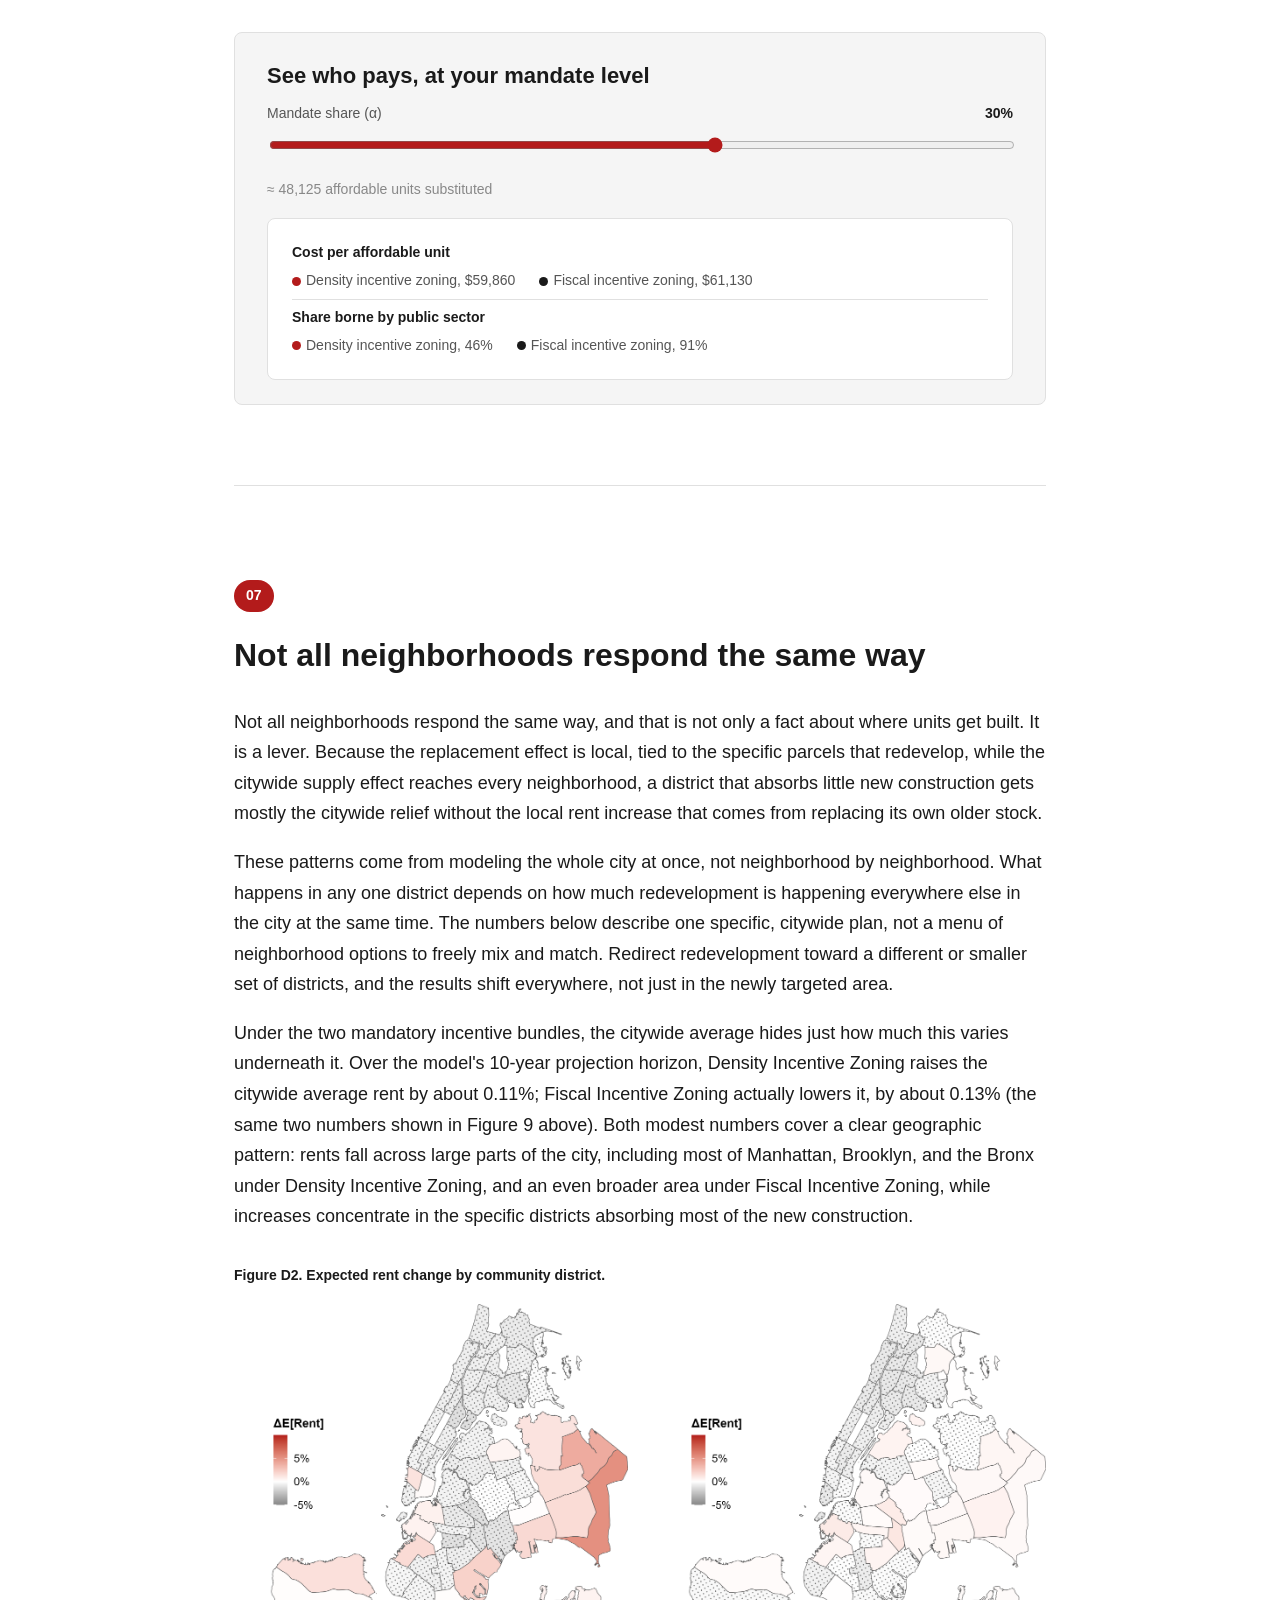
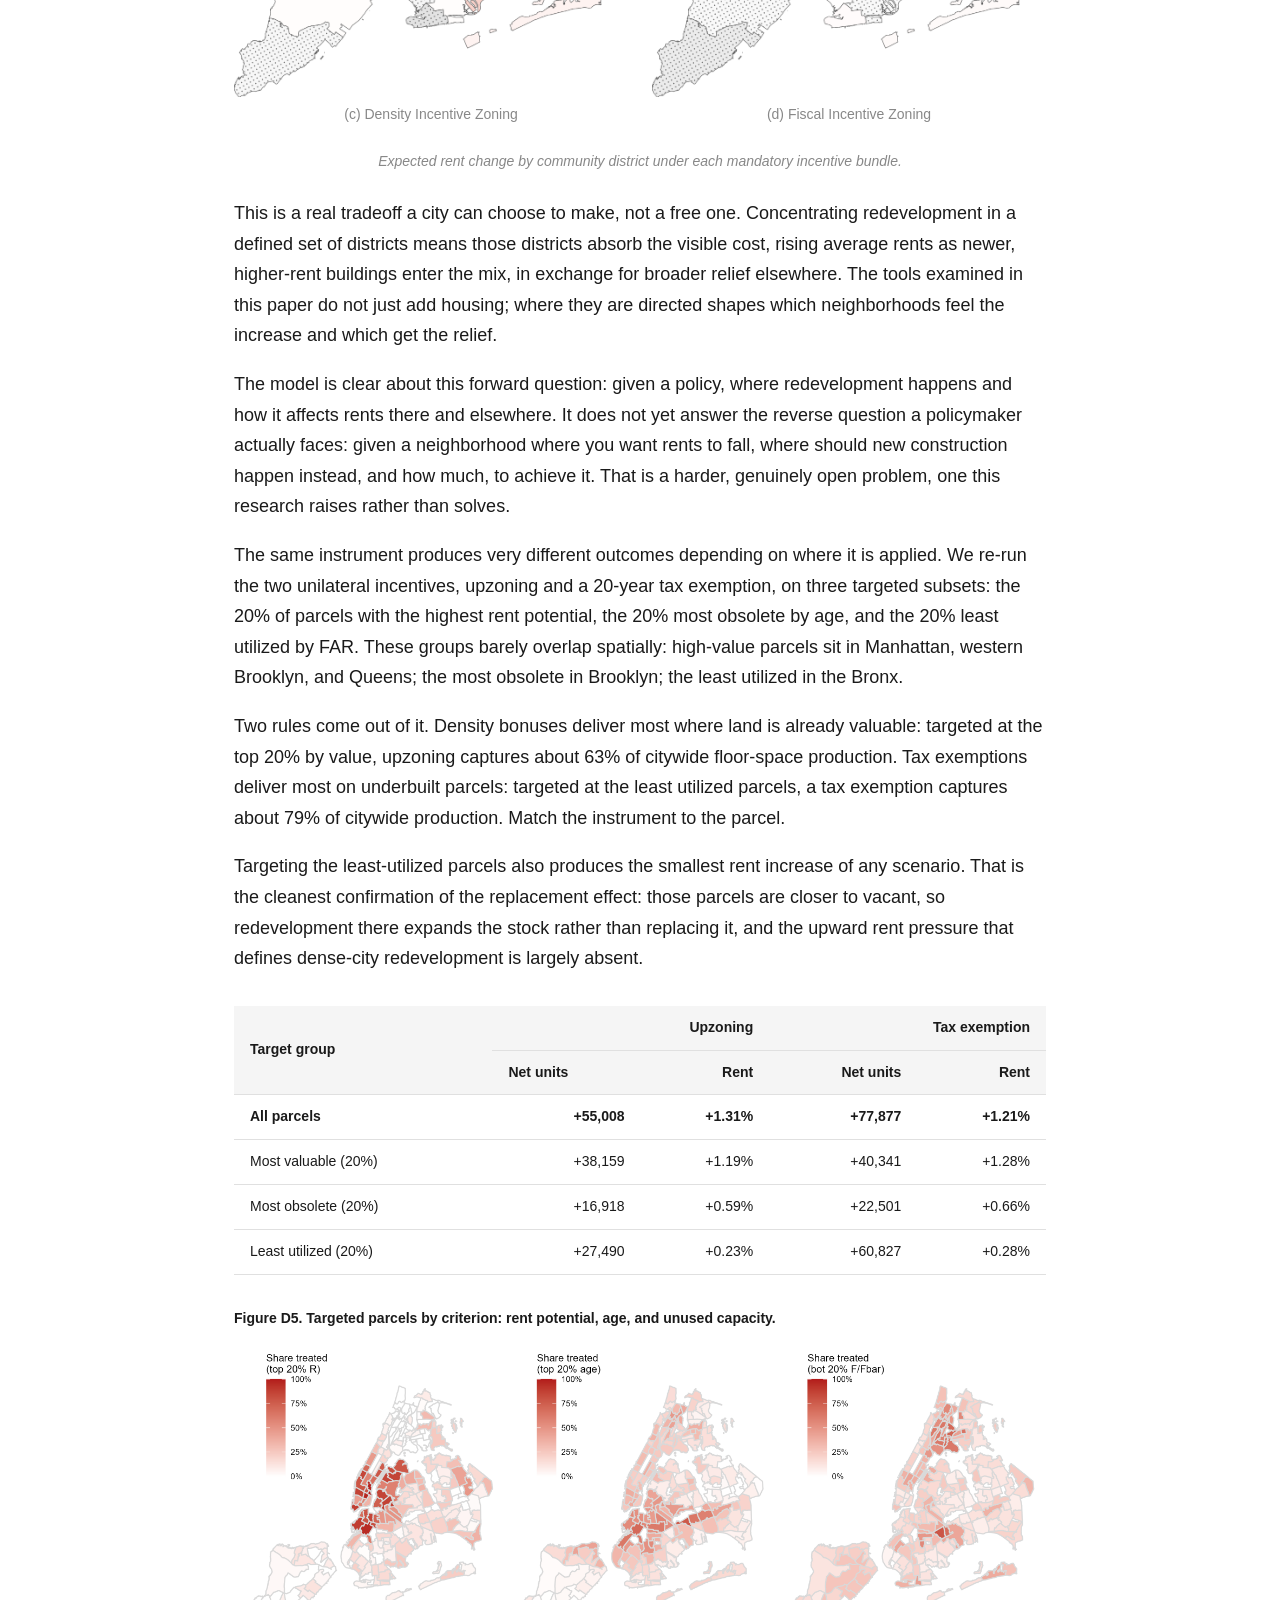
==== commit becea972: "Move Explorer to after Where to Target for comprehension-first reading order, add hero jump link for" ====
--- a/policy/index.html
+++ b/policy/index.html
@@ -42,9 +42,9 @@
       <a href="#carrots">Carrots</a>
       <a href="#sticks">Sticks</a>
       <a href="#mandate-design">Mandate</a>
-      <a href="#explorer">Explorer</a>
       <a href="#cost">Cost</a>
       <a href="#target">Target</a>
+      <a href="#explorer">Explorer</a>
       <a href="#implications">Implications</a>
     </nav>
   </div>
@@ -67,6 +67,7 @@
       <a class="button button-primary" href="../resources/papers/Carrot_and_Stick_Policy.pdf" target="_blank" rel="noopener" data-umami-event="policy_download_working_paper">Read the Working Paper (PDF)</a>
       <a class="button button-secondary" href="../resources/papers/Carrot_and_Stick_Policy.pdf#page=61" target="_blank" rel="noopener" data-umami-event="policy_download_appendix">Online Appendix (PDF)</a>
     </div>
+    <a class="hero-jump-link" href="#explorer" data-umami-event="policy_hero_jump_explorer">Try the interactive explorer &rarr;</a>
   </section>
 
   <!-- ============================== 01 THE PUZZLE ============================== -->
@@ -506,25 +507,9 @@
     </div>
   </section>
 
-  <!-- ============================== 06 EXPLORE THE POLICY SPACE ============================== -->
-  <section id="explorer">
+  <!-- ============================== 06 THE COST ============================== -->
+  <section id="cost">
     <p class="section-badge">06</p>
-    <h2>See what your policy choice does</h2>
-    <p class="section-intro">
-      Move the sliders to see what a given combination of incentives and
-      mandates would produce citywide: how many units, how many
-      affordable, and how rents respond.
-    </p>
-
-    <div id="explorer-root" class="explorer" aria-label="Policy explorer">
-      <!-- Populated by resources/explorer/explorer.js via explorer-config.js -->
-      <noscript>The interactive explorer requires JavaScript. The same policy points are reported as figures throughout this page.</noscript>
-    </div>
-  </section>
-
-  <!-- ============================== 07 THE COST ============================== -->
-  <section id="cost">
-    <p class="section-badge">07</p>
     <h2>Who pays for each mandated affordable unit?</h2>
 
     <p>
@@ -625,9 +610,9 @@
     </div>
   </section>
 
-  <!-- ============================== 08 WHERE TO TARGET ============================== -->
+  <!-- ============================== 07 WHERE TO TARGET ============================== -->
   <section id="target">
-    <p class="section-badge">08</p>
+    <p class="section-badge">07</p>
     <h2>Not all neighborhoods respond the same way</h2>
 
     <p>
@@ -793,6 +778,22 @@
     </div>
   </section>
 
+  <!-- ============================== 08 EXPLORE THE POLICY SPACE ============================== -->
+  <section id="explorer">
+    <p class="section-badge">08</p>
+    <h2>See what your policy choice does</h2>
+    <p class="section-intro">
+      Move the sliders to see what a given combination of incentives and
+      mandates would produce citywide: how many units, how many
+      affordable, and how rents respond, and where.
+    </p>
+
+    <div id="explorer-root" class="explorer" aria-label="Policy explorer">
+      <!-- Populated by resources/explorer/explorer.js via explorer-config.js -->
+      <noscript>The interactive explorer requires JavaScript. The same policy points are reported as figures throughout this page.</noscript>
+    </div>
+  </section>
+
   <!-- ============================== 09 POLICY IMPLICATIONS ============================== -->
   <section id="implications">
     <p class="section-badge">09</p>
@@ -994,9 +995,9 @@
       carrots: "policy_view_carrots",
       sticks: "policy_view_sticks",
       "mandate-design": "policy_view_mandate_design",
-      explorer: "policy_view_explorer",
       cost: "policy_view_cost",
       target: "policy_view_target",
+      explorer: "policy_view_explorer",
       implications: "policy_view_implications"
     };
 
--- a/policy/styles.css
+++ b/policy/styles.css
@@ -82,6 +82,24 @@
   gap: var(--space-2);
 }
 
+/* Lighter-weight than the two PDF buttons above: plain text, no border or
+   fill, for readers who want to skip straight to the explorer (now
+   positioned near the end of the page, after The Cost and Where to Target)
+   without a linear read. */
+.hero-jump-link {
+  display: inline-block;
+  margin-top: var(--space-3);
+  color: var(--red);
+  font-size: var(--font-size-small);
+  font-weight: 600;
+  text-decoration: none;
+}
+
+.hero-jump-link:hover,
+.hero-jump-link:focus {
+  text-decoration: underline;
+}
+
 /* Figures: same treatment as the academic site (capped at the text column,
    centered, images render edge to edge with no placeholder chrome unless
    handleFigureImgError actually fires). */
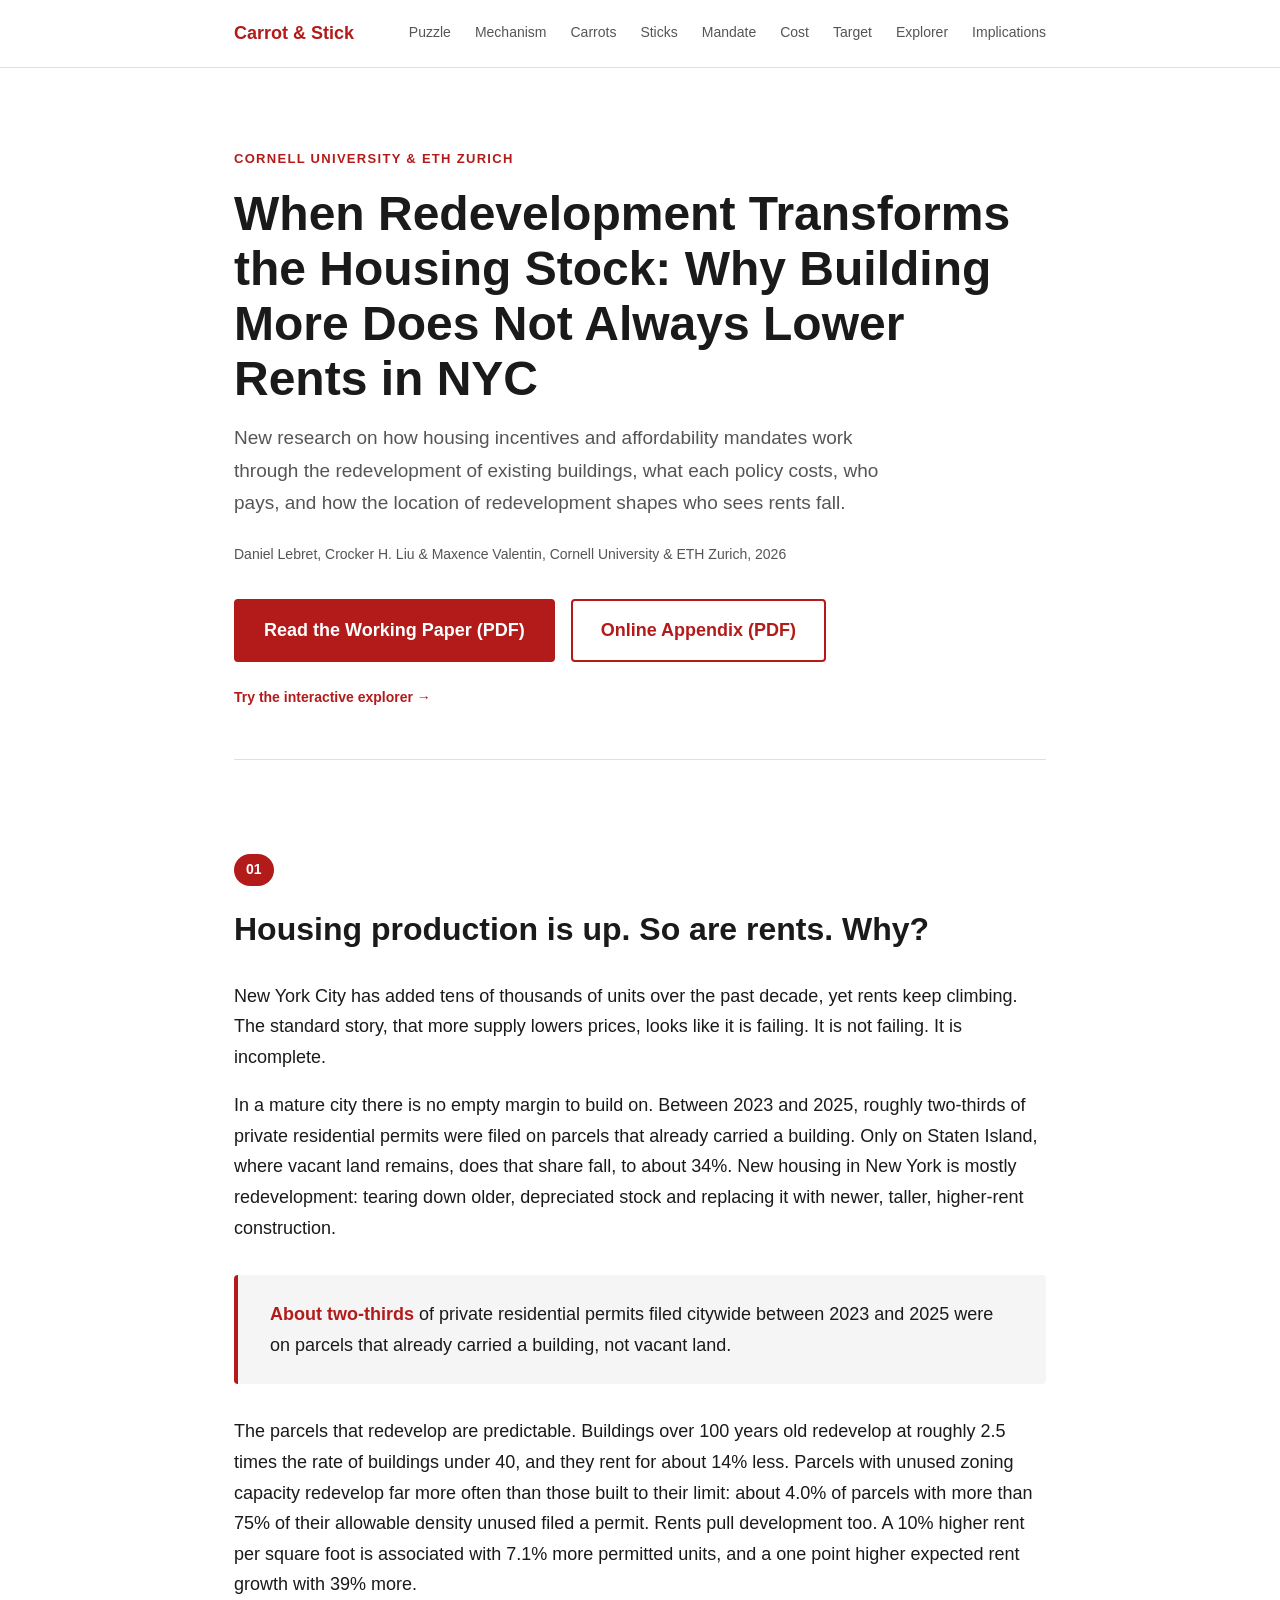
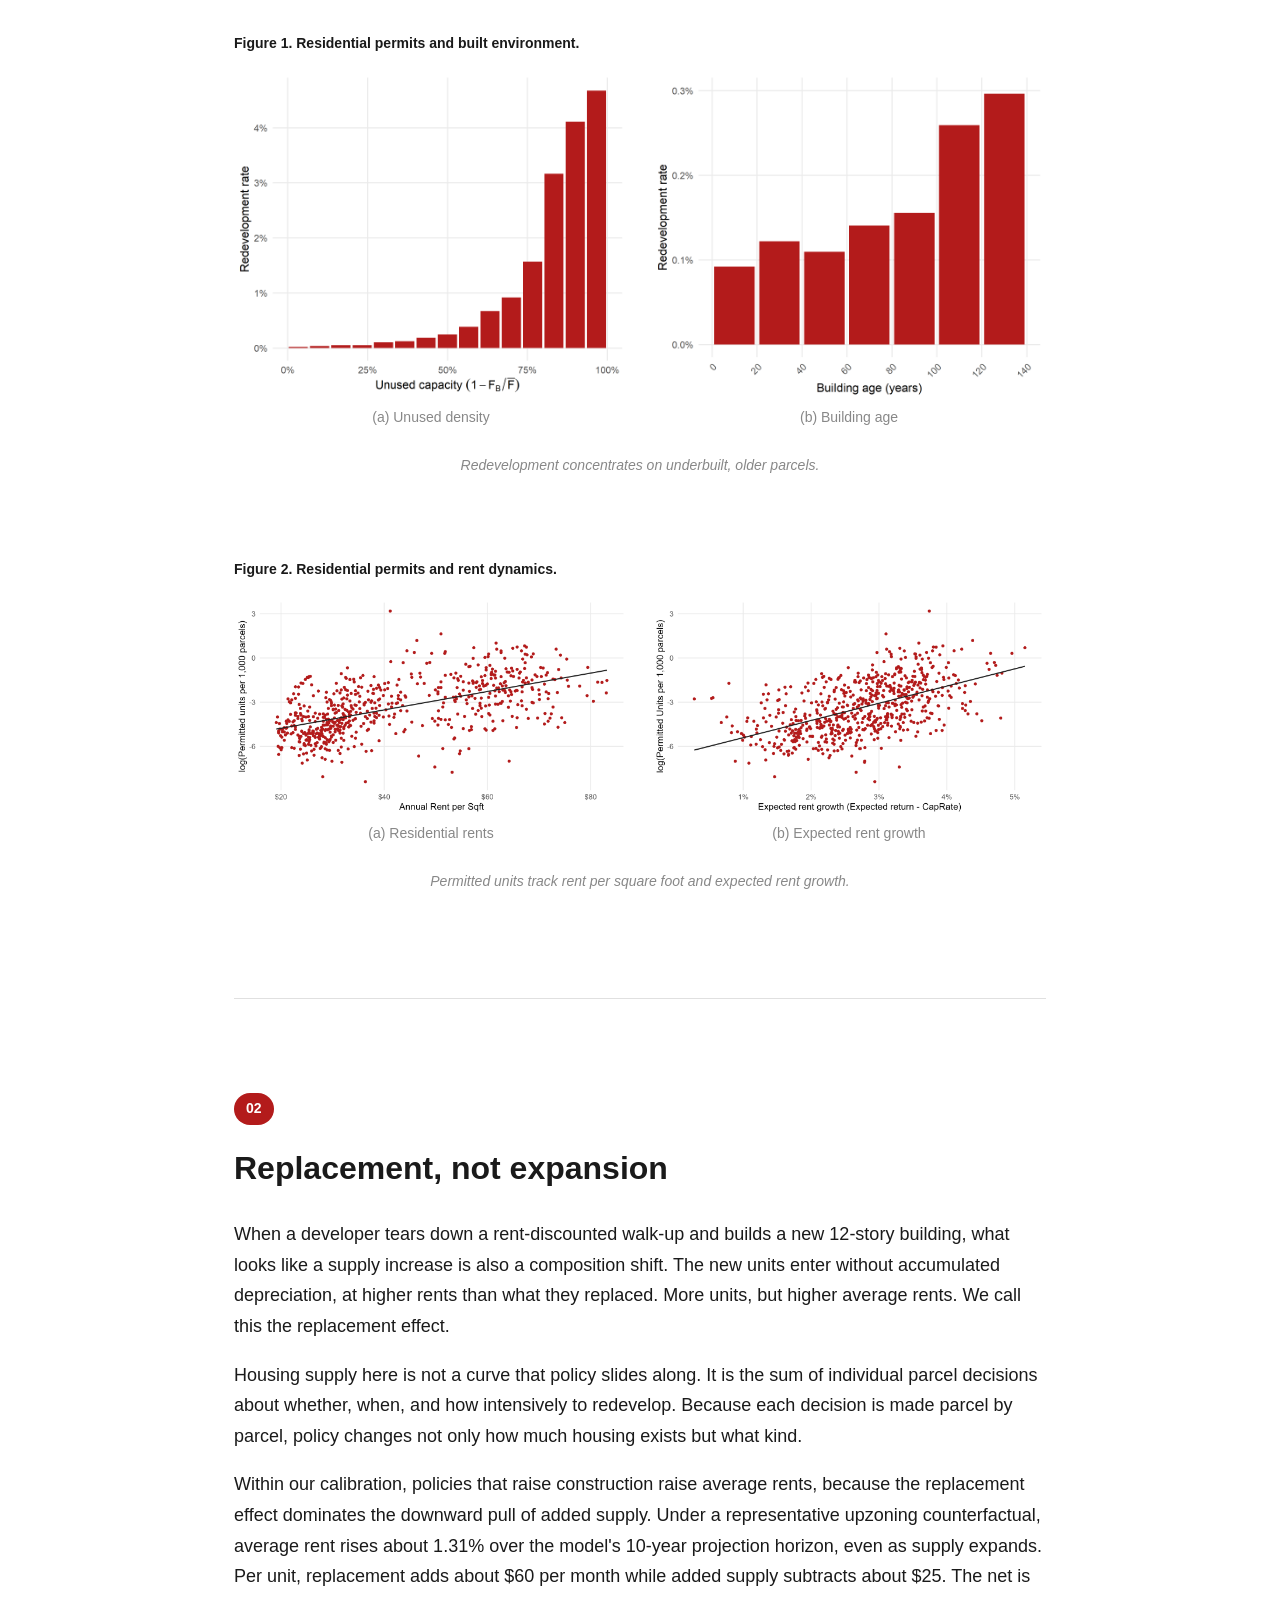
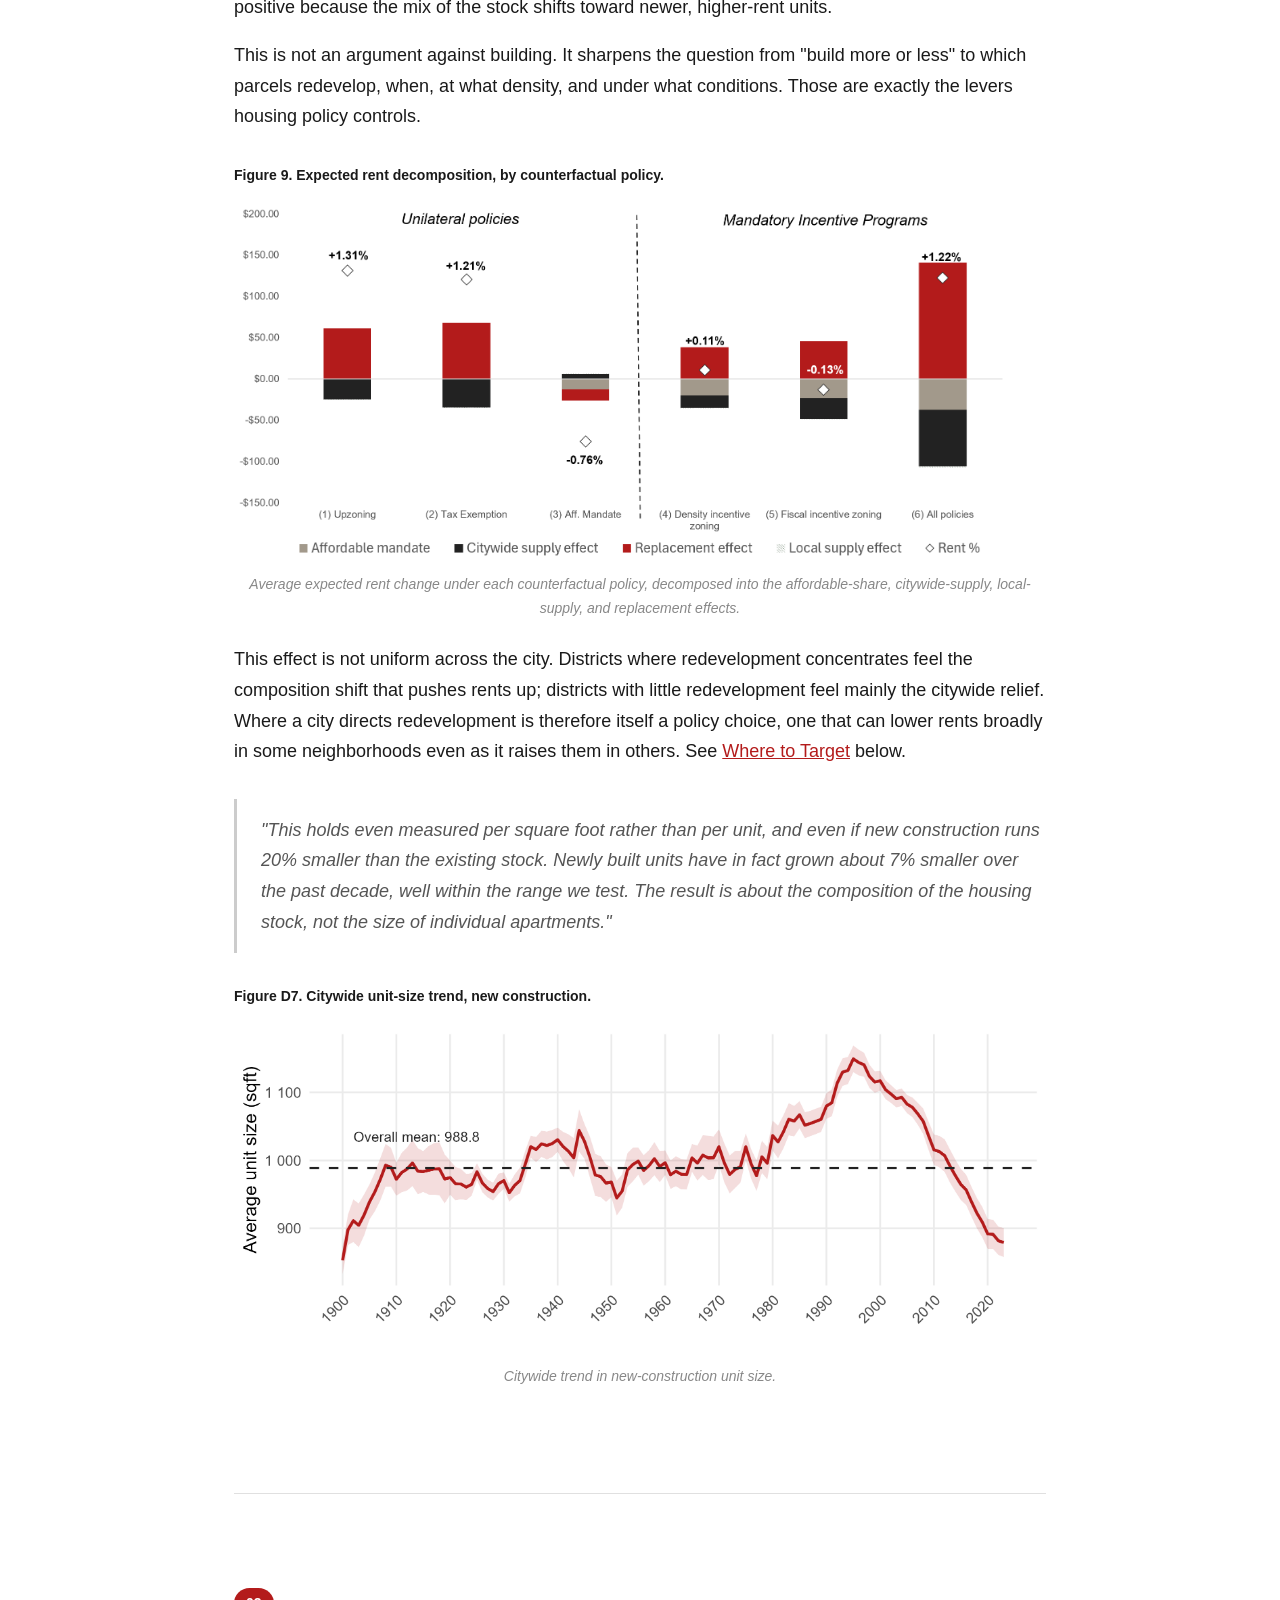
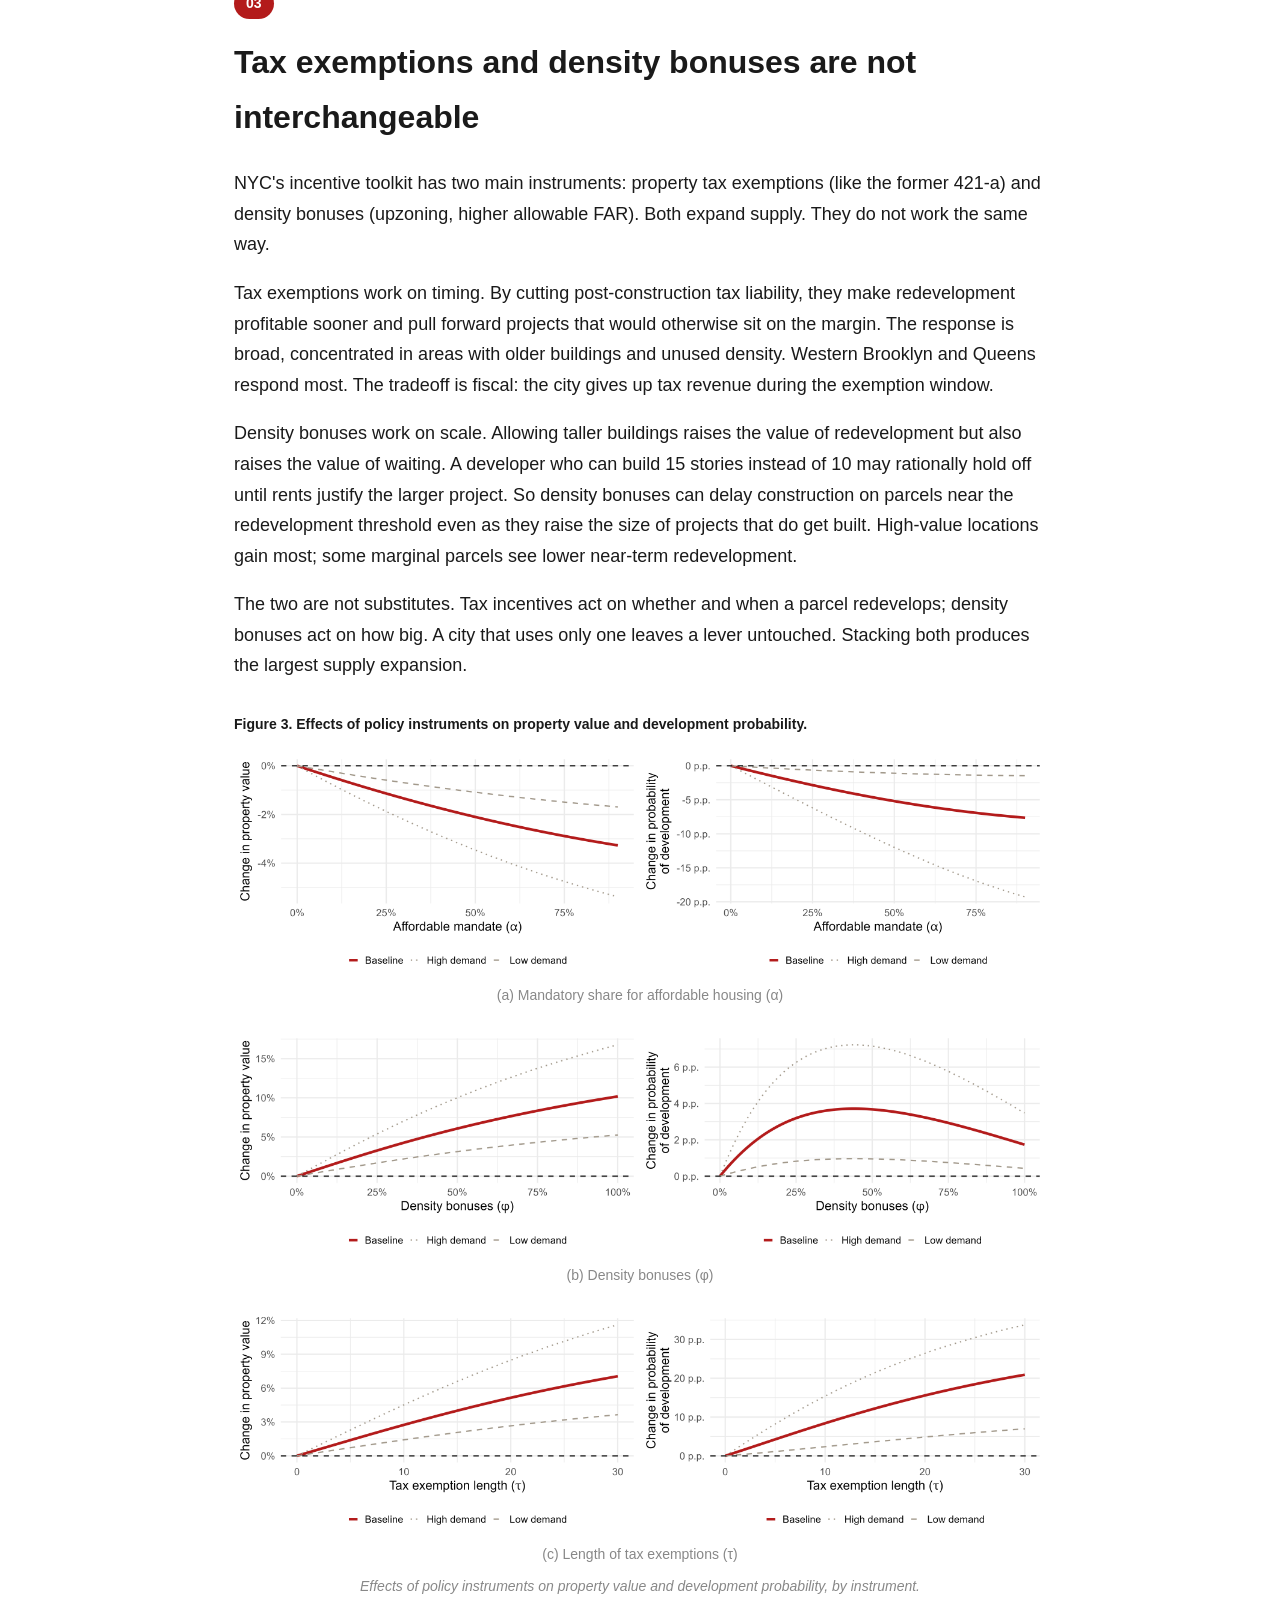
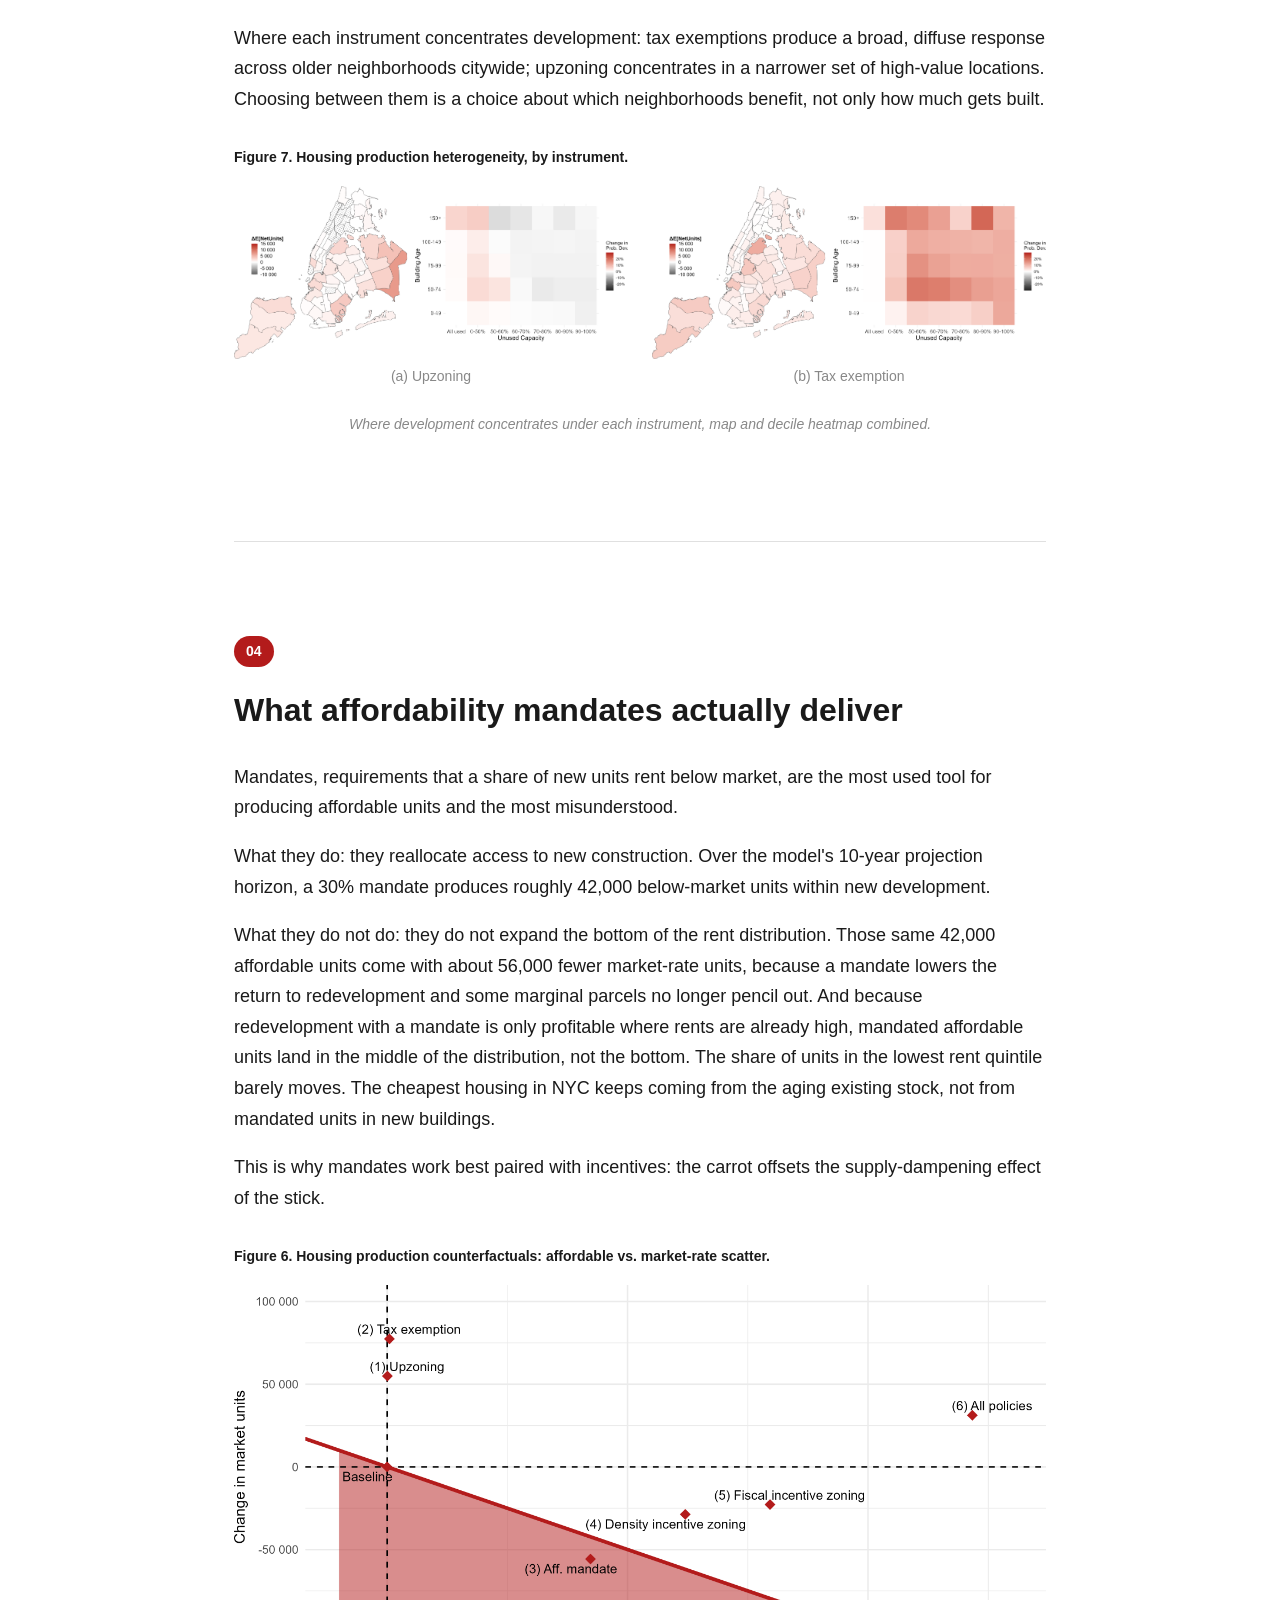
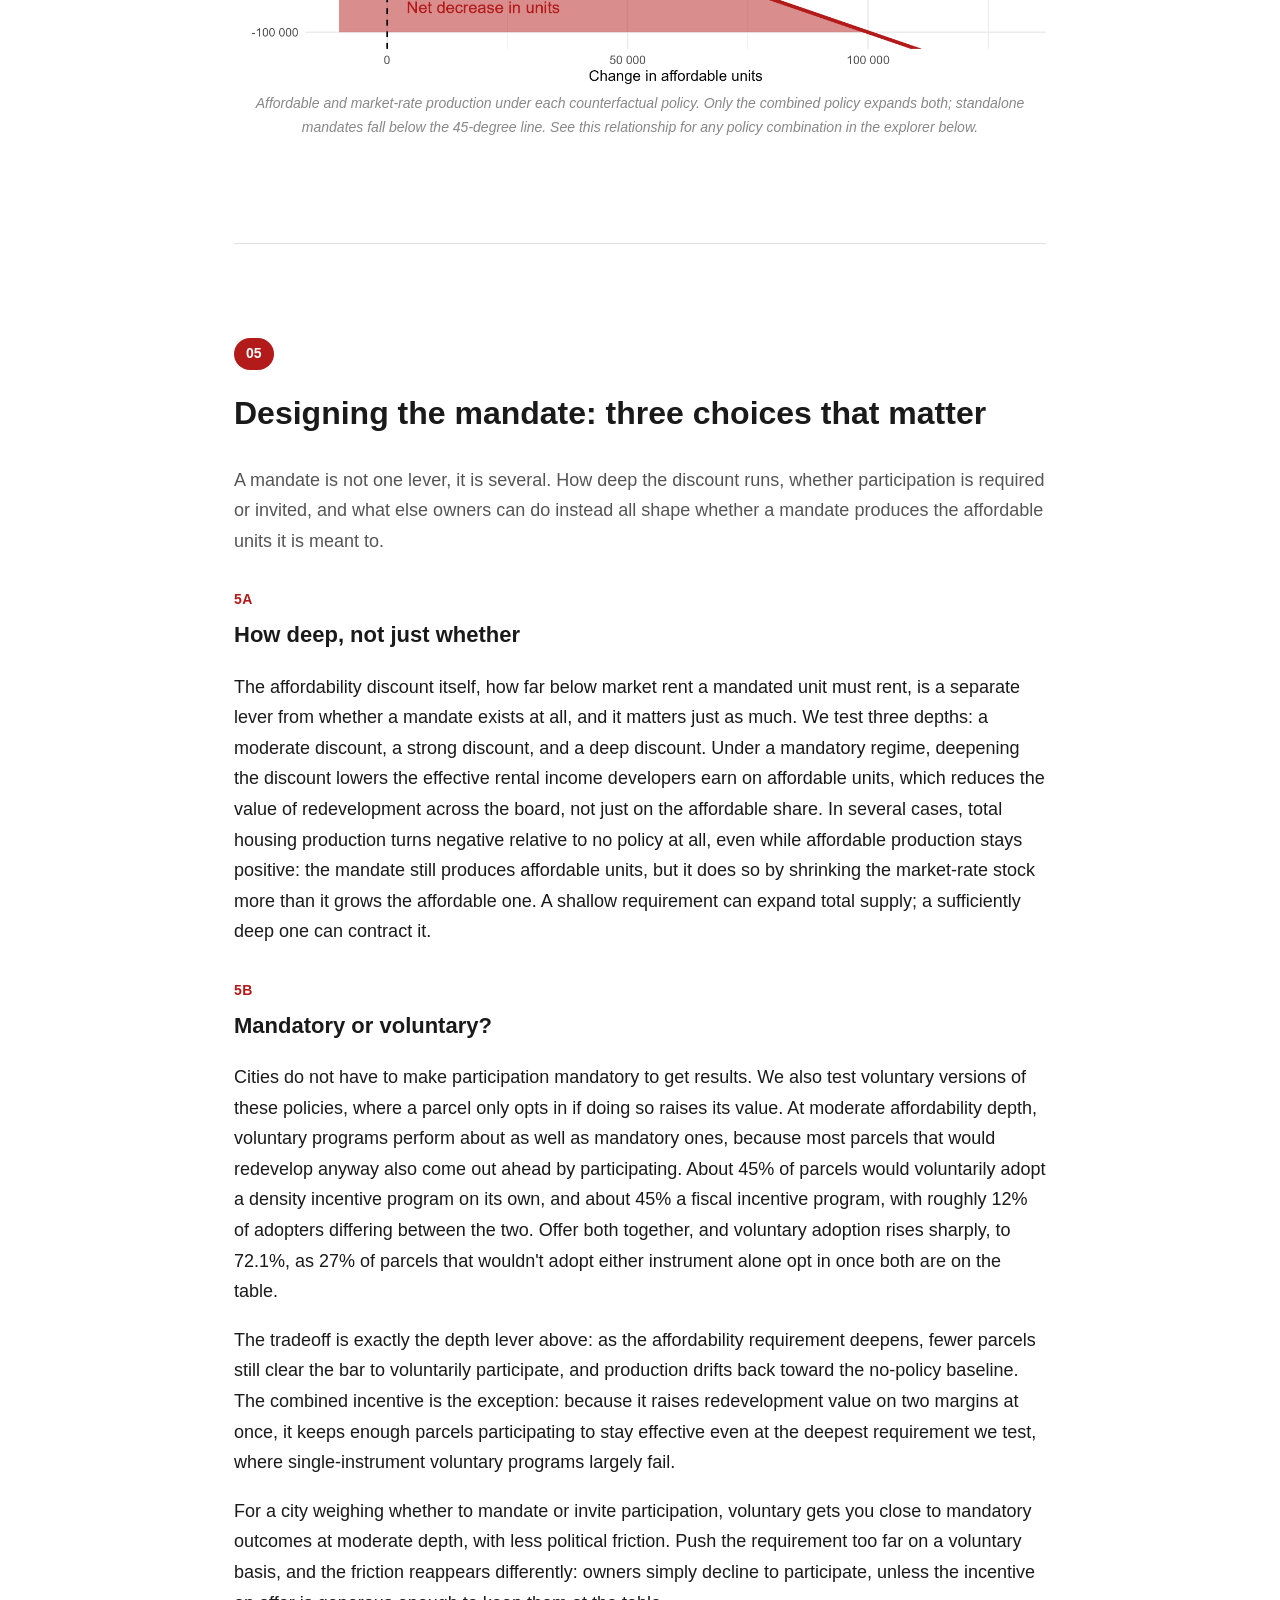
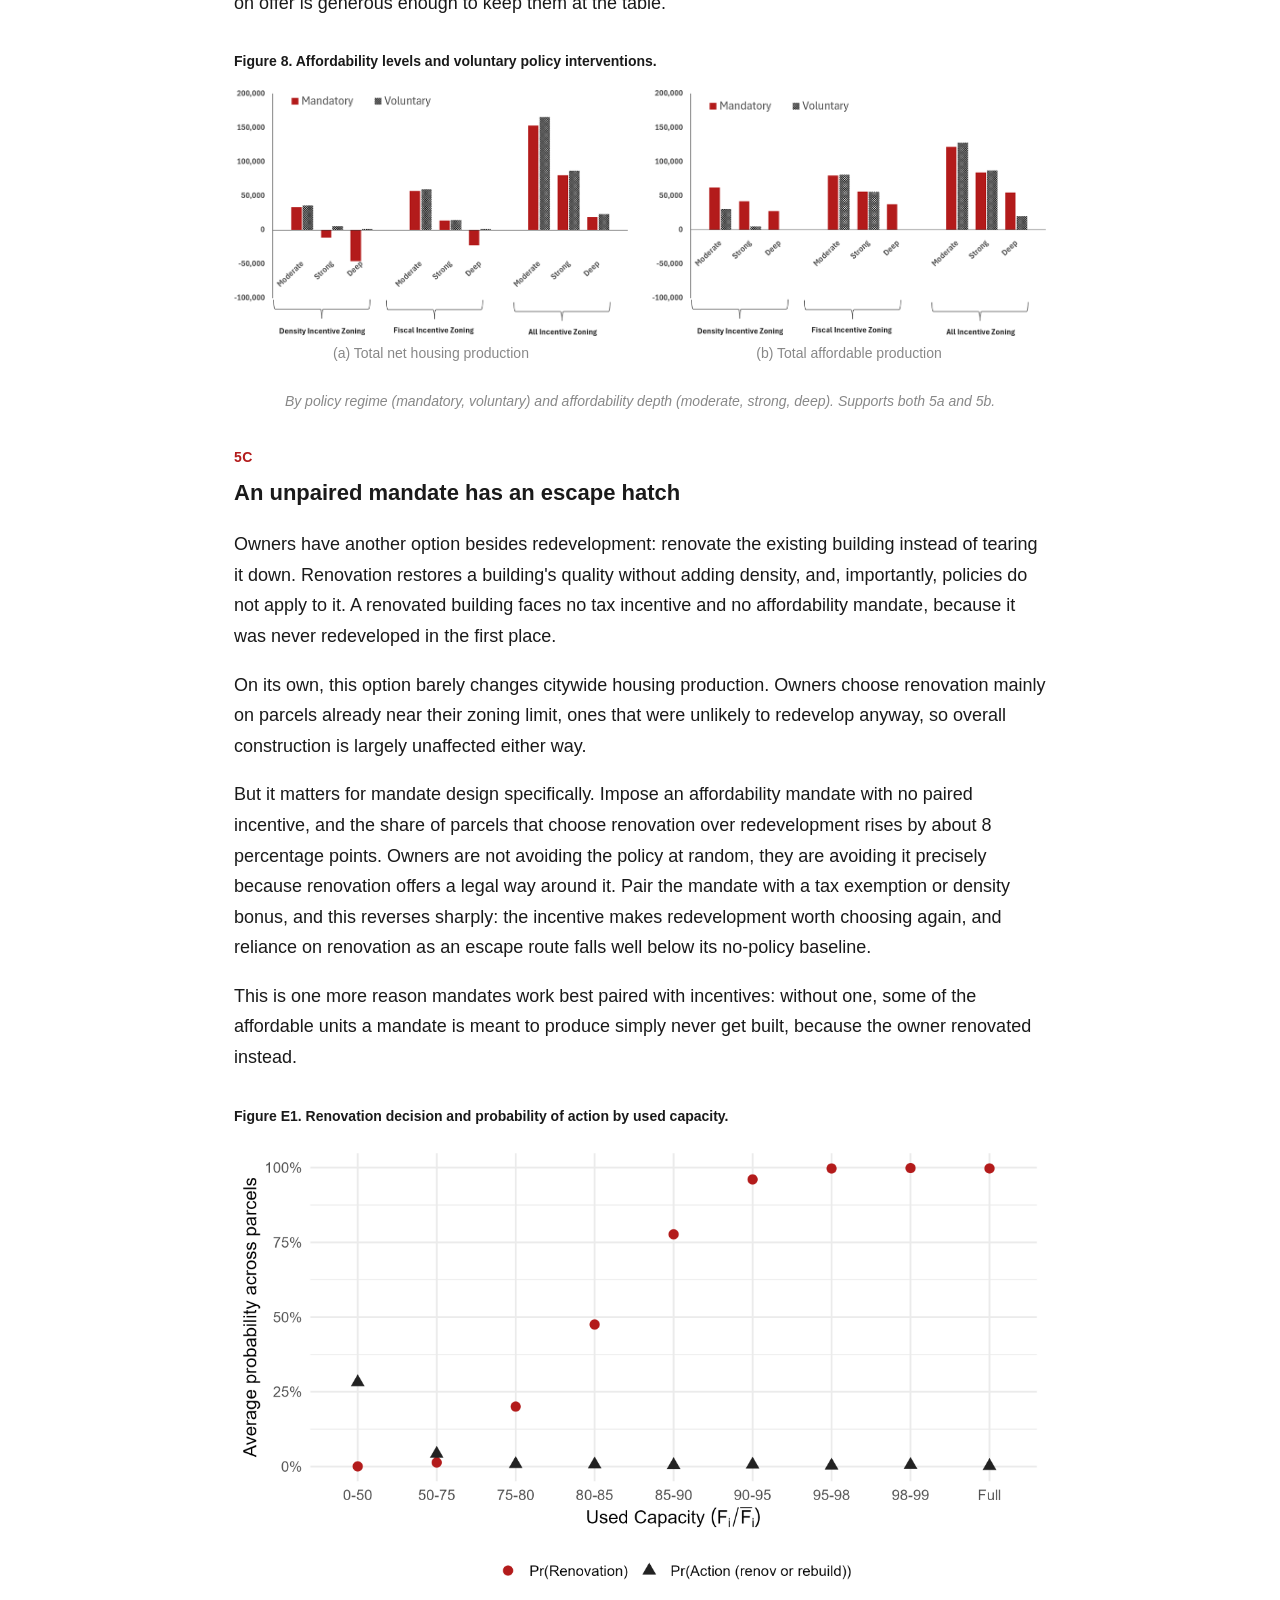
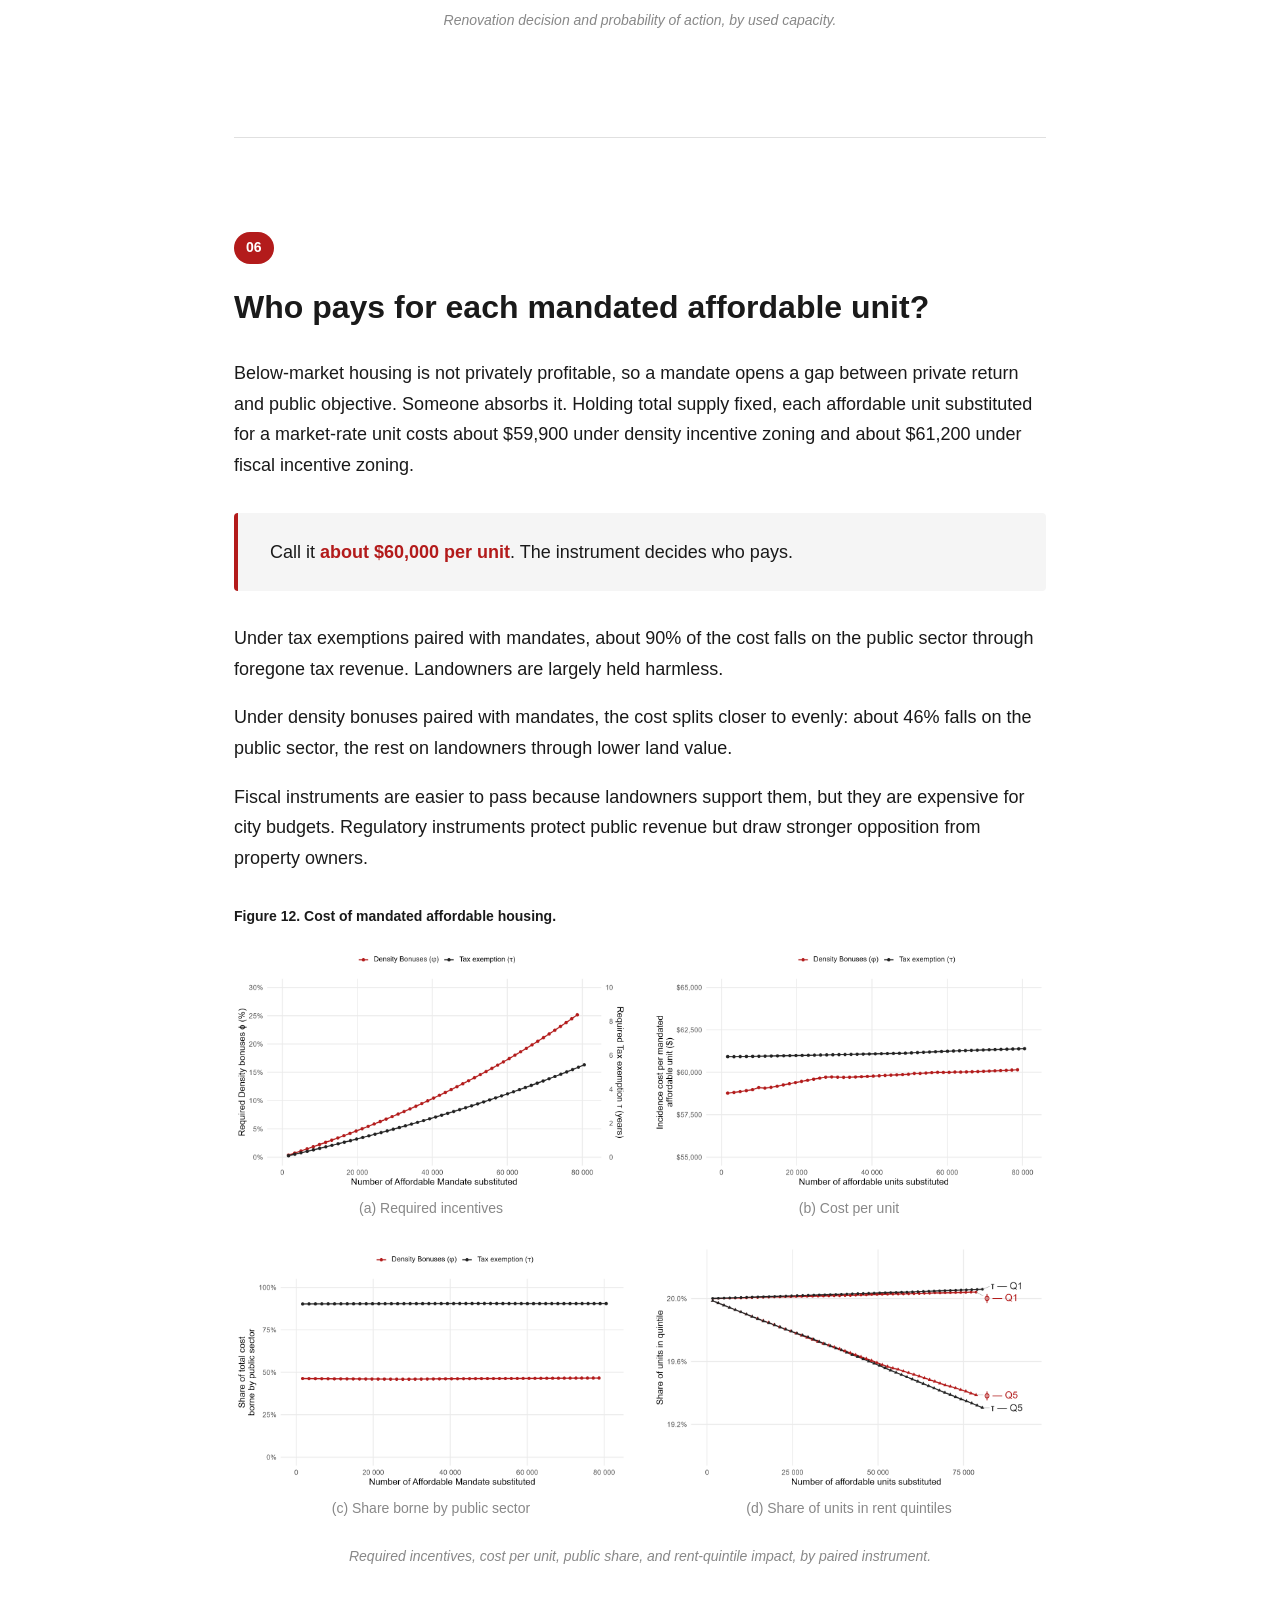
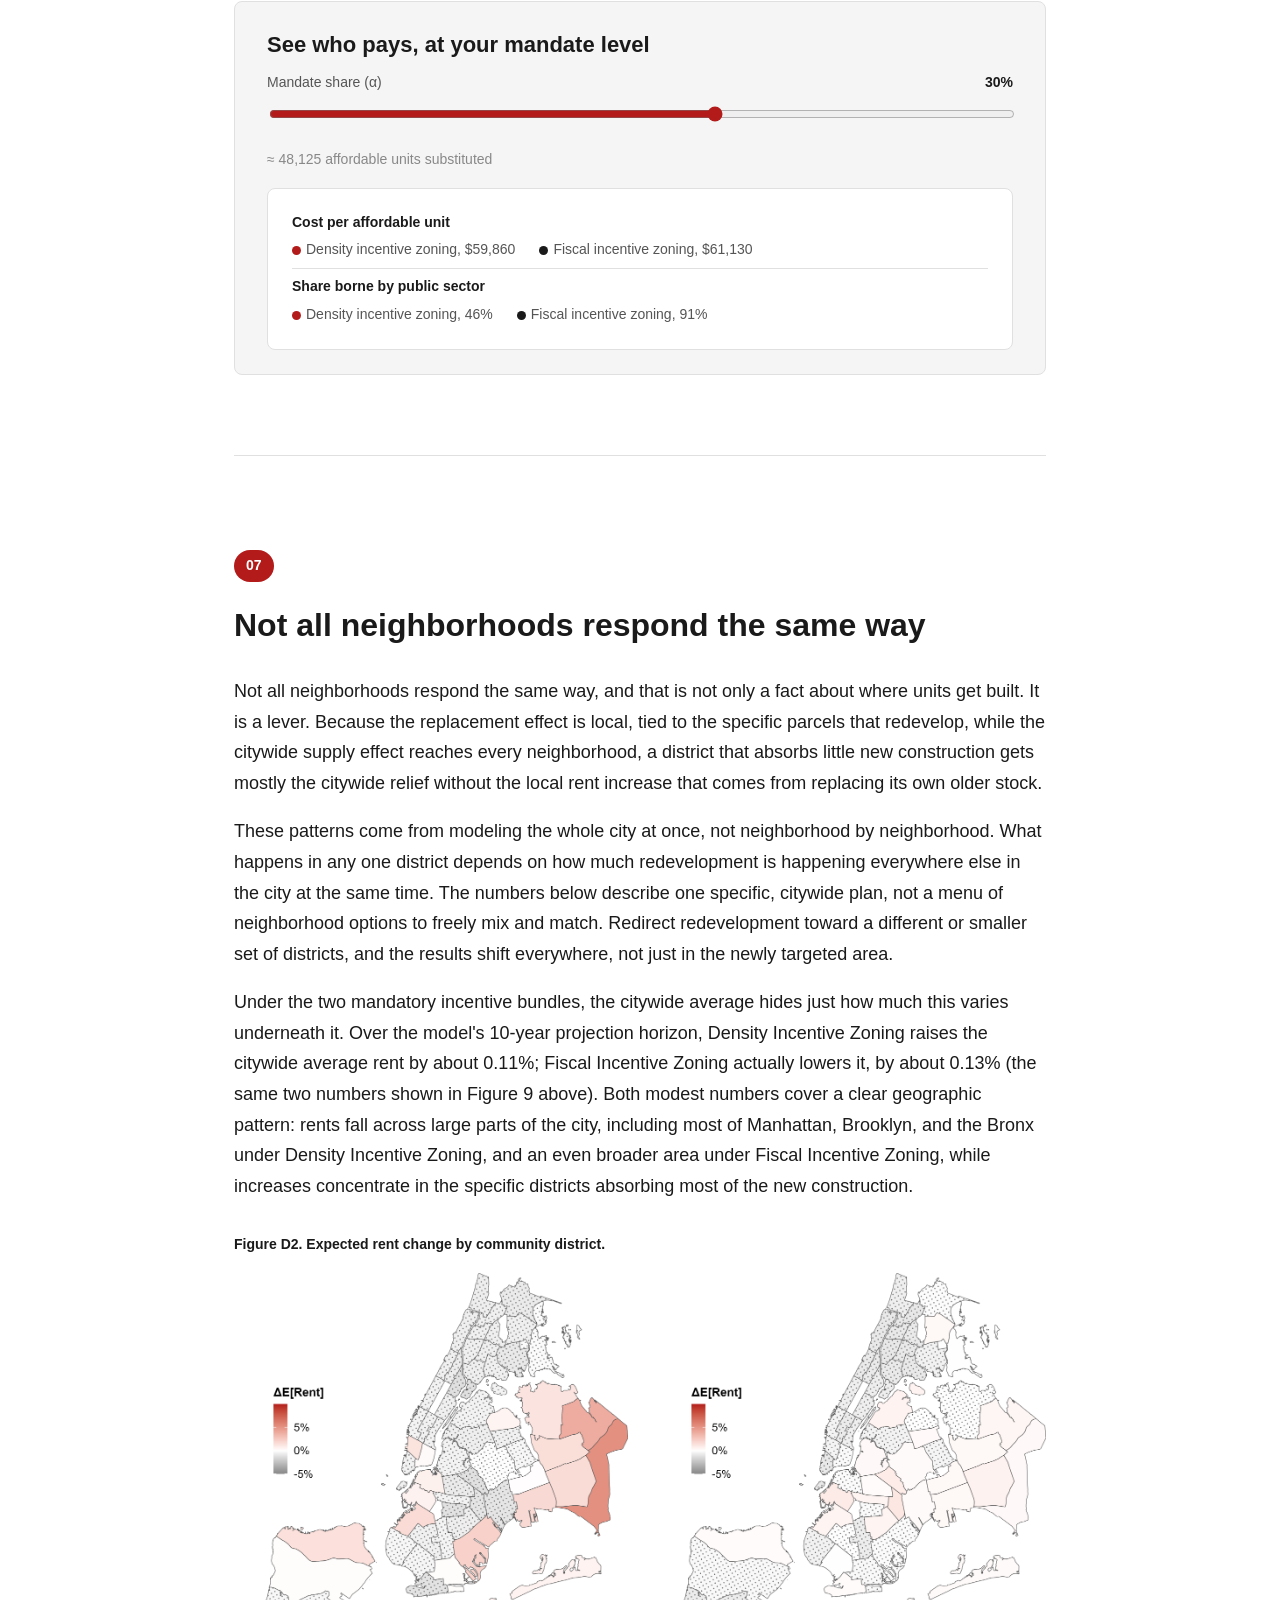
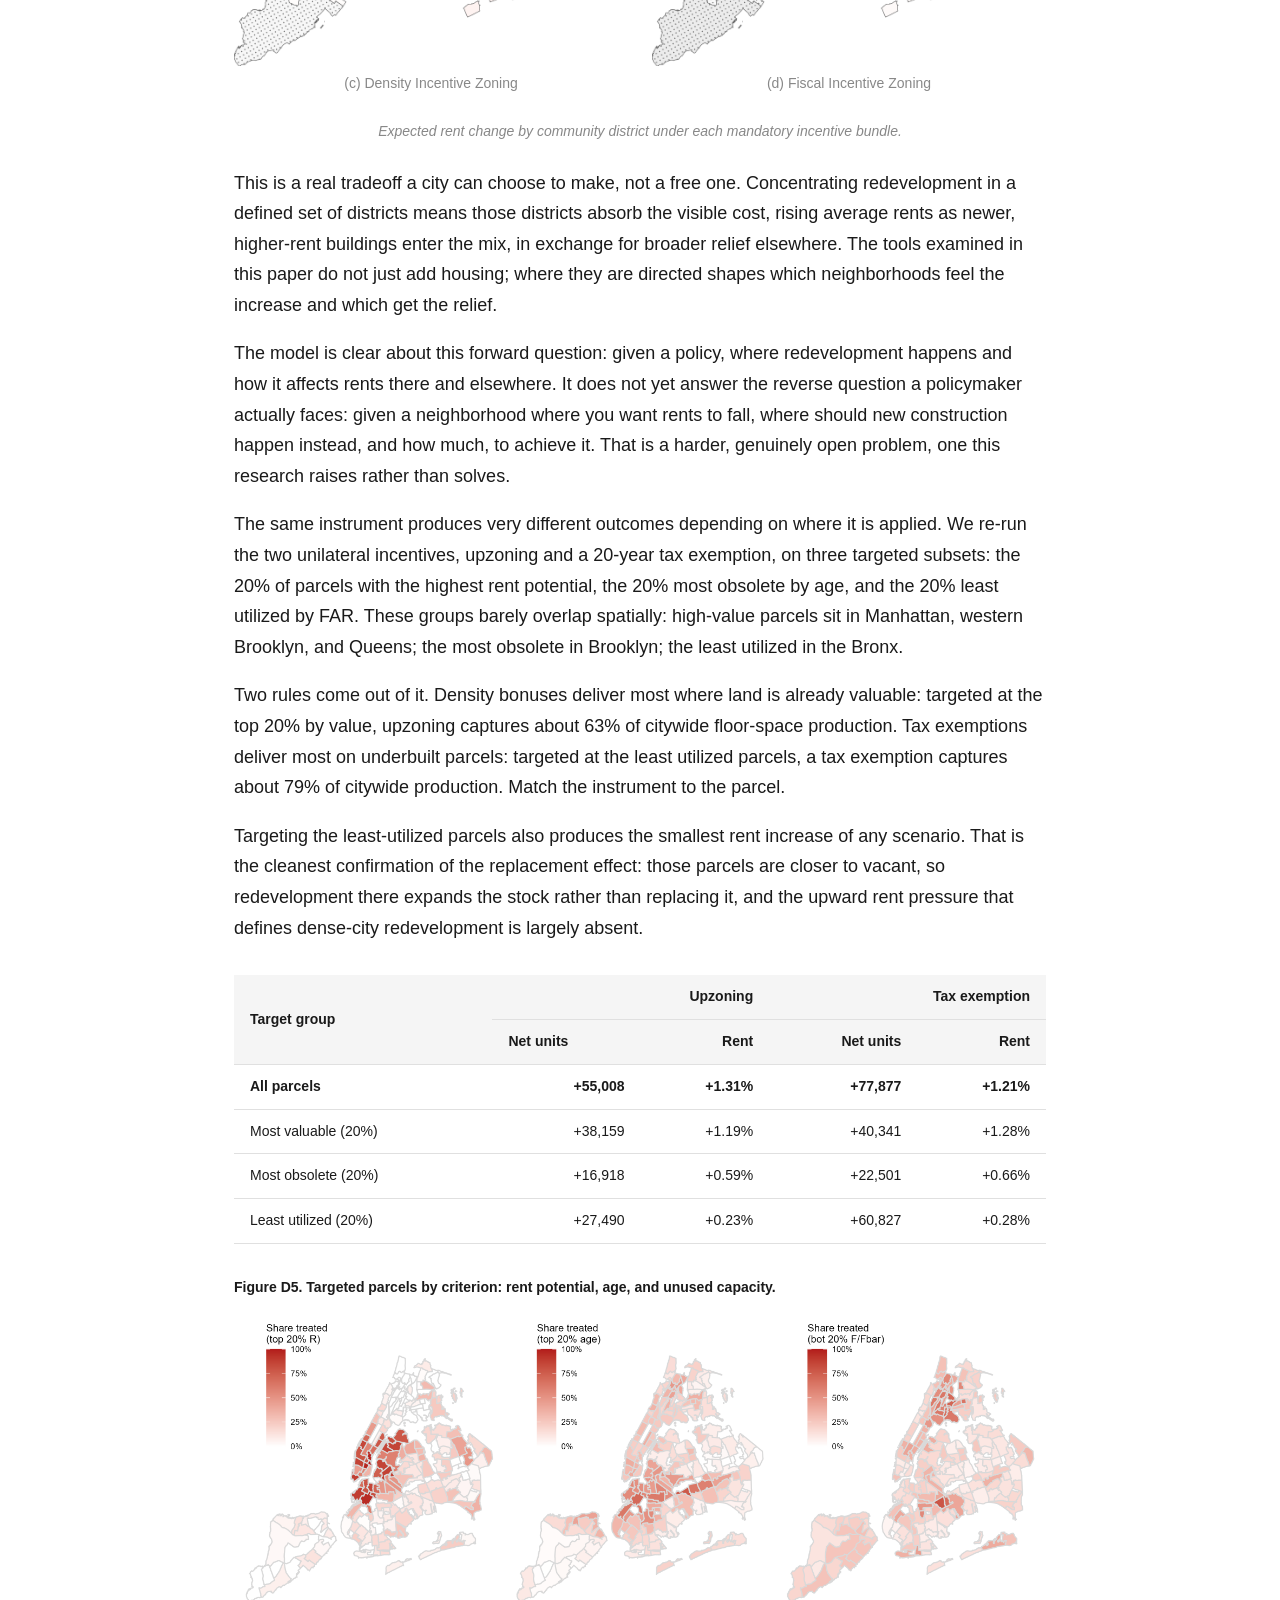
==== commit 04cd97e5: "Tighten household-eligibility and lowest-income claims per reviewer feedback Co-Authored-By: Claude " ====
--- a/policy/index.html
+++ b/policy/index.html
@@ -338,8 +338,7 @@
     <p>
       What they do: they reallocate access to new construction. Over the
       model's 10-year projection horizon, a 30% mandate produces roughly
-      42,000 affordable units that genuinely reach households otherwise
-      priced out of new buildings.
+      42,000 below-market units within new development.
     </p>
 
     <p>
@@ -830,9 +829,10 @@
         <p>
           Mandated units cluster in new buildings on higher-value sites,
           above the bottom quintile (see the rent-quintile breakdown in
-          <a href="#figure-12d">Figure 12d</a>, The Cost). Reaching the
-          lowest incomes means preserving and improving the aging stock,
-          not only mandating affordability in new construction.
+          <a href="#figure-12d">Figure 12d</a>, The Cost). Policies aimed at
+          the lowest-rent segment therefore likely need to address the
+          existing aging stock as well as affordability requirements in new
+          construction.
         </p>
       </div>
     </div>
